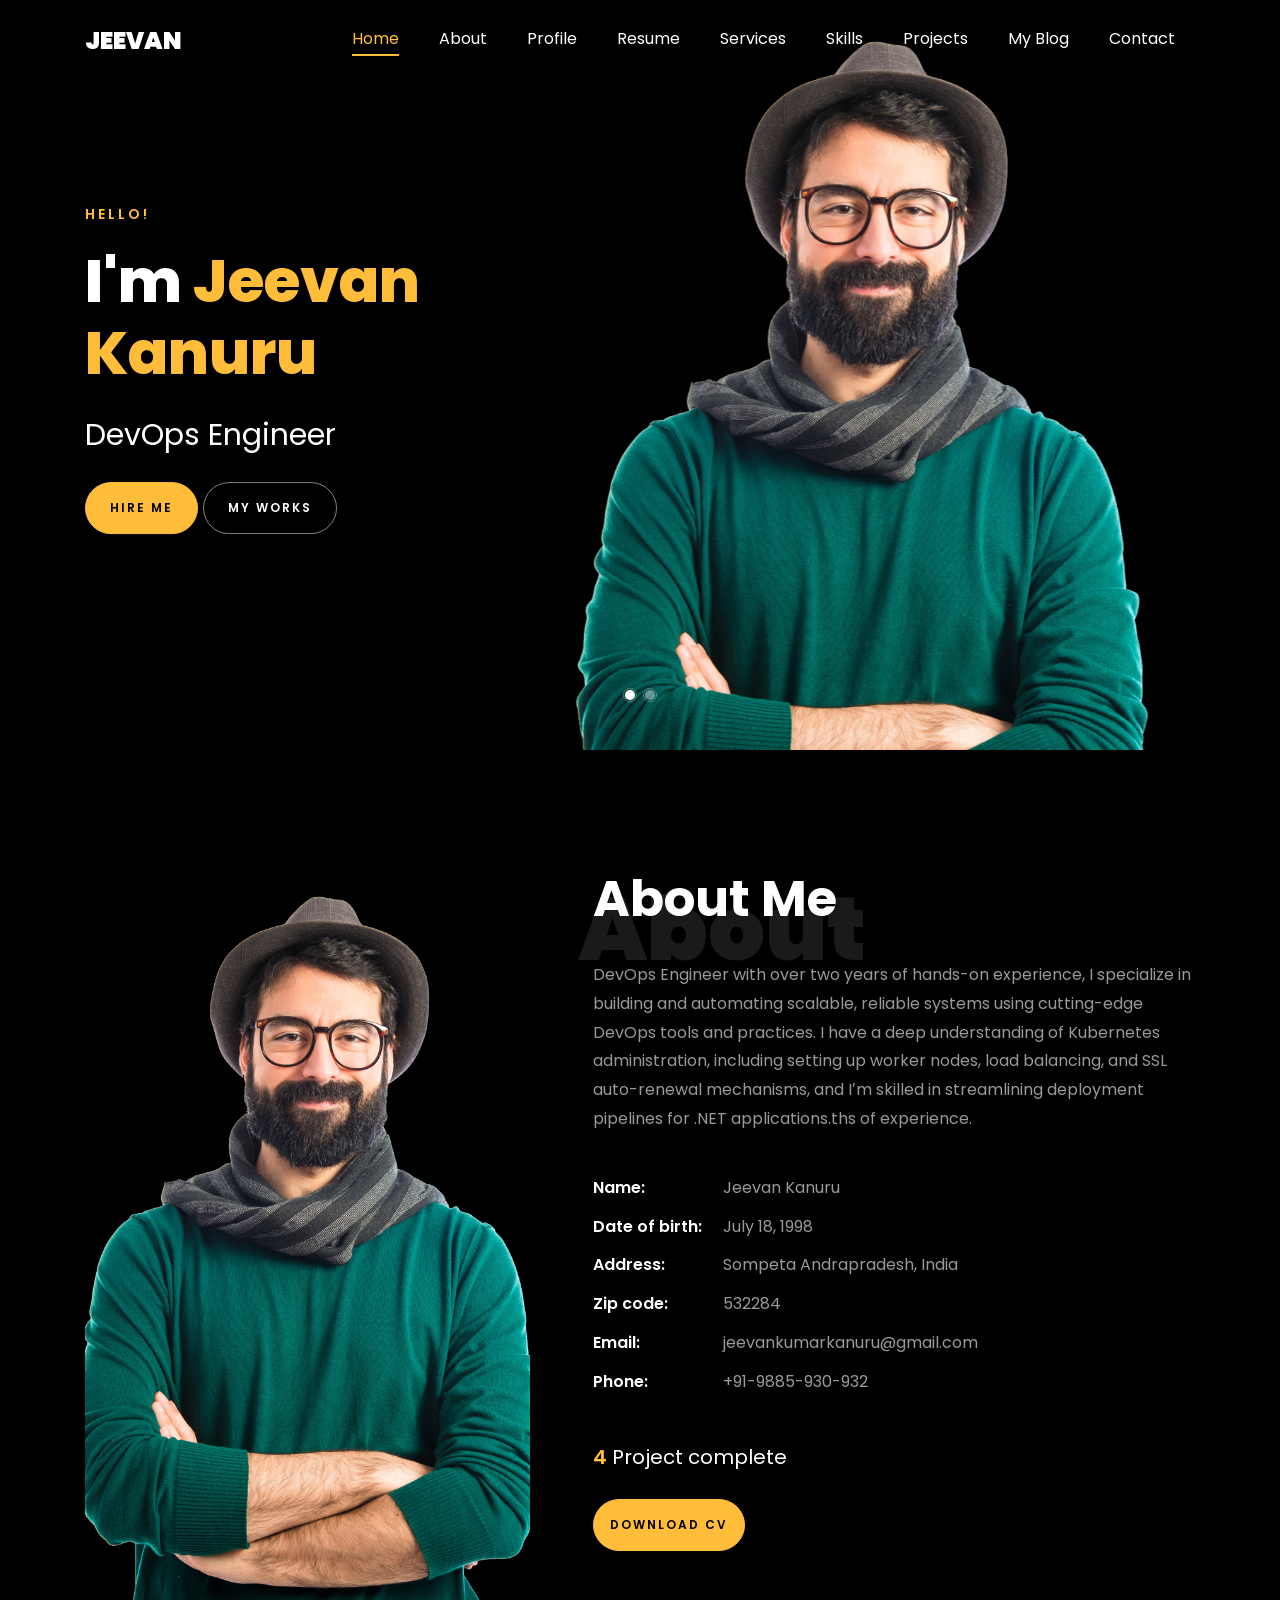
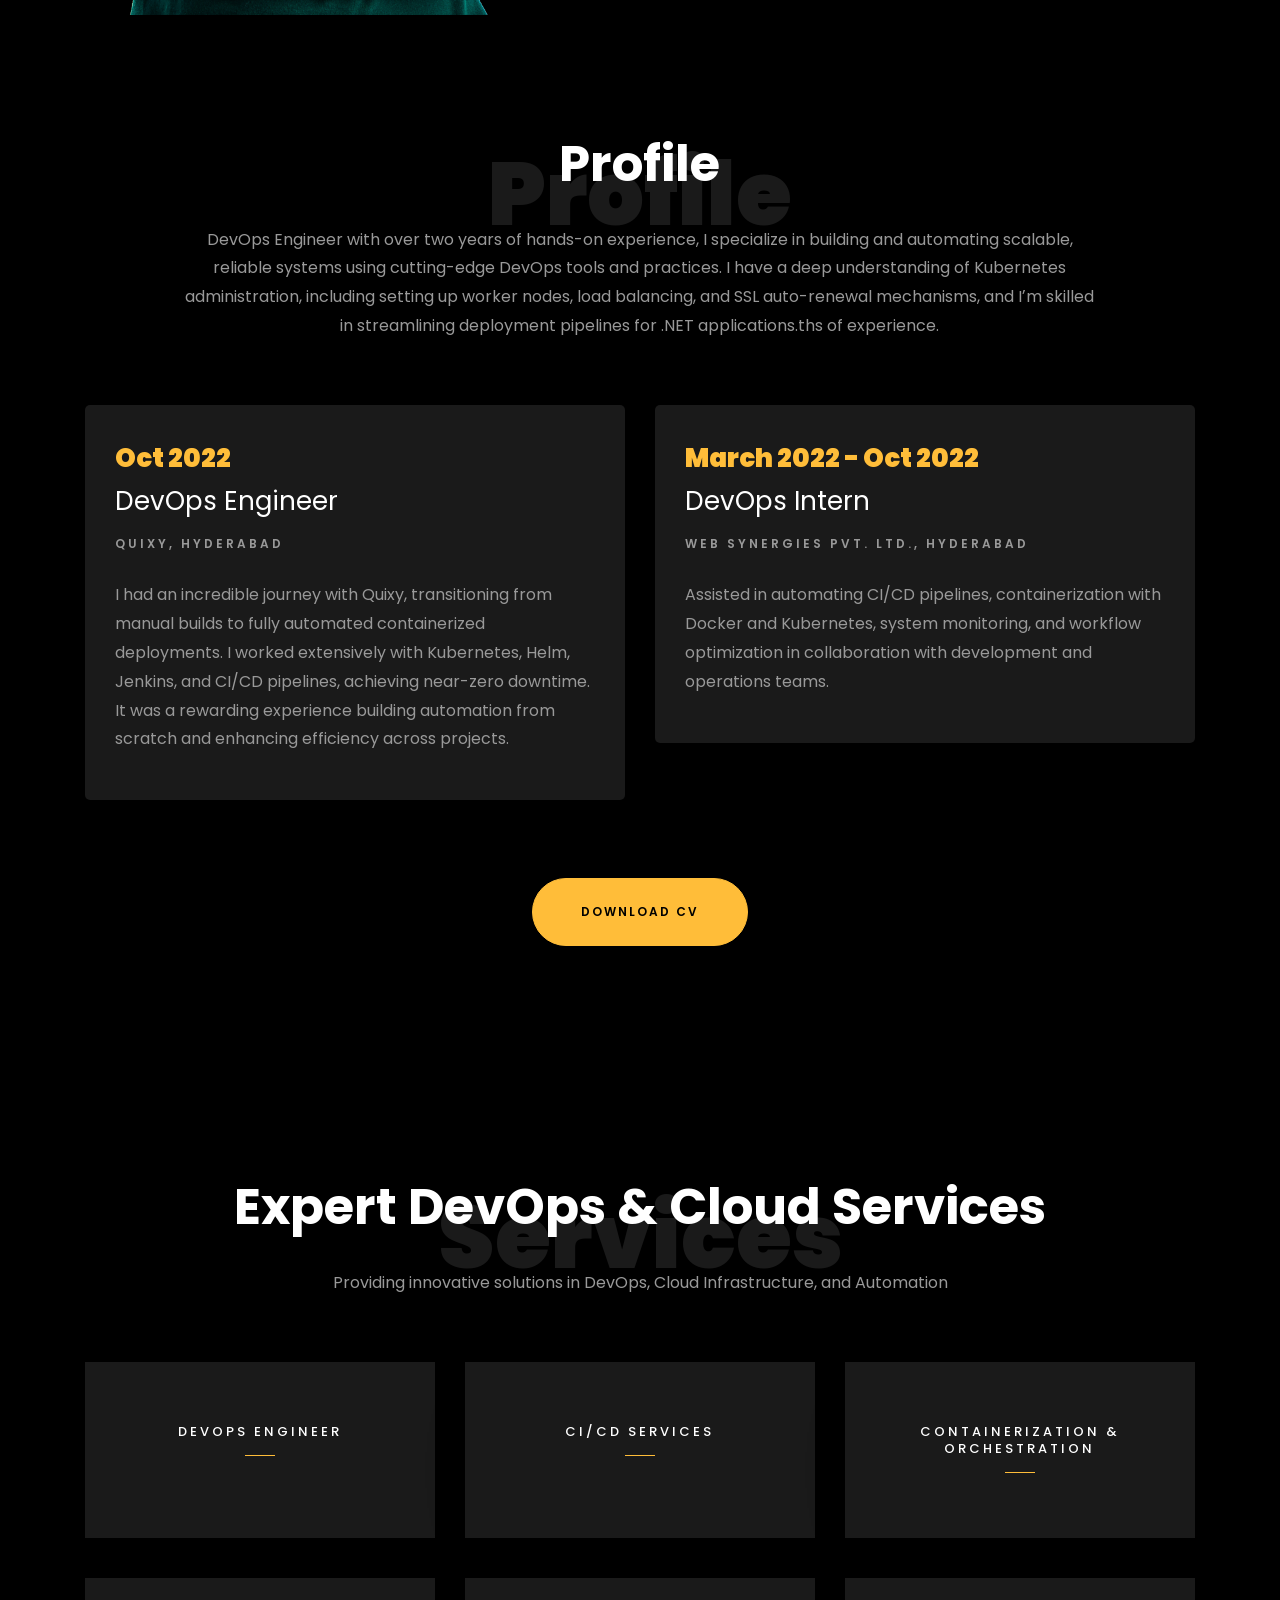
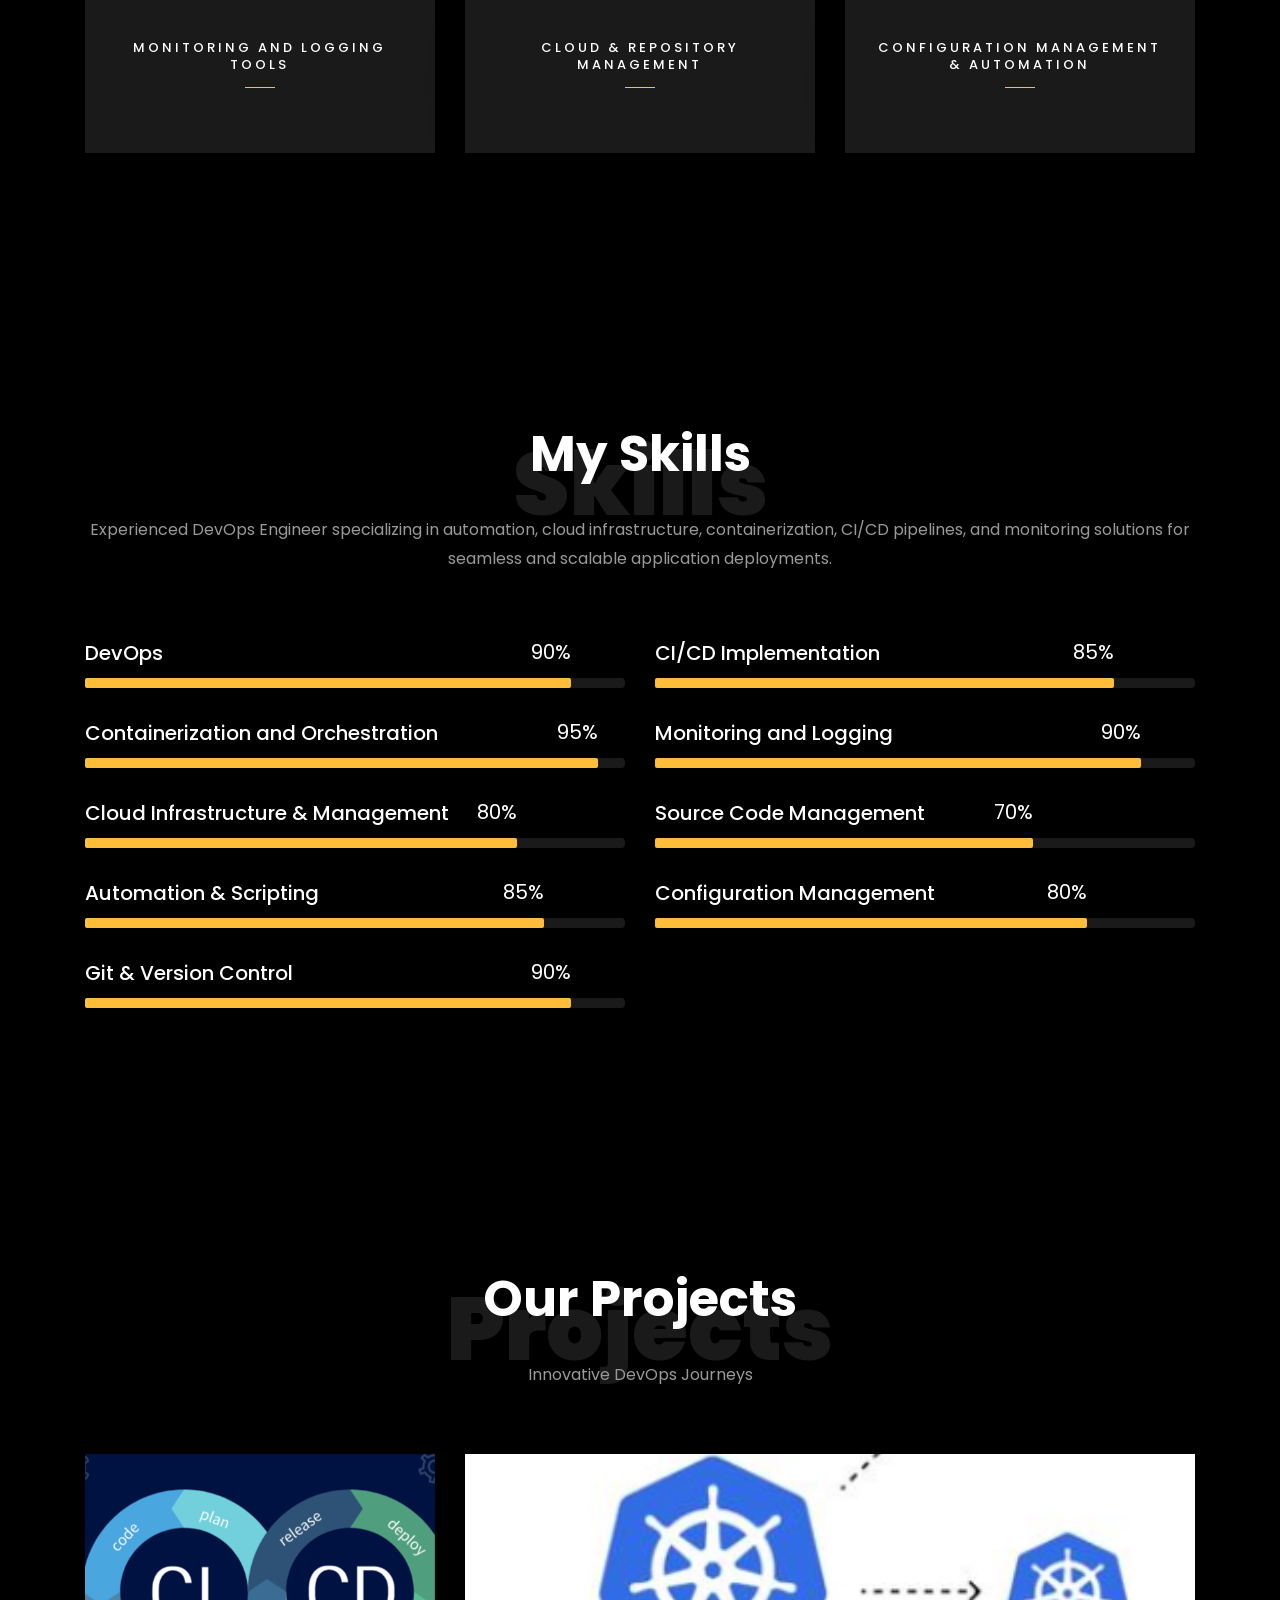
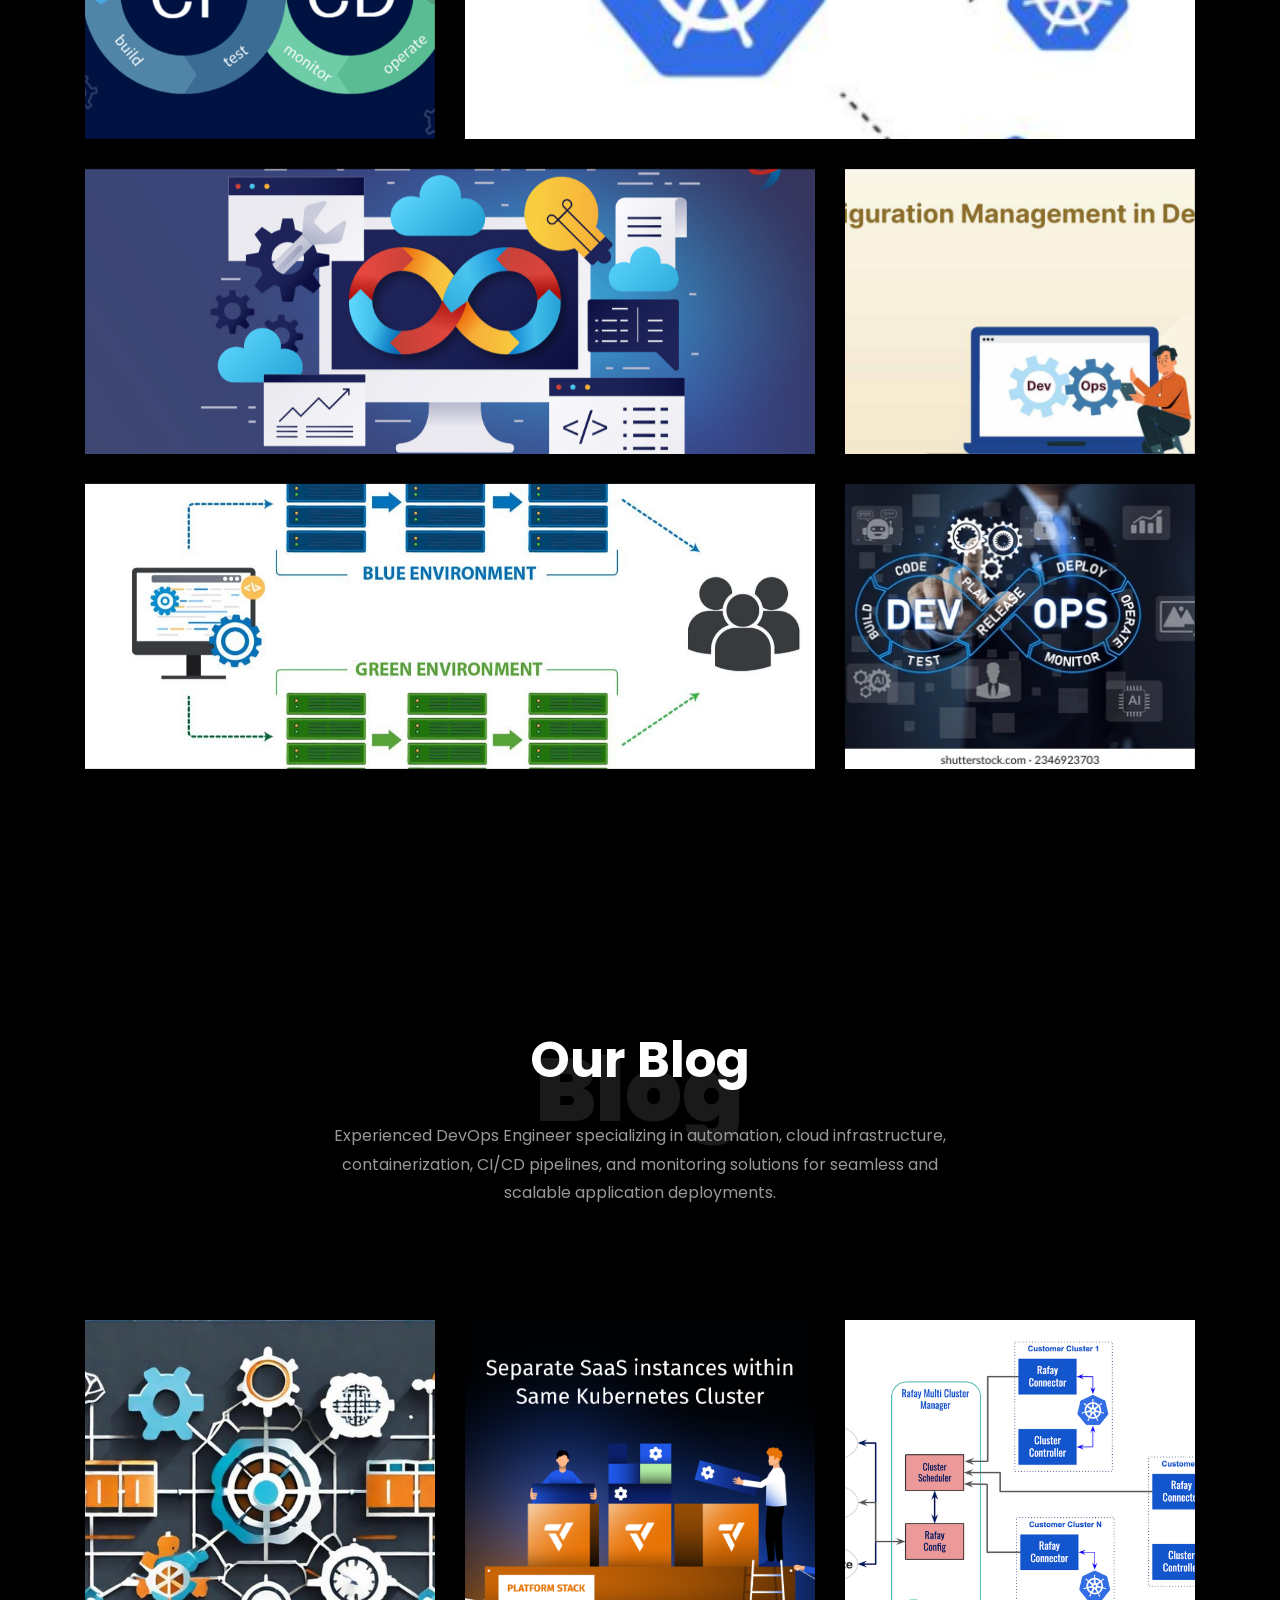
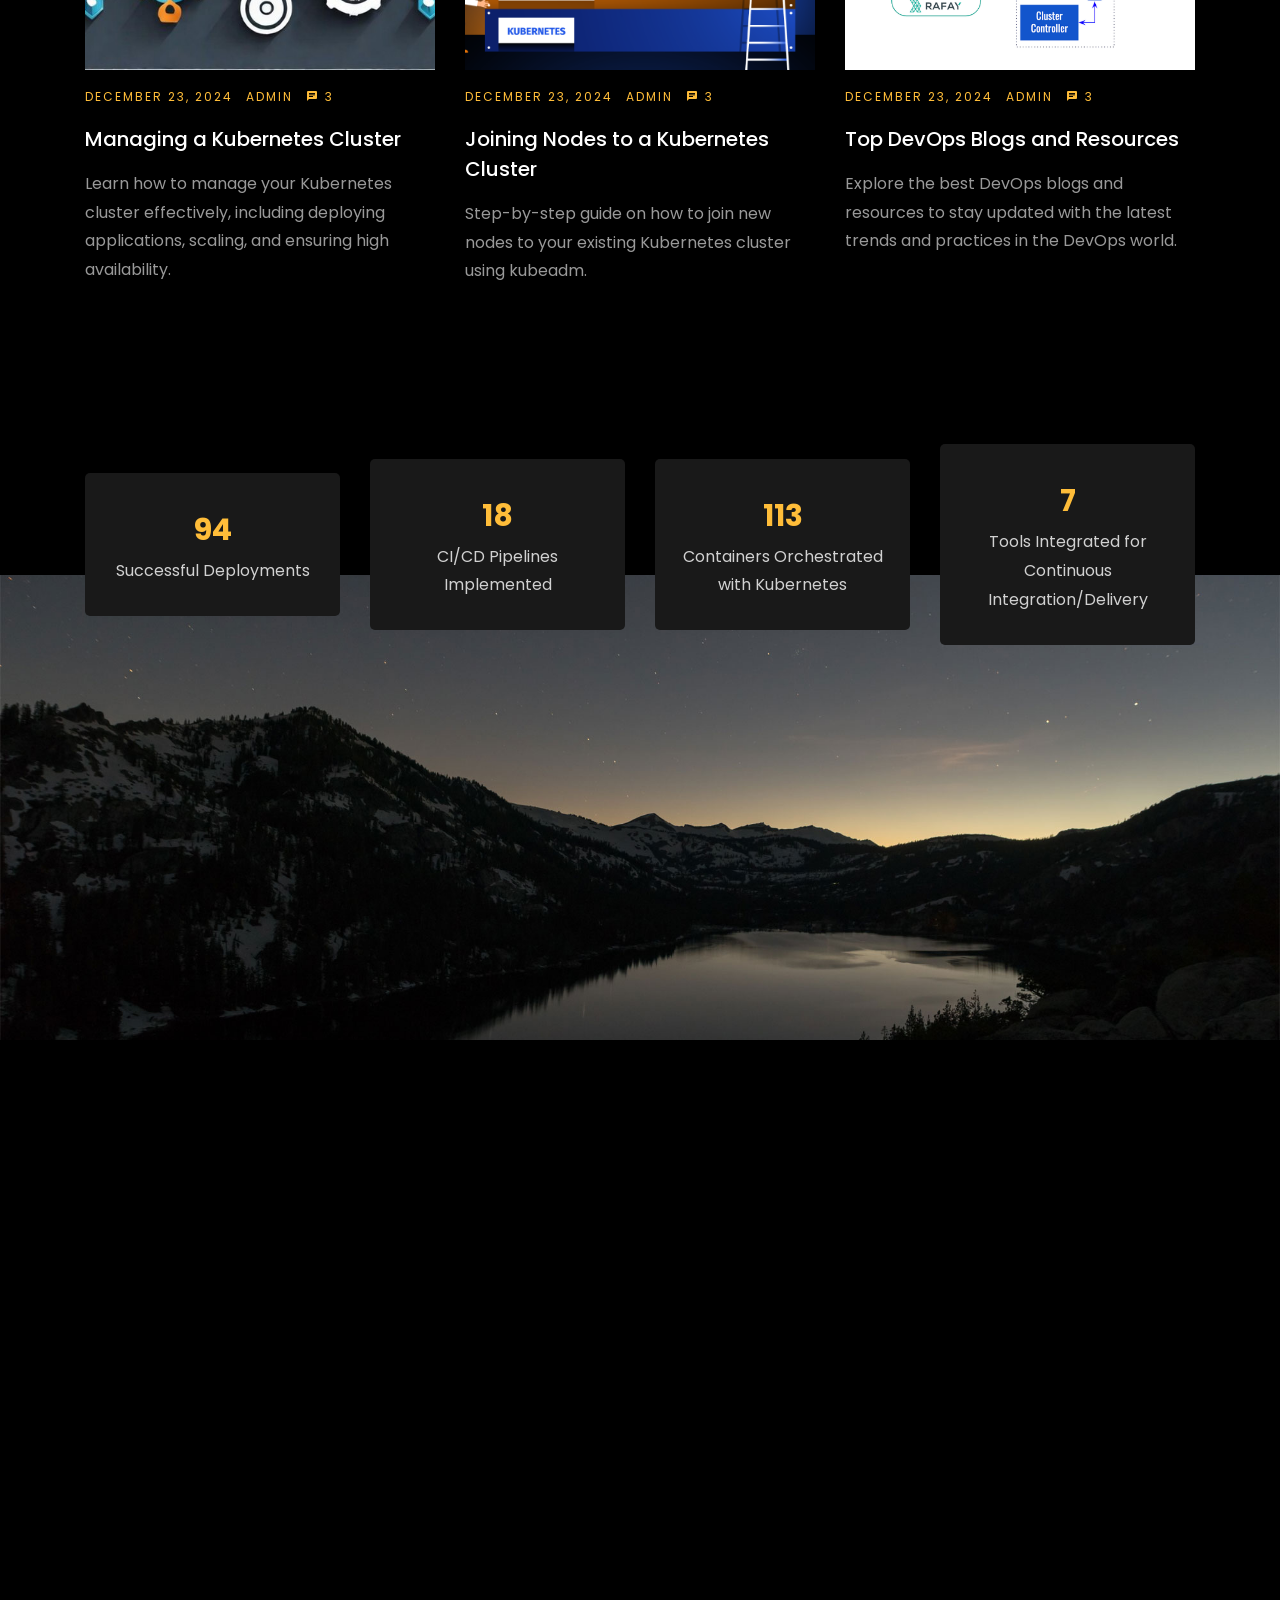
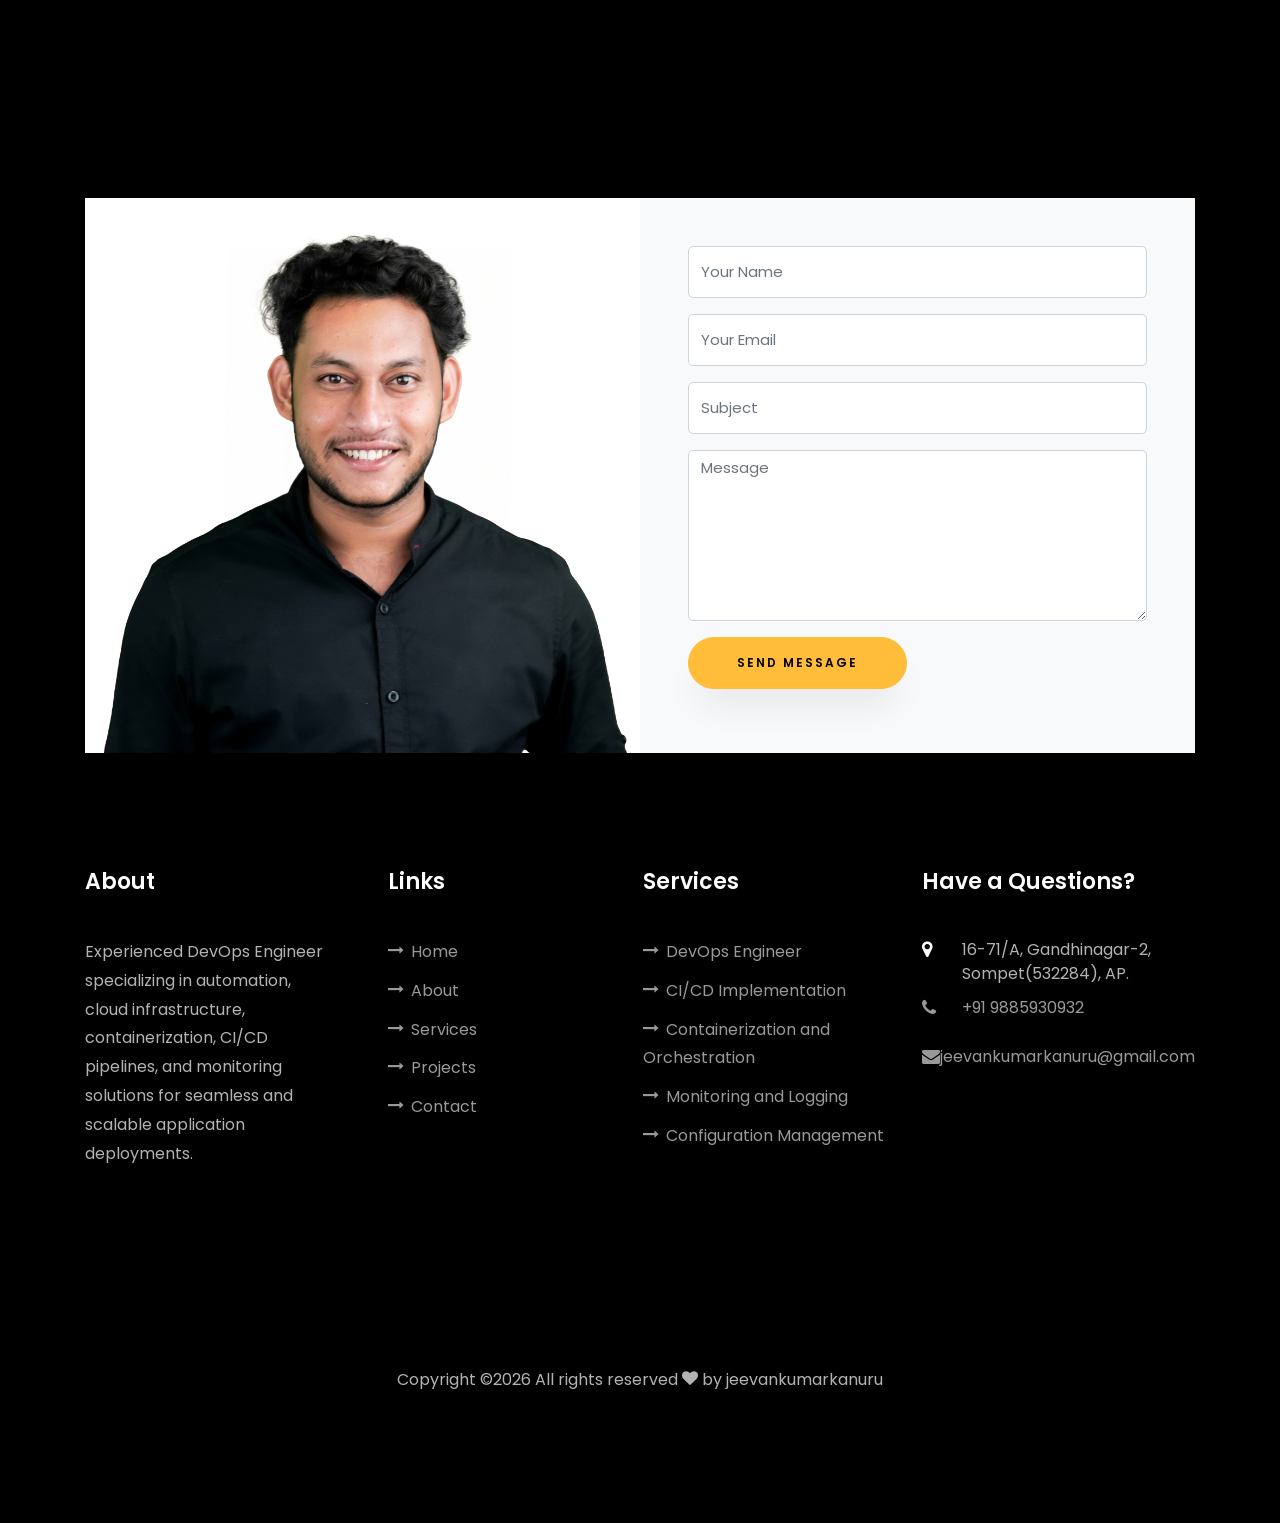
==== index.html @ ea95316e "updated the files" ====
<!DOCTYPE html>
<html lang="en">
  <head>
    <title>Jeevan - Free Bootstrap 4 Template by Colorlib</title>
    <meta charset="utf-8">
    <meta name="viewport" content="width=device-width, initial-scale=1, shrink-to-fit=no">
    
    <link href="https://fonts.googleapis.com/css?family=Poppins:100,200,300,400,500,600,700,800,900" rel="stylesheet">

    <link rel="stylesheet" href="css/open-iconic-bootstrap.min.css">
    <link rel="stylesheet" href="css/animate.css">
    
    <link rel="stylesheet" href="css/owl.carousel.min.css">
    <link rel="stylesheet" href="css/owl.theme.default.min.css">
    <link rel="stylesheet" href="css/magnific-popup.css">

    <link rel="stylesheet" href="css/aos.css">

    <link rel="stylesheet" href="css/ionicons.min.css">
    
    <link rel="stylesheet" href="css/flaticon.css">
    <link rel="stylesheet" href="css/icomoon.css">
    <link rel="stylesheet" href="css/style.css">
  </head>
  <body data-spy="scroll" data-target=".site-navbar-target" data-offset="300">
	  
	  
    <nav class="navbar navbar-expand-lg navbar-dark ftco_navbar ftco-navbar-light site-navbar-target" id="ftco-navbar">
	    <div class="container">
	      <a class="navbar-brand" href="index.html">Jeevan</a>
	      <button class="navbar-toggler js-fh5co-nav-toggle fh5co-nav-toggle" type="button" data-toggle="collapse" data-target="#ftco-nav" aria-controls="ftco-nav" aria-expanded="false" aria-label="Toggle navigation">
	        <span class="oi oi-menu"></span> Menu
	      </button>

	      <div class="collapse navbar-collapse" id="ftco-nav">
	        <ul class="navbar-nav nav ml-auto">
	          <li class="nav-item"><a href="#home-section" class="nav-link"><span>Home</span></a></li>
	          <li class="nav-item"><a href="#about-section" class="nav-link"><span>About</span></a></li>
	          <li class="nav-item"><a href="#profile-section" class="nav-link"><span>Profile</span></a></li>
			  <li class="nav-item"><a href="https://kanuru-jeevankumar.github.io/resume.html" class="nav-link"><span>Resume</span></a></li>
	          <li class="nav-item"><a href="#services-section" class="nav-link"><span>Services</span></a></li>
	          <li class="nav-item"><a href="#skills-section" class="nav-link"><span>Skills</span></a></li>
	          <li class="nav-item"><a href="#projects-section" class="nav-link"><span>Projects</span></a></li>
	          <li class="nav-item"><a href="#blog-section" class="nav-link"><span>My Blog</span></a></li>
	          <li class="nav-item"><a href="#contact-section" class="nav-link"><span>Contact</span></a></li>
	        </ul>
	      </div>
	    </div>
	  </nav>
	  <section id="home-section" class="hero">
		  <div class="home-slider  owl-carousel">
	      <div class="slider-item ">
	      	<div class="overlay"></div>
	        <div class="container">
	          <div class="row d-md-flex no-gutters slider-text align-items-end justify-content-end" data-scrollax-parent="true">
	          	<div class="one-third js-fullheight order-md-last img" style="background-image:url(images/bg_1.png);">
	          		<div class="overlay"></div>
	          	</div>
		          <div class="one-forth d-flex  align-items-center ftco-animate" data-scrollax=" properties: { translateY: '70%' }">
		          	<div class="text">
		          		<span class="subheading">Hello!</span>
			            <h1 class="mb-4 mt-3">I'm <span>Jeevan Kanuru</span></h1>
			            <h2 class="mb-4">DevOps Engineer</h2>
			            <p><a href="#" class="btn btn-primary py-3 px-4">Hire me</a> <a href="#" class="btn btn-white btn-outline-white py-3 px-4">My works</a></p>
		            </div>
		          </div>
	        	</div>
	        </div>
	      </div>

	      <div class="slider-item">
	      	<div class="overlay"></div>
	        <div class="container">
	          <div class="row d-flex no-gutters slider-text align-items-end justify-content-end" data-scrollax-parent="true">
	          	<div class="one-third js-fullheight order-md-last img" style="background-image:url(images/bg_2.jpeg);">
	          		<div class="overlay"></div>
	          	</div>
		          <div class="one-forth d-flex align-items-center ftco-animate" data-scrollax=" properties: { translateY: '70%' }">
		          	<div class="text">
		          		<span class="subheading">Hello!</span>
			            <h1 class="mb-4 mt-3">I'm a <span>DevOps Engineer</span> @Quixy</h1>
			            <p><a href="#" class="btn btn-primary py-3 px-4">Hire me</a> <a href="#" class="btn btn-white btn-outline-white py-3 px-4">My works</a></p>
		            </div>
		          </div>
	        	</div>
	        </div>
	      </div>
	    </div>
    </section>

    <section class="ftco-about img ftco-section ftco-no-pb" id="about-section">
    	<div class="container">
    		<div class="row d-flex">
    			<div class="col-md-6 col-lg-5 d-flex">
    				<div class="img-about img d-flex align-items-stretch">
    					<div class="overlay"></div>
	    				<div class="img d-flex align-self-stretch align-items-center" style="background-image:url(images/bg_1.png);">
	    				</div>
    				</div>
    			</div>
    			<div class="col-md-6 col-lg-7 pl-lg-5 pb-5">
    				<div class="row justify-content-start pb-3">
		          <div class="col-md-12 heading-section ftco-animate">
		          	<h1 class="big">About</h1>
		            <h2 class="mb-4">About Me</h2>
		            <p>DevOps Engineer with over two years of hands-on experience, I
						specialize in building and automating scalable, reliable systems
						using cutting-edge DevOps tools and practices. I have a deep
						understanding of Kubernetes administration, including setting up
						worker nodes, load balancing, and SSL auto-renewal mechanisms,
						and Iʼm skilled in streamlining deployment pipelines for .NET
						applications.ths of experience.</p>
		            <ul class="about-info mt-4 px-md-0 px-2">
		            	<li class="d-flex"><span>Name:</span> <span>Jeevan Kanuru</span></li>
		            	<li class="d-flex"><span>Date of birth:</span> <span>July 18, 1998</span></li>
		            	<li class="d-flex"><span>Address:</span> <span>Sompeta Andrapradesh, India</span></li>
		            	<li class="d-flex"><span>Zip code:</span> <span>532284</span></li>
		            	<li class="d-flex"><span>Email:</span> <span>jeevankumarkanuru@gmail.com</span></li>
		            	<li class="d-flex"><span>Phone: </span> <span>+91-9885-930-932</span></li>
		            </ul>
		          </div>
		        </div>
	          <div class="counter-wrap ftco-animate d-flex mt-md-3">
              <div class="text">
              	<p class="mb-4">
	                <span class="number" data-number="11">0</span>
	                <span>Project complete</span>
                </p>
                <p><a href="https://kanuru-jeevankumar.github.io/resume.html" class="btn btn-primary py-3 px-3">Download CV</a></p>
              </div>
	          </div>
	        </div>
        </div>
    	</div>
    </section>

    <section class="ftco-section ftco-no-pb" id="profile-section">
    	<div class="container">
    		<div class="row justify-content-center pb-5">
          <div class="col-md-10 heading-section text-center ftco-animate">
          	<h1 class="big big-2">Profile</h1>
            <h2 class="mb-4">Profile</h2>
            <p>DevOps Engineer with over two years of hands-on experience, I
				specialize in building and automating scalable, reliable systems
				using cutting-edge DevOps tools and practices. I have a deep
				understanding of Kubernetes administration, including setting up
				worker nodes, load balancing, and SSL auto-renewal mechanisms,
				and Iʼm skilled in streamlining deployment pipelines for .NET
				applications.ths of experience.</p>
          </div>
        </div>
		<div class="row">
			<!-- DevOps Engineer Section -->
			<div class="col-md-6">
				<div class="resume-wrap ftco-animate">
					<span class="date">Oct 2022</span>
					<h2>DevOps Engineer</h2>
					<span class="position">Quixy, Hyderabad</span>
					<p class="mt-4">I had an incredible journey with Quixy, transitioning from manual builds to fully automated containerized deployments. I worked extensively with Kubernetes, Helm, Jenkins, and CI/CD pipelines, achieving near-zero downtime. It was a rewarding experience building automation from scratch and enhancing efficiency across projects.</p>
				</div>
			</div>
			<!-- DevOps Intern Section -->
			<div class="col-md-6">
				<div class="resume-wrap ftco-animate">
					<span class="date">March 2022 - Oct 2022</span>
					<h2>DevOps Intern</h2>
					<span class="position">Web Synergies Pvt. Ltd., Hyderabad</span>
					<p class="mt-4">Assisted in automating CI/CD pipelines, containerization with Docker and Kubernetes, system monitoring, and workflow optimization in collaboration with development and operations teams.</p>
				</div>
			</div>
		</div>
    		<div class="row justify-content-center mt-5">
    			<div class="col-md-6 text-center ftco-animate">
    				<p><a href="https://kanuru-jeevankumar.github.io/resume.html" class="btn btn-primary py-4 px-5">Download CV</a></p>
    			</div>
    		</div>
    	</div>
    </section>

    <section class="ftco-section" id="services-section">
		<div class="container">
			<div class="row justify-content-center py-5 mt-5">
				<div class="col-md-12 heading-section text-center ftco-animate">
					<h1 class="big big-2">Services</h1>
					<h2 class="mb-4">Expert DevOps & Cloud Services</h2>
					<p>Providing innovative solutions in DevOps, Cloud Infrastructure, and Automation</p>
				</div>
			</div>
			<div class="row">
				<!-- DevOps Engineer -->
				<div class="col-md-4 text-center d-flex ftco-animate">
					<a href="#" class="services-1">
						<span class="icon">
							<i class="fas fa-cogs"></i>
						</span>
						<div class="desc">
							<h3 class="mb-5">DevOps Engineer</h3>
						</div>
					</a>
				</div>
				<!-- CI/CD Services -->
				<div class="col-md-4 text-center d-flex ftco-animate">
					<a href="#" class="services-1">
						<span class="icon">
							<i class="fas fa-code-branch"></i>
						</span>
						<div class="desc">
							<h3 class="mb-5">CI/CD Services</h3>
						</div>
					</a>
				</div>
				<!-- Containerization & Orchestration -->
				<div class="col-md-4 text-center d-flex ftco-animate">
					<a href="#" class="services-1">
						<span class="icon">
							<i class="fab fa-docker"></i>
						</span>
						<div class="desc">
							<h3 class="mb-5">Containerization & Orchestration</h3>
						</div>
					</a>
				</div>
	
				<!-- Monitoring and Logging Tools -->
				<div class="col-md-4 text-center d-flex ftco-animate">
					<a href="#" class="services-1">
						<span class="icon">
							<i class="fas fa-chart-line"></i>
						</span>
						<div class="desc">
							<h3 class="mb-5">Monitoring and Logging Tools</h3>
						</div>
					</a>
				</div>
				<!-- Cloud & Repository Management -->
				<div class="col-md-4 text-center d-flex ftco-animate">
					<a href="#" class="services-1">
						<span class="icon">
							<i class="fas fa-cloud"></i>
						</span>
						<div class="desc">
							<h3 class="mb-5">Cloud & Repository Management</h3>
						</div>
					</a>
				</div>
				<!-- Configuration Management & Automation -->
				<div class="col-md-4 text-center d-flex ftco-animate">
					<a href="#" class="services-1">
						<span class="icon">
							<i class="fas fa-tools"></i>
						</span>
						<div class="desc">
							<h3 class="mb-5">Configuration Management & Automation</h3>
						</div>
					</a>
				</div>
			</div>
		</div>
	</section>
	
	<section class="ftco-section" id="skills-section">
		<div class="container">
			<div class="row justify-content-center pb-5">
				<div class="col-md-12 heading-section text-center ftco-animate">
					<h1 class="big big-2">Skills</h1>
					<h2 class="mb-4">My Skills</h2>
					<p>Experienced DevOps Engineer specializing in automation, cloud infrastructure, containerization, CI/CD pipelines, and monitoring solutions for seamless and scalable application deployments.</p>
				</div>
			</div>
			<div class="row">
				<!-- DevOps Skill -->
				<div class="col-md-6 animate-box">
					<div class="progress-wrap ftco-animate">
						<h3>DevOps</h3>
						<div class="progress">
							<div class="progress-bar color-1" role="progressbar" aria-valuenow="90" aria-valuemin="0" aria-valuemax="100" style="width:90%">
								<span>90%</span>
							</div>
						</div>
					</div>
				</div>
				<!-- CI/CD Implementation Skill -->
				<div class="col-md-6 animate-box">
					<div class="progress-wrap ftco-animate">
						<h3>CI/CD Implementation</h3>
						<div class="progress">
							<div class="progress-bar color-2" role="progressbar" aria-valuenow="85" aria-valuemin="0" aria-valuemax="100" style="width:85%">
								<span>85%</span>
							</div>
						</div>
					</div>
				</div>
				<!-- Containerization and Orchestration Skill -->
				<div class="col-md-6 animate-box">
					<div class="progress-wrap ftco-animate">
						<h3>Containerization and Orchestration</h3>
						<div class="progress">
							<div class="progress-bar color-3" role="progressbar" aria-valuenow="95" aria-valuemin="0" aria-valuemax="100" style="width:95%">
								<span>95%</span>
							</div>
						</div>
					</div>
				</div>
				<!-- Monitoring and Logging Skill -->
				<div class="col-md-6 animate-box">
					<div class="progress-wrap ftco-animate">
						<h3>Monitoring and Logging</h3>
						<div class="progress">
							<div class="progress-bar color-4" role="progressbar" aria-valuenow="90" aria-valuemin="0" aria-valuemax="100" style="width:90%">
								<span>90%</span>
							</div>
						</div>
					</div>
				</div>
				<!-- Cloud Infrastructure & Management Skill -->
				<div class="col-md-6 animate-box">
					<div class="progress-wrap ftco-animate">
						<h3>Cloud Infrastructure & Management</h3>
						<div class="progress">
							<div class="progress-bar color-5" role="progressbar" aria-valuenow="80" aria-valuemin="0" aria-valuemax="100" style="width:80%">
								<span>80%</span>
							</div>
						</div>
					</div>
				</div>
				<!-- Source Code Management Skill -->
				<div class="col-md-6 animate-box">
					<div class="progress-wrap ftco-animate">
						<h3>Source Code Management</h3>
						<div class="progress">
							<div class="progress-bar color-6" role="progressbar" aria-valuenow="70" aria-valuemin="0" aria-valuemax="100" style="width:70%">
								<span>70%</span>
							</div>
						</div>
					</div>
				</div>
				<!-- Automation & Scripting Skill -->
				<div class="col-md-6 animate-box">
					<div class="progress-wrap ftco-animate">
						<h3>Automation & Scripting</h3>
						<div class="progress">
							<div class="progress-bar color-7" role="progressbar" aria-valuenow="85" aria-valuemin="0" aria-valuemax="100" style="width:85%">
								<span>85%</span>
							</div>
						</div>
					</div>
				</div>
				<!-- Configuration Management Skill -->
				<div class="col-md-6 animate-box">
					<div class="progress-wrap ftco-animate">
						<h3>Configuration Management</h3>
						<div class="progress">
							<div class="progress-bar color-8" role="progressbar" aria-valuenow="80" aria-valuemin="0" aria-valuemax="100" style="width:80%">
								<span>80%</span>
							</div>
						</div>
					</div>
				</div>
				<!-- Git Version Control Skill -->
				<div class="col-md-6 animate-box">
					<div class="progress-wrap ftco-animate">
						<h3>Git & Version Control</h3>
						<div class="progress">
							<div class="progress-bar color-9" role="progressbar" aria-valuenow="90" aria-valuemin="0" aria-valuemax="100" style="width:90%">
								<span>90%</span>
							</div>
						</div>
					</div>
				</div>
			</div>
		</div>
	</section>	
	
 

		<section class="ftco-section ftco-project" id="projects-section">
			<div class="container">
				<div class="row justify-content-center pb-5">
					<div class="col-md-12 heading-section text-center ftco-animate">
						<h1 class="big big-2">Projects</h1>
						<h2 class="mb-4">Our Projects</h2>
						<p>Innovative DevOps Journeys</p>
					</div>
				</div>
				<div class="row">
					<div class="col-md-4">
						<div class="project img ftco-animate d-flex justify-content-center align-items-center" style="background-image: url(images/project-1.png);">
							<div class="overlay"></div>
							<div class="text text-center p-4">
								<h3><a href="#">CI/CD Pipeline Implementation</a></h3>
								<span>Automated Build and Deployment for .NET Applications</span>
							</div>
						</div>
					</div>
					<div class="col-md-8">
						<div class="project img ftco-animate d-flex justify-content-center align-items-center" style="background-image: url(images/project-2.png);">
							<div class="overlay"></div>
							<div class="text text-center p-4">
								<h3><a href="#">Kubernetes Cluster Management</a></h3>
								<span>Container Orchestration and Helm Deployments</span>
							</div>
						</div>
					</div>
		
					<div class="col-md-8">
						<div class="project img ftco-animate d-flex justify-content-center align-items-center" style="background-image: url(images/project-3.jpg);">
							<div class="overlay"></div>
							<div class="text text-center p-4">
								<h3><a href="#">Monitoring & Alerting System</a></h3>
								<span>Grafana & Prometheus Integration</span>
							</div>
						</div>
		
						<div class="project img ftco-animate d-flex justify-content-center align-items-center" style="background-image: url(images/project-4.jpg);">
							<div class="overlay"></div>
							<div class="text text-center p-4">
								<h3><a href="#">Harbor Repository Setup</a></h3>
								<span>Secure Image Management and Vulnerability Scanning</span>
							</div>
						</div>
					</div>
					<div class="col-md-4">
						<div class="row">
							<div class="col-md-12">
								<div class="project img ftco-animate d-flex justify-content-center align-items-center" style="background-image: url(images/project-5.jpg);">
									<div class="overlay"></div>
									<div class="text text-center p-4">
										<h3><a href="#">Blue-Green Deployments</a></h3>
										<span>Zero-Downtime Deployment Strategies</span>
									</div>
								</div>
							</div>
							<div class="col-md-12">
								<div class="project img ftco-animate d-flex justify-content-center align-items-center" style="background-image: url(images/project-6.jpg);">
									<div class="overlay"></div>
									<div class="text text-center p-4">
										<h3><a href="#">Configuration Management</a></h3>
										<span>Dynamic Configurations Using Kubernetes ConfigMaps</span>
									</div>
								</div>
							</div>
						</div>
					</div>
				</div>
			</div>
		</section>		


		<section class="ftco-section" id="blog-section">
		  <div class="container">
			<div class="row justify-content-center mb-5 pb-5">
			  <div class="col-md-7 heading-section text-center ftco-animate">
				<h1 class="big big-2">Blog</h1>
				<h2 class="mb-4">Our Blog</h2>
				<p>Experienced DevOps Engineer specializing in automation, cloud infrastructure, containerization, CI/CD pipelines, and monitoring solutions for seamless and scalable application deployments.</p>
			  </div>
			</div>
			<div class="row d-flex">
			  <div class="col-md-4 d-flex ftco-animate">
				<div class="blog-entry justify-content-end">
				  <a href="https://kubernetes.io/docs/tutorials/cluster-management/" class="block-20" style="background-image: url('images/image_1.jpg');">
				  </a>
				  <div class="text mt-3 float-right d-block">
					<div class="d-flex align-items-center mb-3 meta">
					  <p class="mb-0">
						<span class="mr-2">December 23, 2024</span>
						<a href="#" class="mr-2">Admin</a>
						<a href="#" class="meta-chat"><span class="icon-chat"></span> 3</a>
					  </p>
					</div>
					<h3 class="heading"><a href="https://kubernetes.io/docs/tutorials/cluster-management/">Managing a Kubernetes Cluster</a></h3>
					<p>Learn how to manage your Kubernetes cluster effectively, including deploying applications, scaling, and ensuring high availability.</p>
				  </div>
				</div>
			  </div>
			  <div class="col-md-4 d-flex ftco-animate">
				<div class="blog-entry justify-content-end">
				  <a href="https://kubernetes.io/docs/reference/setup-tools/kubeadm/kubeadm-join/" class="block-20" style="background-image: url('images/image_2.png');">
				  </a>
				  <div class="text mt-3 float-right d-block">
					<div class="d-flex align-items-center mb-3 meta">
					  <p class="mb-0">
						<span class="mr-2">December 23, 2024</span>
						<a href="#" class="mr-2">Admin</a>
						<a href="#" class="meta-chat"><span class="icon-chat"></span> 3</a>
					  </p>
					</div>
					<h3 class="heading"><a href="https://kubernetes.io/docs/reference/setup-tools/kubeadm/kubeadm-join/">Joining Nodes to a Kubernetes Cluster</a></h3>
					<p>Step-by-step guide on how to join new nodes to your existing Kubernetes cluster using kubeadm.</p>
				  </div>
				</div>
			  </div>
			  <div class="col-md-4 d-flex ftco-animate">
				<div class="blog-entry">
				  <a href="https://devopscube.com/list-of-devops-blogs-and-resources/" class="block-20" style="background-image: url('images/image_3.png');">
				  </a>
				  <div class="text mt-3 float-right d-block">
					<div class="d-flex align-items-center mb-3 meta">
					  <p class="mb-0">
						<span class="mr-2">December 23, 2024</span>
						<a href="#" class="mr-2">Admin</a>
						<a href="#" class="meta-chat"><span class="icon-chat"></span> 3</a>
					  </p>
					</div>
					<h3 class="heading"><a href="https://devopscube.com/list-of-devops-blogs-and-resources/">Top DevOps Blogs and Resources</a></h3>
					<p>Explore the best DevOps blogs and resources to stay updated with the latest trends and practices in the DevOps world.</p>
				  </div>
				</div>
			  </div>
			</div>
		  </div>
		</section>

    <section class="ftco-section ftco-no-pt ftco-no-pb ftco-counter img" id="section-counter">
    	<div class="container">
				<div class="row d-md-flex align-items-center">
          <div class="col-md d-flex justify-content-center counter-wrap ftco-animate">
            <div class="block-18">
              <div class="text">
                <strong class="number" data-number="250">0</strong>
                <span>Successful Deployments</span>
              </div>
            </div>
          </div>
          <div class="col-md d-flex justify-content-center counter-wrap ftco-animate">
            <div class="block-18">
              <div class="text">
                <strong class="number" data-number="50">0</strong>
                <span>CI/CD Pipelines Implemented</span>
              </div>
            </div>
          </div>
          <div class="col-md d-flex justify-content-center counter-wrap ftco-animate">
            <div class="block-18">
              <div class="text">
                <strong class="number" data-number="300">0</strong>
                <span> Containers Orchestrated with Kubernetes</span>
              </div>
            </div>
          </div>
          <div class="col-md d-flex justify-content-center counter-wrap ftco-animate">
            <div class="block-18">
              <div class="text">
                <strong class="number" data-number="20">0</strong>
                <span>Tools Integrated for Continuous Integration/Delivery</span>
              </div>
            </div>
          </div>
        </div>
      </div>
    </section>

    <section class="ftco-section ftco-hireme img margin-top" style="background-image: url(images/bg_1.jpg)">
			<div class="container">
				<div class="row justify-content-center">
					<div class="col-md-7 ftco-animate text-center">
						<h2>I'm <span>Available</span> for freelancing</h2>
						<p>I am available for freelancing opportunities focused on learning and personal growth, willing to accept any amount for future engagements.</p>
						<p class="mb-0"><a href="#" class="btn btn-primary py-3 px-5">Hire me</a></p>
					</div>
				</div>
			</div>
		</section>

    <section class="ftco-section contact-section ftco-no-pb" id="contact-section">
      <div class="container">
      	<div class="row justify-content-center mb-5 pb-3">
          <div class="col-md-7 heading-section text-center ftco-animate">
            <h1 class="big big-2">Contact</h1>
            <h2 class="mb-4">Contact Me</h2>
            <p>Experienced DevOps Engineer specializing in automation, cloud infrastructure, containerization, CI/CD pipelines, and monitoring solutions for seamless and scalable application deployments.</p>
          </div>
        </div>

        <div class="row d-flex contact-info mb-5">
          <div class="col-md-6 col-lg-3 d-flex ftco-animate">
          	<div class="align-self-stretch box p-4 text-center">
          		<div class="icon d-flex align-items-center justify-content-center">
          			<span class="icon-map-signs"></span>
          		</div>
          		<h3 class="mb-4">Address</h3>
	            <p>16-71/A, Gandhinagar-2 Sompeta, Srikakulam(532284) AP.</p>
	          </div>
          </div>
          <div class="col-md-6 col-lg-3 d-flex ftco-animate">
          	<div class="align-self-stretch box p-4 text-center">
          		<div class="icon d-flex align-items-center justify-content-center">
          			<span class="icon-phone2"></span>
          		</div>
          		<h3 class="mb-4">Contact Number</h3>
	            <p><a href="tel://9885930932">+91 9885 9309 32</a></p>
	          </div>
          </div>
          <div class="col-md-6 col-lg-3 d-flex ftco-animate">
          	<div class="align-self-stretch box p-4 text-center">
          		<div class="icon d-flex align-items-center justify-content-center">
          			<span class="icon-paper-plane"></span>
          		</div>
          		<h3 class="mb-4">Email Address</h3>
	            <p><a href="mailto:jeevankumarkanuru@gmail.com">jeevankumarkanuru@gmail.com</a></p>
	          </div>
          </div>
          <div class="col-md-6 col-lg-3 d-flex ftco-animate">
          	<div class="align-self-stretch box p-4 text-center">
          		<div class="icon d-flex align-items-center justify-content-center">
          			<span class="icon-globe"></span>
          		</div>
          		<h3 class="mb-4">Website</h3>
	            <p><a href="#">www.linkedin.com/in/
					jeevan-kumar-kanuru-904480252
					</a></p>
	          </div>
          </div>
        </div>

        <div class="row no-gutters block-9">
          <div class="col-md-6 order-md-last d-flex">
            <form action="#" class="bg-light p-4 p-md-5 contact-form">
              <div class="form-group">
                <input type="text" class="form-control" placeholder="Your Name">
              </div>
              <div class="form-group">
                <input type="text" class="form-control" placeholder="Your Email">
              </div>
              <div class="form-group">
                <input type="text" class="form-control" placeholder="Subject">
              </div>
              <div class="form-group">
                <textarea name="" id="" cols="30" rows="7" class="form-control" placeholder="Message"></textarea>
              </div>
              <div class="form-group">
                <input type="submit" value="Send Message" class="btn btn-primary py-3 px-5">
              </div>
            </form>
          
          </div>

          <div class="col-md-6 d-flex">
          	<div class="img" style="background-image: url(images/about.jpeg);"></div>
          </div>
        </div>
      </div>
    </section>
		

    <footer class="ftco-footer ftco-section">
      <div class="container">
        <div class="row mb-5">
          <div class="col-md">
            <div class="ftco-footer-widget mb-4">
              <h2 class="ftco-heading-2">About</h2>
              <p>Experienced DevOps Engineer specializing in automation, cloud infrastructure, containerization, CI/CD pipelines, and monitoring solutions for seamless and scalable application deployments.</p>
              <ul class="ftco-footer-social list-unstyled float-md-left float-lft mt-5">
                <li class="ftco-animate"><a href="#"><span class="icon-twitter"></span></a></li>
                <li class="ftco-animate"><a href="#"><span class="icon-facebook"></span></a></li>
                <li class="ftco-animate"><a href="#"><span class="icon-instagram"></span></a></li>
              </ul>
            </div>
          </div>
          <div class="col-md">
            <div class="ftco-footer-widget mb-4 ml-md-4">
              <h2 class="ftco-heading-2">Links</h2>
              <ul class="list-unstyled">
                <li><a href="#"><span class="icon-long-arrow-right mr-2"></span>Home</a></li>
                <li><a href="#"><span class="icon-long-arrow-right mr-2"></span>About</a></li>
                <li><a href="#"><span class="icon-long-arrow-right mr-2"></span>Services</a></li>
                <li><a href="#"><span class="icon-long-arrow-right mr-2"></span>Projects</a></li>
                <li><a href="#"><span class="icon-long-arrow-right mr-2"></span>Contact</a></li>
              </ul>
            </div>
          </div>
          <div class="col-md">
             <div class="ftco-footer-widget mb-4">
              <h2 class="ftco-heading-2">Services</h2>
              <ul class="list-unstyled">
                <li><a href="#"><span class="icon-long-arrow-right mr-2"></span>DevOps Engineer</a></li>
                <li><a href="#"><span class="icon-long-arrow-right mr-2"></span>CI/CD Implementation</a></li>
                <li><a href="#"><span class="icon-long-arrow-right mr-2"></span>Containerization and Orchestration</a></li>
                <li><a href="#"><span class="icon-long-arrow-right mr-2"></span>Monitoring and Logging</a></li>
                <li><a href="#"><span class="icon-long-arrow-right mr-2"></span>Configuration Management</a></li>
              </ul>
            </div>
          </div>
          <div class="col-md">
            <div class="ftco-footer-widget mb-4">
            	<h2 class="ftco-heading-2">Have a Questions?</h2>
            	<div class="block-23 mb-3">
	              <ul>
	                <li><span class="icon icon-map-marker"></span><span class="text">16-71/A, Gandhinagar-2, Sompet(532284), AP.</span></li>
	                <li><a href="#"><span class="icon icon-phone"></span><span class="text">+91 9885930932</span></a></li>
	                <li><a href="#"><span class="icon icon-envelope"></span><span class="text">jeevankumarkanuru@gmail.com</span></a></li>
	              </ul>
	            </div>
            </div>
          </div>
        </div>
        <div class="row">
          <div class="col-md-12 text-center">

            <p><!-- Link back to Colorlib can't be removed. Template is licensed under CC BY 3.0. -->
  Copyright &copy;<script>document.write(new Date().getFullYear());</script> All rights reserved <i class="icon-heart color-danger" aria-hidden="true"></i> by <a href="https://colorlib.com" target="_blank">jeevankumarkanuru</a>
  <!-- Link back to Colorlib can't be removed. Template is licensed under CC BY 3.0. --></p>
          </div>
        </div>
      </div>
    </footer>
    
  

  <!-- loader -->
  <div id="ftco-loader" class="show fullscreen"><svg class="circular" width="48px" height="48px"><circle class="path-bg" cx="24" cy="24" r="22" fill="none" stroke-width="4" stroke="#eeeeee"/><circle class="path" cx="24" cy="24" r="22" fill="none" stroke-width="4" stroke-miterlimit="10" stroke="#F96D00"/></svg></div>


  <script src="js/jquery.min.js"></script>
  <script src="js/jquery-migrate-3.0.1.min.js"></script>
  <script src="js/popper.min.js"></script>
  <script src="js/bootstrap.min.js"></script>
  <script src="js/jquery.easing.1.3.js"></script>
  <script src="js/jquery.waypoints.min.js"></script>
  <script src="js/jquery.stellar.min.js"></script>
  <script src="js/owl.carousel.min.js"></script>
  <script src="js/jquery.magnific-popup.min.js"></script>
  <script src="js/aos.js"></script>
  <script src="js/jquery.animateNumber.min.js"></script>
  <script src="js/scrollax.min.js"></script>
  
  <script src="js/main.js"></script>
    
  </body>
</html>
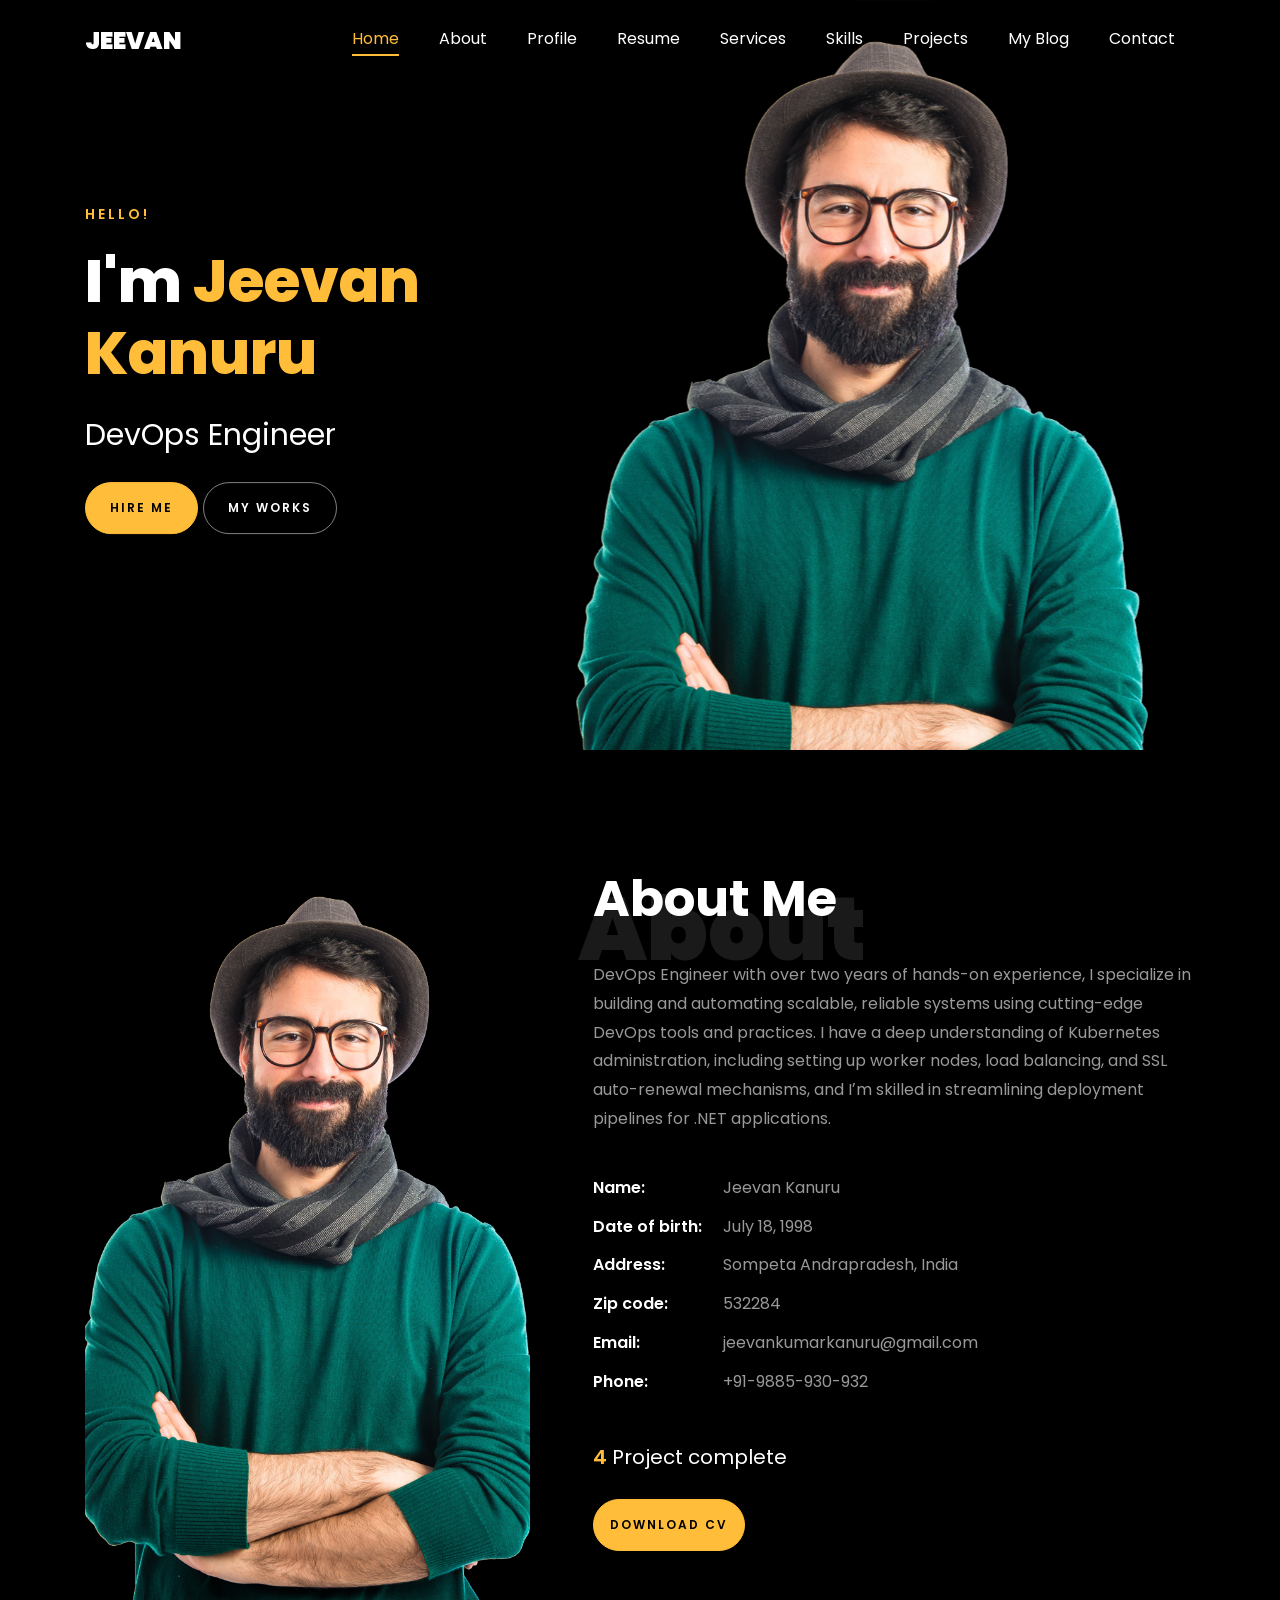
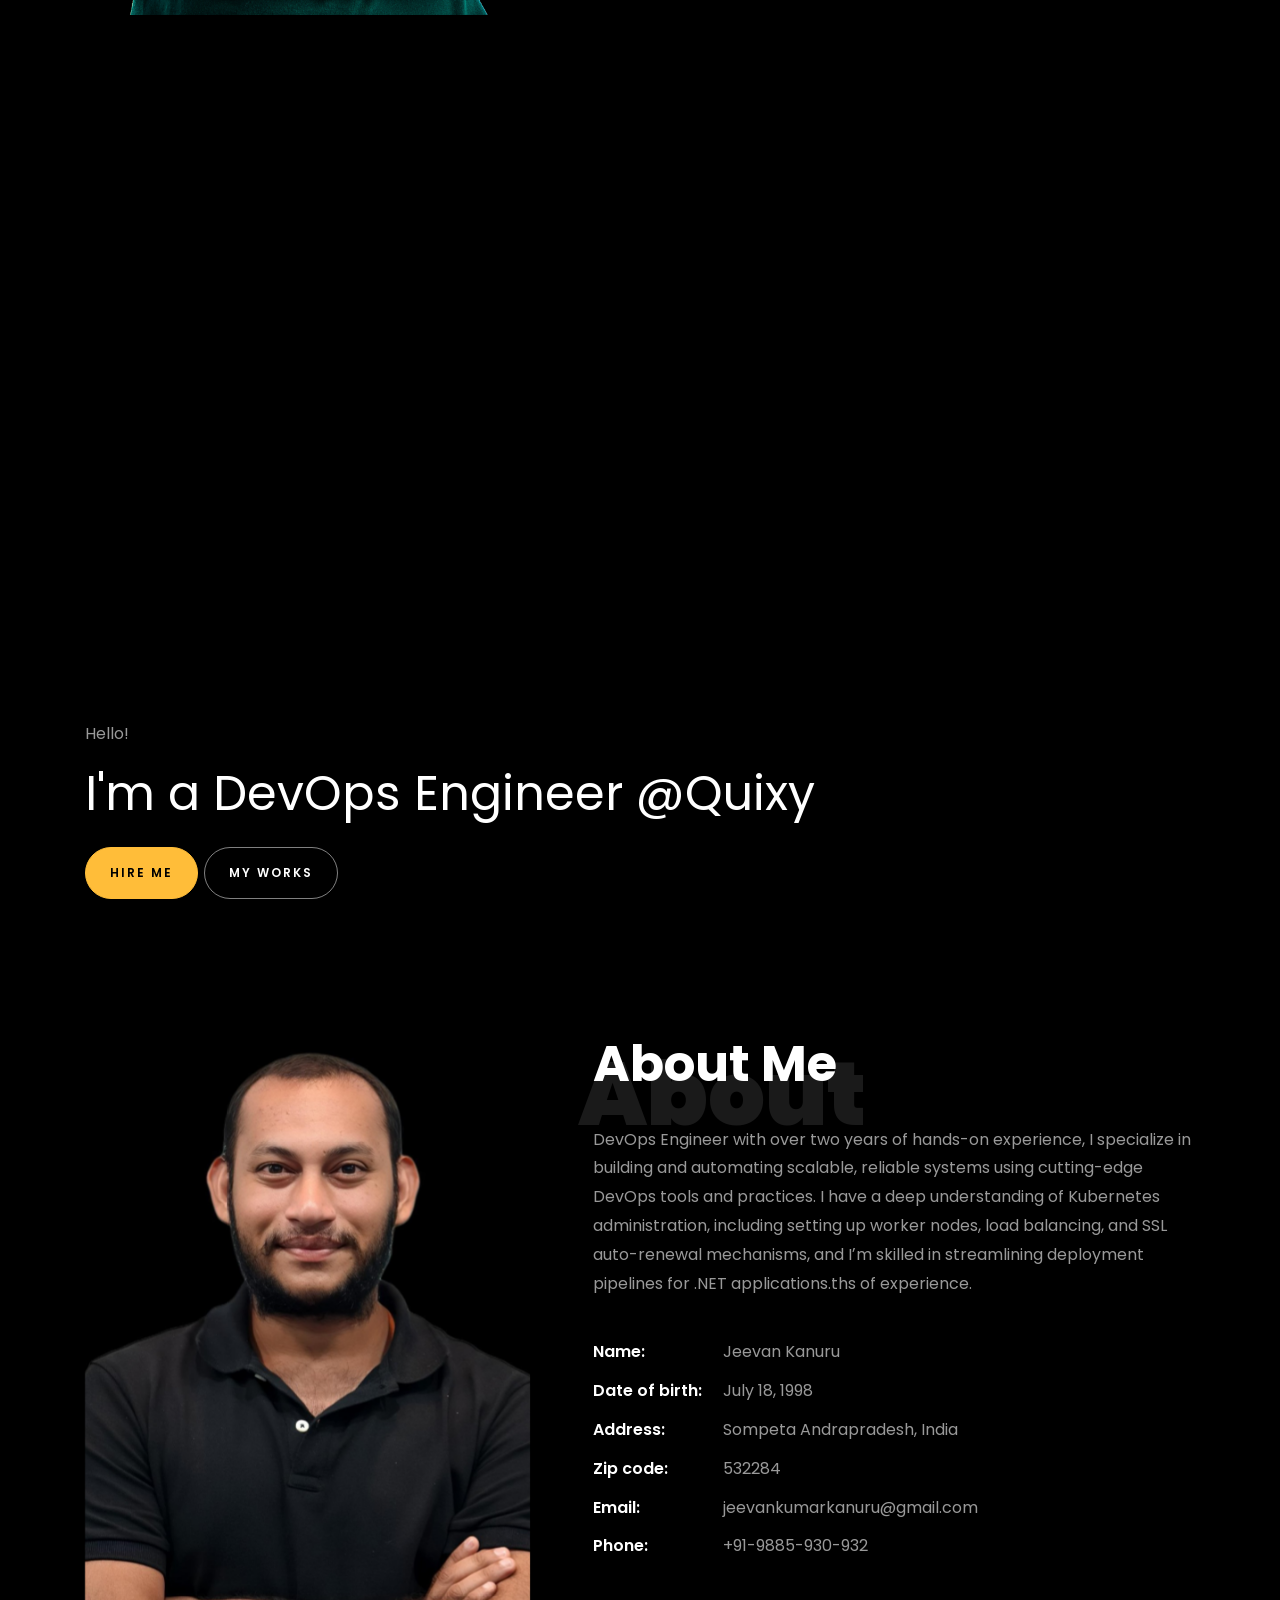
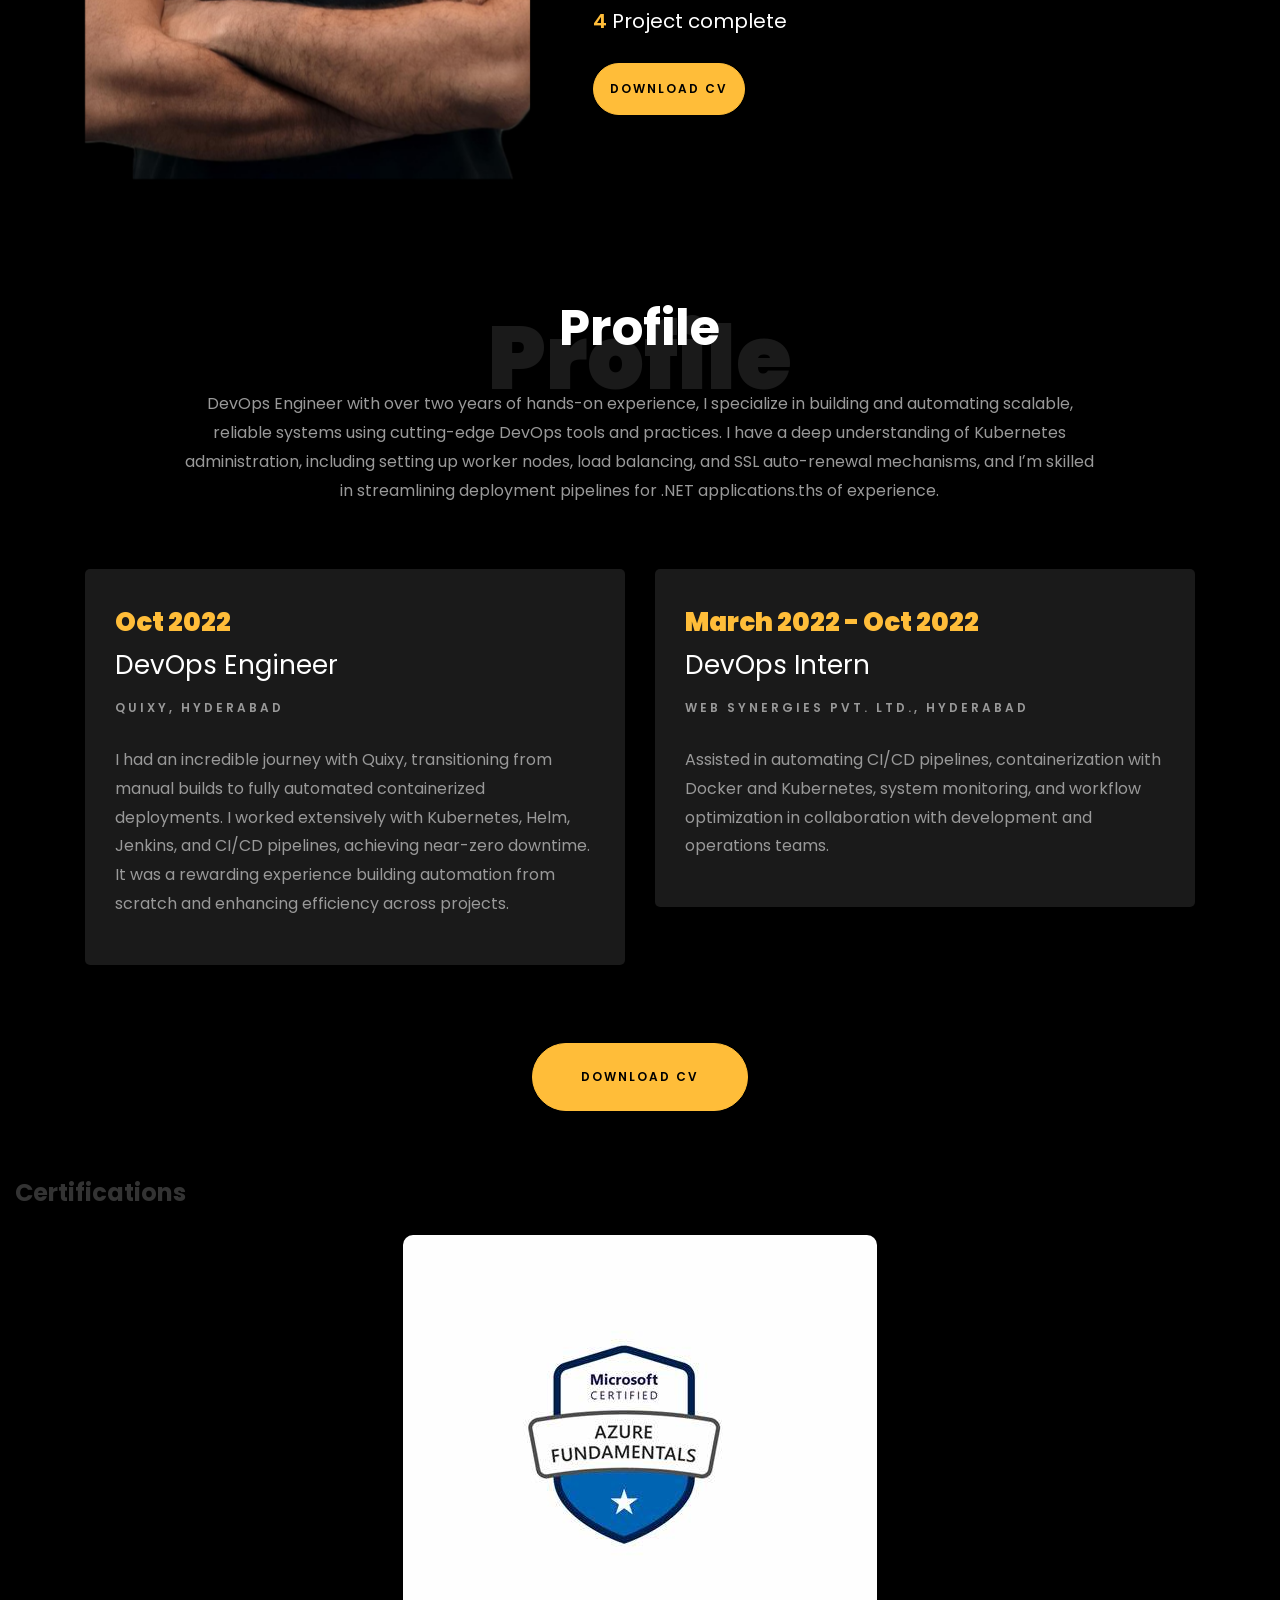
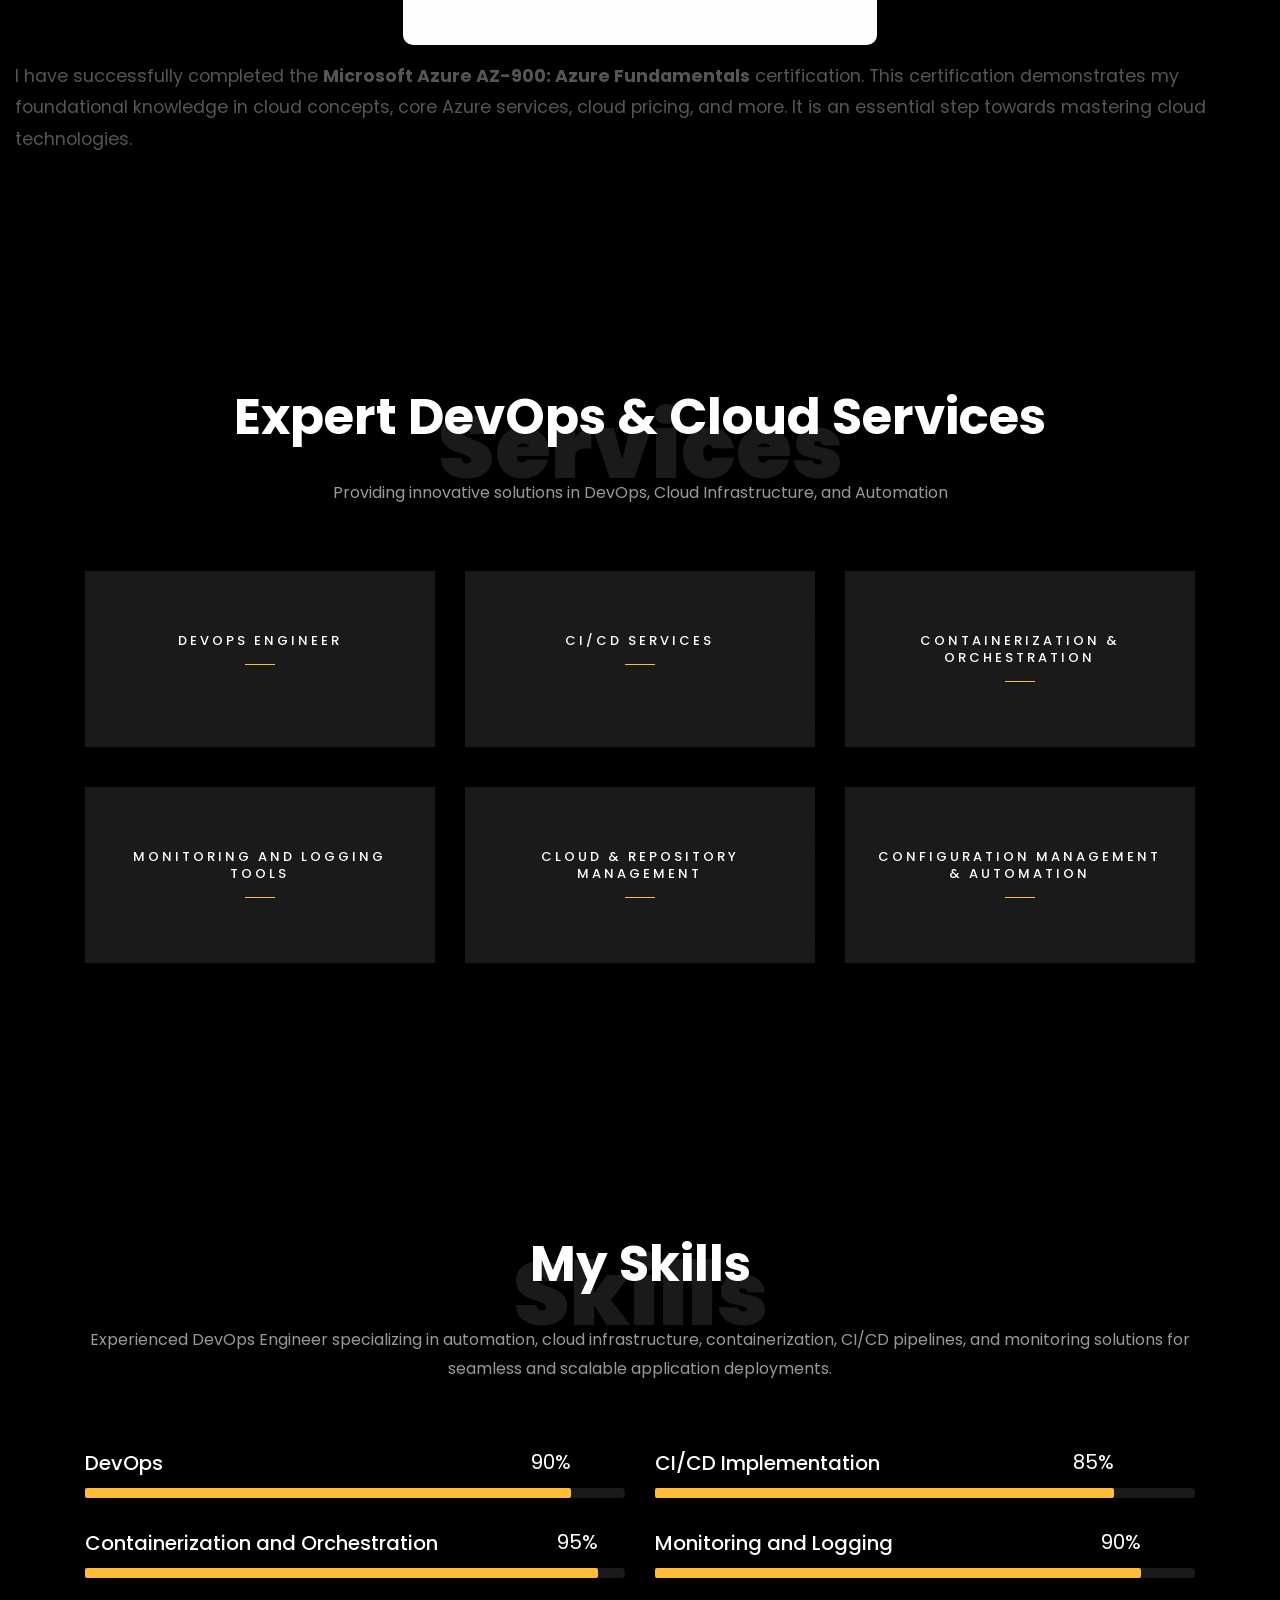
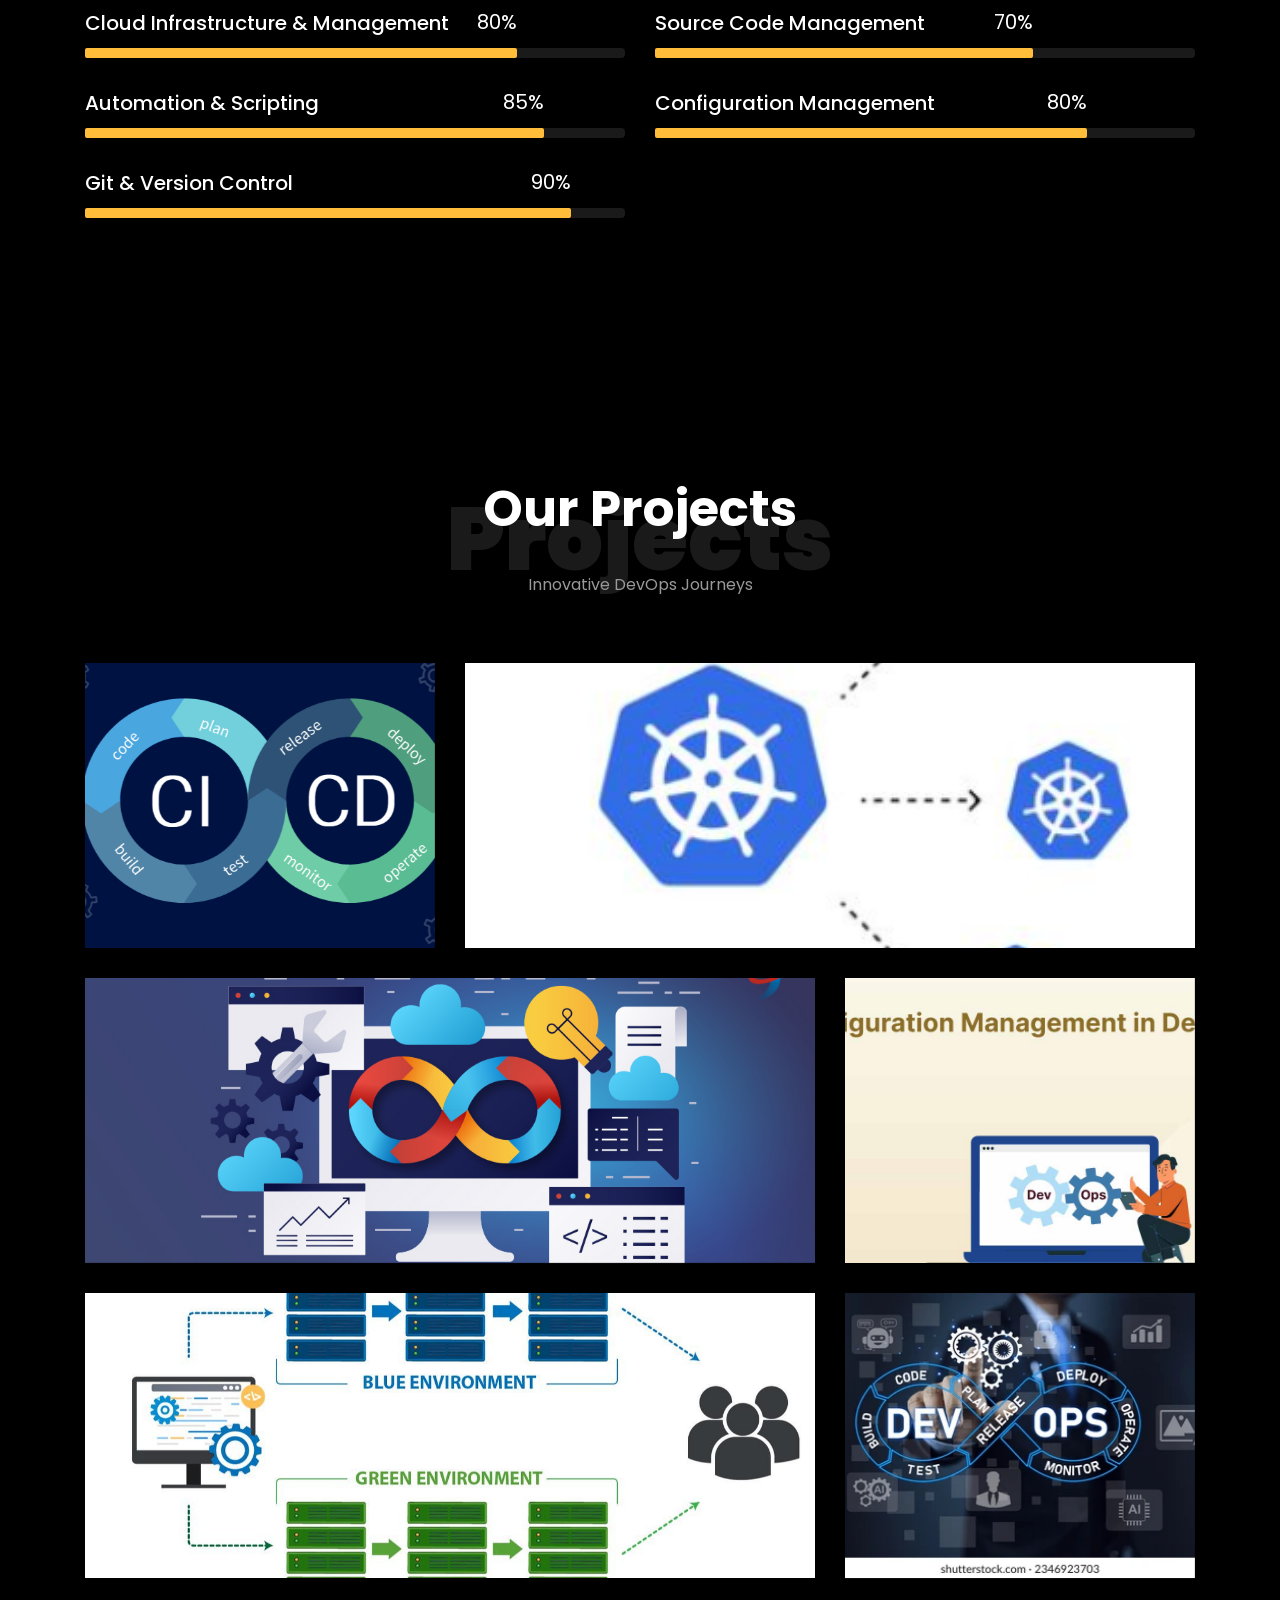
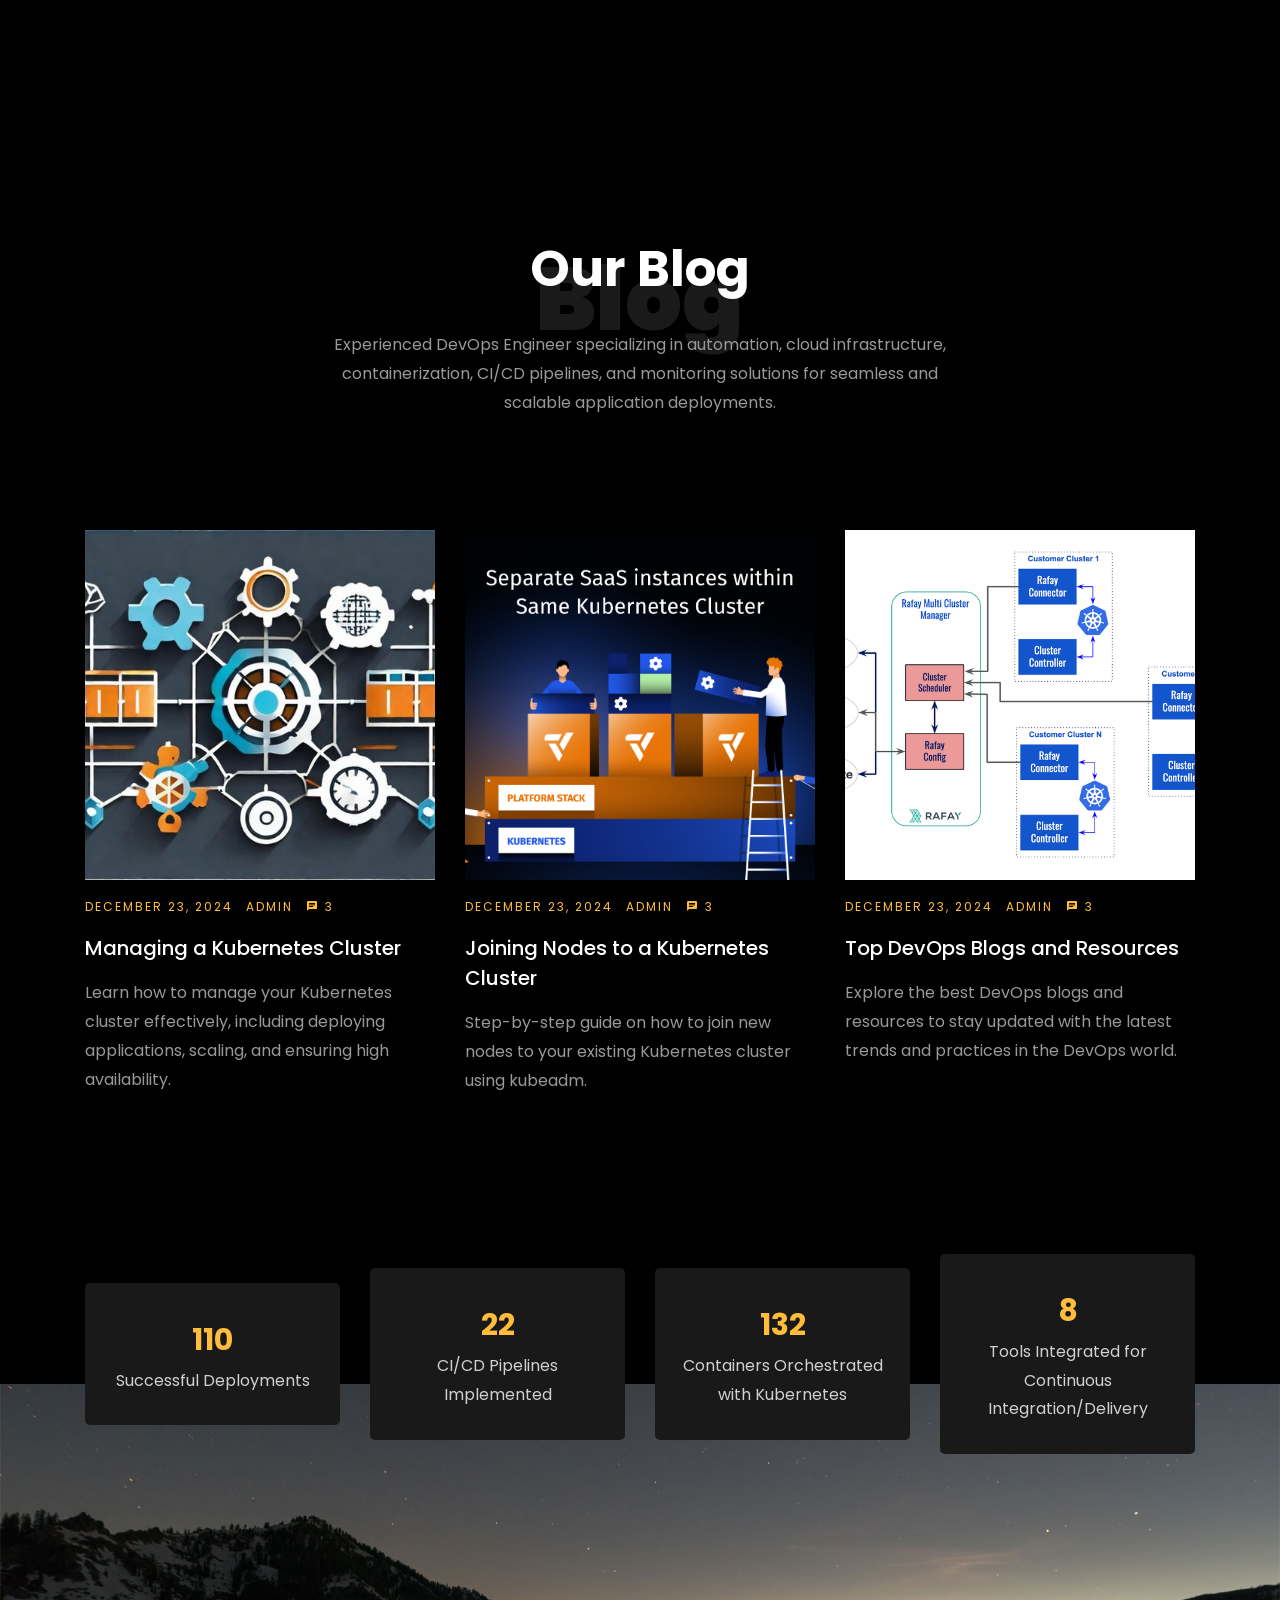
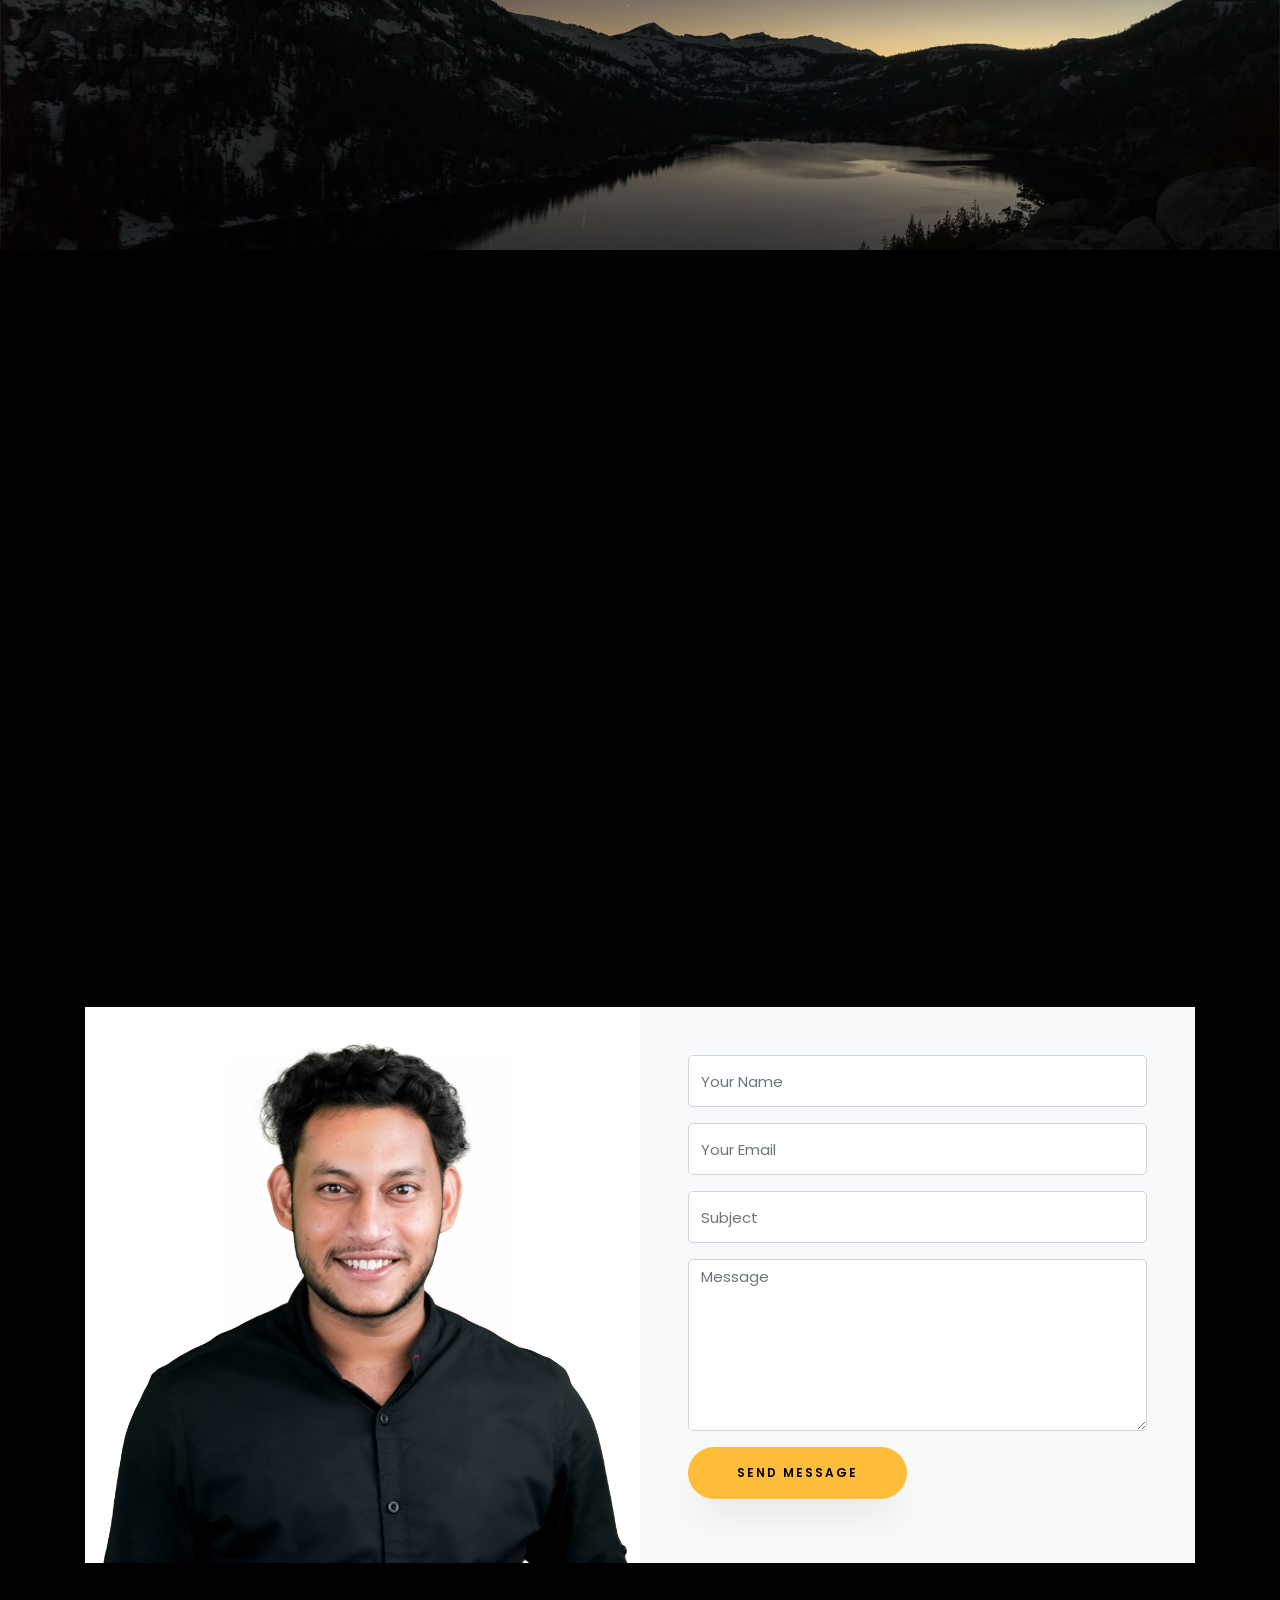
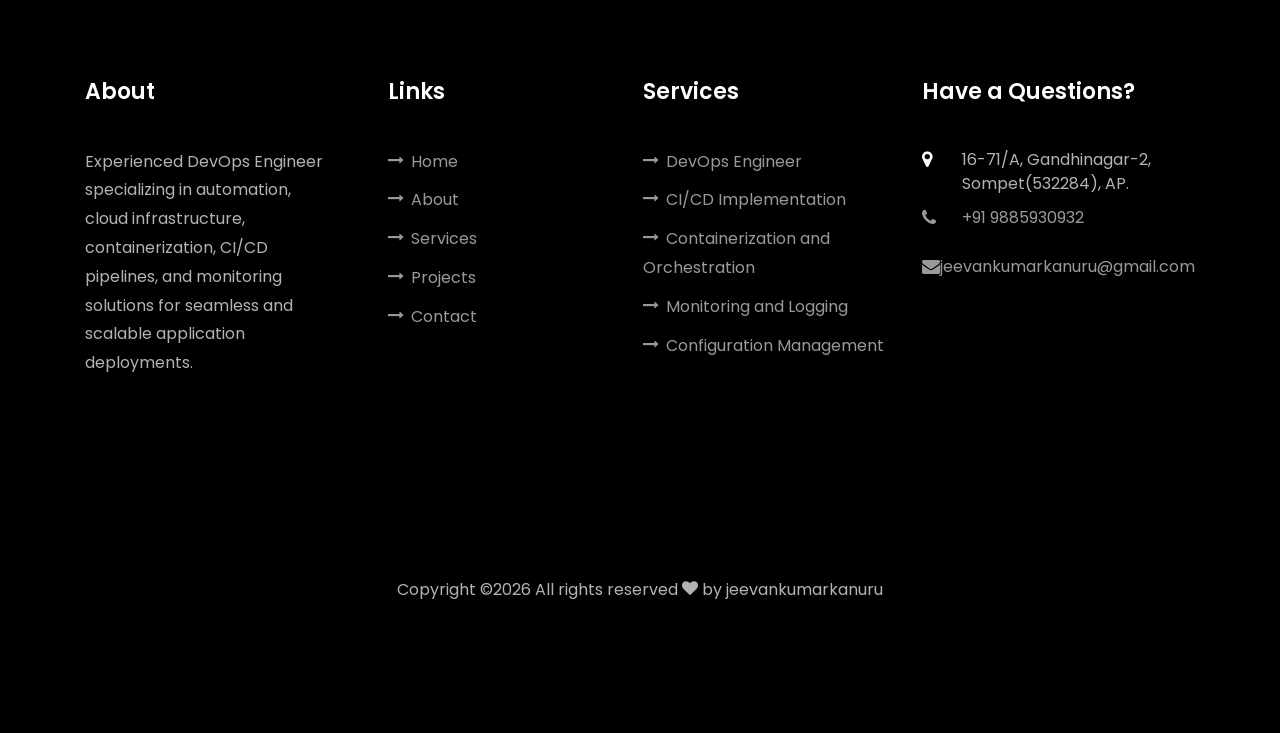
==== commit d74216d6: "updated the peofile" ====
--- a/index.html
+++ b/index.html
@@ -1,7 +1,7 @@
 <!DOCTYPE html>
 <html lang="en">
   <head>
-    <title>Jeevan - Free Bootstrap 4 Template by Colorlib</title>
+    <title>Jeevan - DevOps Engineer @Quixy</title>
     <meta charset="utf-8">
     <meta name="viewport" content="width=device-width, initial-scale=1, shrink-to-fit=no">
     
@@ -24,55 +24,95 @@
   </head>
   <body data-spy="scroll" data-target=".site-navbar-target" data-offset="300">
 	  
-	  
     <nav class="navbar navbar-expand-lg navbar-dark ftco_navbar ftco-navbar-light site-navbar-target" id="ftco-navbar">
-	    <div class="container">
-	      <a class="navbar-brand" href="index.html">Jeevan</a>
-	      <button class="navbar-toggler js-fh5co-nav-toggle fh5co-nav-toggle" type="button" data-toggle="collapse" data-target="#ftco-nav" aria-controls="ftco-nav" aria-expanded="false" aria-label="Toggle navigation">
-	        <span class="oi oi-menu"></span> Menu
-	      </button>
-
-	      <div class="collapse navbar-collapse" id="ftco-nav">
-	        <ul class="navbar-nav nav ml-auto">
-	          <li class="nav-item"><a href="#home-section" class="nav-link"><span>Home</span></a></li>
-	          <li class="nav-item"><a href="#about-section" class="nav-link"><span>About</span></a></li>
-	          <li class="nav-item"><a href="#profile-section" class="nav-link"><span>Profile</span></a></li>
-			  <li class="nav-item"><a href="https://kanuru-jeevankumar.github.io/resume.html" class="nav-link"><span>Resume</span></a></li>
-	          <li class="nav-item"><a href="#services-section" class="nav-link"><span>Services</span></a></li>
-	          <li class="nav-item"><a href="#skills-section" class="nav-link"><span>Skills</span></a></li>
-	          <li class="nav-item"><a href="#projects-section" class="nav-link"><span>Projects</span></a></li>
-	          <li class="nav-item"><a href="#blog-section" class="nav-link"><span>My Blog</span></a></li>
-	          <li class="nav-item"><a href="#contact-section" class="nav-link"><span>Contact</span></a></li>
-	        </ul>
-	      </div>
-	    </div>
-	  </nav>
-	  <section id="home-section" class="hero">
-		  <div class="home-slider  owl-carousel">
-	      <div class="slider-item ">
-	      	<div class="overlay"></div>
-	        <div class="container">
-	          <div class="row d-md-flex no-gutters slider-text align-items-end justify-content-end" data-scrollax-parent="true">
-	          	<div class="one-third js-fullheight order-md-last img" style="background-image:url(images/bg_1.png);">
-	          		<div class="overlay"></div>
-	          	</div>
-		          <div class="one-forth d-flex  align-items-center ftco-animate" data-scrollax=" properties: { translateY: '70%' }">
-		          	<div class="text">
-		          		<span class="subheading">Hello!</span>
-			            <h1 class="mb-4 mt-3">I'm <span>Jeevan Kanuru</span></h1>
-			            <h2 class="mb-4">DevOps Engineer</h2>
-			            <p><a href="#" class="btn btn-primary py-3 px-4">Hire me</a> <a href="#" class="btn btn-white btn-outline-white py-3 px-4">My works</a></p>
-		            </div>
+      <div class="container">
+        <a class="navbar-brand" href="index.html">Jeevan</a>
+        <button class="navbar-toggler js-fh5co-nav-toggle fh5co-nav-toggle" type="button" data-toggle="collapse" data-target="#ftco-nav" aria-controls="ftco-nav" aria-expanded="false" aria-label="Toggle navigation">
+          <span class="oi oi-menu"></span> Menu
+        </button>
+
+        <div class="collapse navbar-collapse" id="ftco-nav">
+          <ul class="navbar-nav nav ml-auto">
+            <li class="nav-item"><a href="#home-section" class="nav-link"><span>Home</span></a></li>
+            <li class="nav-item"><a href="#about-section" class="nav-link"><span>About</span></a></li>
+            <li class="nav-item"><a href="#profile-section" class="nav-link"><span>Profile</span></a></li>
+            <li class="nav-item"><a href="https://kanuru-jeevankumar.github.io/resume.html" class="nav-link"><span>Resume</span></a></li>
+            <li class="nav-item"><a href="#services-section" class="nav-link"><span>Services</span></a></li>
+            <li class="nav-item"><a href="#skills-section" class="nav-link"><span>Skills</span></a></li>
+            <li class="nav-item"><a href="#projects-section" class="nav-link"><span>Projects</span></a></li>
+            <li class="nav-item"><a href="#blog-section" class="nav-link"><span>My Blog</span></a></li>
+            <li class="nav-item"><a href="#contact-section" class="nav-link"><span>Contact</span></a></li>
+          </ul>
+        </div>
+      </div>
+    </nav>
+	
+    <!-- Home Section -->
+    <section id="home-section" class="hero">
+      <div class="home-slider  owl-carousel">
+        <div class="slider-item ">
+          <div class="overlay"></div>
+          <div class="container">
+            <div class="row d-md-flex no-gutters slider-text align-items-end justify-content-end" data-scrollax-parent="true">
+              <div class="one-third js-fullheight order-md-last img" style="background-image:url(images/bg_1.png);">
+                <div class="overlay"></div>
+              </div>
+              <div class="one-forth d-flex  align-items-center ftco-animate" data-scrollax=" properties: { translateY: '70%' }">
+                <div class="text">
+                  <span class="subheading">Hello!</span>
+                  <h1 class="mb-4 mt-3">I'm <span>Jeevan Kanuru</span></h1>
+                  <h2 class="mb-4">DevOps Engineer</h2>
+                  <p><a href="#" class="btn btn-primary py-3 px-4">Hire me</a> <a href="#" class="btn btn-white btn-outline-white py-3 px-4">My works</a></p>
+                </div>
+              </div>
+            </div>
+          </div>
+        </div>
+      </div>
+    </section>
+	
+    <!-- About Section -->
+    <section class="ftco-about img ftco-section ftco-no-pb" id="about-section">
+    	<div class="container">
+    		<div class="row d-flex">
+    			<div class="col-md-6 col-lg-5 d-flex">
+    				<div class="img-about img d-flex align-items-stretch">
+    					<div class="overlay"></div>
+	    				<div class="img d-flex align-self-stretch align-items-center" style="background-image:url(images/bg_1.png);">
+	    				</div>
+    				</div>
+    			</div>
+    			<div class="col-md-6 col-lg-7 pl-lg-5 pb-5">
+    				<div class="row justify-content-start pb-3">
+		          <div class="col-md-12 heading-section ftco-animate">
+		          	<h1 class="big">About</h1>
+		            <h2 class="mb-4">About Me</h2>
+		            <p>DevOps Engineer with over two years of hands-on experience, I specialize in building and automating scalable, reliable systems using cutting-edge DevOps tools and practices. I have a deep understanding of Kubernetes administration, including setting up worker nodes, load balancing, and SSL auto-renewal mechanisms, and Iʼm skilled in streamlining deployment pipelines for .NET applications.</p>
+		            <ul class="about-info mt-4 px-md-0 px-2">
+		            	<li class="d-flex"><span>Name:</span> <span>Jeevan Kanuru</span></li>
+		            	<li class="d-flex"><span>Date of birth:</span> <span>July 18, 1998</span></li>
+		            	<li class="d-flex"><span>Address:</span> <span>Sompeta Andrapradesh, India</span></li>
+		            	<li class="d-flex"><span>Zip code:</span> <span>532284</span></li>
+		            	<li class="d-flex"><span>Email:</span> <span>jeevankumarkanuru@gmail.com</span></li>
+		            	<li class="d-flex"><span>Phone: </span> <span>+91-9885-930-932</span></li>
+		            </ul>
 		          </div>
-	        	</div>
-	        </div>
-	      </div>
-
+		        </div>
+	          <div class="counter-wrap ftco-animate d-flex mt-md-3">
+              <div class="text">
+              	<p class="mb-4">
+	                <span class="number" data-number="11">0</span>
+	                <span>Project complete</span>
+                </p>
+                <p><a href="https://kanuru-jeevankumar.github.io/resume.html" class="btn btn-primary py-3 px-3">Download CV</a></p>
+              </div>
+	          </div>
+            </div>
 	      <div class="slider-item">
 	      	<div class="overlay"></div>
 	        <div class="container">
 	          <div class="row d-flex no-gutters slider-text align-items-end justify-content-end" data-scrollax-parent="true">
-	          	<div class="one-third js-fullheight order-md-last img" style="background-image:url(images/bg_2.jpeg);">
+	          	<div class="one-third js-fullheight order-md-last img" style="background-image:url(images/jeevan_about.jpeg);">
 	          		<div class="overlay"></div>
 	          	</div>
 		          <div class="one-forth d-flex align-items-center ftco-animate" data-scrollax=" properties: { translateY: '70%' }">
@@ -87,14 +127,13 @@
 	      </div>
 	    </div>
     </section>
-
     <section class="ftco-about img ftco-section ftco-no-pb" id="about-section">
     	<div class="container">
     		<div class="row d-flex">
     			<div class="col-md-6 col-lg-5 d-flex">
     				<div class="img-about img d-flex align-items-stretch">
     					<div class="overlay"></div>
-	    				<div class="img d-flex align-self-stretch align-items-center" style="background-image:url(images/bg_1.png);">
+	    				<div class="img d-flex align-self-stretch align-items-center" style="background-image:url(images/jeevan_about.jpeg);">
 	    				</div>
     				</div>
     			</div>
@@ -176,7 +215,21 @@
     		</div>
     	</div>
     </section>
-
+     <!-- Azure Certification Section (inside Profile) -->
+<div class="col-md-12 pt-5">
+  <div class="certification">
+    <!-- Headline: Certifications -->
+    <h3 class="mb-4" style="font-size: 1.5em; font-weight: bold; color: #333;">Certifications</h3>
+    
+    <!-- Certification Image -->
+    <div class="certification-img" style="text-align: center;">
+      <img src="images/az-900.jpeg" alt="AZ-900 Certification" style="max-width: 70%; border-radius: 10px; box-shadow: 0 4px 6px rgba(0, 0, 0, 0.1);">
+    </div>
+    
+    <!-- Description below the Image -->
+    <p class="mt-3" style="font-size: 1.1em; color: #555;">I have successfully completed the <strong>Microsoft Azure AZ-900: Azure Fundamentals</strong> certification. This certification demonstrates my foundational knowledge in cloud concepts, core Azure services, cloud pricing, and more. It is an essential step towards mastering cloud technologies.</p>
+  </div>
+</div>
     <section class="ftco-section" id="services-section">
 		<div class="container">
 			<div class="row justify-content-center py-5 mt-5">
@@ -257,7 +310,6 @@
 			</div>
 		</div>
 	</section>
-	
 	<section class="ftco-section" id="skills-section">
 		<div class="container">
 			<div class="row justify-content-center pb-5">
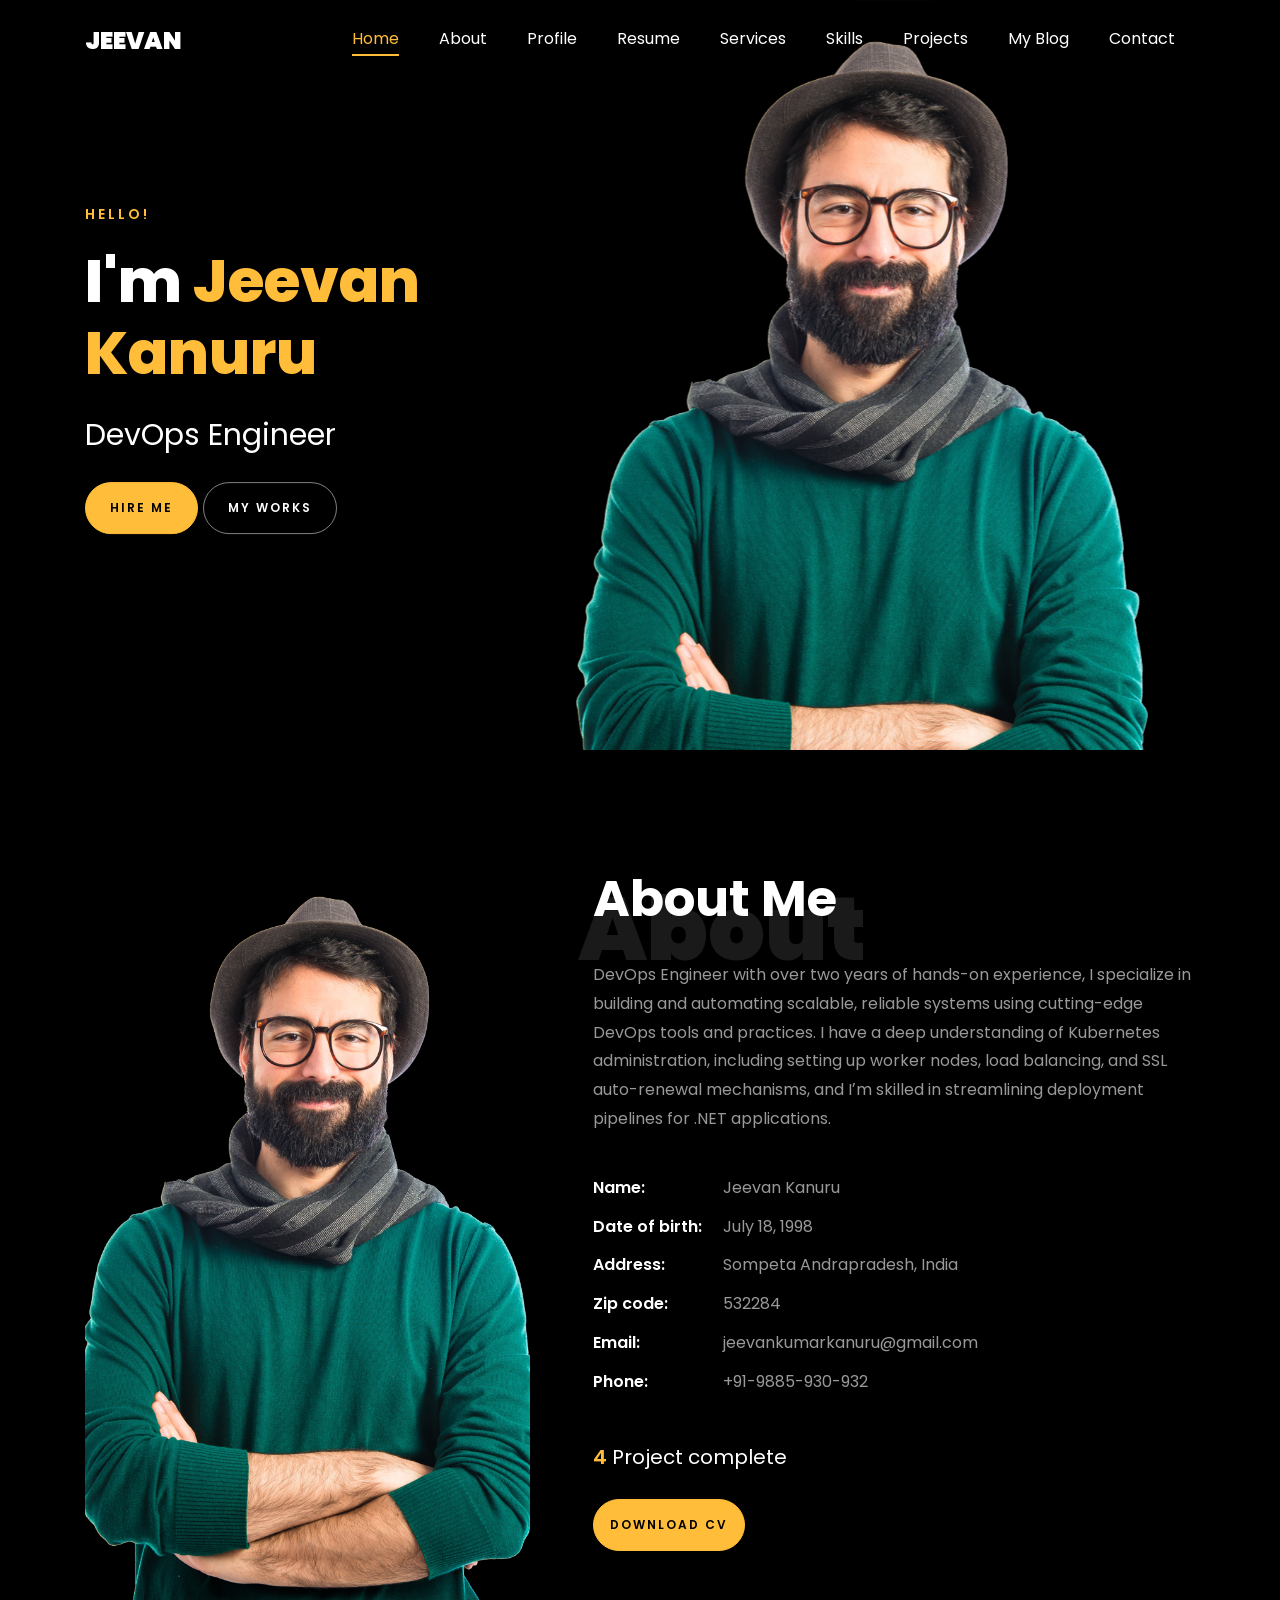
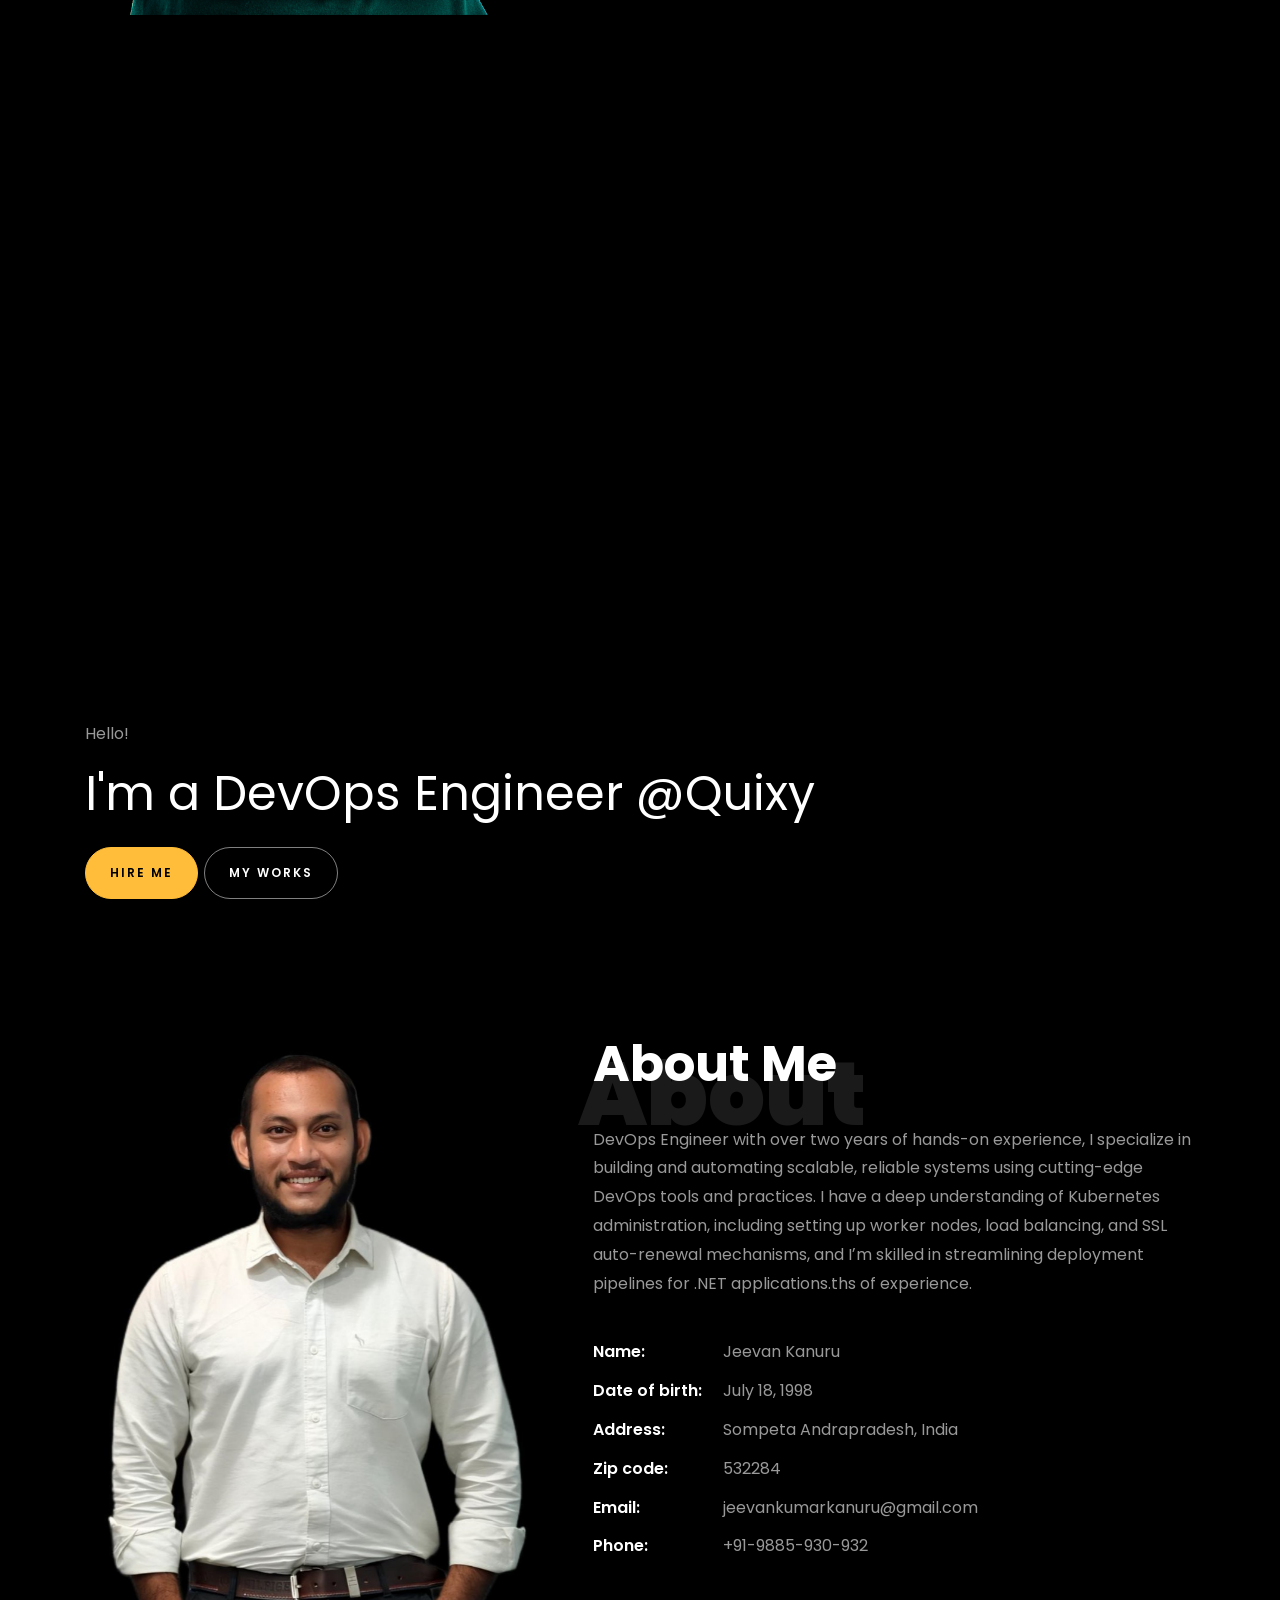
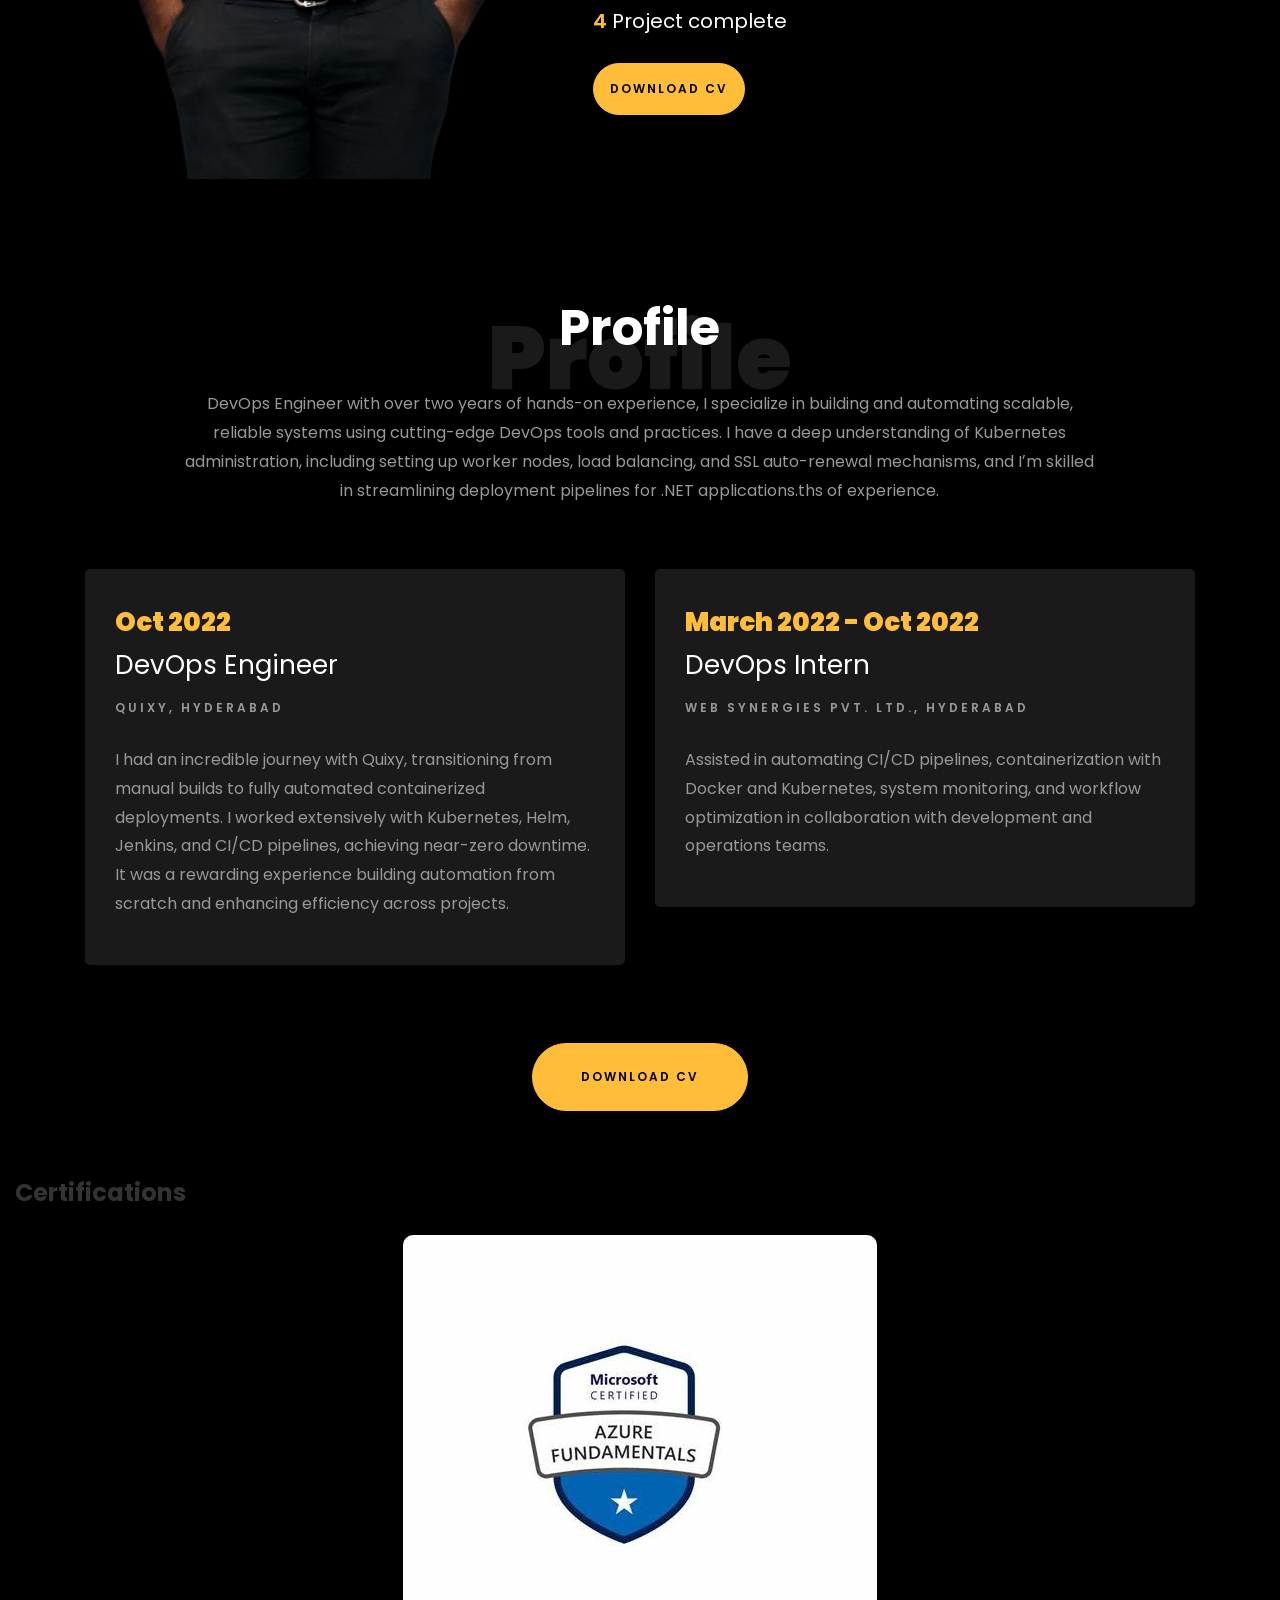
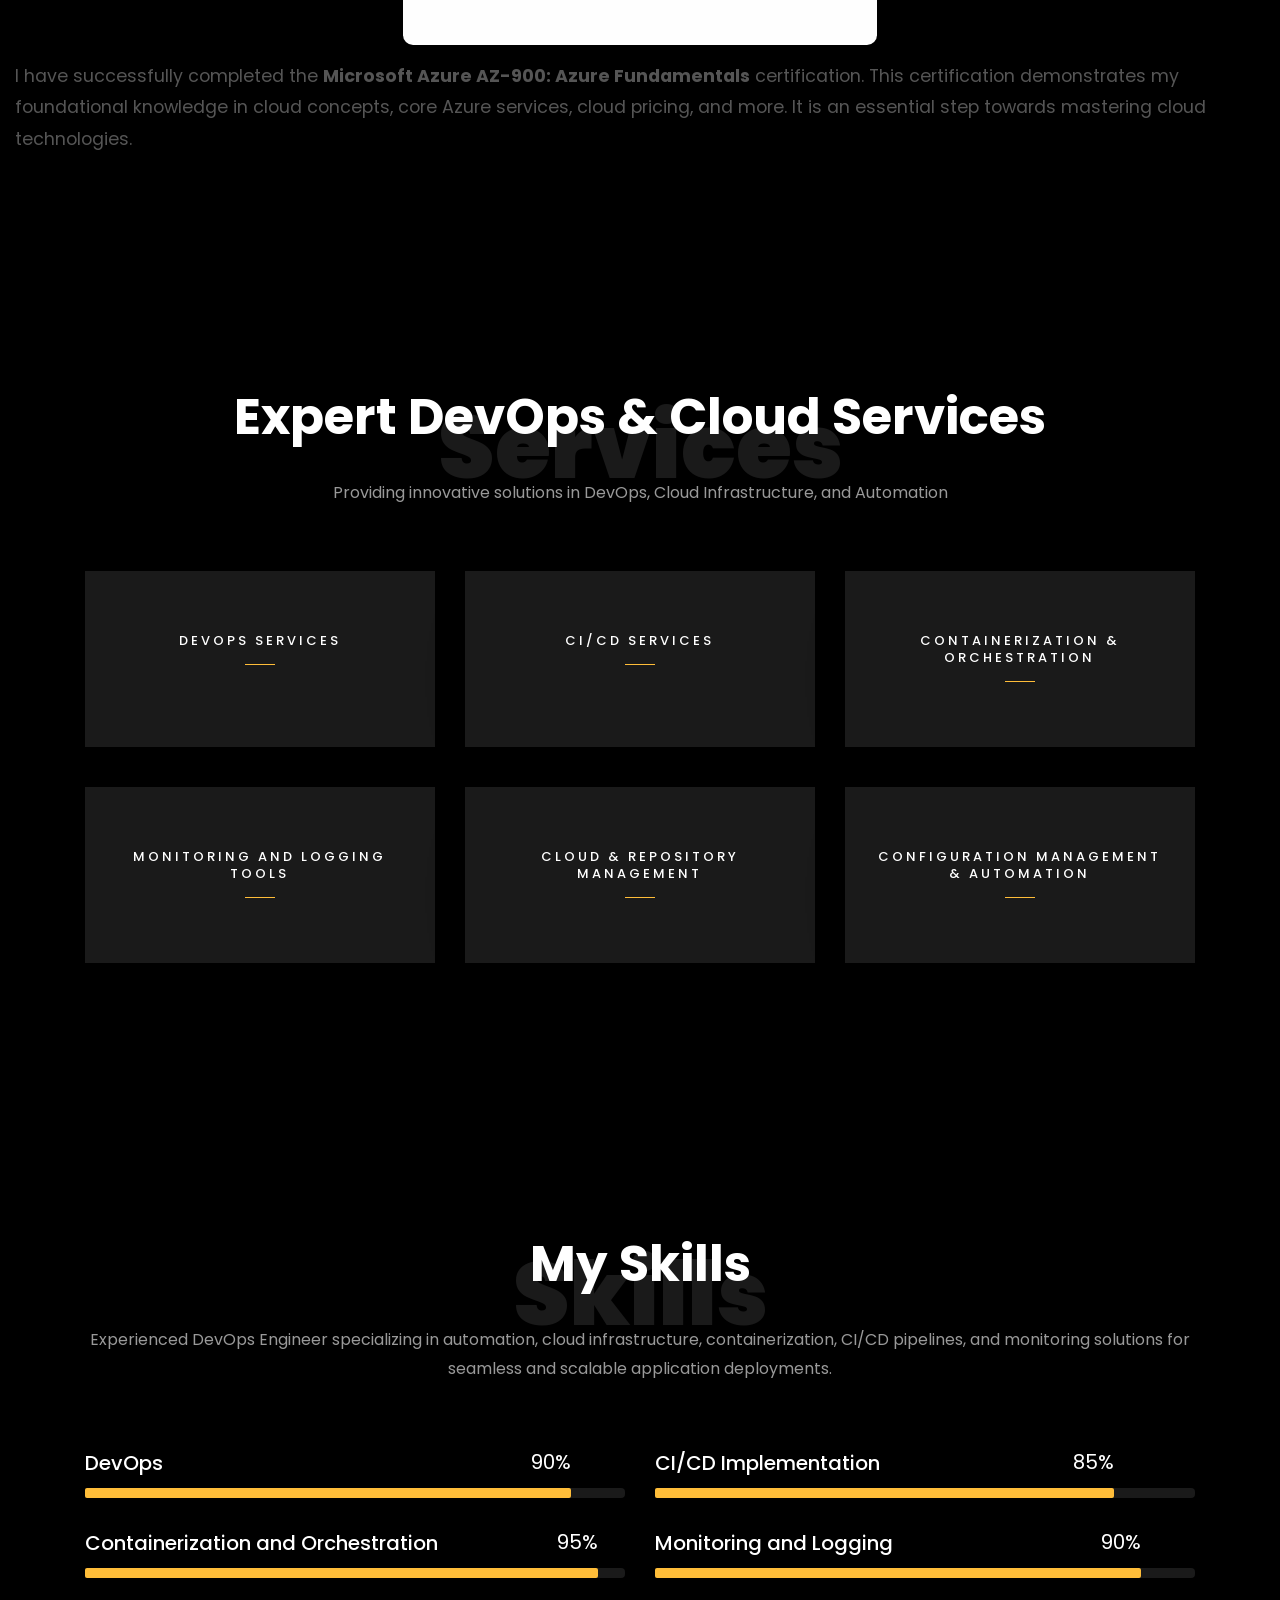
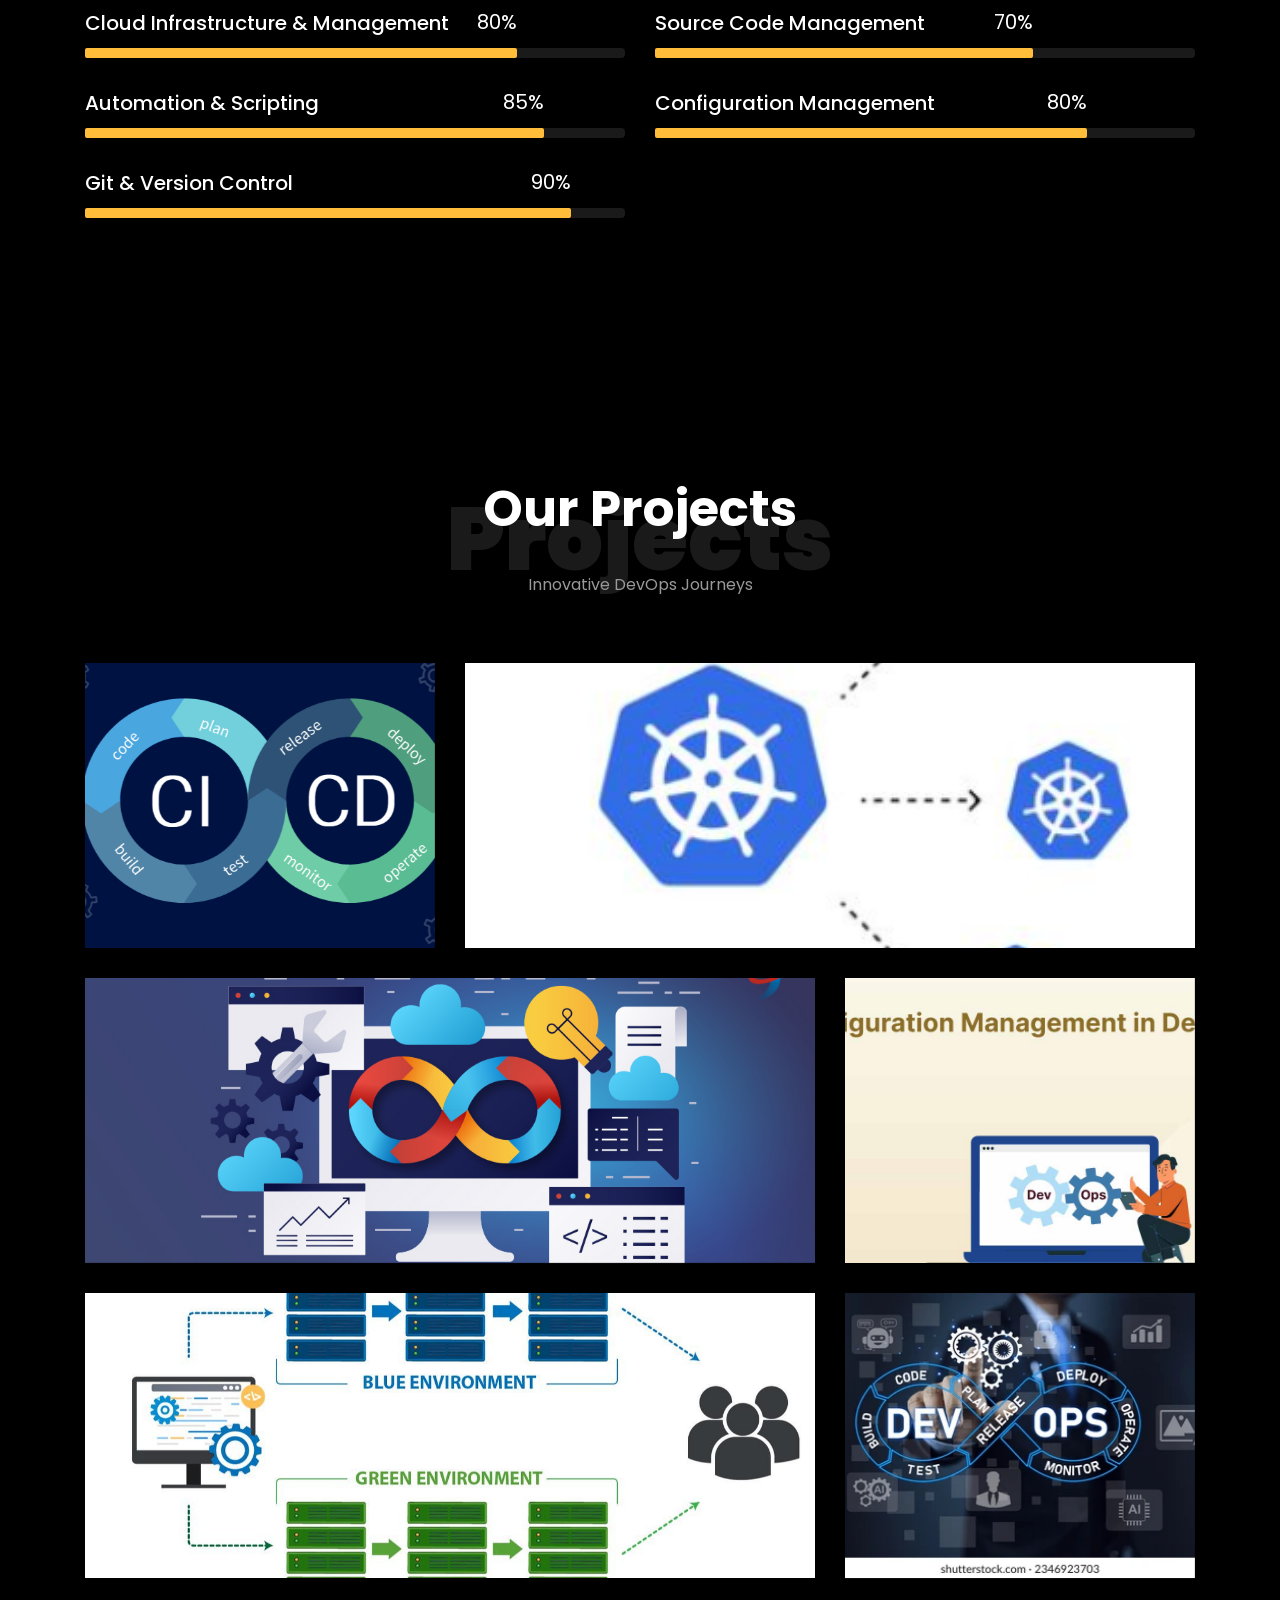
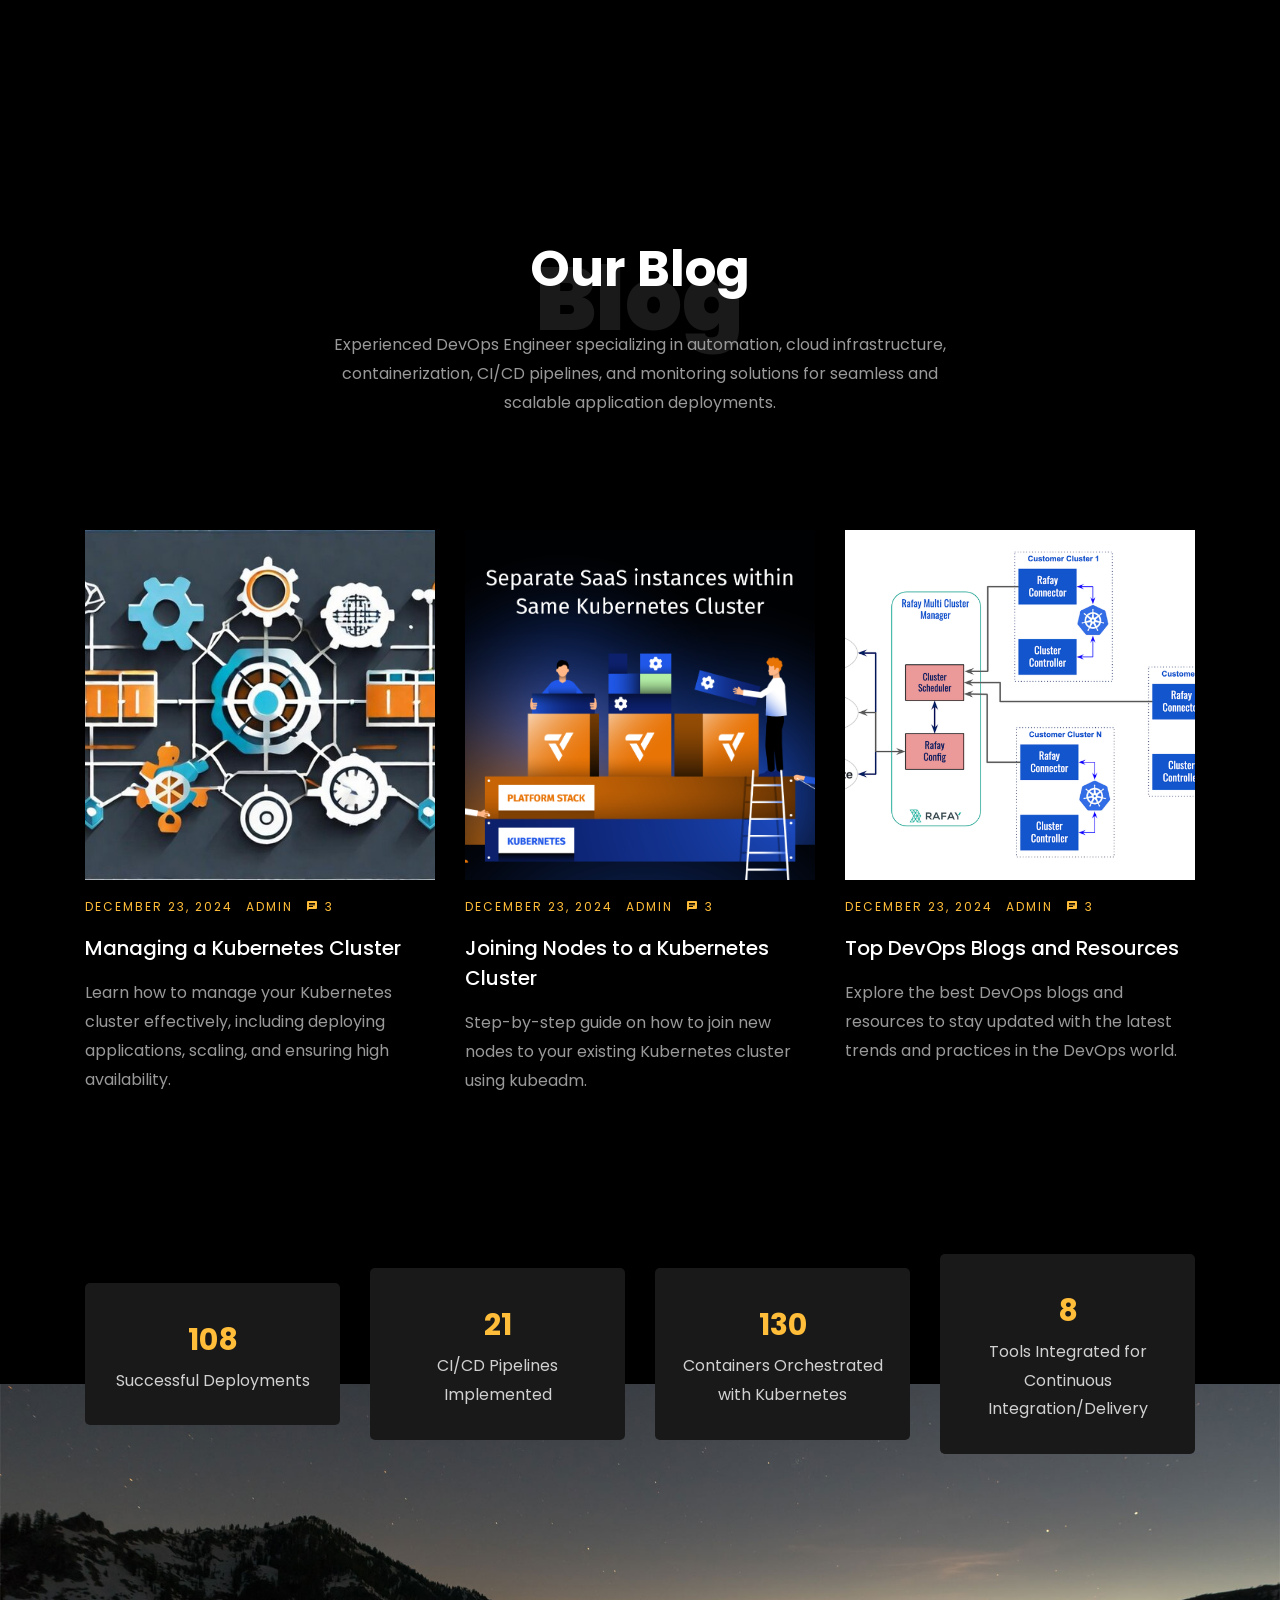
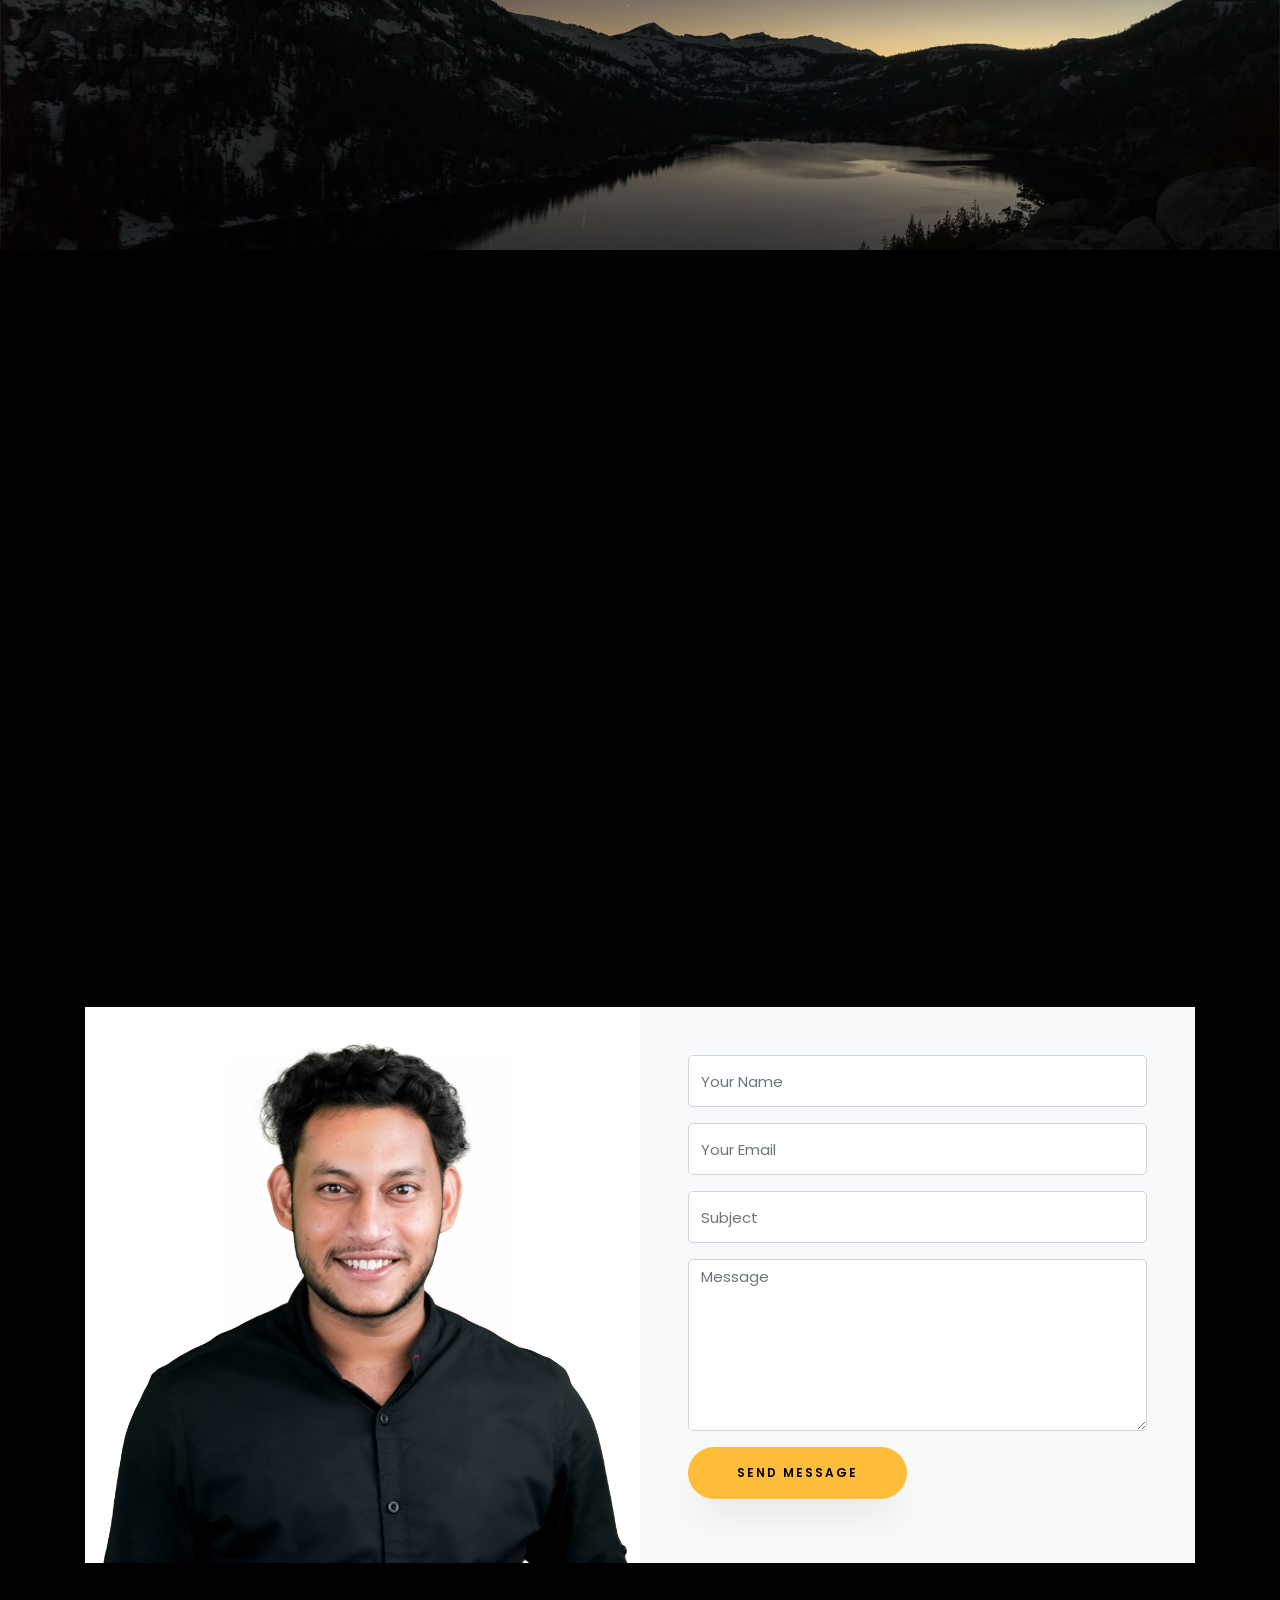
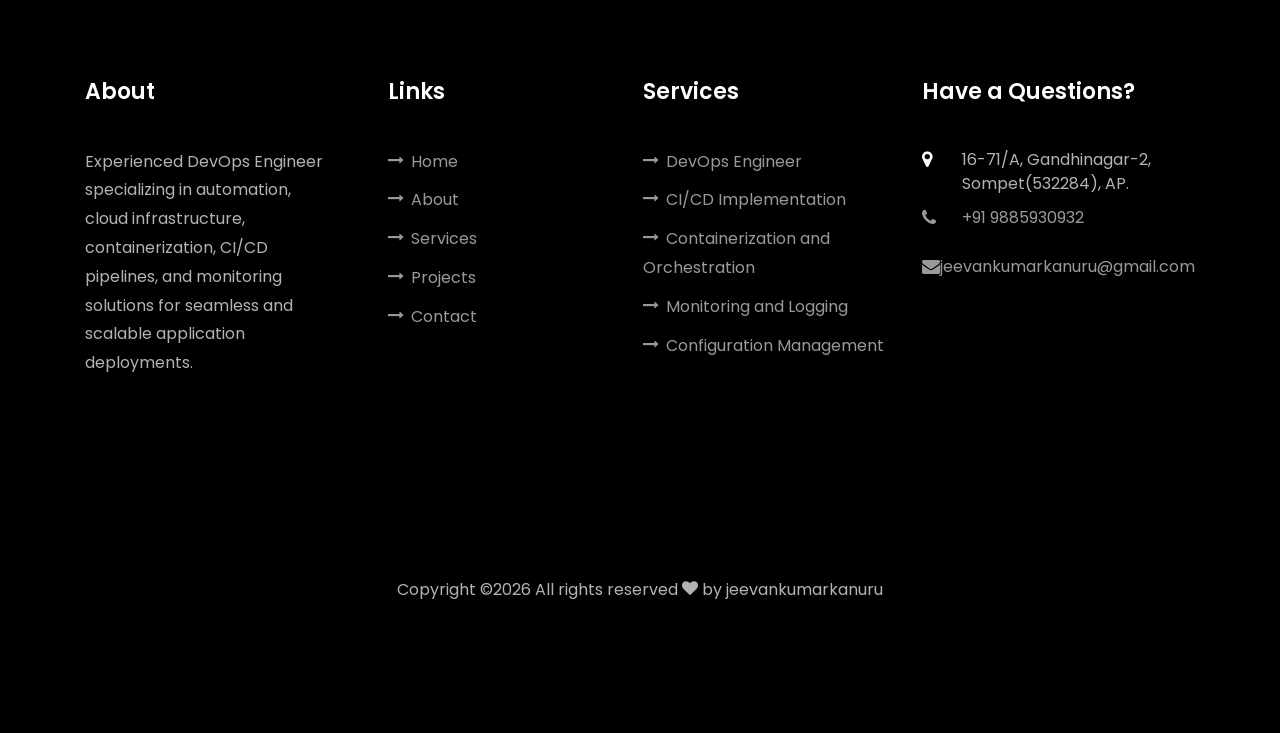
==== commit 3b594e56: "updated the DevOps" ====
--- a/index.html
+++ b/index.html
@@ -247,7 +247,7 @@
 							<i class="fas fa-cogs"></i>
 						</span>
 						<div class="desc">
-							<h3 class="mb-5">DevOps Engineer</h3>
+							<h3 class="mb-5">DevOps Services</h3>
 						</div>
 					</a>
 				</div>
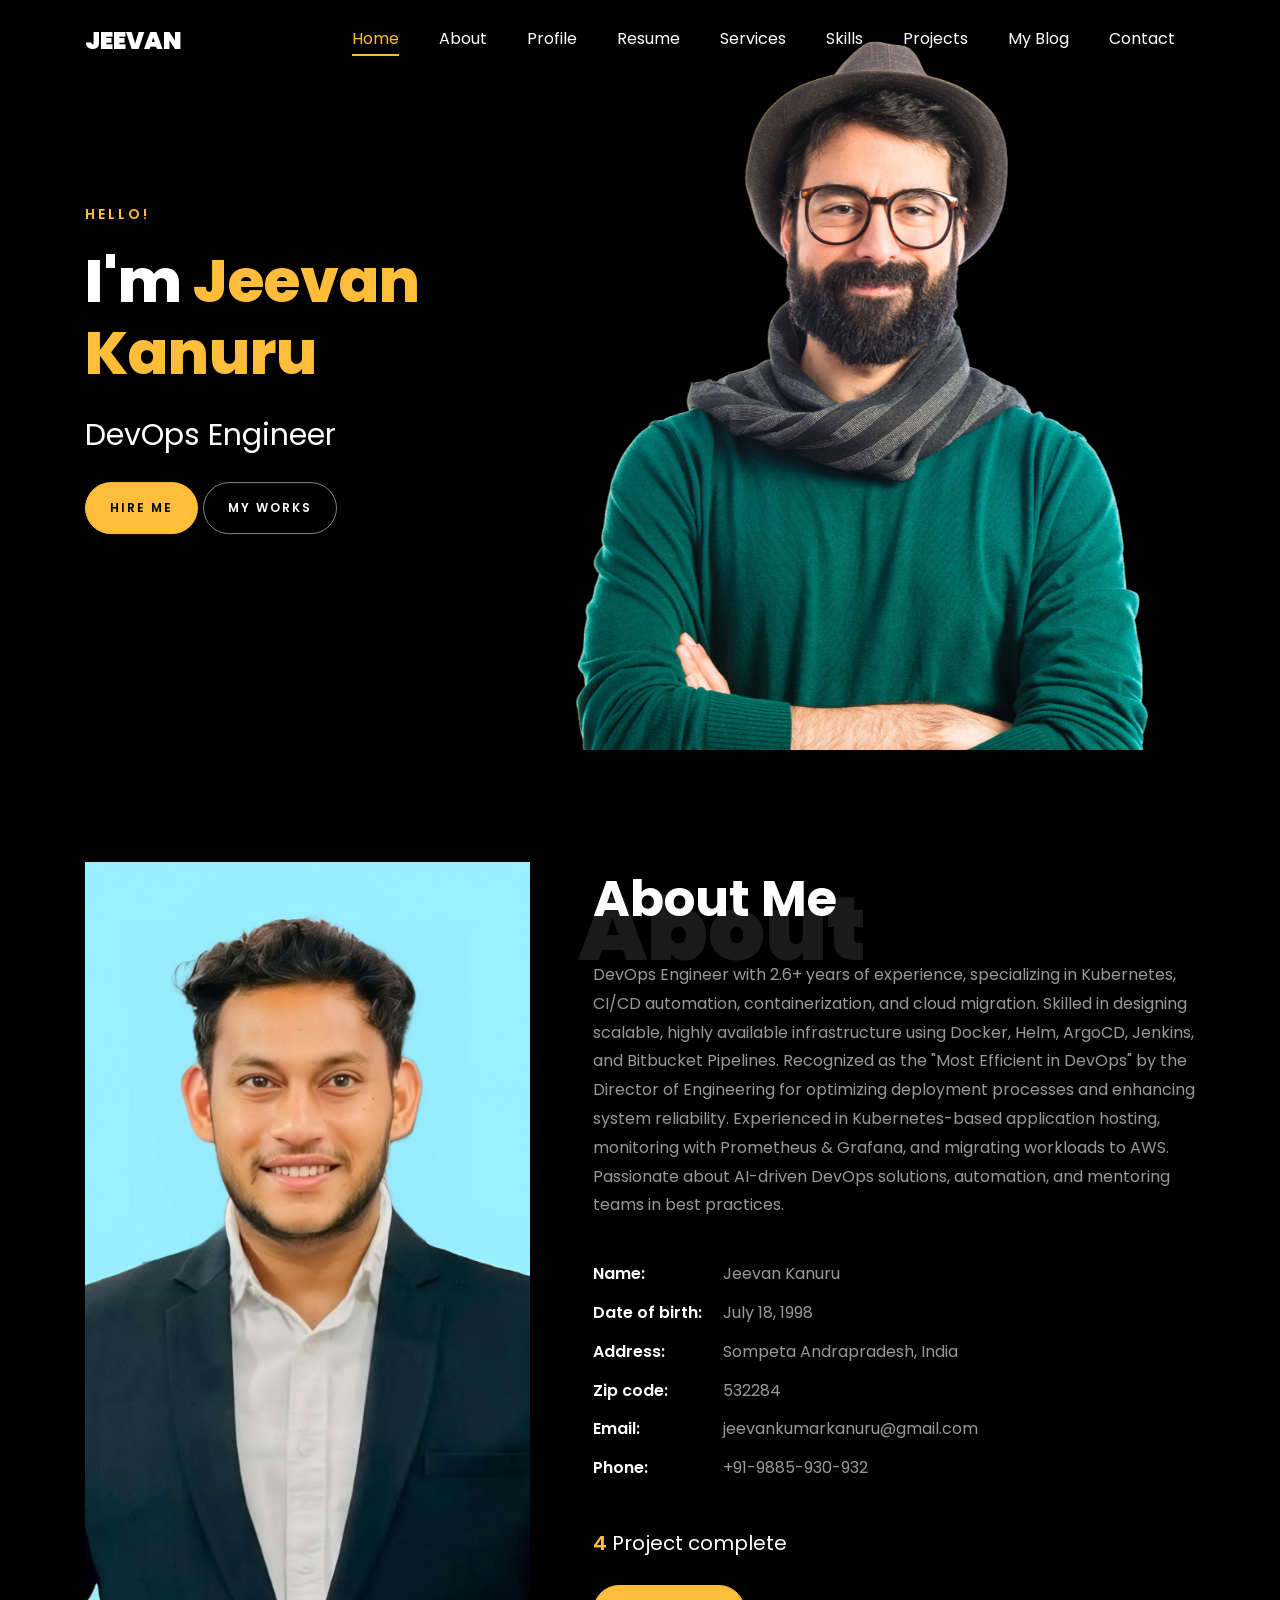
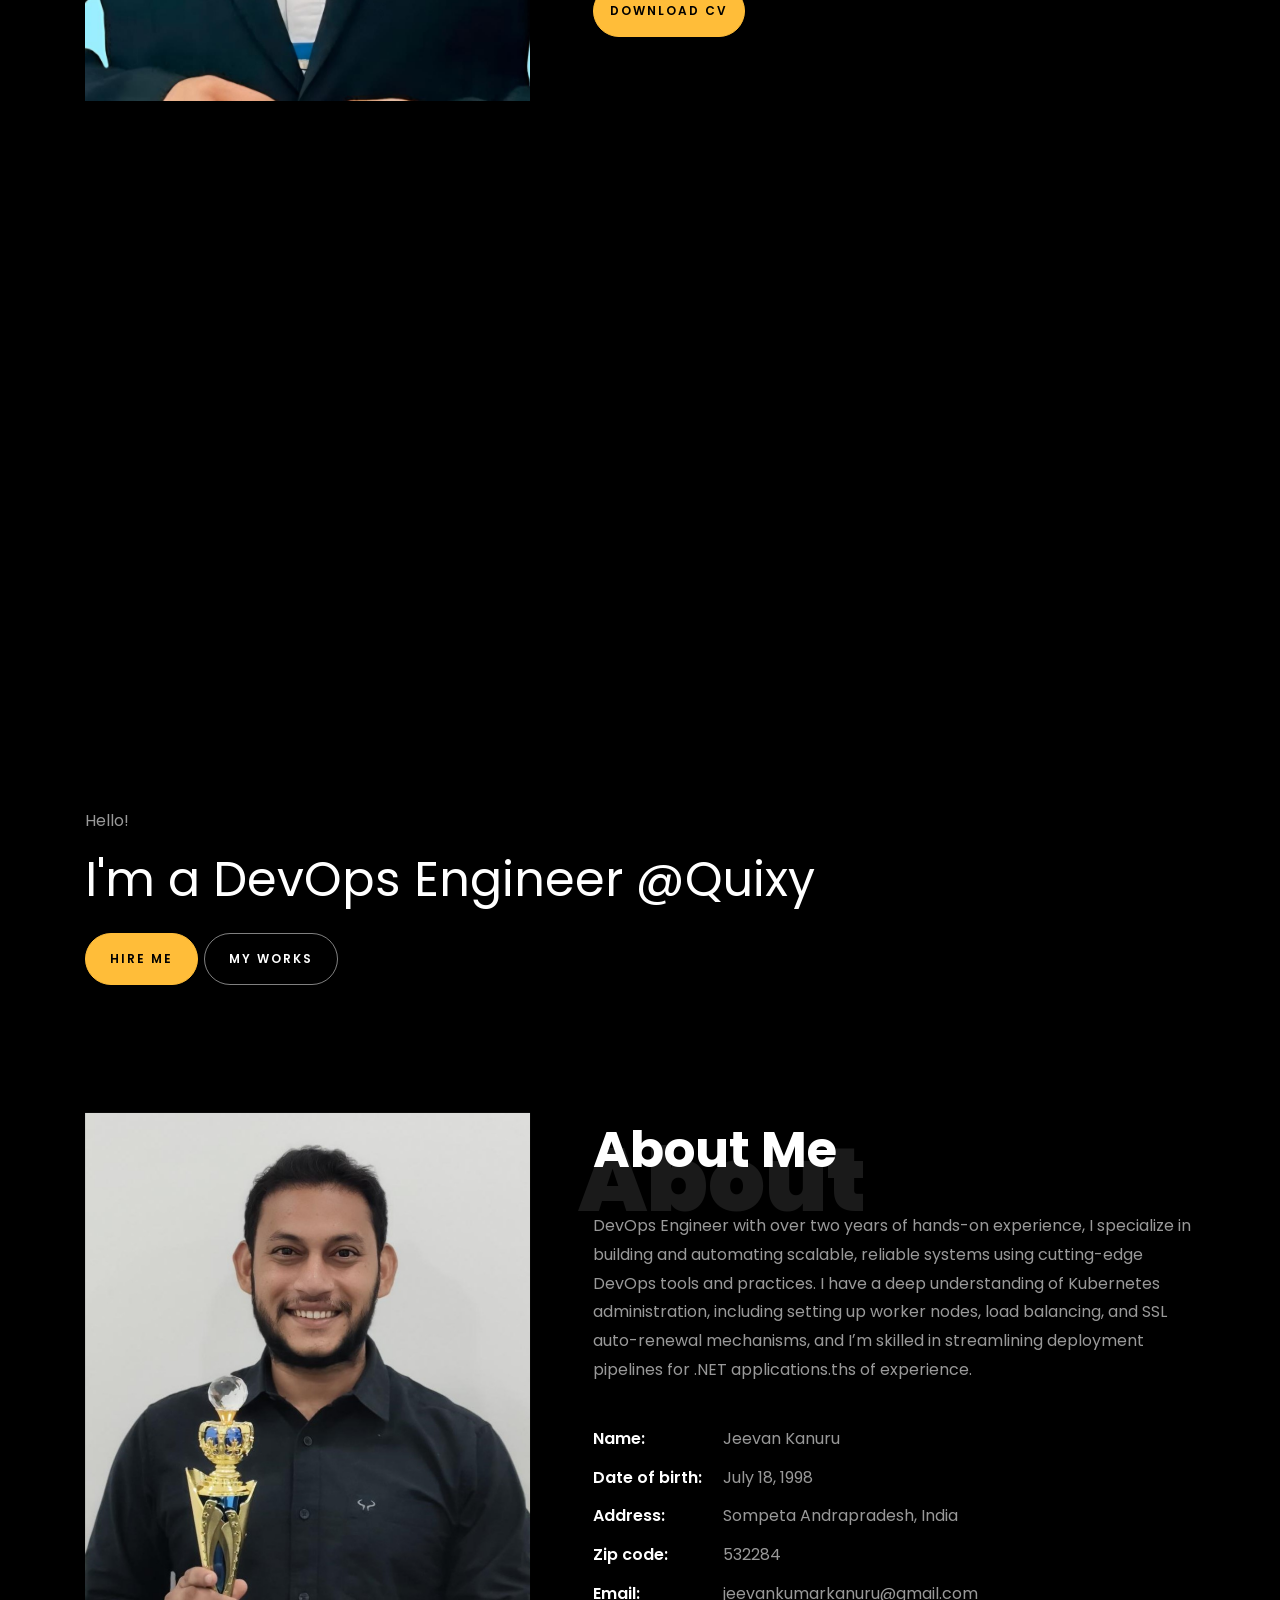
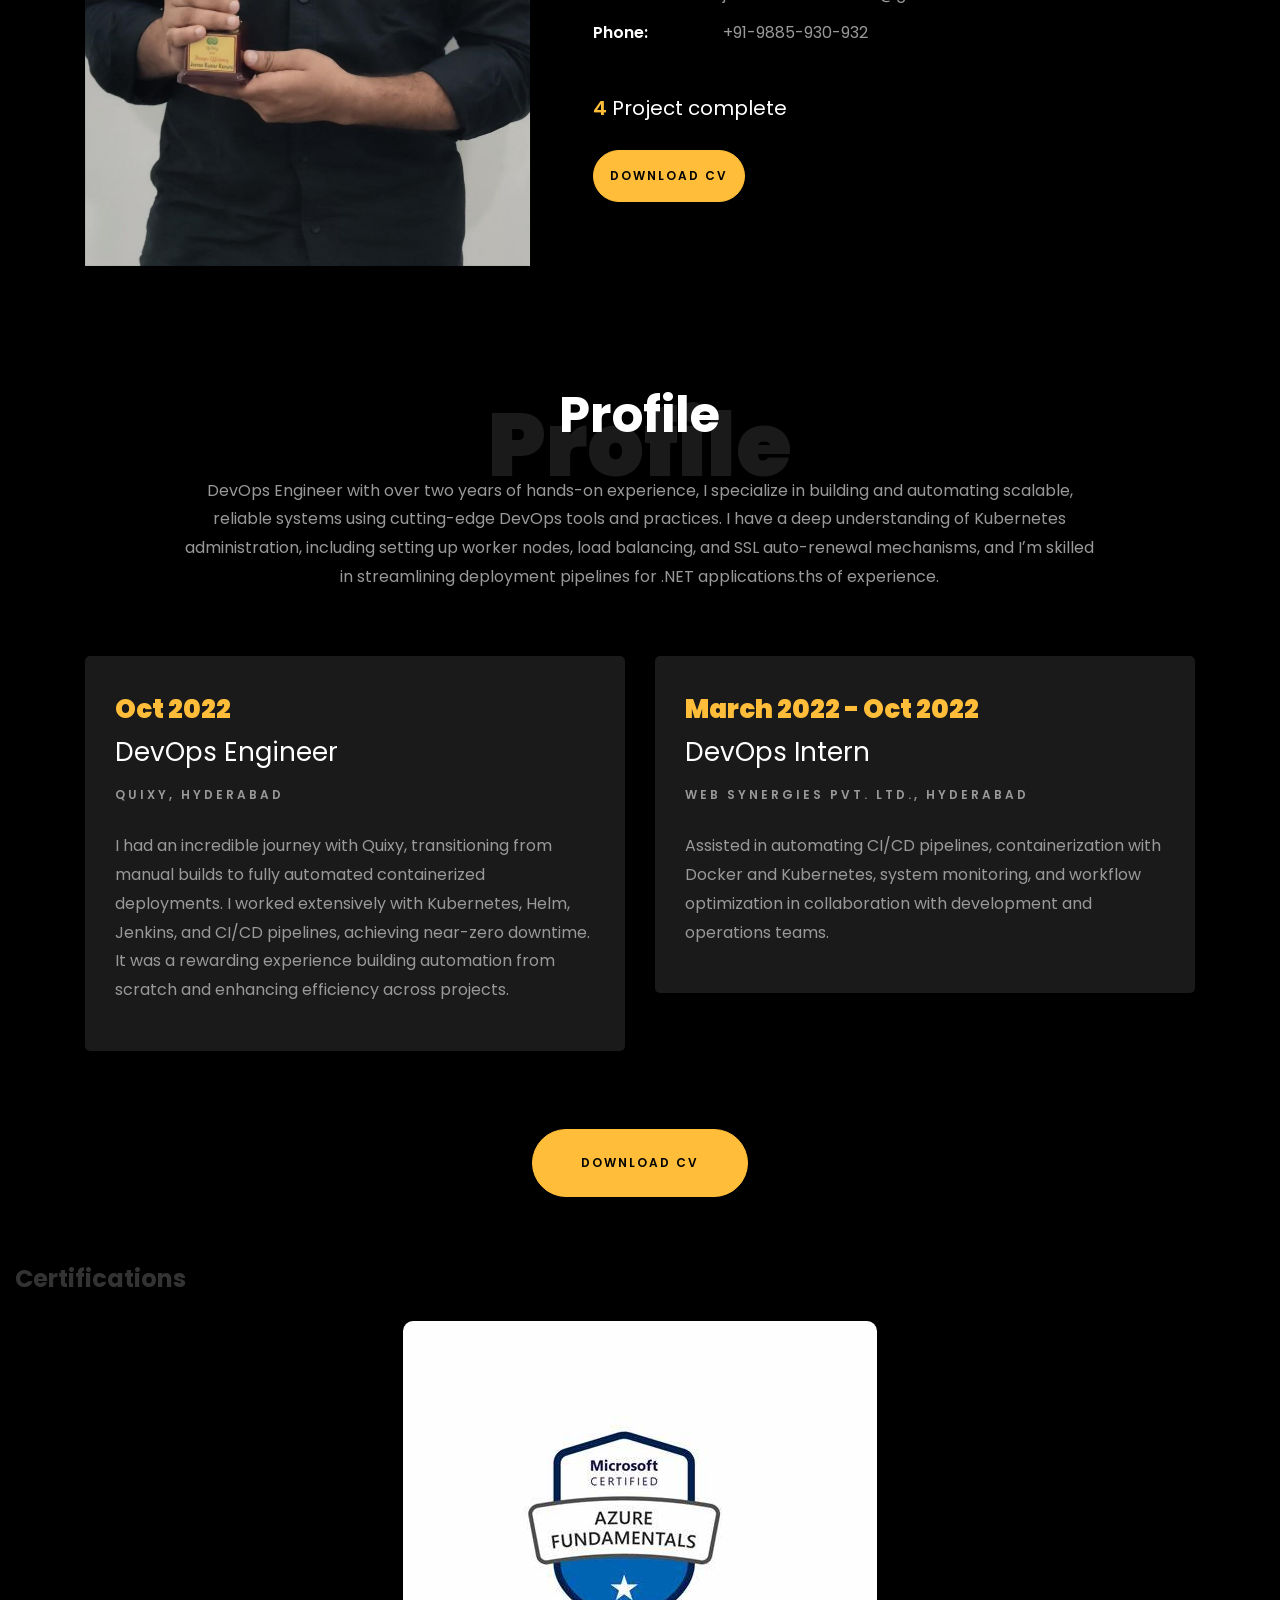
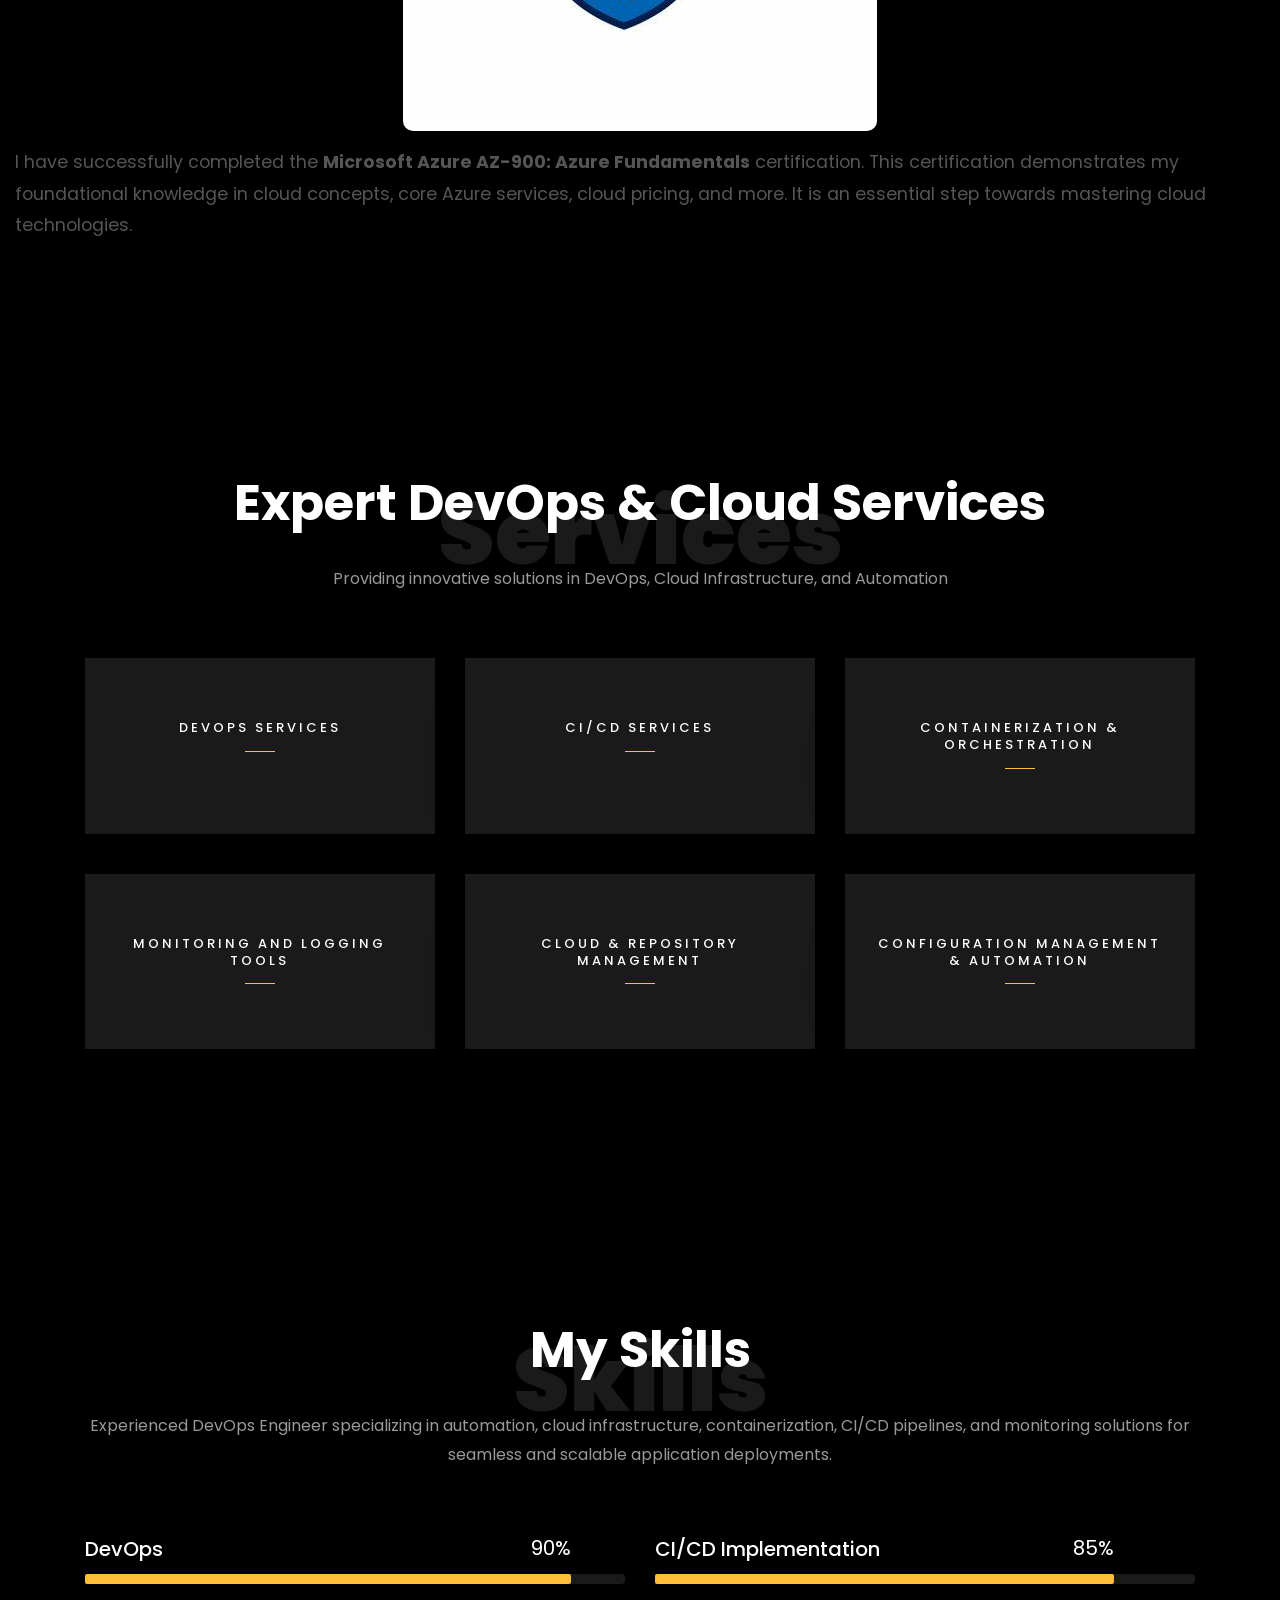
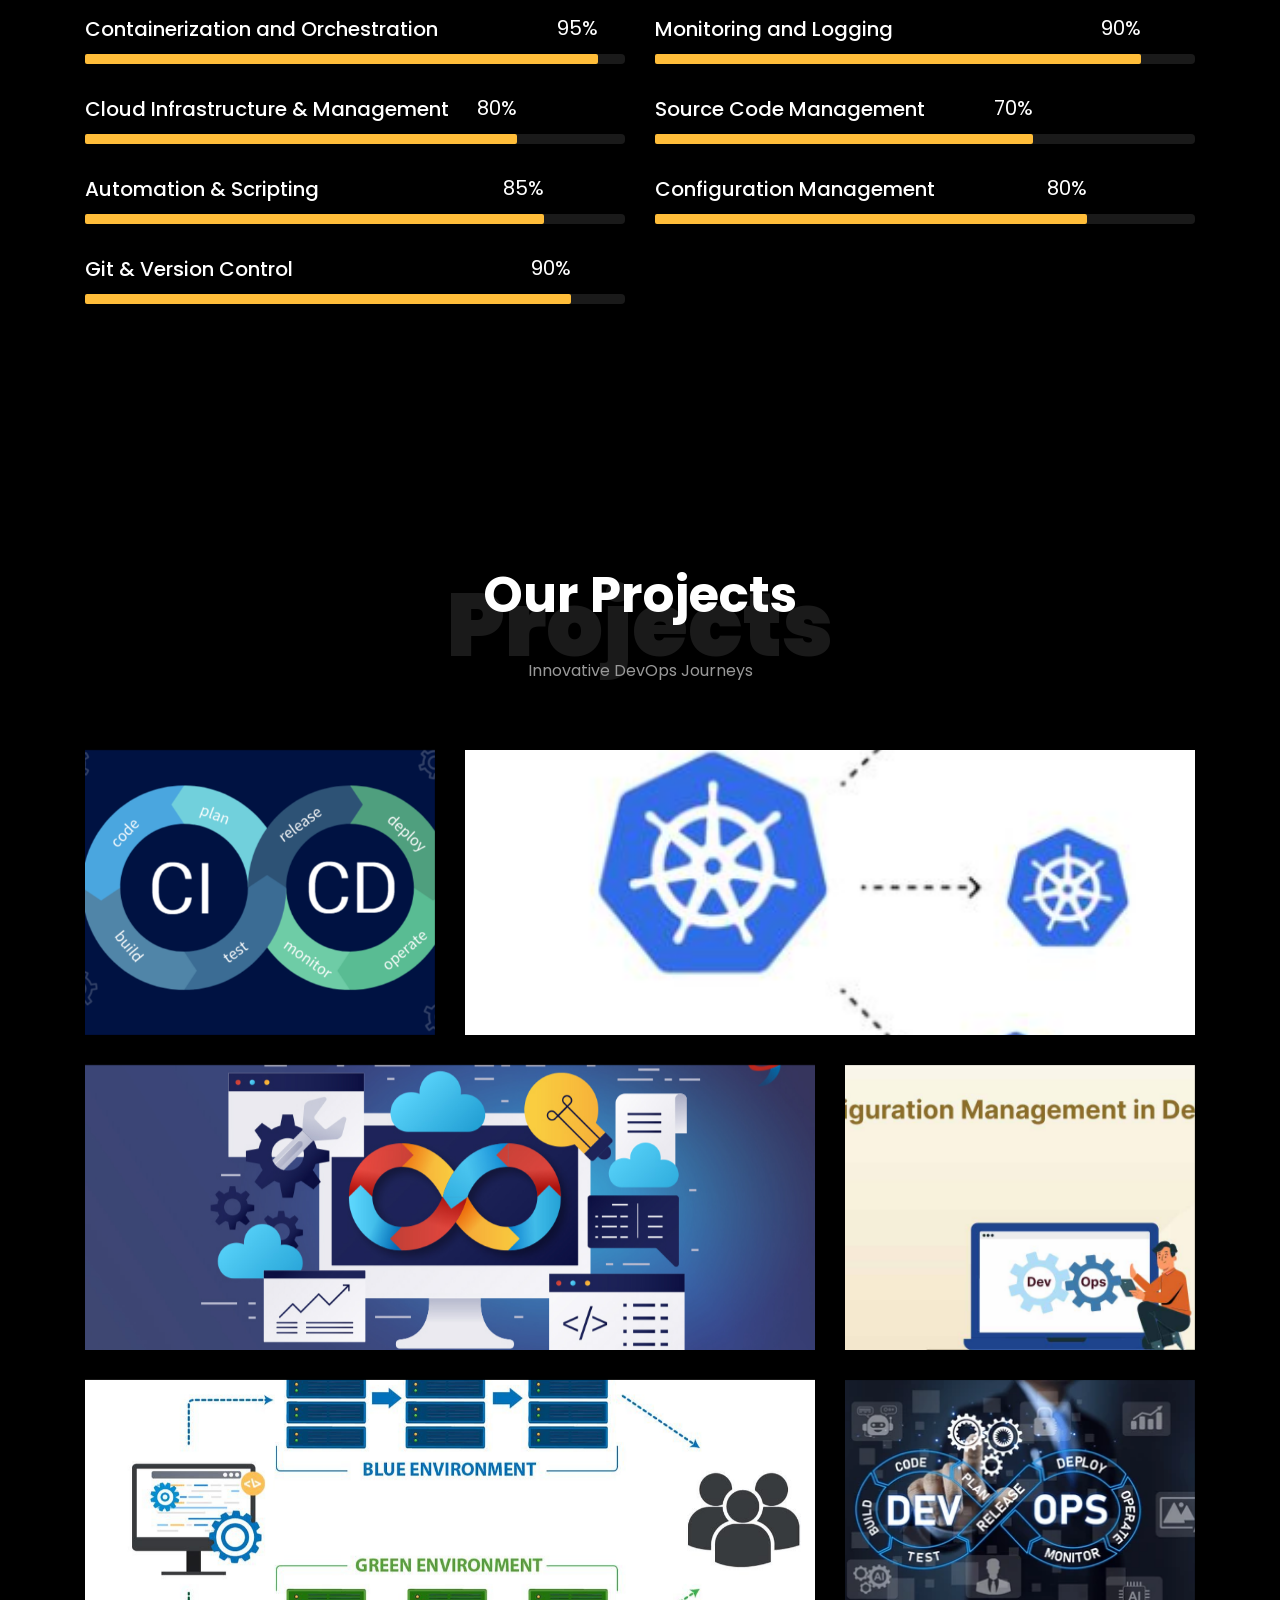
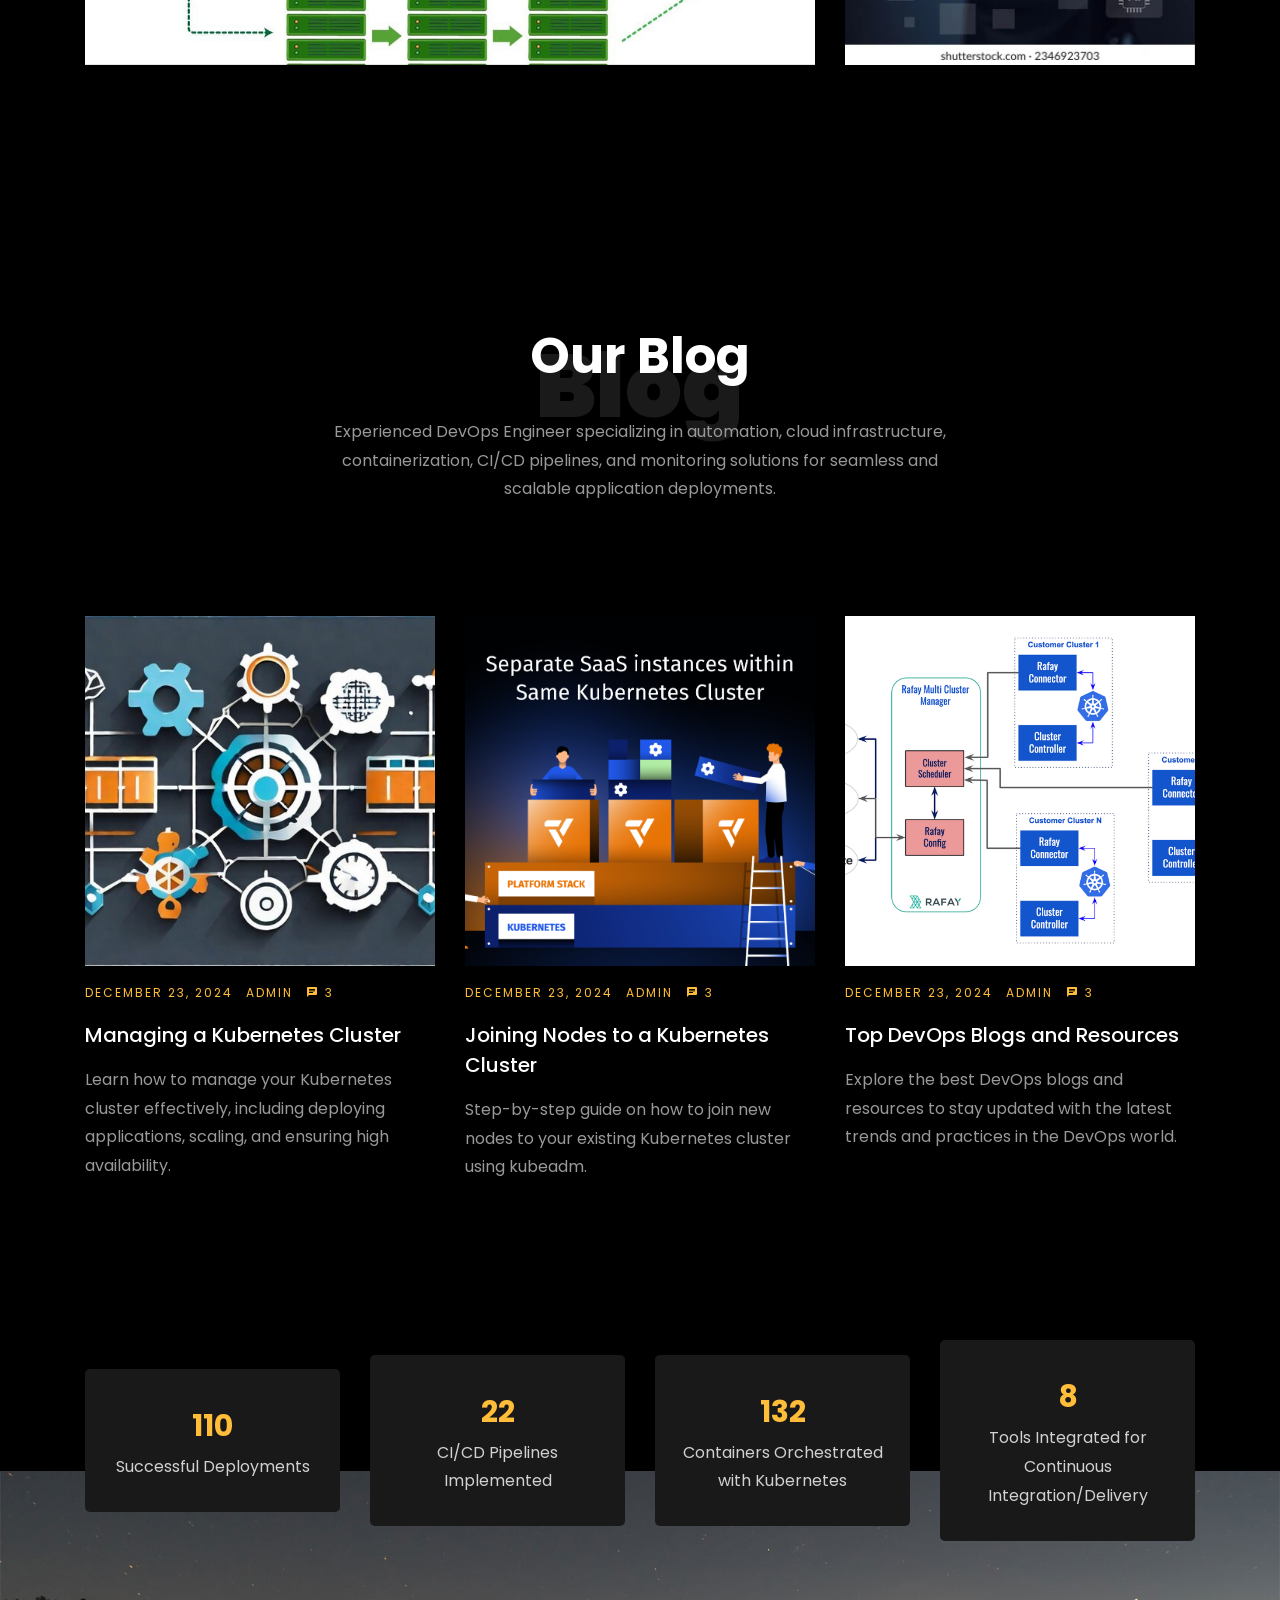
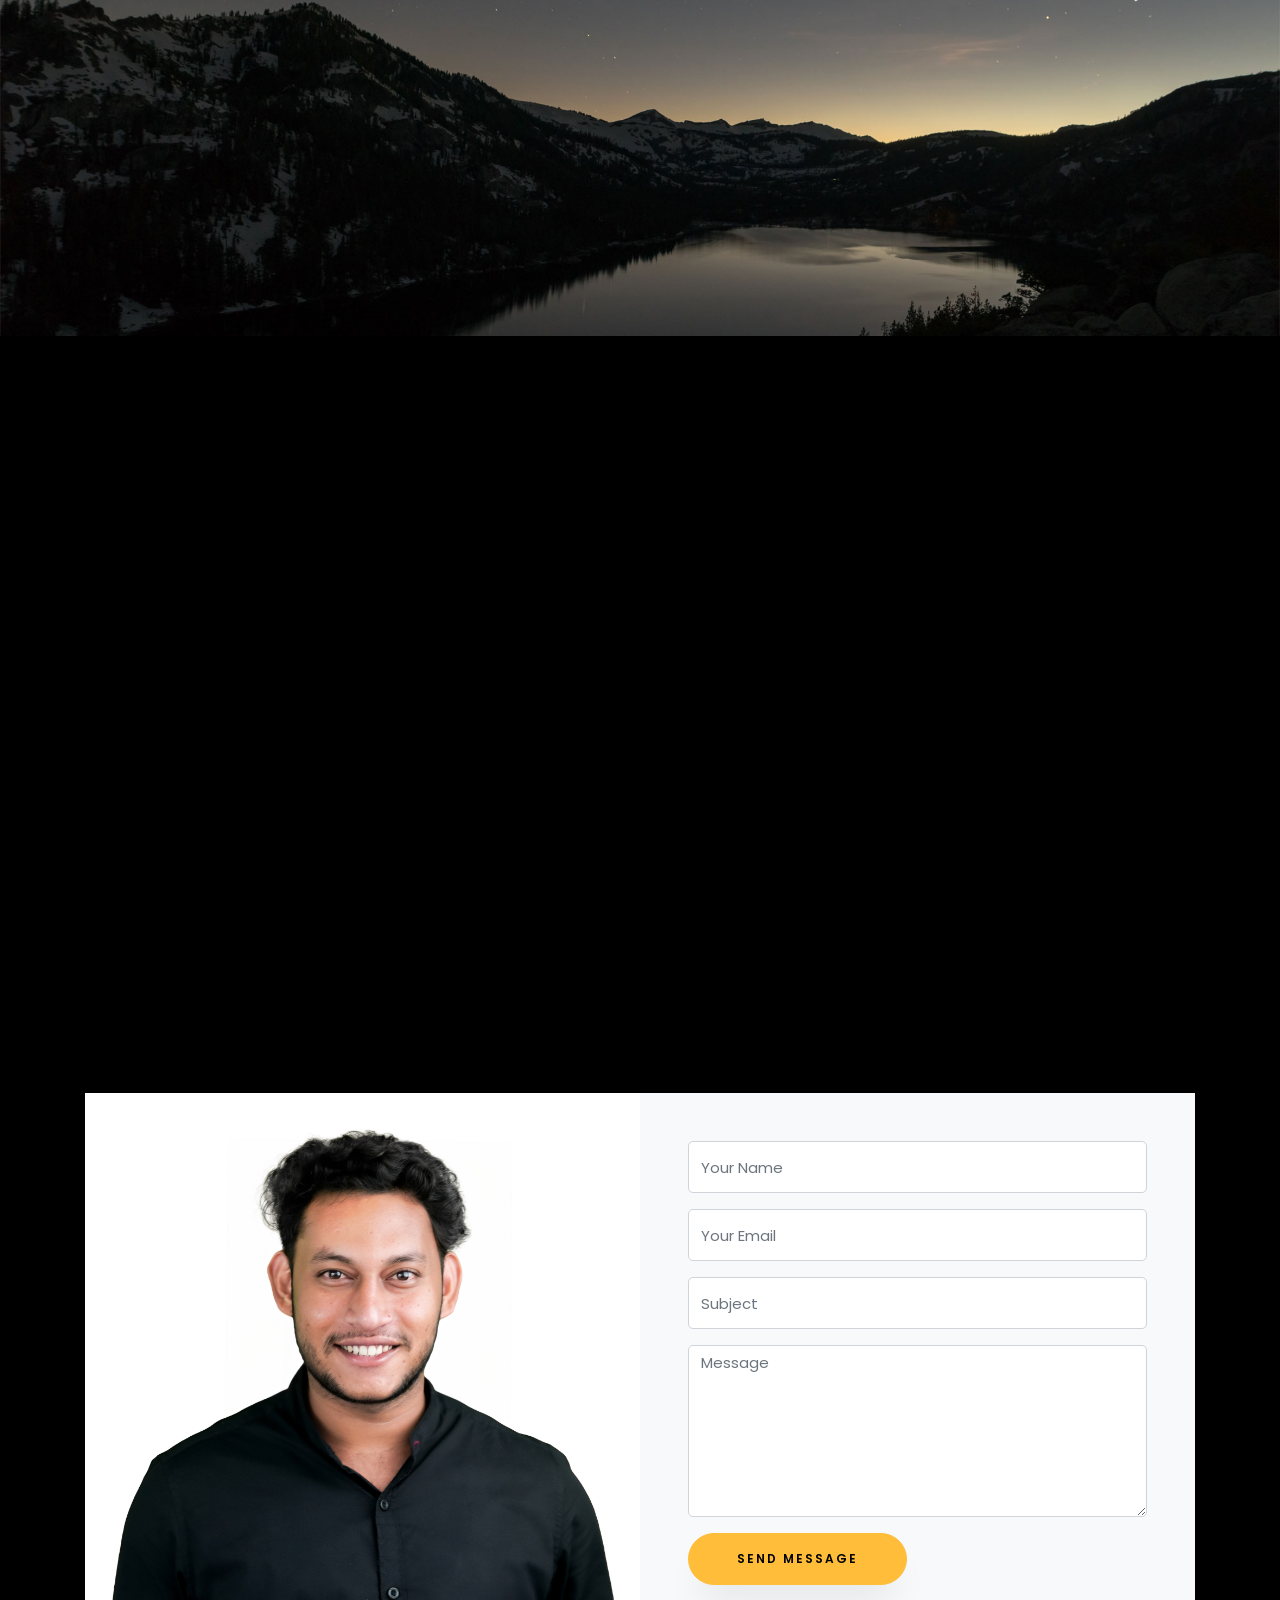
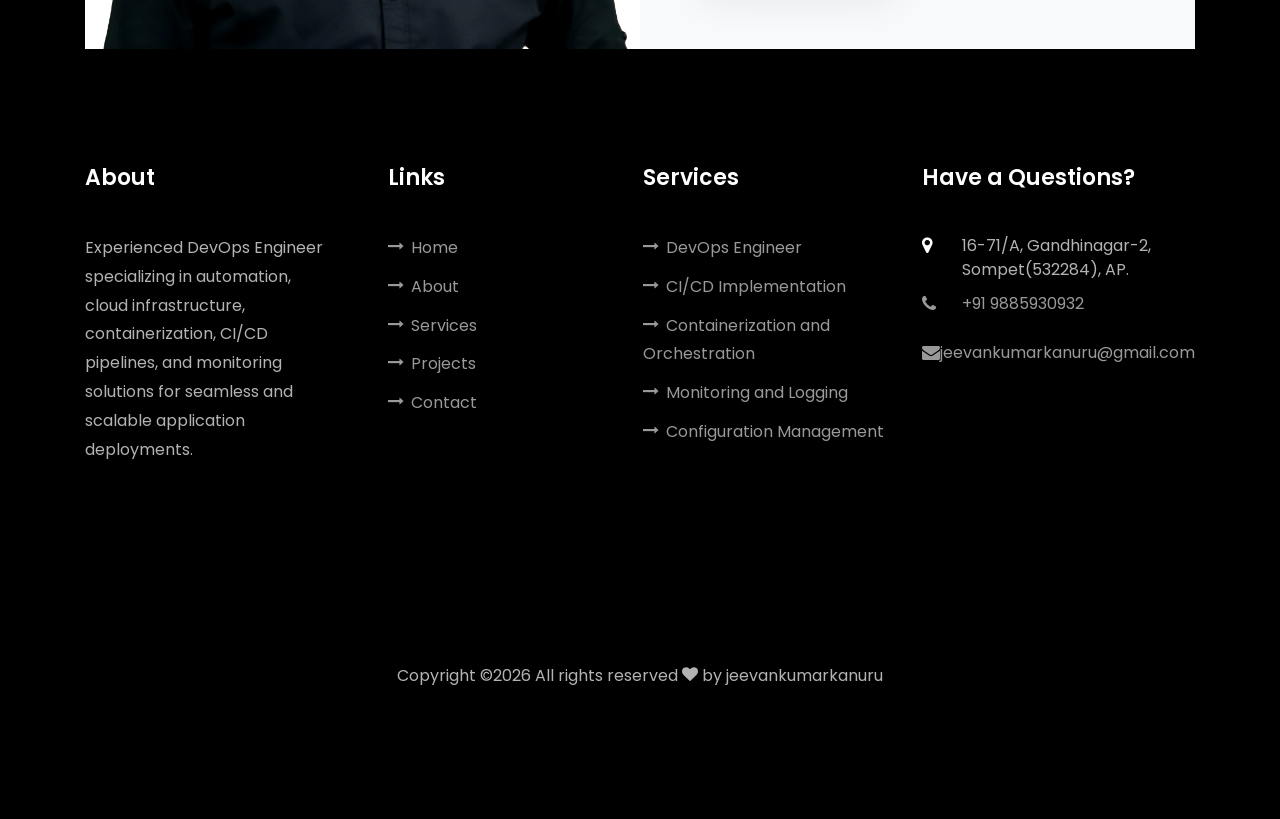
==== commit 910dbe4d: "updated the background image added" ====
--- a/index.html
+++ b/index.html
@@ -46,7 +46,6 @@
         </div>
       </div>
     </nav>
-	
     <!-- Home Section -->
     <section id="home-section" class="hero">
       <div class="home-slider  owl-carousel">
@@ -78,7 +77,7 @@
     			<div class="col-md-6 col-lg-5 d-flex">
     				<div class="img-about img d-flex align-items-stretch">
     					<div class="overlay"></div>
-	    				<div class="img d-flex align-self-stretch align-items-center" style="background-image:url(images/bg_1.png);">
+	    				<div class="img d-flex align-self-stretch align-items-center" style="background-image:url(images/bg_1.jpeg);">
 	    				</div>
     				</div>
     			</div>
@@ -87,7 +86,7 @@
 		          <div class="col-md-12 heading-section ftco-animate">
 		          	<h1 class="big">About</h1>
 		            <h2 class="mb-4">About Me</h2>
-		            <p>DevOps Engineer with over two years of hands-on experience, I specialize in building and automating scalable, reliable systems using cutting-edge DevOps tools and practices. I have a deep understanding of Kubernetes administration, including setting up worker nodes, load balancing, and SSL auto-renewal mechanisms, and Iʼm skilled in streamlining deployment pipelines for .NET applications.</p>
+		            <p>DevOps Engineer with 2.6+ years of experience, specializing in Kubernetes, CI/CD automation, containerization, and cloud migration. Skilled in designing scalable, highly available infrastructure using Docker, Helm, ArgoCD, Jenkins, and Bitbucket Pipelines. Recognized as the "Most Efficient in DevOps" by the Director of Engineering for optimizing deployment processes and enhancing system reliability. Experienced in Kubernetes-based application hosting, monitoring with Prometheus & Grafana, and migrating workloads to AWS. Passionate about AI-driven DevOps solutions, automation, and mentoring teams in best practices.</p>
 		            <ul class="about-info mt-4 px-md-0 px-2">
 		            	<li class="d-flex"><span>Name:</span> <span>Jeevan Kanuru</span></li>
 		            	<li class="d-flex"><span>Date of birth:</span> <span>July 18, 1998</span></li>
@@ -172,7 +171,6 @@
         </div>
     	</div>
     </section>
-
     <section class="ftco-section ftco-no-pb" id="profile-section">
     	<div class="container">
     		<div class="row justify-content-center pb-5">
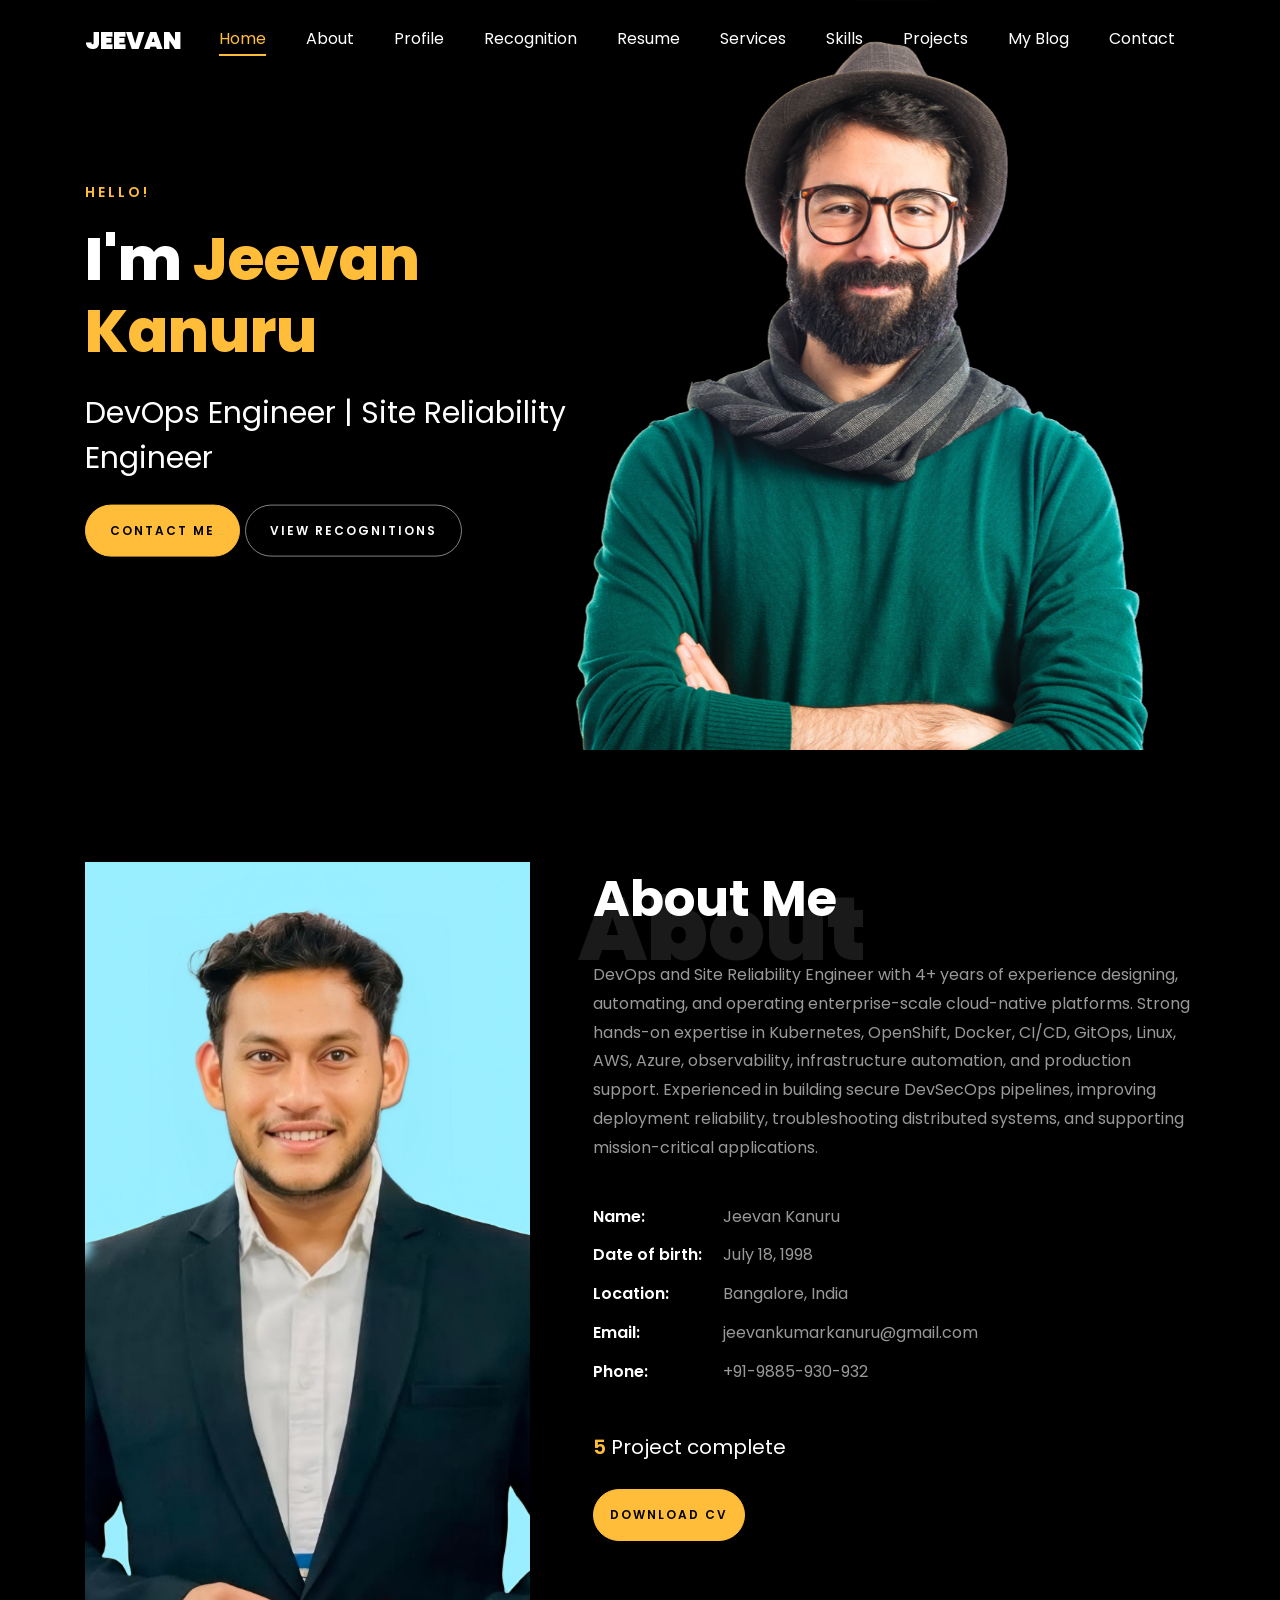
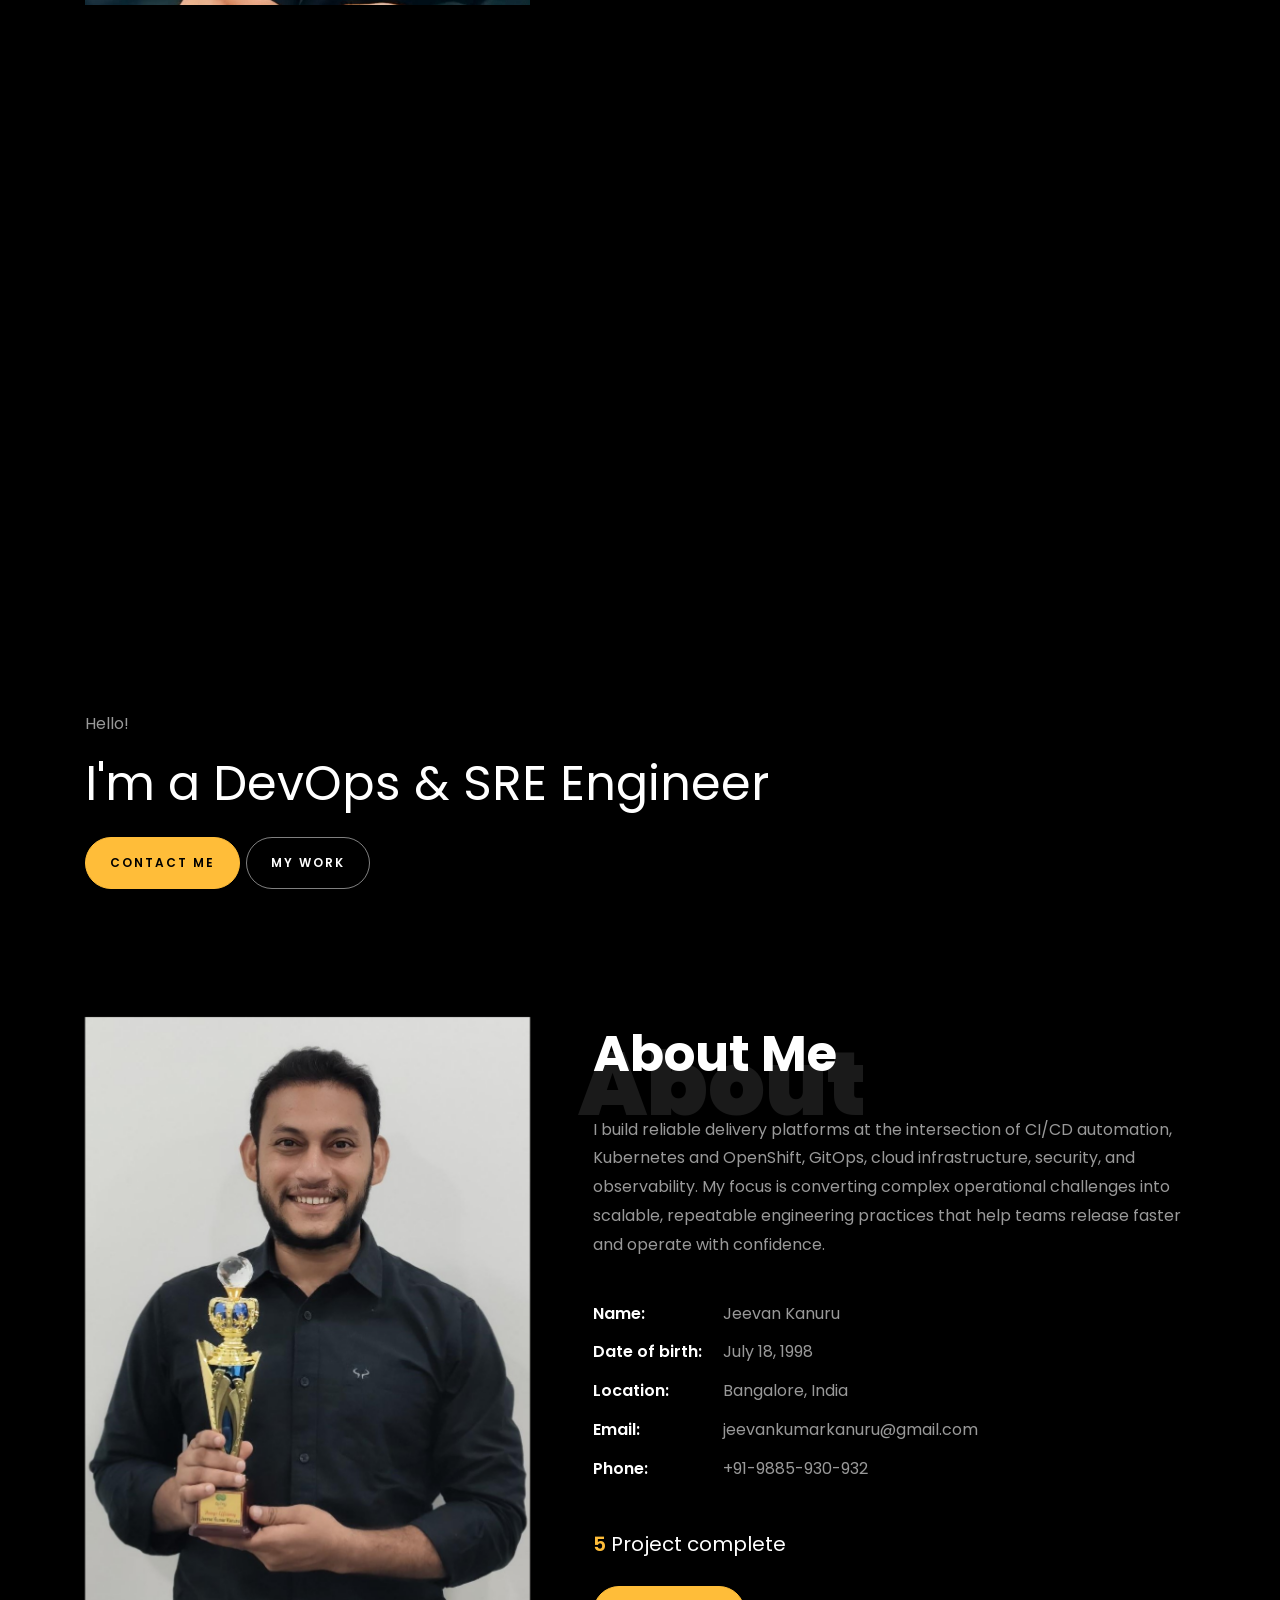
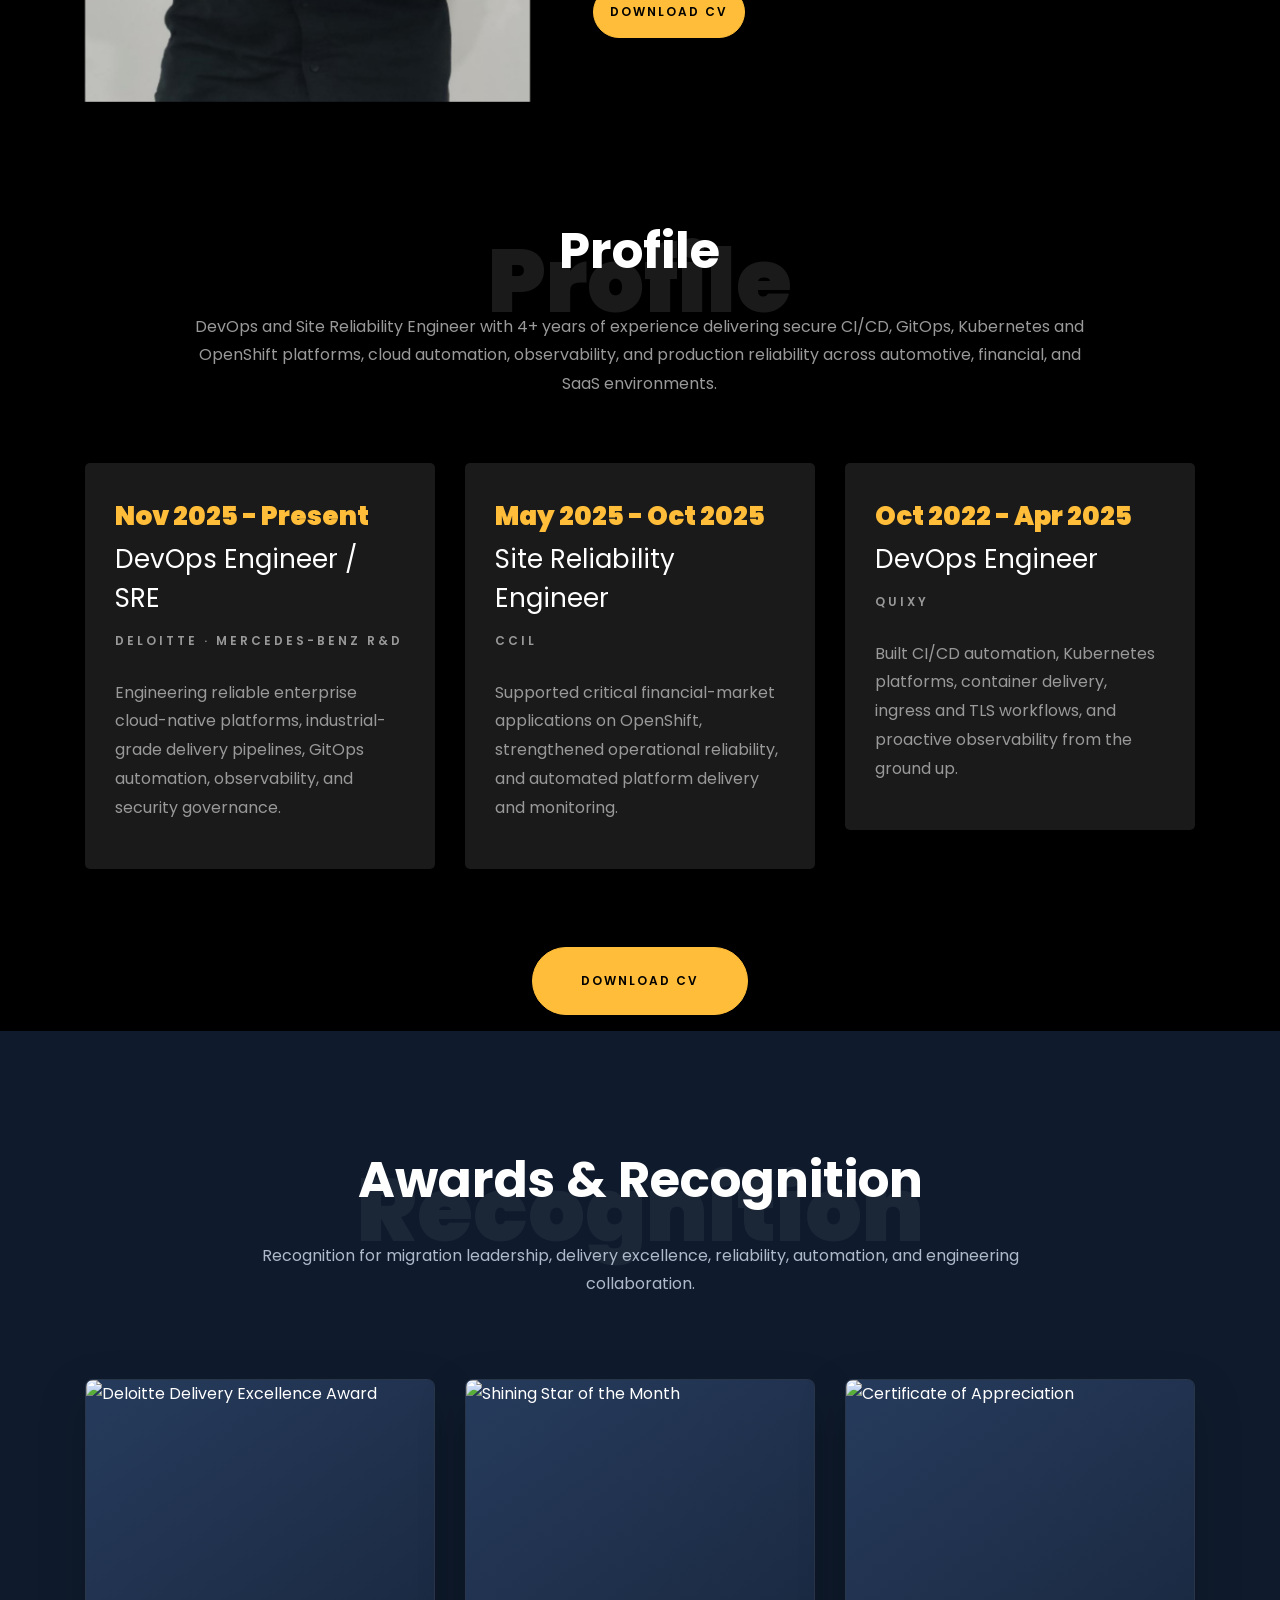
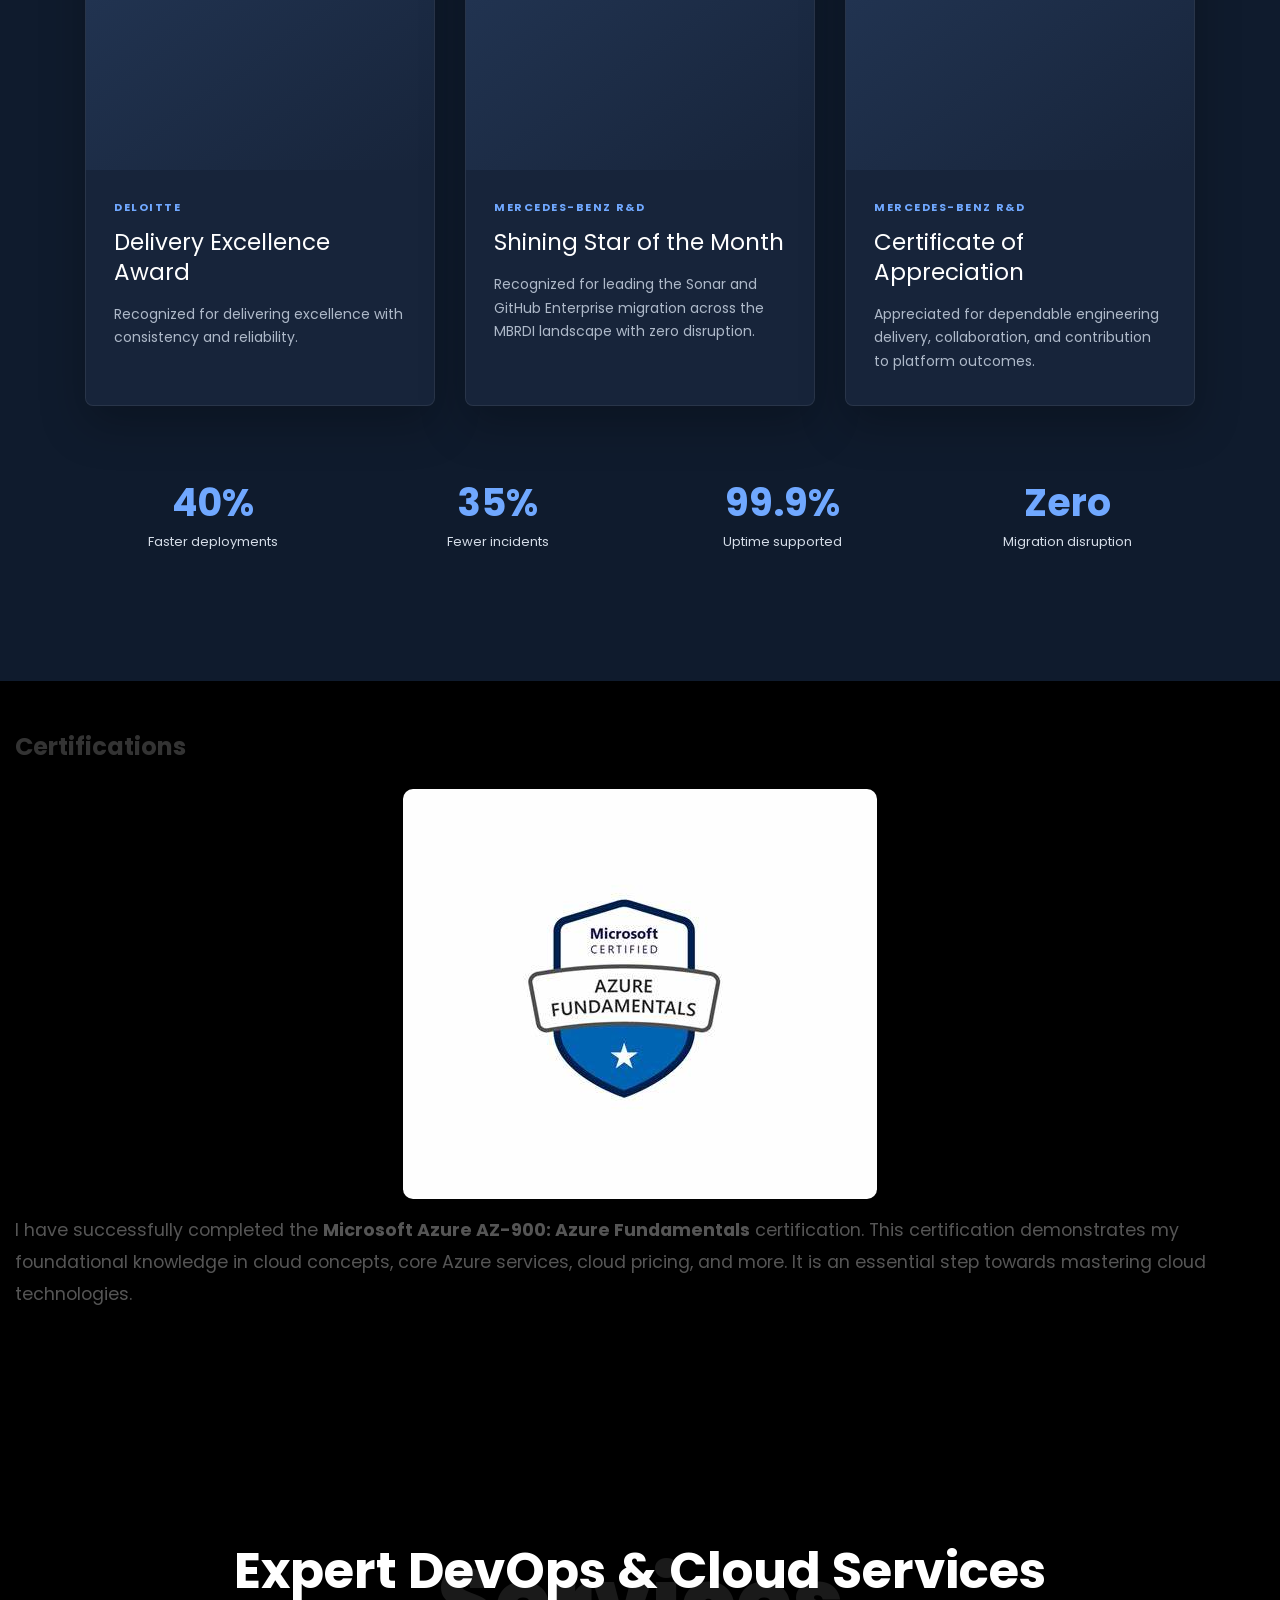
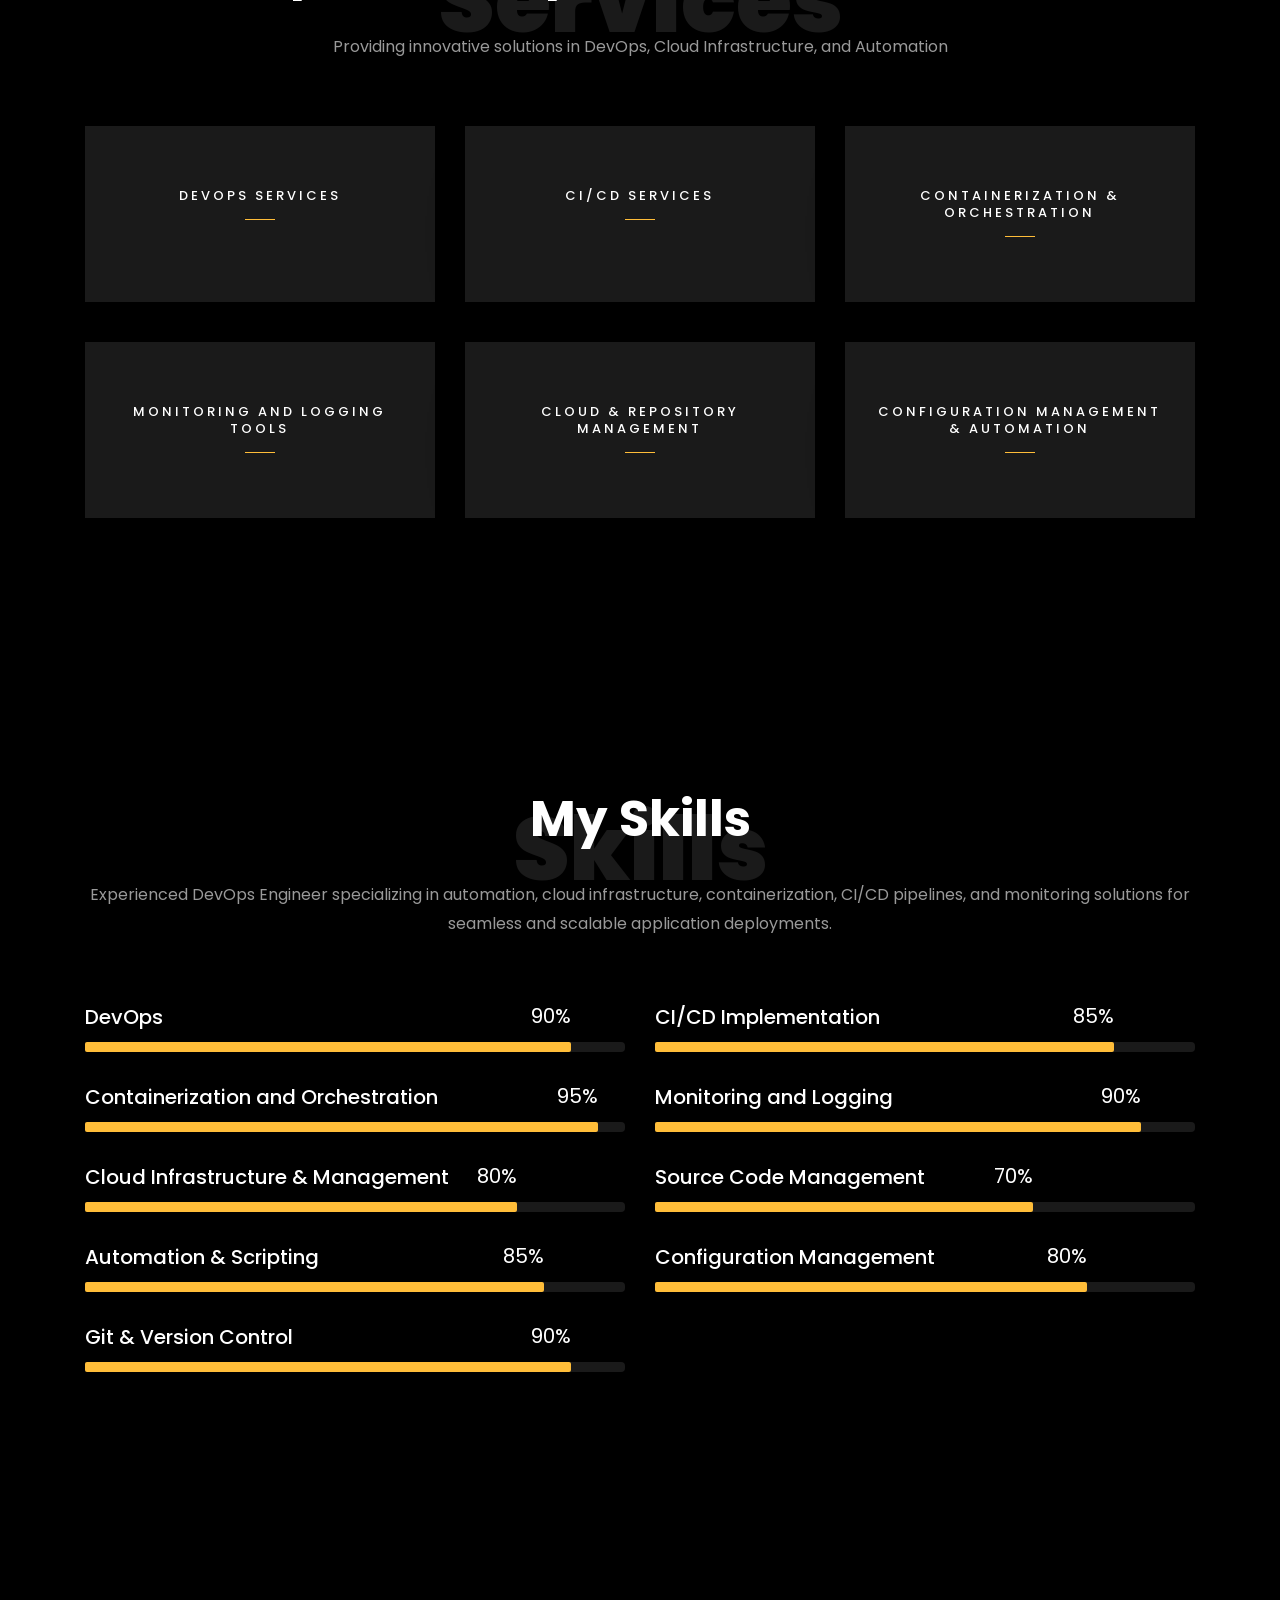
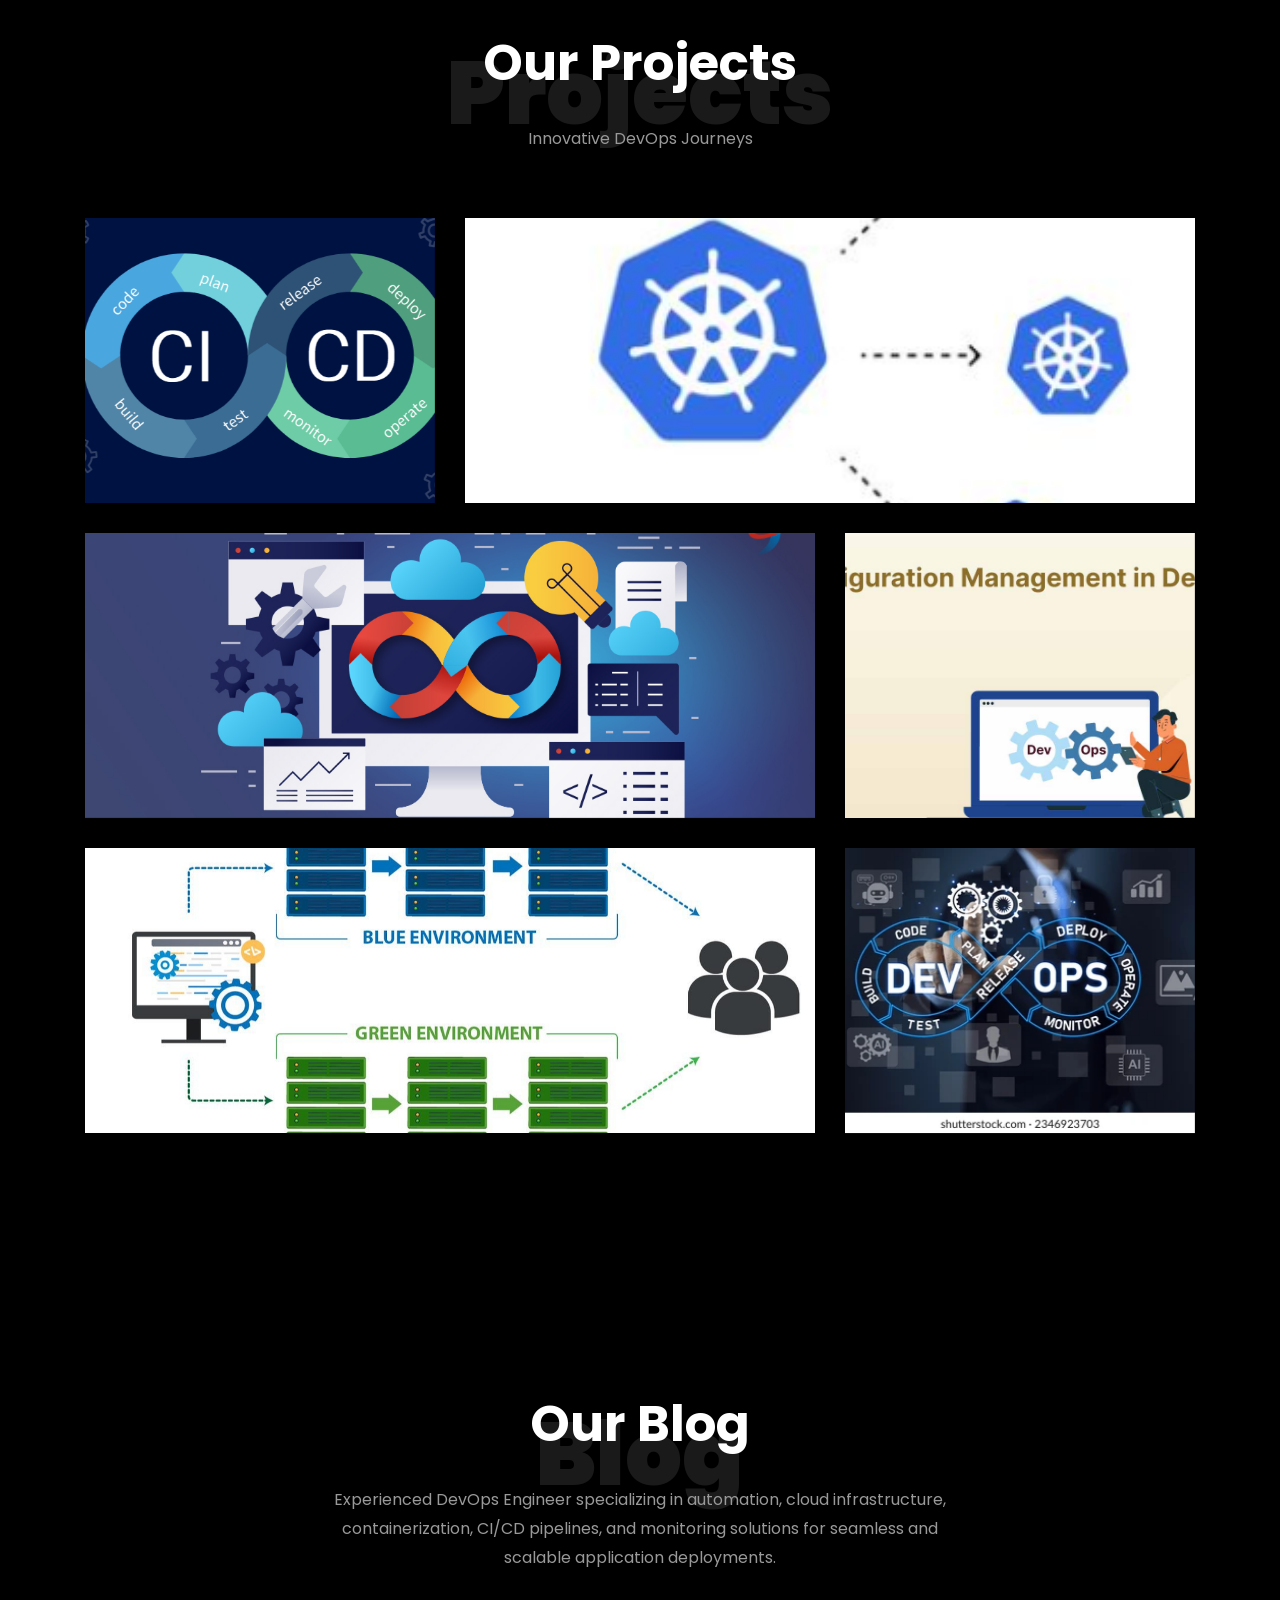
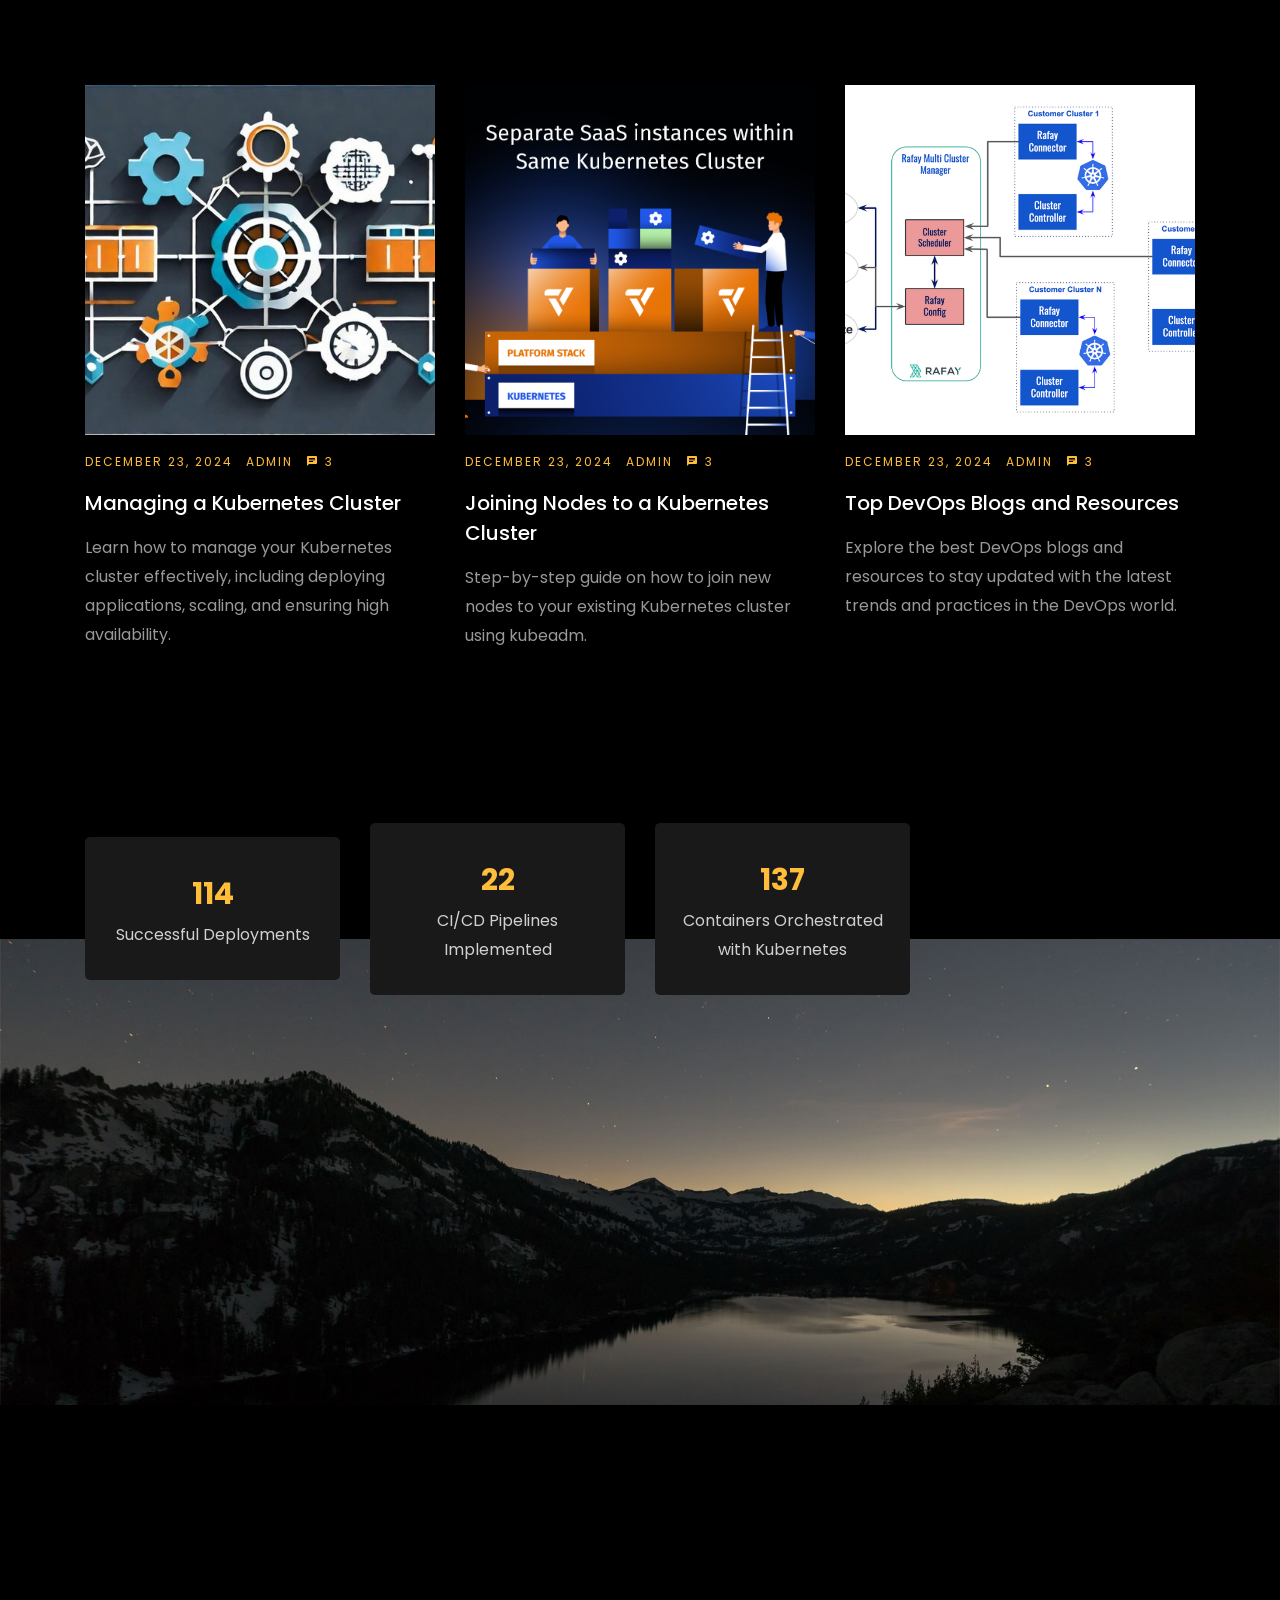
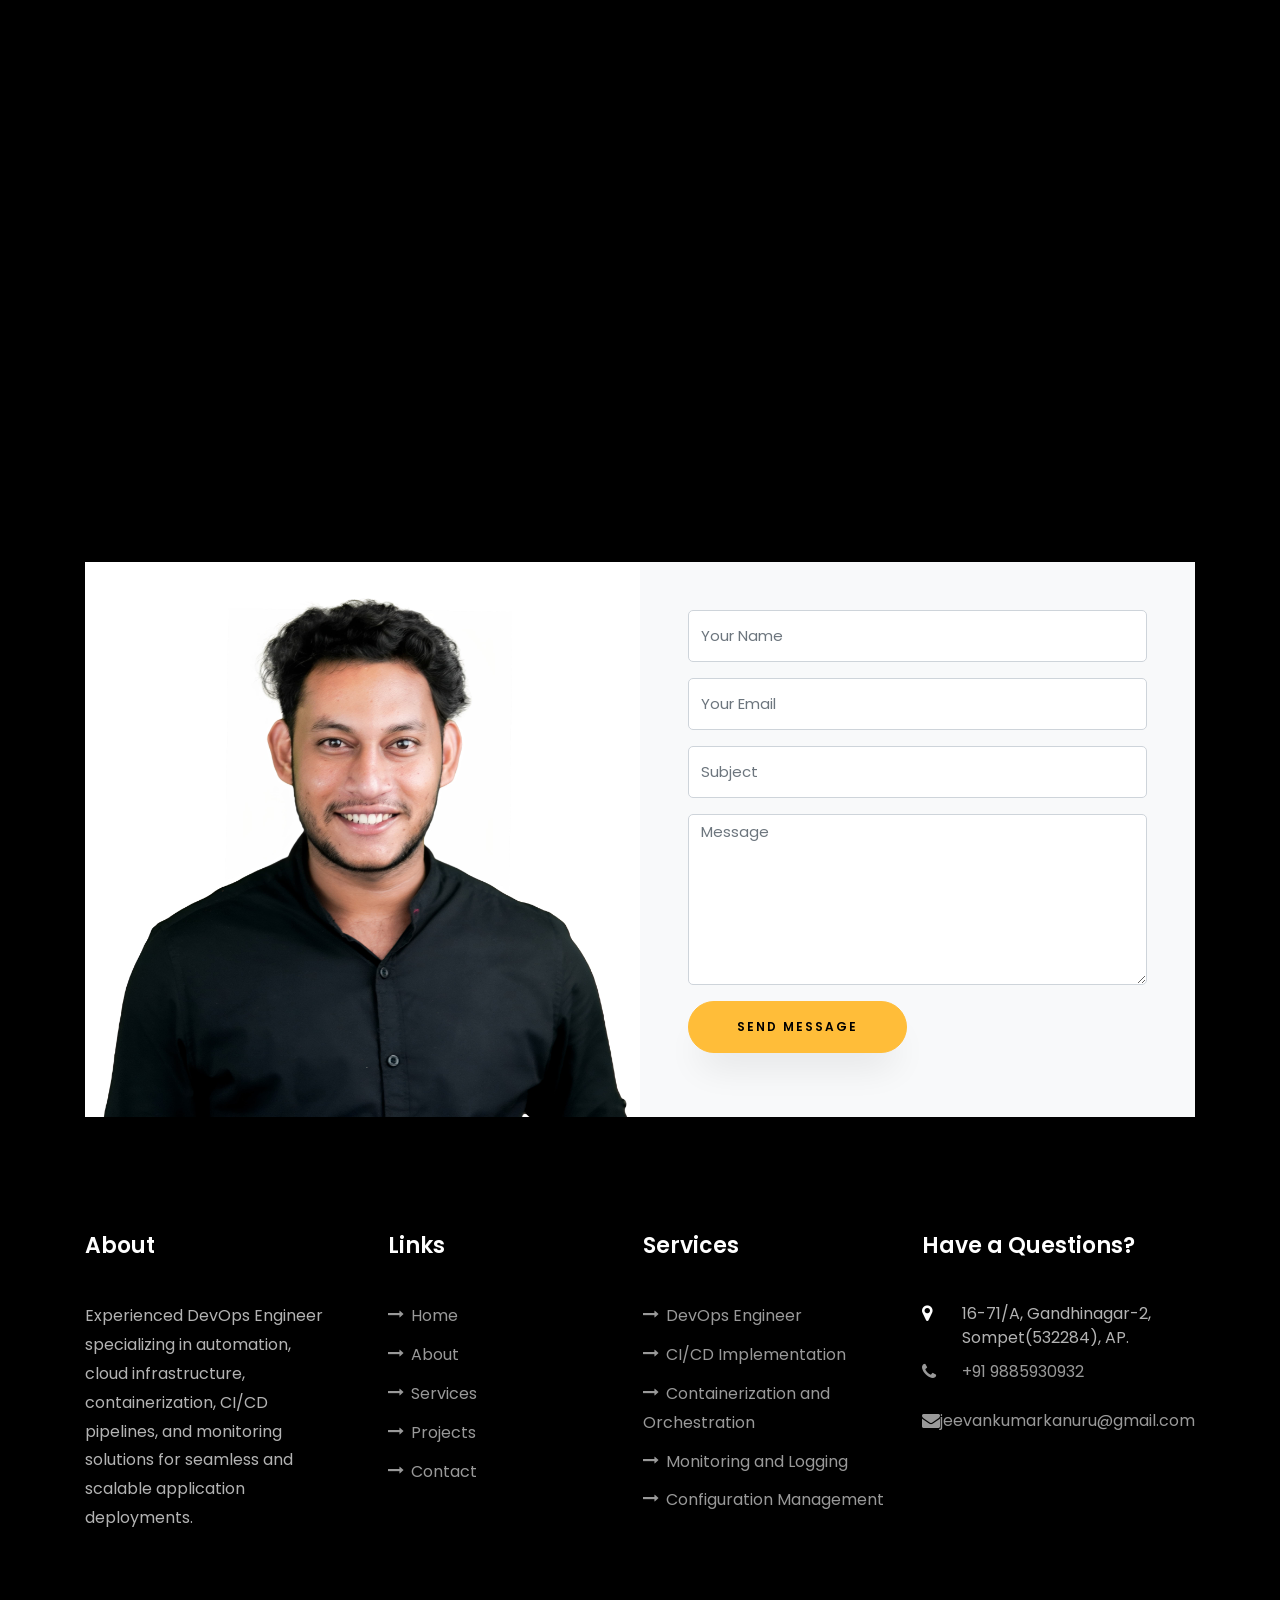
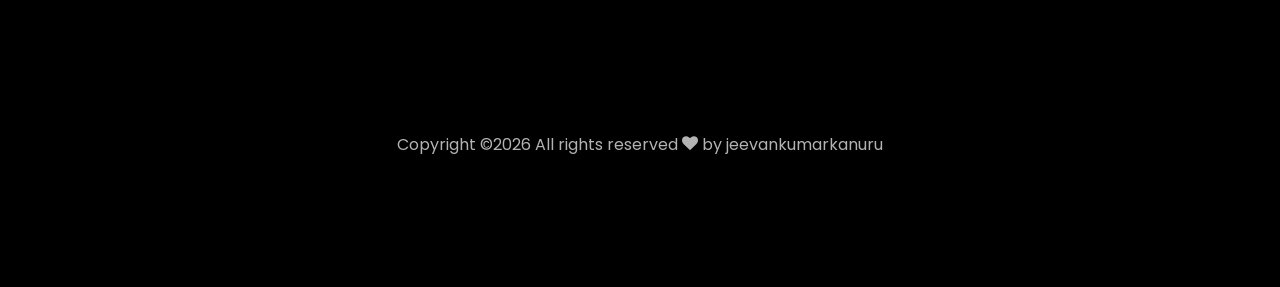
==== commit 0147153d: "Update index.html" ====
--- a/index.html
+++ b/index.html
@@ -1,7 +1,7 @@
 <!DOCTYPE html>
 <html lang="en">
   <head>
-    <title>Jeevan - DevOps Engineer @Quixy</title>
+    <title>Jeevan Kanuru | DevOps &amp; Site Reliability Engineer</title>
     <meta charset="utf-8">
     <meta name="viewport" content="width=device-width, initial-scale=1, shrink-to-fit=no">
     
@@ -36,6 +36,7 @@
             <li class="nav-item"><a href="#home-section" class="nav-link"><span>Home</span></a></li>
             <li class="nav-item"><a href="#about-section" class="nav-link"><span>About</span></a></li>
             <li class="nav-item"><a href="#profile-section" class="nav-link"><span>Profile</span></a></li>
+            <li class="nav-item"><a href="#recognition-section" class="nav-link"><span>Recognition</span></a></li>
             <li class="nav-item"><a href="https://kanuru-jeevankumar.github.io/resume.html" class="nav-link"><span>Resume</span></a></li>
             <li class="nav-item"><a href="#services-section" class="nav-link"><span>Services</span></a></li>
             <li class="nav-item"><a href="#skills-section" class="nav-link"><span>Skills</span></a></li>
@@ -60,8 +61,8 @@
                 <div class="text">
                   <span class="subheading">Hello!</span>
                   <h1 class="mb-4 mt-3">I'm <span>Jeevan Kanuru</span></h1>
-                  <h2 class="mb-4">DevOps Engineer</h2>
-                  <p><a href="#" class="btn btn-primary py-3 px-4">Hire me</a> <a href="#" class="btn btn-white btn-outline-white py-3 px-4">My works</a></p>
+                  <h2 class="mb-4">DevOps Engineer | Site Reliability Engineer</h2>
+                  <p><a href="#contact-section" class="btn btn-primary py-3 px-4">Contact me</a> <a href="#recognition-section" class="btn btn-white btn-outline-white py-3 px-4">View recognitions</a></p>
                 </div>
               </div>
             </div>
@@ -86,12 +87,11 @@
 		          <div class="col-md-12 heading-section ftco-animate">
 		          	<h1 class="big">About</h1>
 		            <h2 class="mb-4">About Me</h2>
-		            <p>DevOps Engineer with 2.6+ years of experience, specializing in Kubernetes, CI/CD automation, containerization, and cloud migration. Skilled in designing scalable, highly available infrastructure using Docker, Helm, ArgoCD, Jenkins, and Bitbucket Pipelines. Recognized as the "Most Efficient in DevOps" by the Director of Engineering for optimizing deployment processes and enhancing system reliability. Experienced in Kubernetes-based application hosting, monitoring with Prometheus & Grafana, and migrating workloads to AWS. Passionate about AI-driven DevOps solutions, automation, and mentoring teams in best practices.</p>
+		            <p>DevOps and Site Reliability Engineer with 4+ years of experience designing, automating, and operating enterprise-scale cloud-native platforms. Strong hands-on expertise in Kubernetes, OpenShift, Docker, CI/CD, GitOps, Linux, AWS, Azure, observability, infrastructure automation, and production support. Experienced in building secure DevSecOps pipelines, improving deployment reliability, troubleshooting distributed systems, and supporting mission-critical applications.</p>
 		            <ul class="about-info mt-4 px-md-0 px-2">
 		            	<li class="d-flex"><span>Name:</span> <span>Jeevan Kanuru</span></li>
 		            	<li class="d-flex"><span>Date of birth:</span> <span>July 18, 1998</span></li>
-		            	<li class="d-flex"><span>Address:</span> <span>Sompeta Andrapradesh, India</span></li>
-		            	<li class="d-flex"><span>Zip code:</span> <span>532284</span></li>
+		            	<li class="d-flex"><span>Location:</span> <span>Bangalore, India</span></li>
 		            	<li class="d-flex"><span>Email:</span> <span>jeevankumarkanuru@gmail.com</span></li>
 		            	<li class="d-flex"><span>Phone: </span> <span>+91-9885-930-932</span></li>
 		            </ul>
@@ -117,8 +117,8 @@
 		          <div class="one-forth d-flex align-items-center ftco-animate" data-scrollax=" properties: { translateY: '70%' }">
 		          	<div class="text">
 		          		<span class="subheading">Hello!</span>
-			            <h1 class="mb-4 mt-3">I'm a <span>DevOps Engineer</span> @Quixy</h1>
-			            <p><a href="#" class="btn btn-primary py-3 px-4">Hire me</a> <a href="#" class="btn btn-white btn-outline-white py-3 px-4">My works</a></p>
+			            <h1 class="mb-4 mt-3">I'm a <span>DevOps &amp; SRE Engineer</span></h1>
+			            <p><a href="#contact-section" class="btn btn-primary py-3 px-4">Contact me</a> <a href="#projects-section" class="btn btn-white btn-outline-white py-3 px-4">My work</a></p>
 		            </div>
 		          </div>
 	        	</div>
@@ -141,18 +141,11 @@
 		          <div class="col-md-12 heading-section ftco-animate">
 		          	<h1 class="big">About</h1>
 		            <h2 class="mb-4">About Me</h2>
-		            <p>DevOps Engineer with over two years of hands-on experience, I
-						specialize in building and automating scalable, reliable systems
-						using cutting-edge DevOps tools and practices. I have a deep
-						understanding of Kubernetes administration, including setting up
-						worker nodes, load balancing, and SSL auto-renewal mechanisms,
-						and Iʼm skilled in streamlining deployment pipelines for .NET
-						applications.ths of experience.</p>
+		            <p>I build reliable delivery platforms at the intersection of CI/CD automation, Kubernetes and OpenShift, GitOps, cloud infrastructure, security, and observability. My focus is converting complex operational challenges into scalable, repeatable engineering practices that help teams release faster and operate with confidence.</p>
 		            <ul class="about-info mt-4 px-md-0 px-2">
 		            	<li class="d-flex"><span>Name:</span> <span>Jeevan Kanuru</span></li>
 		            	<li class="d-flex"><span>Date of birth:</span> <span>July 18, 1998</span></li>
-		            	<li class="d-flex"><span>Address:</span> <span>Sompeta Andrapradesh, India</span></li>
-		            	<li class="d-flex"><span>Zip code:</span> <span>532284</span></li>
+		            	<li class="d-flex"><span>Location:</span> <span>Bangalore, India</span></li>
 		            	<li class="d-flex"><span>Email:</span> <span>jeevankumarkanuru@gmail.com</span></li>
 		            	<li class="d-flex"><span>Phone: </span> <span>+91-9885-930-932</span></li>
 		            </ul>
@@ -177,32 +170,32 @@
           <div class="col-md-10 heading-section text-center ftco-animate">
           	<h1 class="big big-2">Profile</h1>
             <h2 class="mb-4">Profile</h2>
-            <p>DevOps Engineer with over two years of hands-on experience, I
-				specialize in building and automating scalable, reliable systems
-				using cutting-edge DevOps tools and practices. I have a deep
-				understanding of Kubernetes administration, including setting up
-				worker nodes, load balancing, and SSL auto-renewal mechanisms,
-				and Iʼm skilled in streamlining deployment pipelines for .NET
-				applications.ths of experience.</p>
+            <p>DevOps and Site Reliability Engineer with 4+ years of experience delivering secure CI/CD, GitOps, Kubernetes and OpenShift platforms, cloud automation, observability, and production reliability across automotive, financial, and SaaS environments.</p>
           </div>
         </div>
 		<div class="row">
-			<!-- DevOps Engineer Section -->
-			<div class="col-md-6">
+			<div class="col-md-4">
 				<div class="resume-wrap ftco-animate">
-					<span class="date">Oct 2022</span>
+					<span class="date">Nov 2025 - Present</span>
+					<h2>DevOps Engineer / SRE</h2>
+					<span class="position">Deloitte · Mercedes-Benz R&amp;D</span>
+					<p class="mt-4">Engineering reliable enterprise cloud-native platforms, industrial-grade delivery pipelines, GitOps automation, observability, and security governance.</p>
+				</div>
+			</div>
+			<div class="col-md-4">
+				<div class="resume-wrap ftco-animate">
+					<span class="date">May 2025 - Oct 2025</span>
+					<h2>Site Reliability Engineer</h2>
+					<span class="position">CCIL</span>
+					<p class="mt-4">Supported critical financial-market applications on OpenShift, strengthened operational reliability, and automated platform delivery and monitoring.</p>
+				</div>
+			</div>
+			<div class="col-md-4">
+				<div class="resume-wrap ftco-animate">
+					<span class="date">Oct 2022 - Apr 2025</span>
 					<h2>DevOps Engineer</h2>
-					<span class="position">Quixy, Hyderabad</span>
-					<p class="mt-4">I had an incredible journey with Quixy, transitioning from manual builds to fully automated containerized deployments. I worked extensively with Kubernetes, Helm, Jenkins, and CI/CD pipelines, achieving near-zero downtime. It was a rewarding experience building automation from scratch and enhancing efficiency across projects.</p>
-				</div>
-			</div>
-			<!-- DevOps Intern Section -->
-			<div class="col-md-6">
-				<div class="resume-wrap ftco-animate">
-					<span class="date">March 2022 - Oct 2022</span>
-					<h2>DevOps Intern</h2>
-					<span class="position">Web Synergies Pvt. Ltd., Hyderabad</span>
-					<p class="mt-4">Assisted in automating CI/CD pipelines, containerization with Docker and Kubernetes, system monitoring, and workflow optimization in collaboration with development and operations teams.</p>
+					<span class="position">Quixy</span>
+					<p class="mt-4">Built CI/CD automation, Kubernetes platforms, container delivery, ingress and TLS workflows, and proactive observability from the ground up.</p>
 				</div>
 			</div>
 		</div>
@@ -212,6 +205,78 @@
     			</div>
     		</div>
     	</div>
+    </section>
+    <!-- Awards and Recognition Section -->
+    <section class="ftco-section recognition-section" id="recognition-section">
+      <div class="container">
+        <div class="row justify-content-center mb-5 pb-3">
+          <div class="col-md-9 heading-section text-center ftco-animate">
+            <h1 class="big big-2">Recognition</h1>
+            <h2 class="mb-4">Awards &amp; Recognition</h2>
+            <p>Recognition for migration leadership, delivery excellence, reliability, automation, and engineering collaboration.</p>
+          </div>
+        </div>
+
+        <div class="row">
+          <div class="col-md-4 d-flex ftco-animate">
+            <div class="recognition-card">
+              <div class="recognition-image">
+                <img src="images/delivery-excellence-award.jpeg" alt="Deloitte Delivery Excellence Award">
+              </div>
+              <div class="recognition-content">
+                <span class="recognition-company">Deloitte</span>
+                <h3>Delivery Excellence Award</h3>
+                <p>Recognized for delivering excellence with consistency and reliability.</p>
+              </div>
+            </div>
+          </div>
+
+          <div class="col-md-4 d-flex ftco-animate">
+            <div class="recognition-card">
+              <div class="recognition-image recognition-image-wide">
+                <img src="images/shining-star.jpeg" alt="Shining Star of the Month">
+              </div>
+              <div class="recognition-content">
+                <span class="recognition-company">Mercedes-Benz R&amp;D</span>
+                <h3>Shining Star of the Month</h3>
+                <p>Recognized for leading the Sonar and GitHub Enterprise migration across the MBRDI landscape with zero disruption.</p>
+              </div>
+            </div>
+          </div>
+
+          <div class="col-md-4 d-flex ftco-animate">
+            <div class="recognition-card">
+              <div class="recognition-image">
+                <img src="images/certificate-appreciation.jpeg" alt="Certificate of Appreciation">
+              </div>
+              <div class="recognition-content">
+                <span class="recognition-company">Mercedes-Benz R&amp;D</span>
+                <h3>Certificate of Appreciation</h3>
+                <p>Appreciated for dependable engineering delivery, collaboration, and contribution to platform outcomes.</p>
+              </div>
+            </div>
+          </div>
+        </div>
+
+        <div class="row mt-5">
+          <div class="col-md-3 col-6 text-center ftco-animate">
+            <div class="impact-number">40%</div>
+            <p>Faster deployments</p>
+          </div>
+          <div class="col-md-3 col-6 text-center ftco-animate">
+            <div class="impact-number">35%</div>
+            <p>Fewer incidents</p>
+          </div>
+          <div class="col-md-3 col-6 text-center ftco-animate">
+            <div class="impact-number">99.9%</div>
+            <p>Uptime supported</p>
+          </div>
+          <div class="col-md-3 col-6 text-center ftco-animate">
+            <div class="impact-number">Zero</div>
+            <p>Migration disruption</p>
+          </div>
+        </div>
+      </div>
     </section>
      <!-- Azure Certification Section (inside Profile) -->
 <div class="col-md-12 pt-5">
@@ -777,4 +842,4 @@
   <script src="js/main.js"></script>
     
   </body>
-</html>+</html>
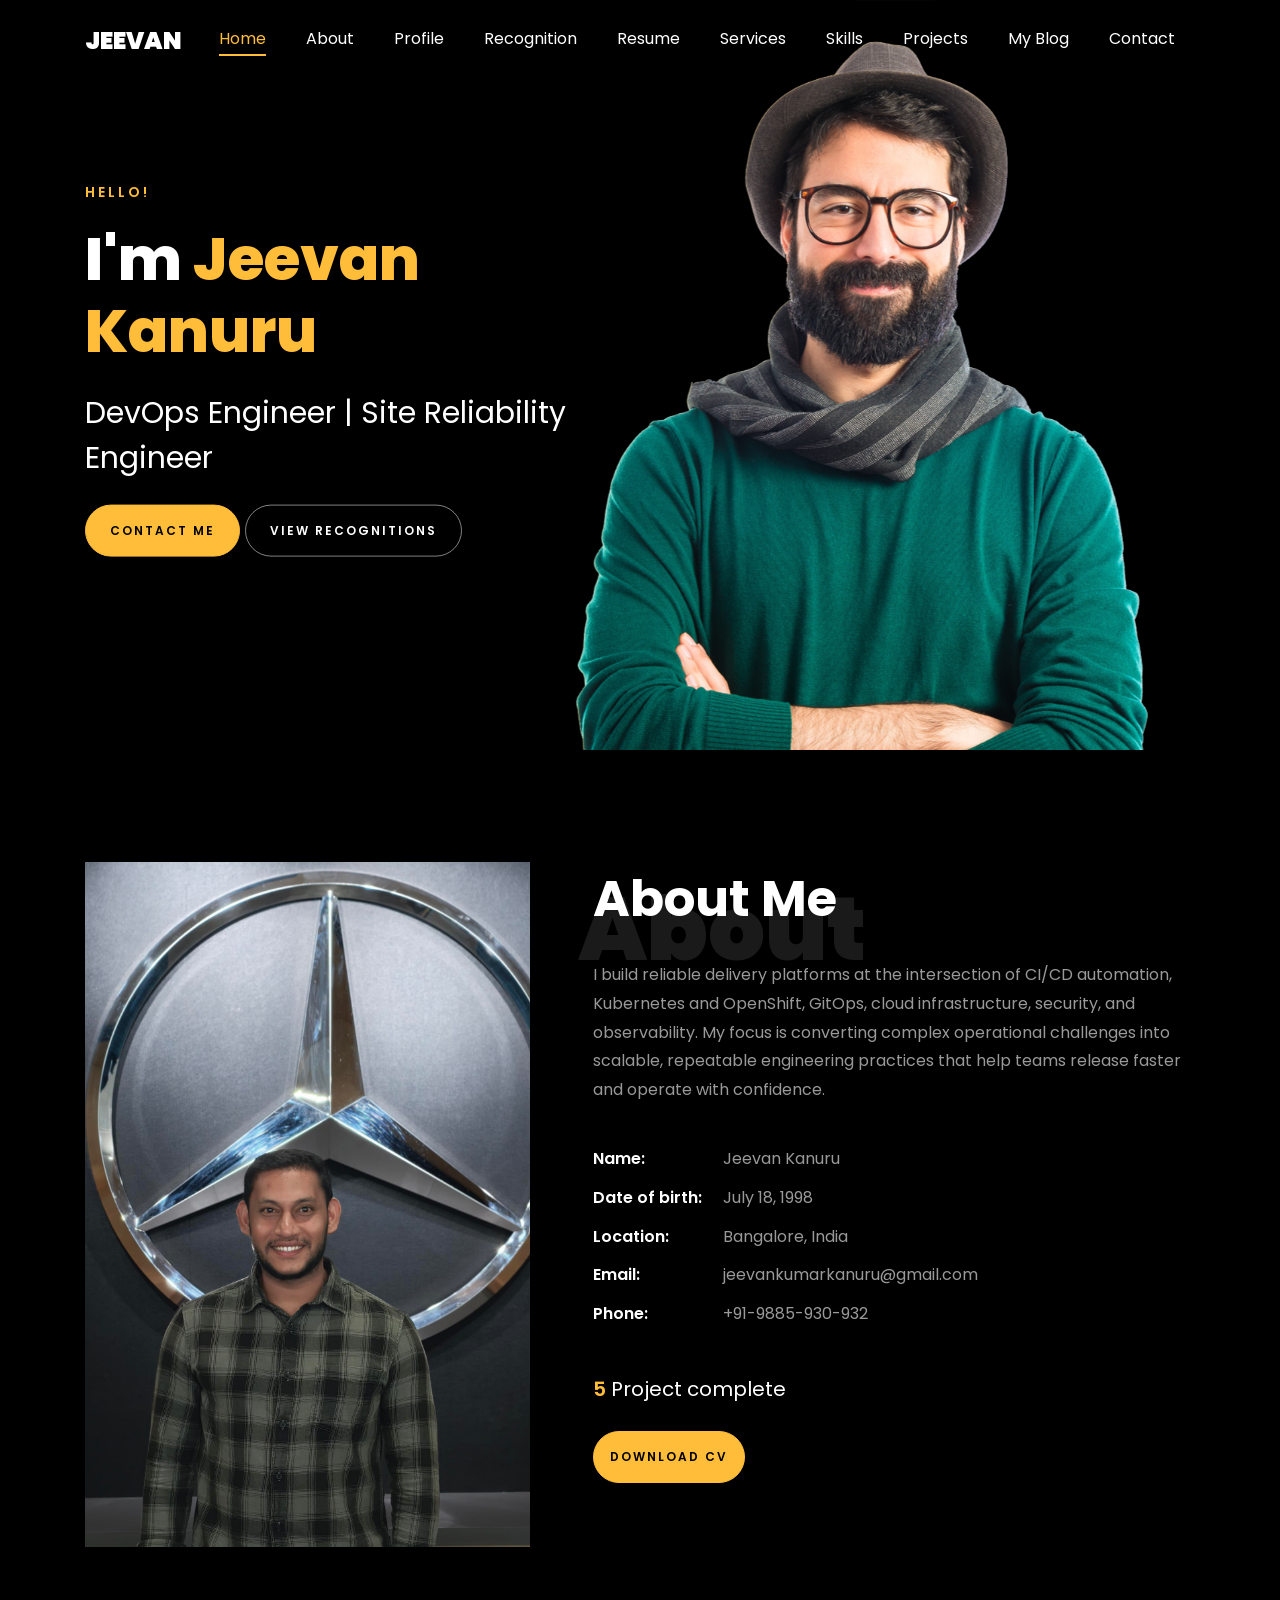
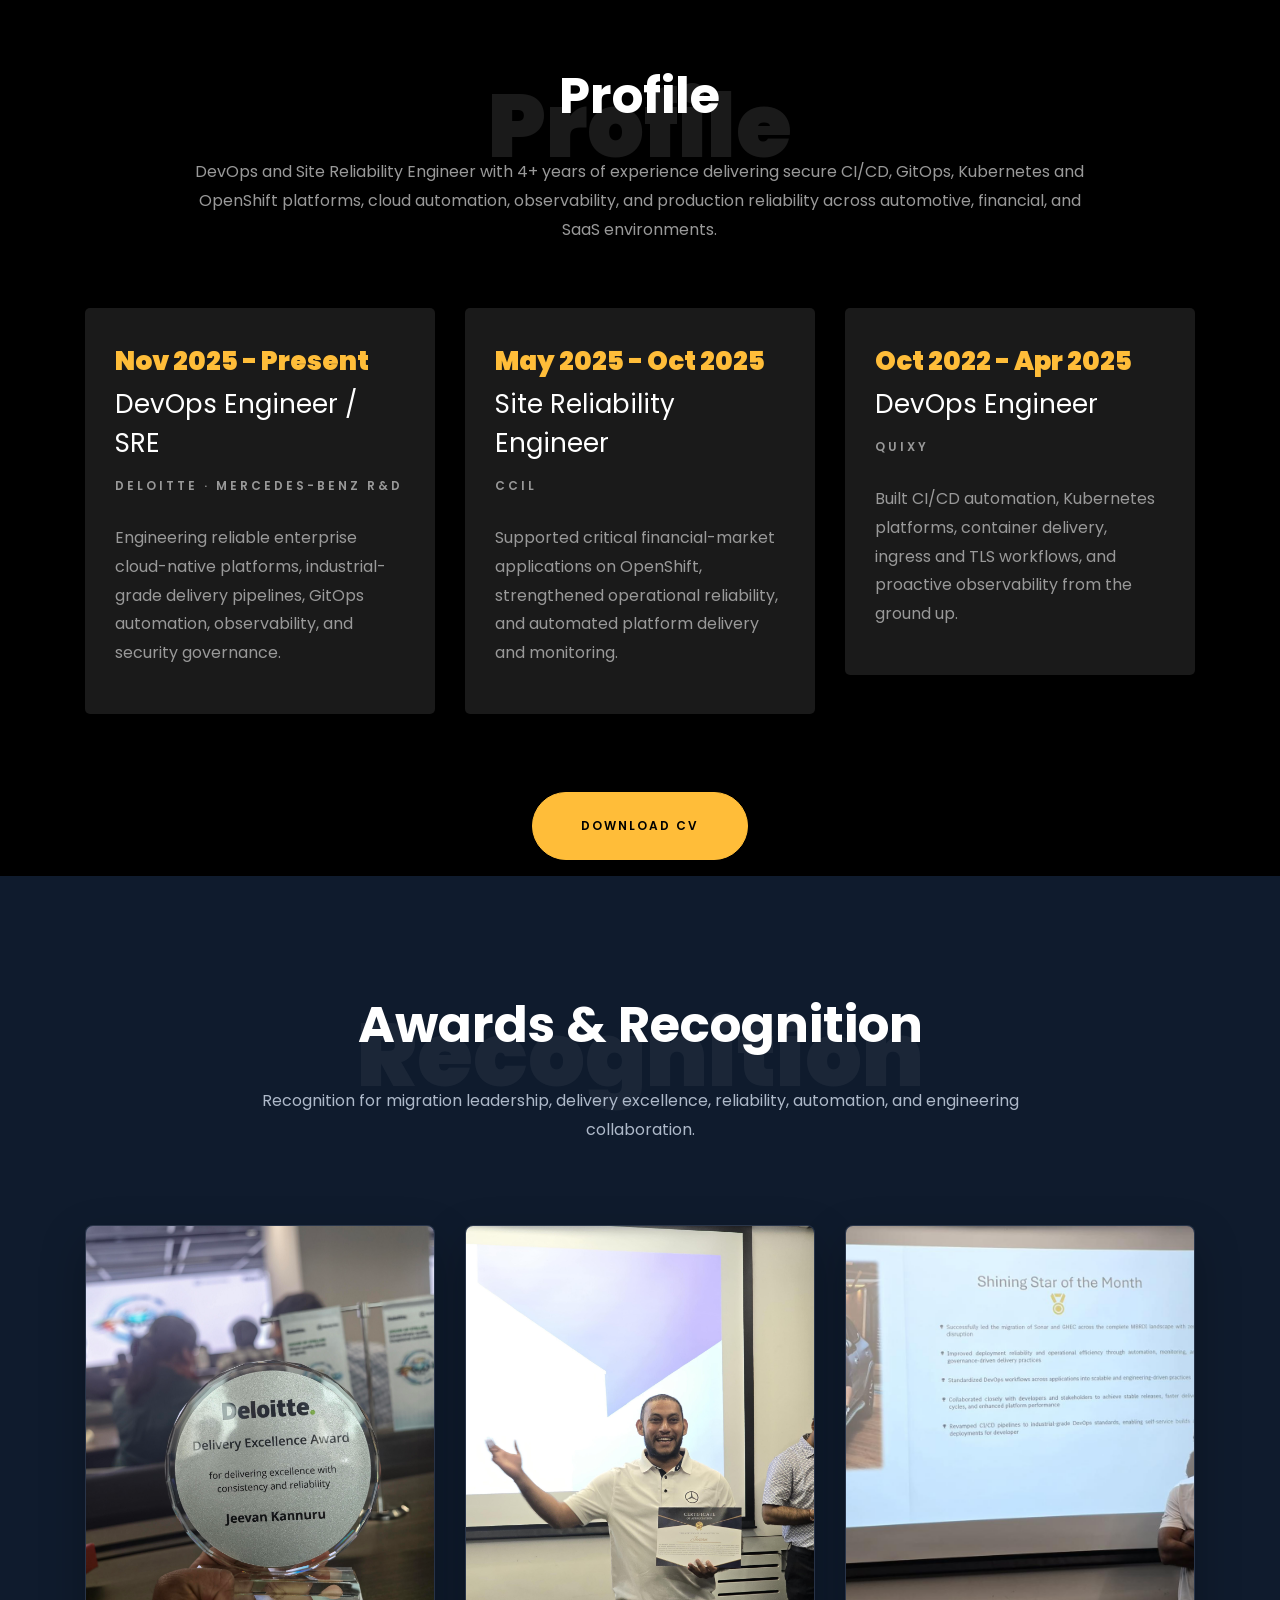
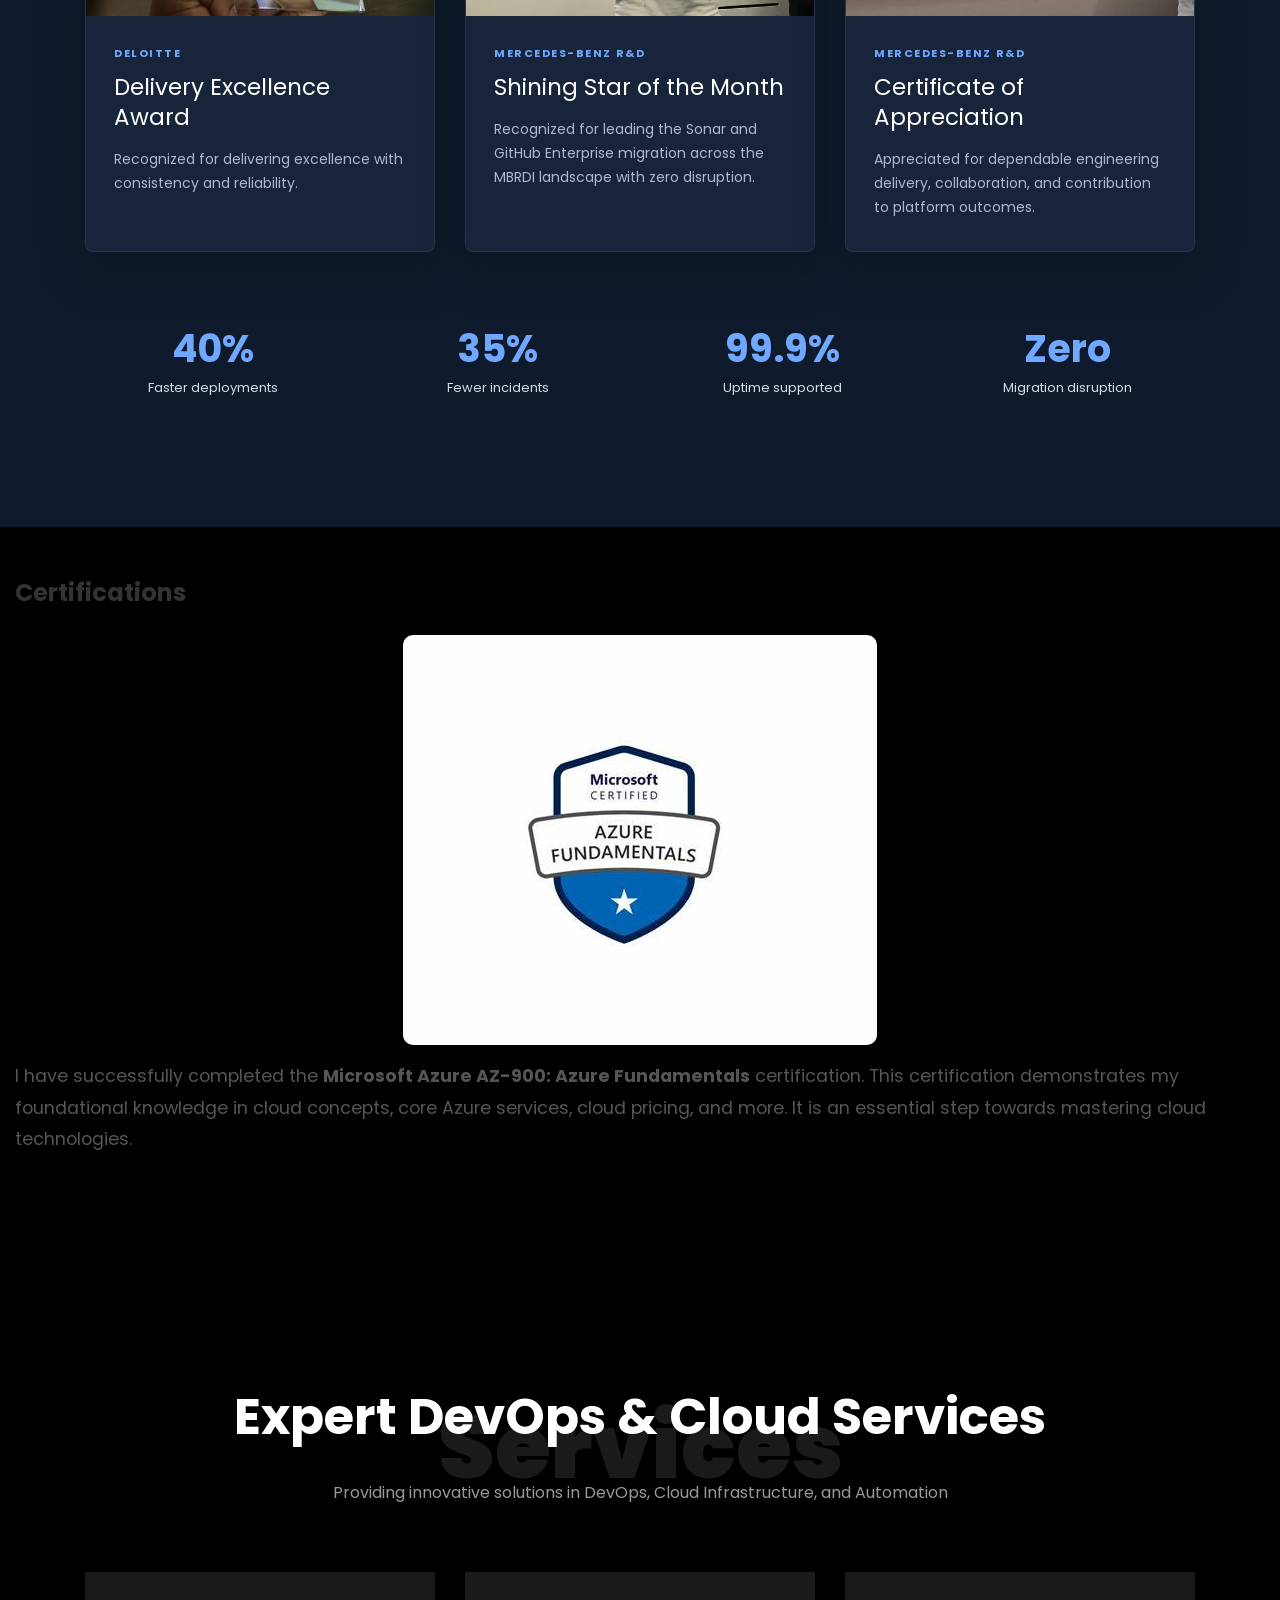
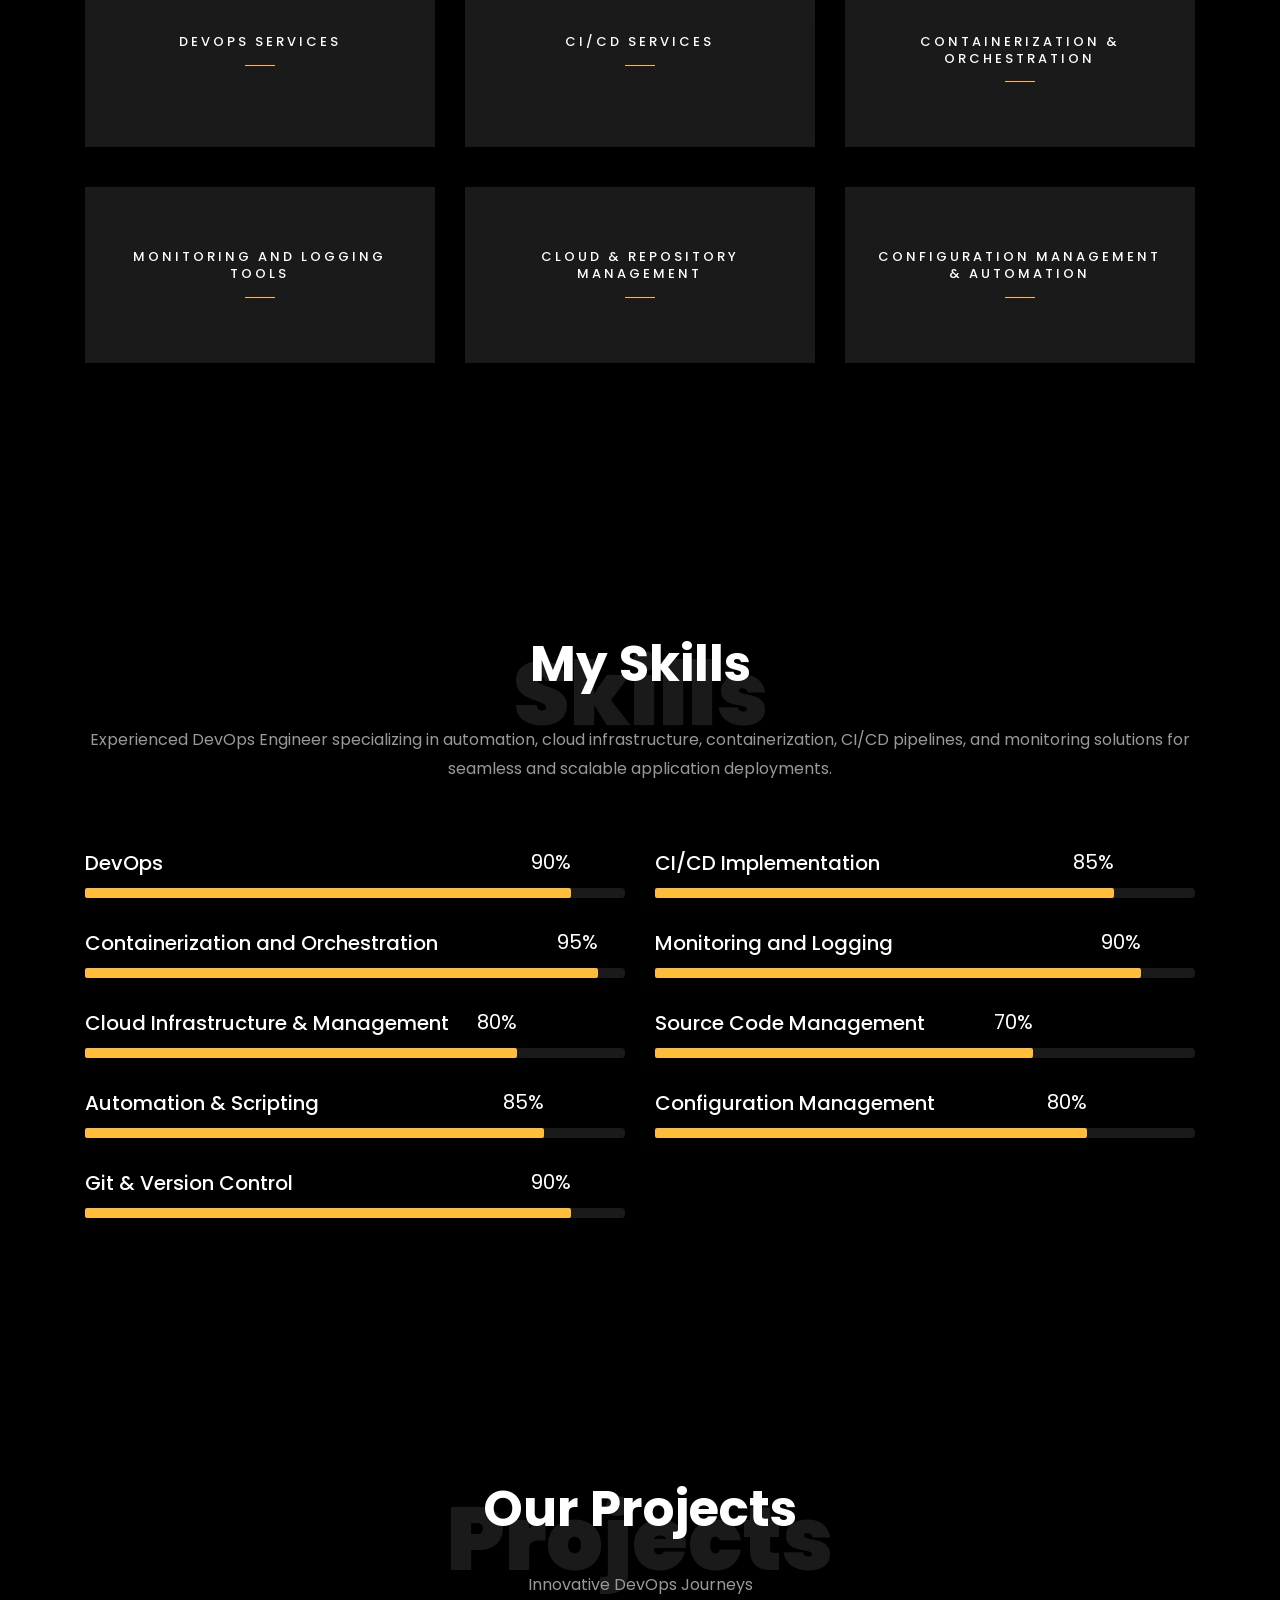
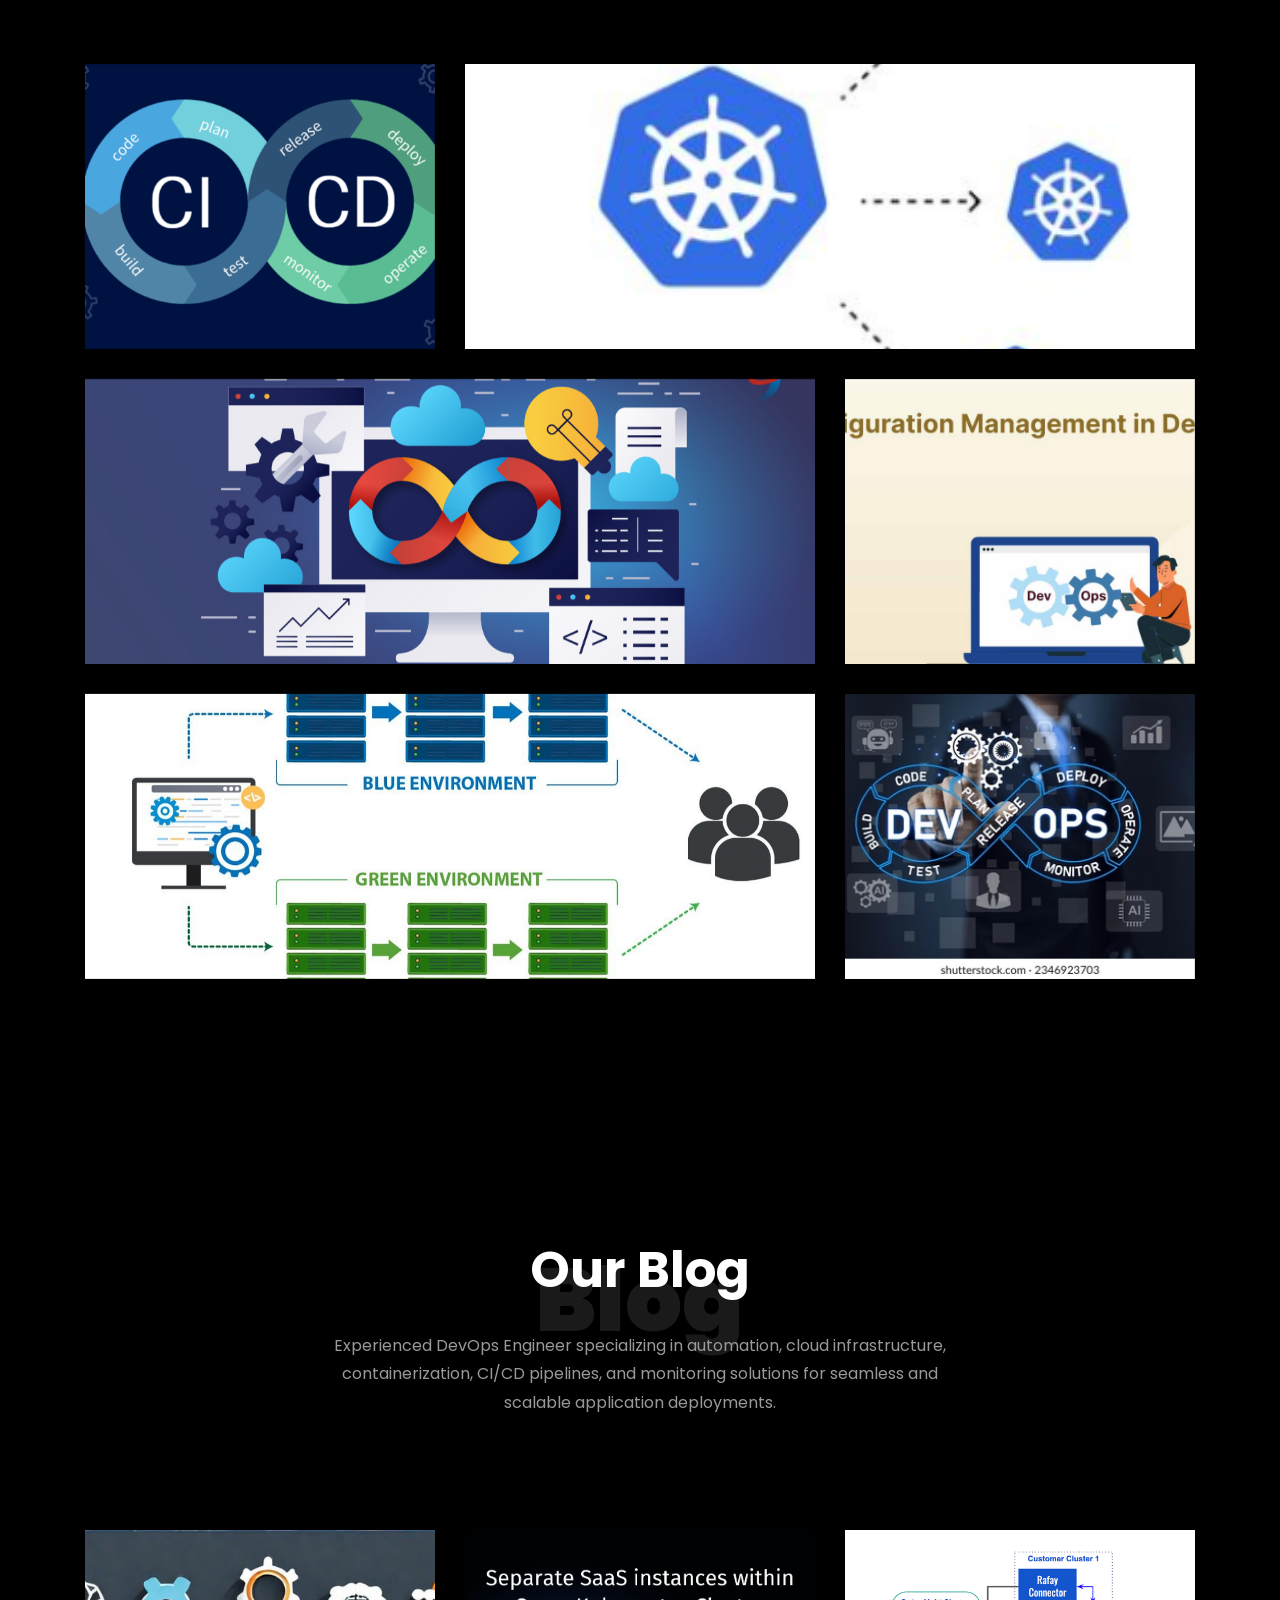
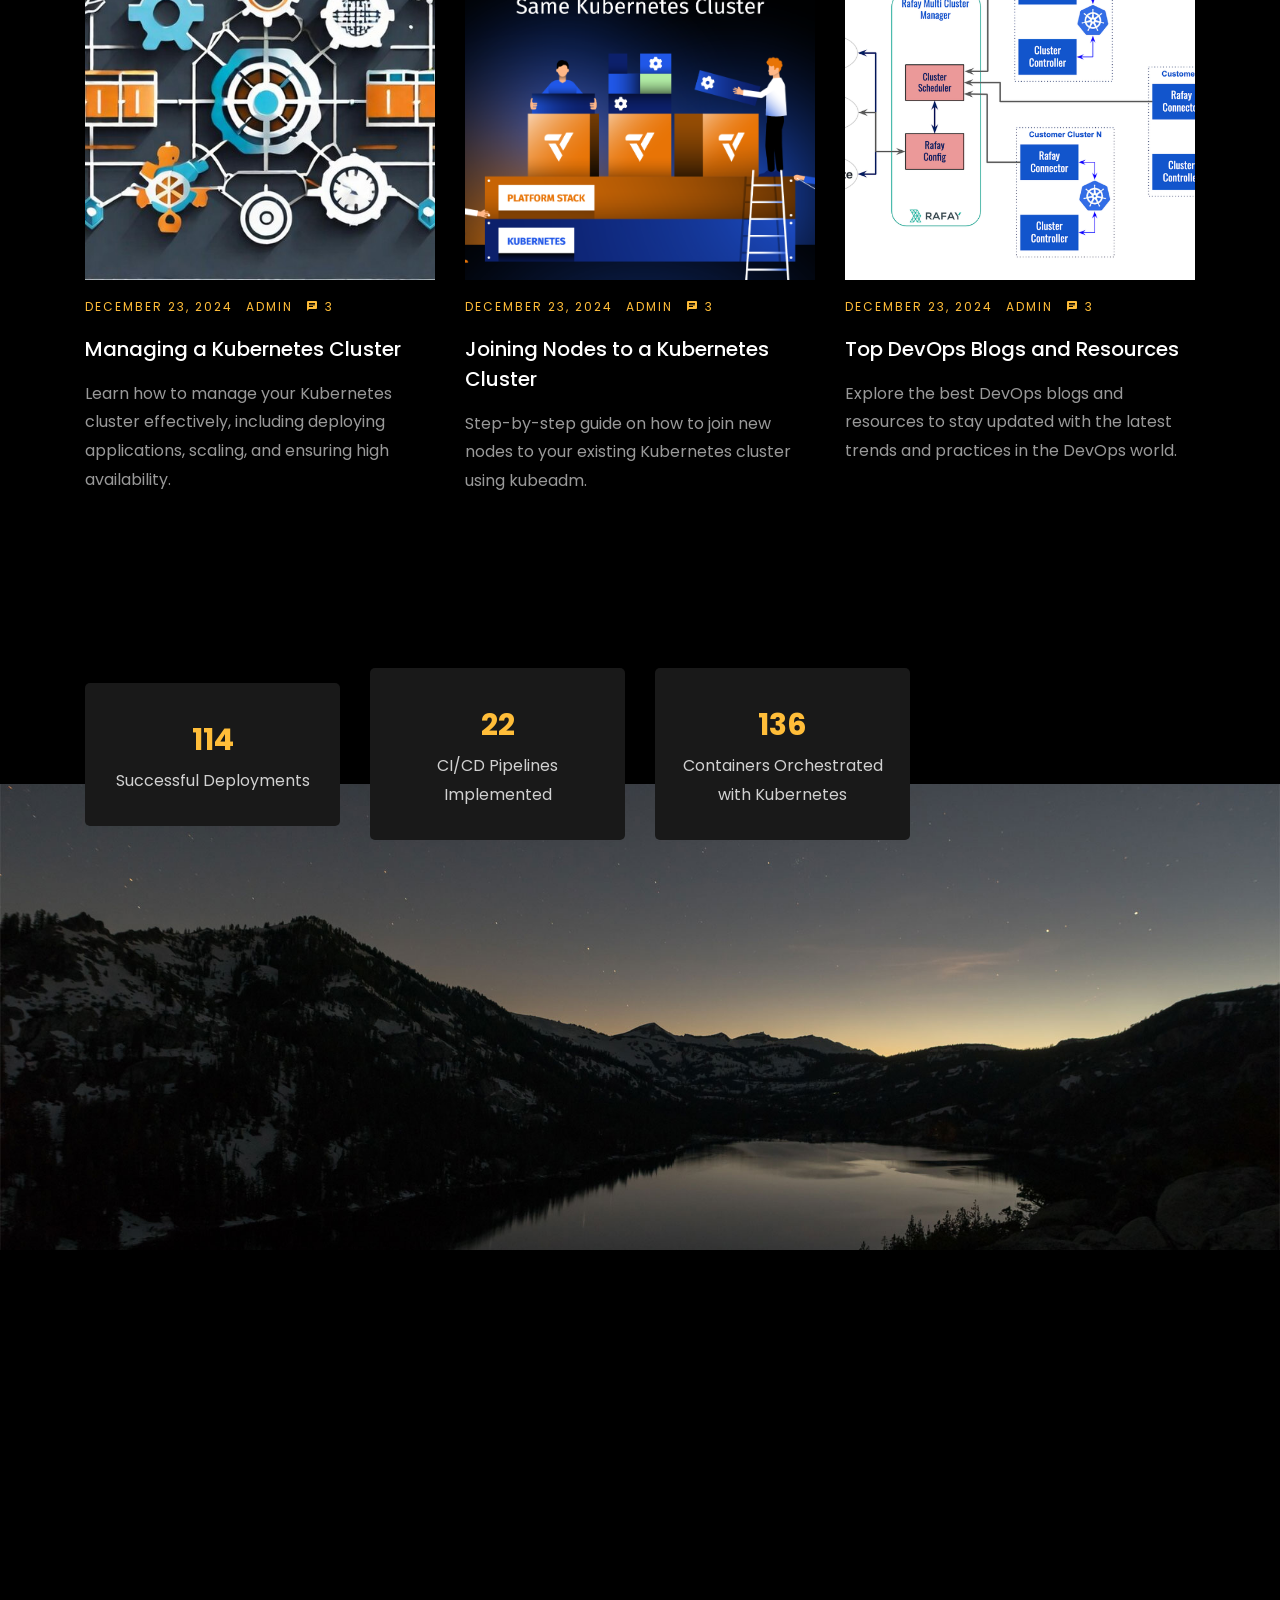
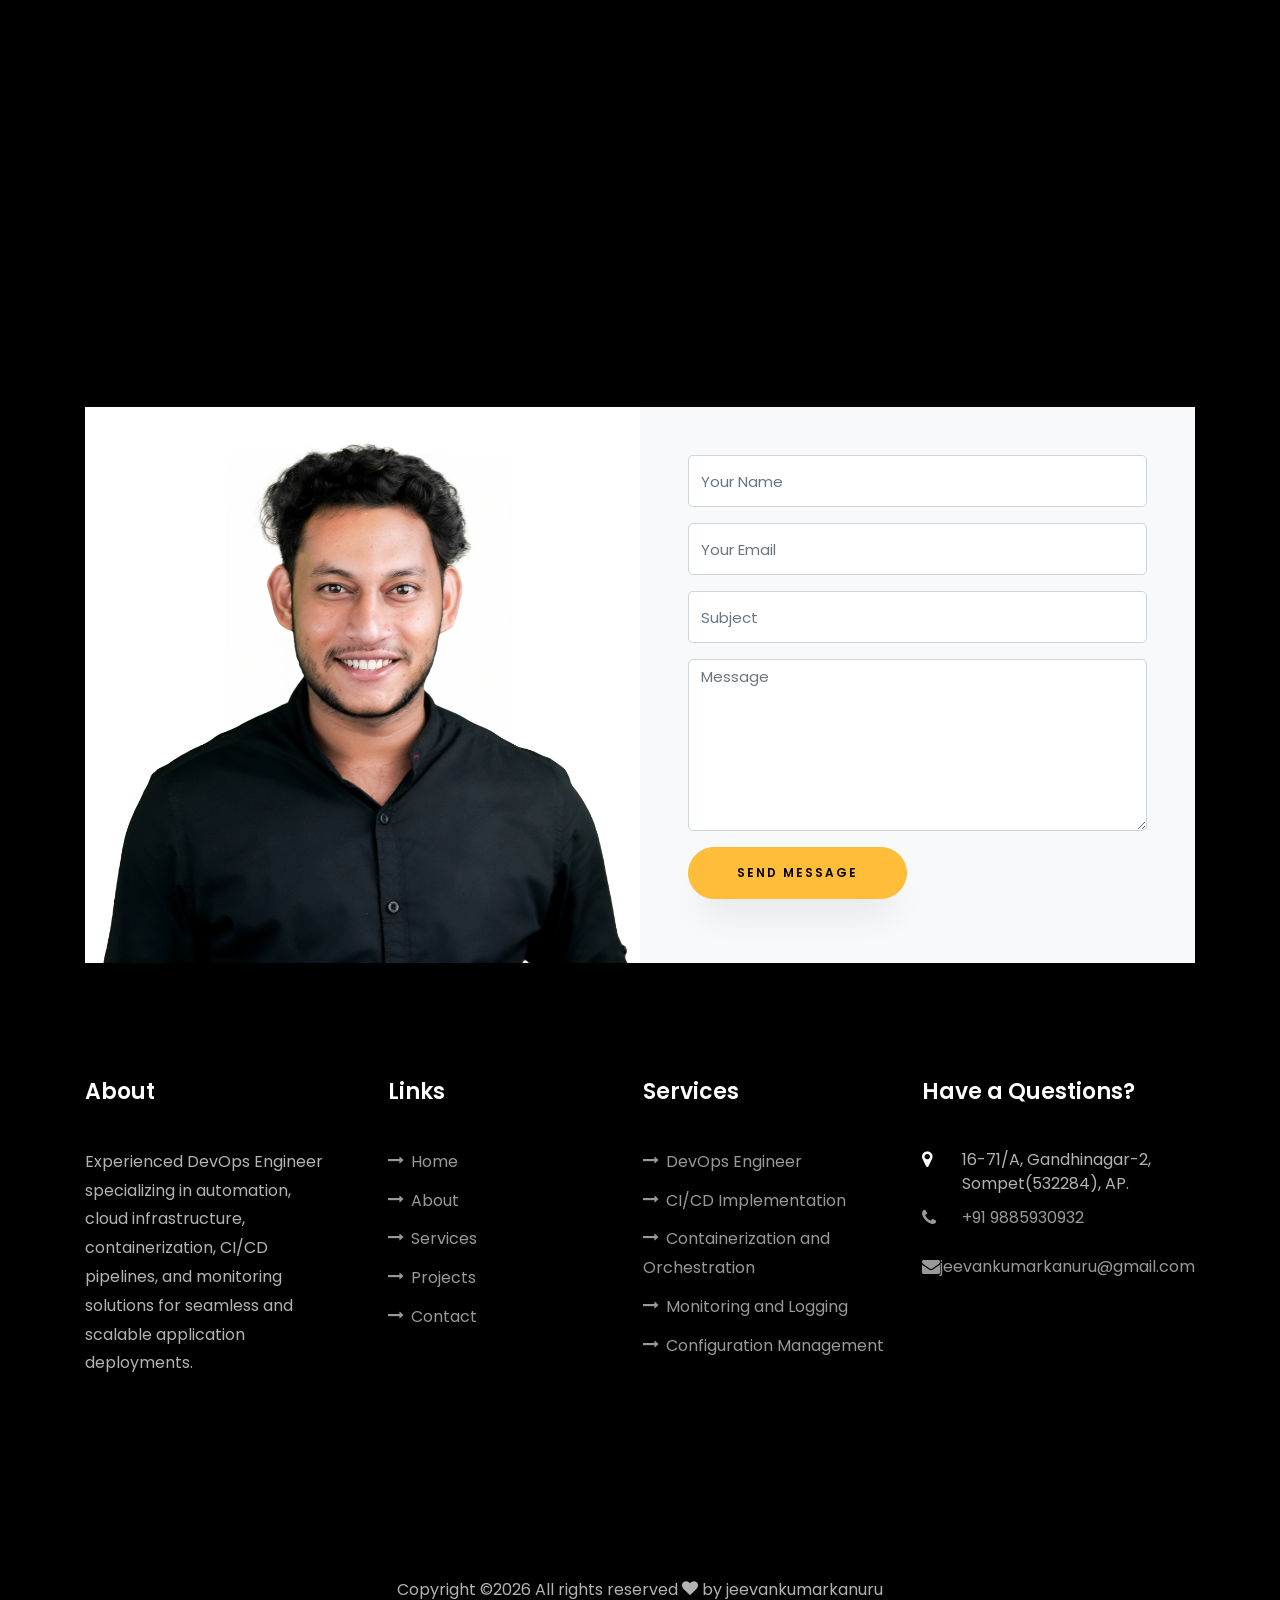
==== commit 33e4c5c9: "Update index.html" ====
--- a/index.html
+++ b/index.html
@@ -69,62 +69,6 @@
           </div>
         </div>
       </div>
-    </section>
-	
-    <!-- About Section -->
-    <section class="ftco-about img ftco-section ftco-no-pb" id="about-section">
-    	<div class="container">
-    		<div class="row d-flex">
-    			<div class="col-md-6 col-lg-5 d-flex">
-    				<div class="img-about img d-flex align-items-stretch">
-    					<div class="overlay"></div>
-	    				<div class="img d-flex align-self-stretch align-items-center" style="background-image:url(images/bg_1.jpeg);">
-	    				</div>
-    				</div>
-    			</div>
-    			<div class="col-md-6 col-lg-7 pl-lg-5 pb-5">
-    				<div class="row justify-content-start pb-3">
-		          <div class="col-md-12 heading-section ftco-animate">
-		          	<h1 class="big">About</h1>
-		            <h2 class="mb-4">About Me</h2>
-		            <p>DevOps and Site Reliability Engineer with 4+ years of experience designing, automating, and operating enterprise-scale cloud-native platforms. Strong hands-on expertise in Kubernetes, OpenShift, Docker, CI/CD, GitOps, Linux, AWS, Azure, observability, infrastructure automation, and production support. Experienced in building secure DevSecOps pipelines, improving deployment reliability, troubleshooting distributed systems, and supporting mission-critical applications.</p>
-		            <ul class="about-info mt-4 px-md-0 px-2">
-		            	<li class="d-flex"><span>Name:</span> <span>Jeevan Kanuru</span></li>
-		            	<li class="d-flex"><span>Date of birth:</span> <span>July 18, 1998</span></li>
-		            	<li class="d-flex"><span>Location:</span> <span>Bangalore, India</span></li>
-		            	<li class="d-flex"><span>Email:</span> <span>jeevankumarkanuru@gmail.com</span></li>
-		            	<li class="d-flex"><span>Phone: </span> <span>+91-9885-930-932</span></li>
-		            </ul>
-		          </div>
-		        </div>
-	          <div class="counter-wrap ftco-animate d-flex mt-md-3">
-              <div class="text">
-              	<p class="mb-4">
-	                <span class="number" data-number="11">0</span>
-	                <span>Project complete</span>
-                </p>
-                <p><a href="https://kanuru-jeevankumar.github.io/resume.html" class="btn btn-primary py-3 px-3">Download CV</a></p>
-              </div>
-	          </div>
-            </div>
-	      <div class="slider-item">
-	      	<div class="overlay"></div>
-	        <div class="container">
-	          <div class="row d-flex no-gutters slider-text align-items-end justify-content-end" data-scrollax-parent="true">
-	          	<div class="one-third js-fullheight order-md-last img" style="background-image:url(images/jeevan_about.jpeg);">
-	          		<div class="overlay"></div>
-	          	</div>
-		          <div class="one-forth d-flex align-items-center ftco-animate" data-scrollax=" properties: { translateY: '70%' }">
-		          	<div class="text">
-		          		<span class="subheading">Hello!</span>
-			            <h1 class="mb-4 mt-3">I'm a <span>DevOps &amp; SRE Engineer</span></h1>
-			            <p><a href="#contact-section" class="btn btn-primary py-3 px-4">Contact me</a> <a href="#projects-section" class="btn btn-white btn-outline-white py-3 px-4">My work</a></p>
-		            </div>
-		          </div>
-	        	</div>
-	        </div>
-	      </div>
-	    </div>
     </section>
     <section class="ftco-about img ftco-section ftco-no-pb" id="about-section">
     	<div class="container">
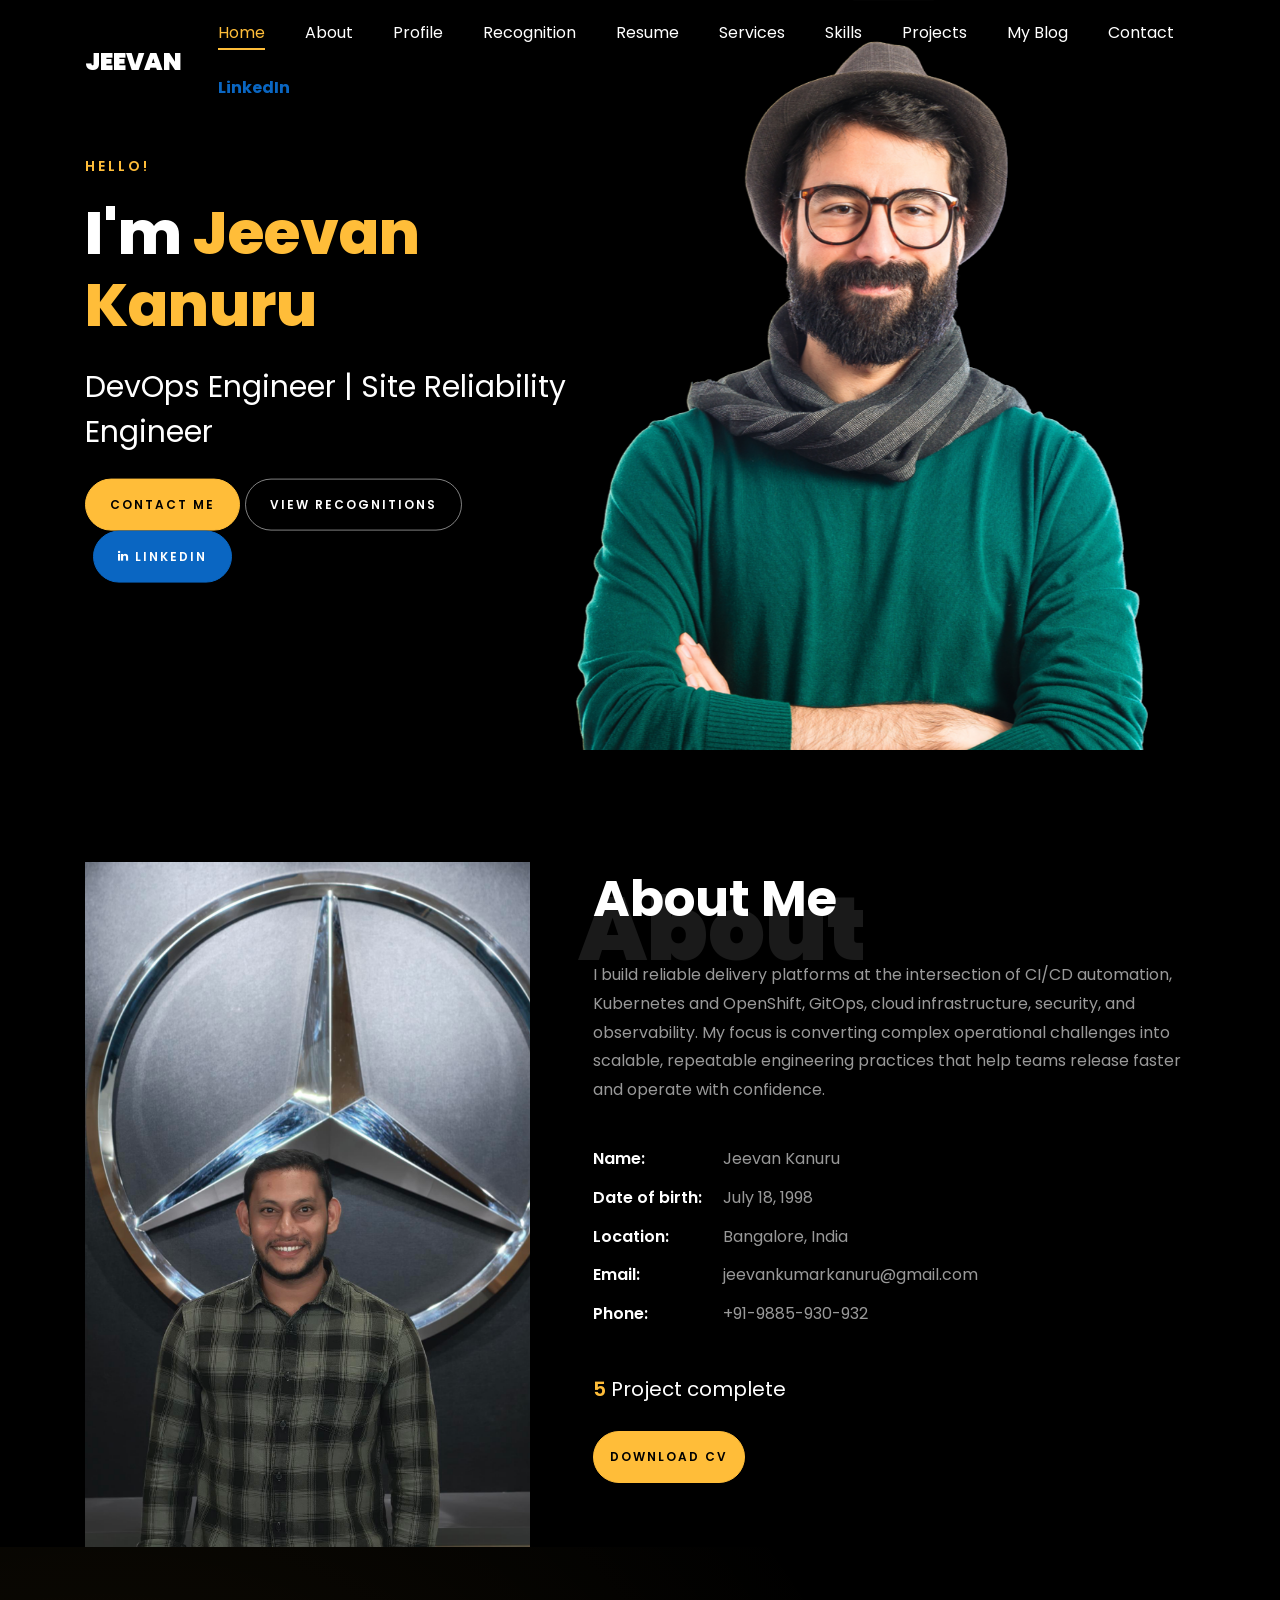
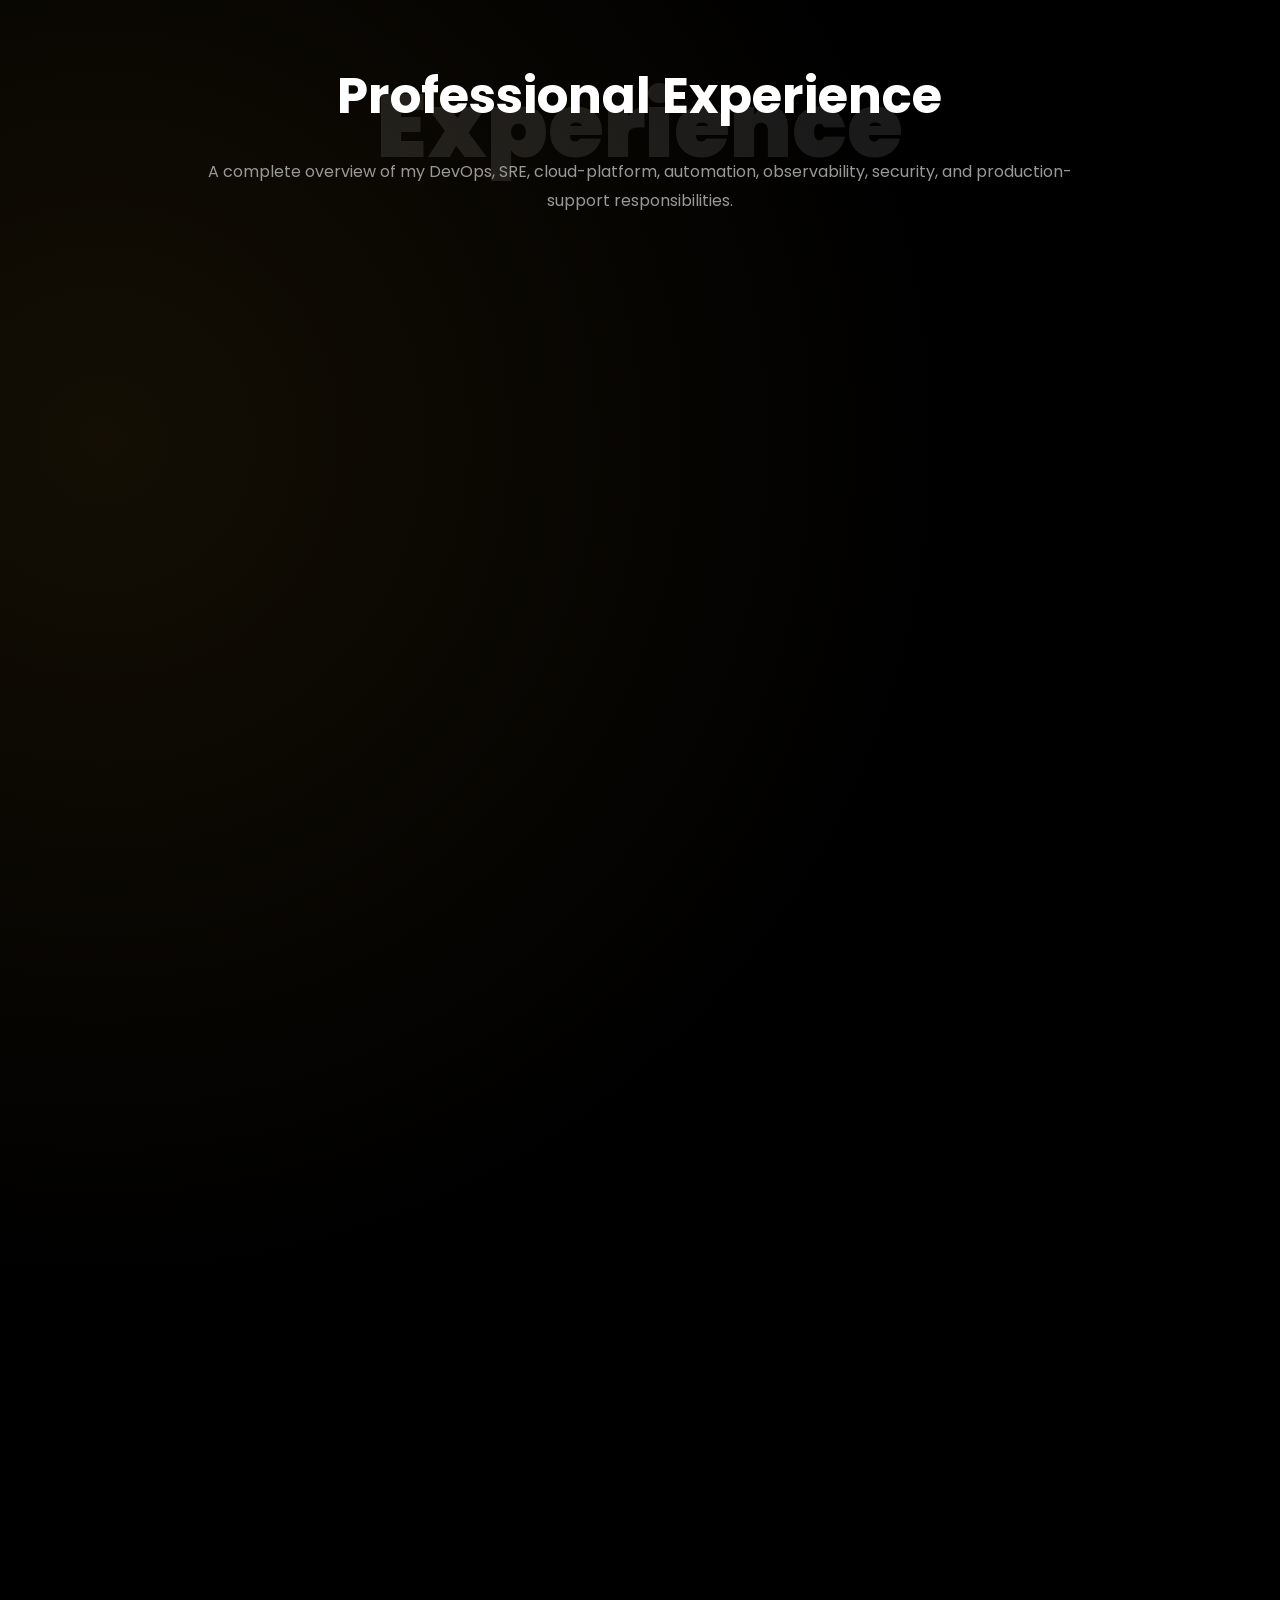
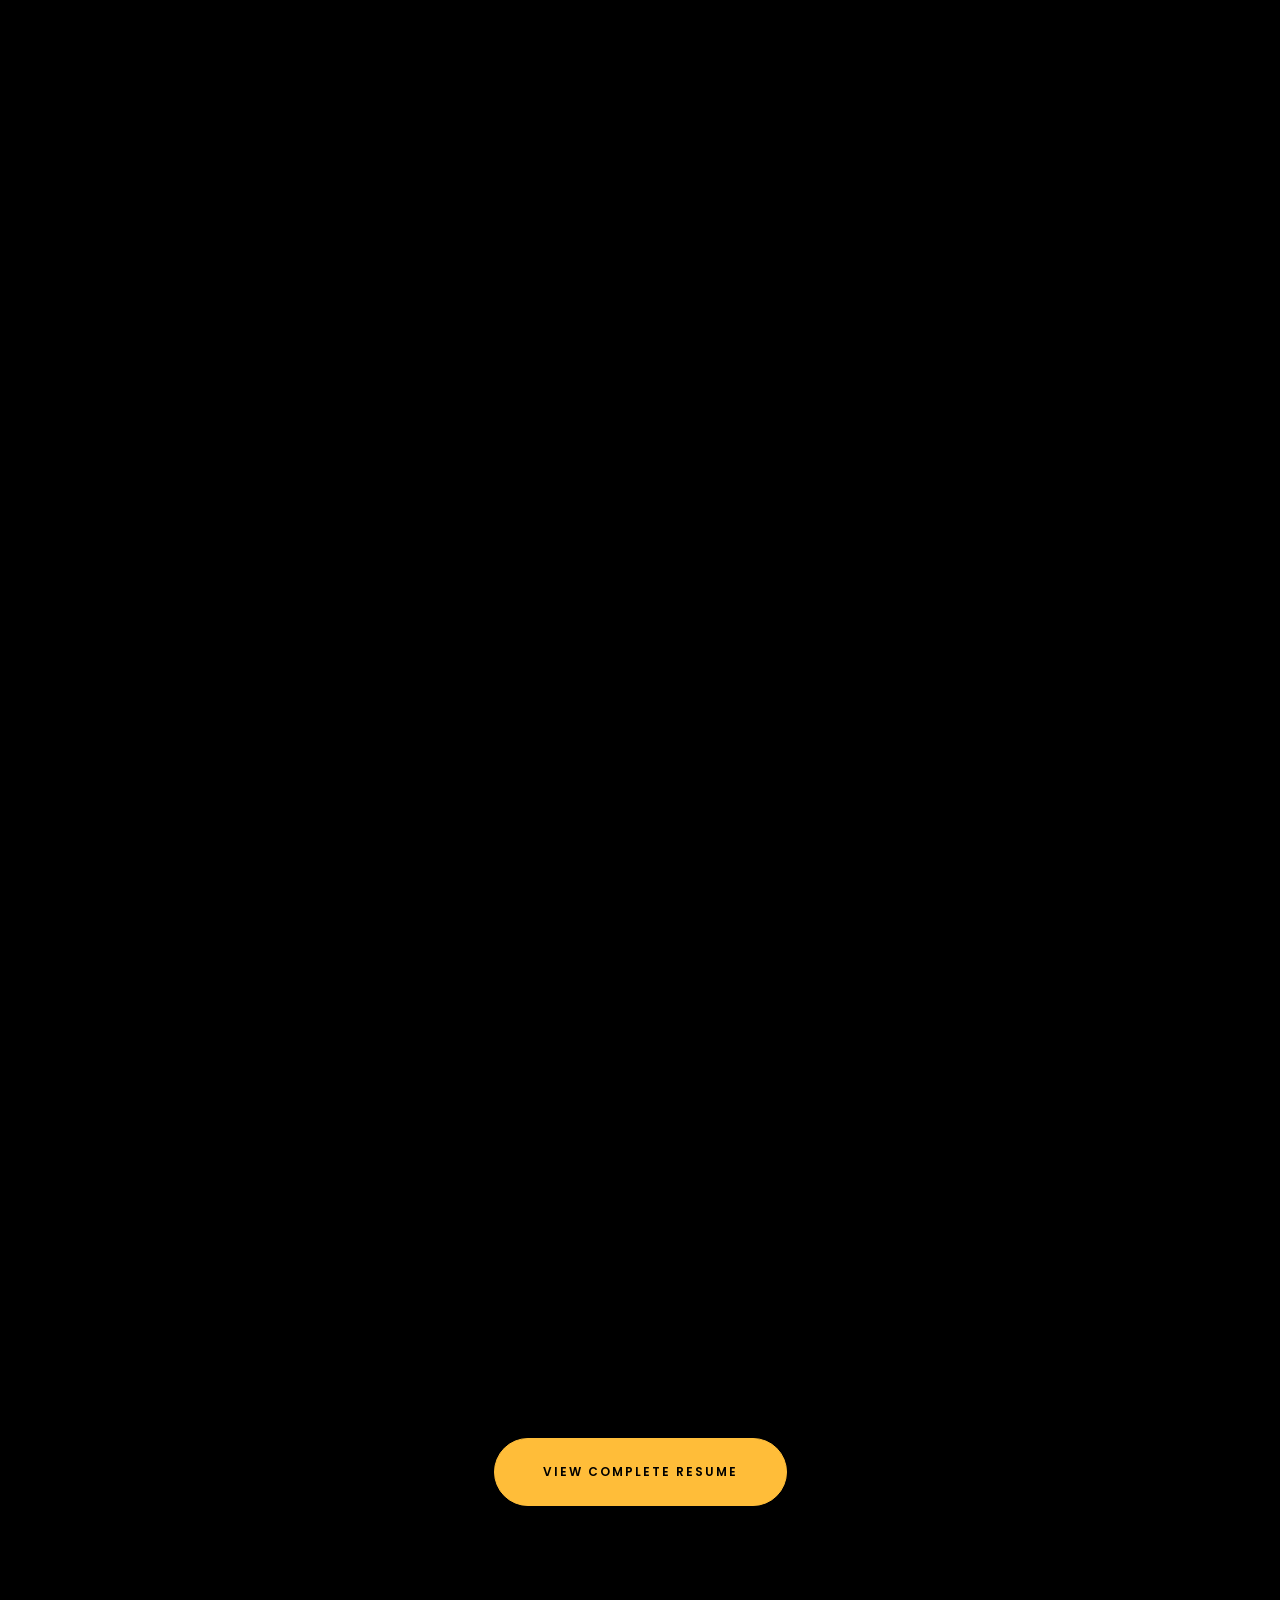
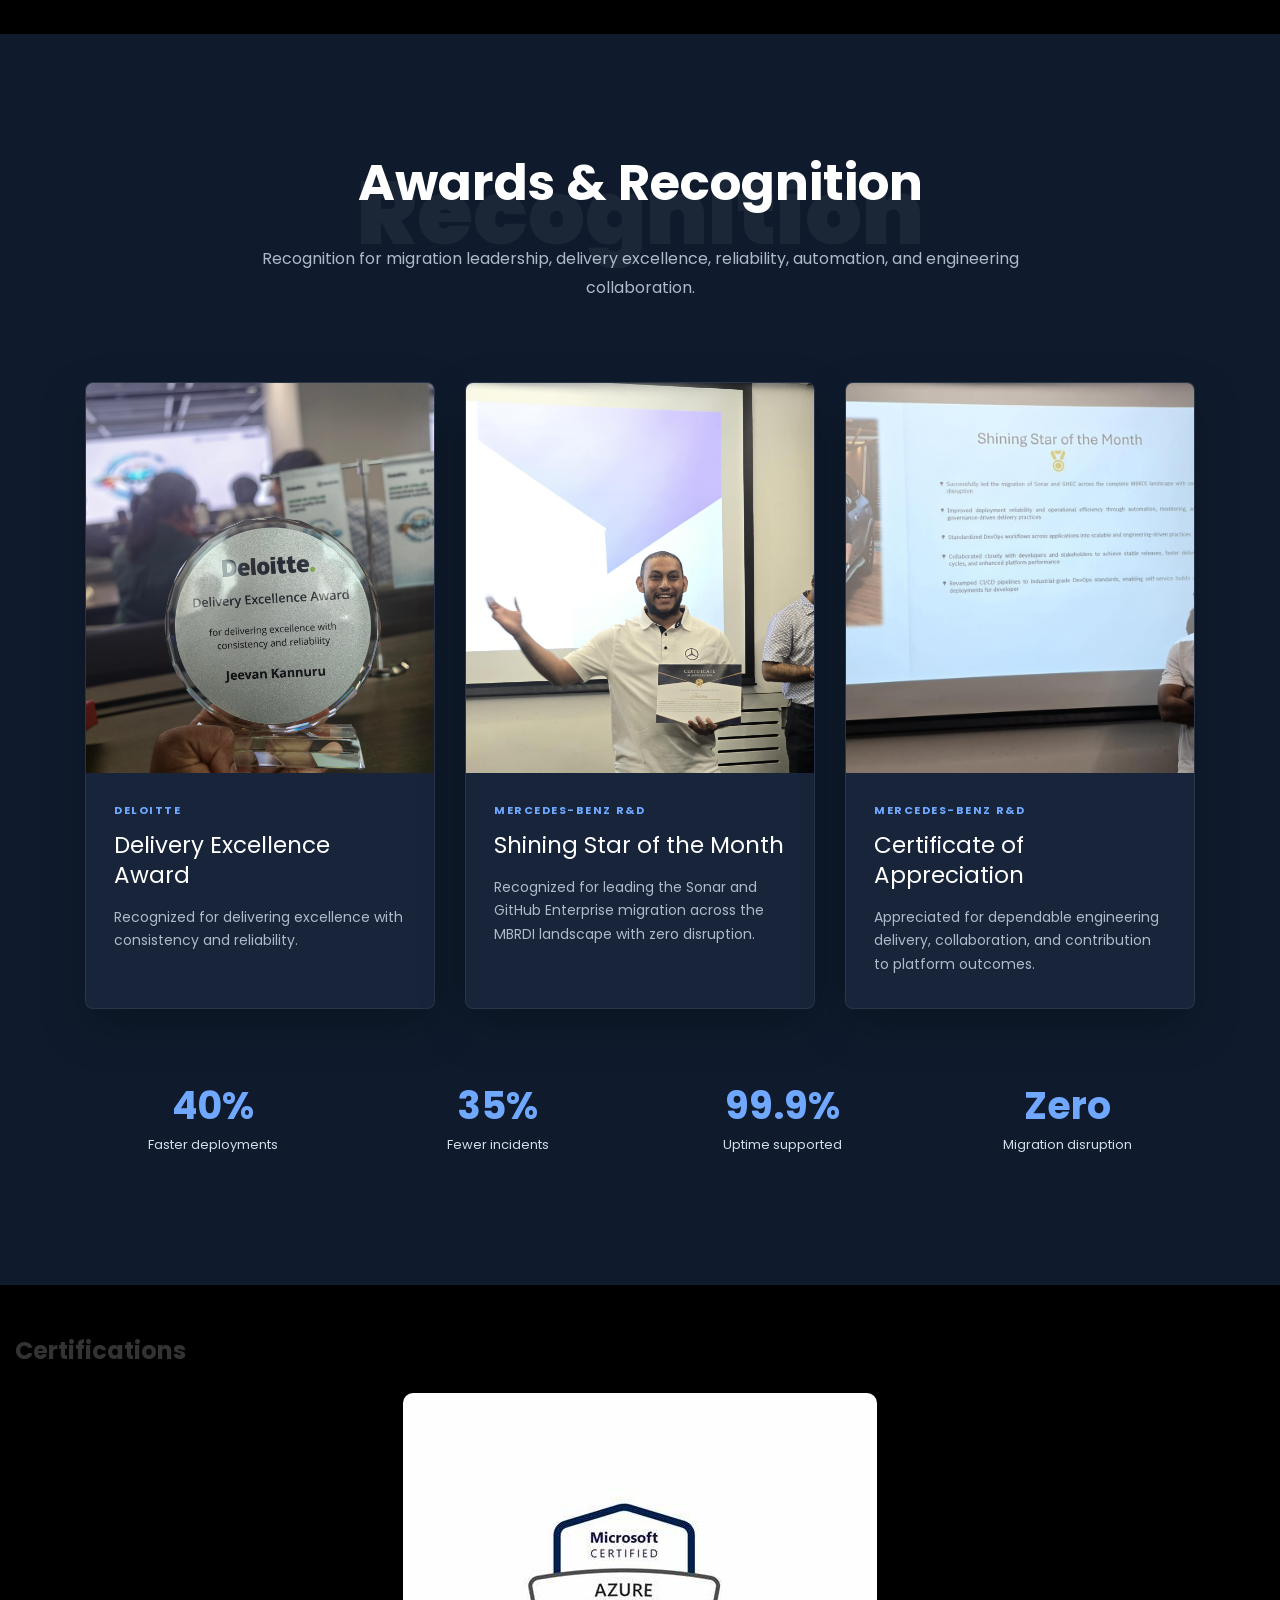
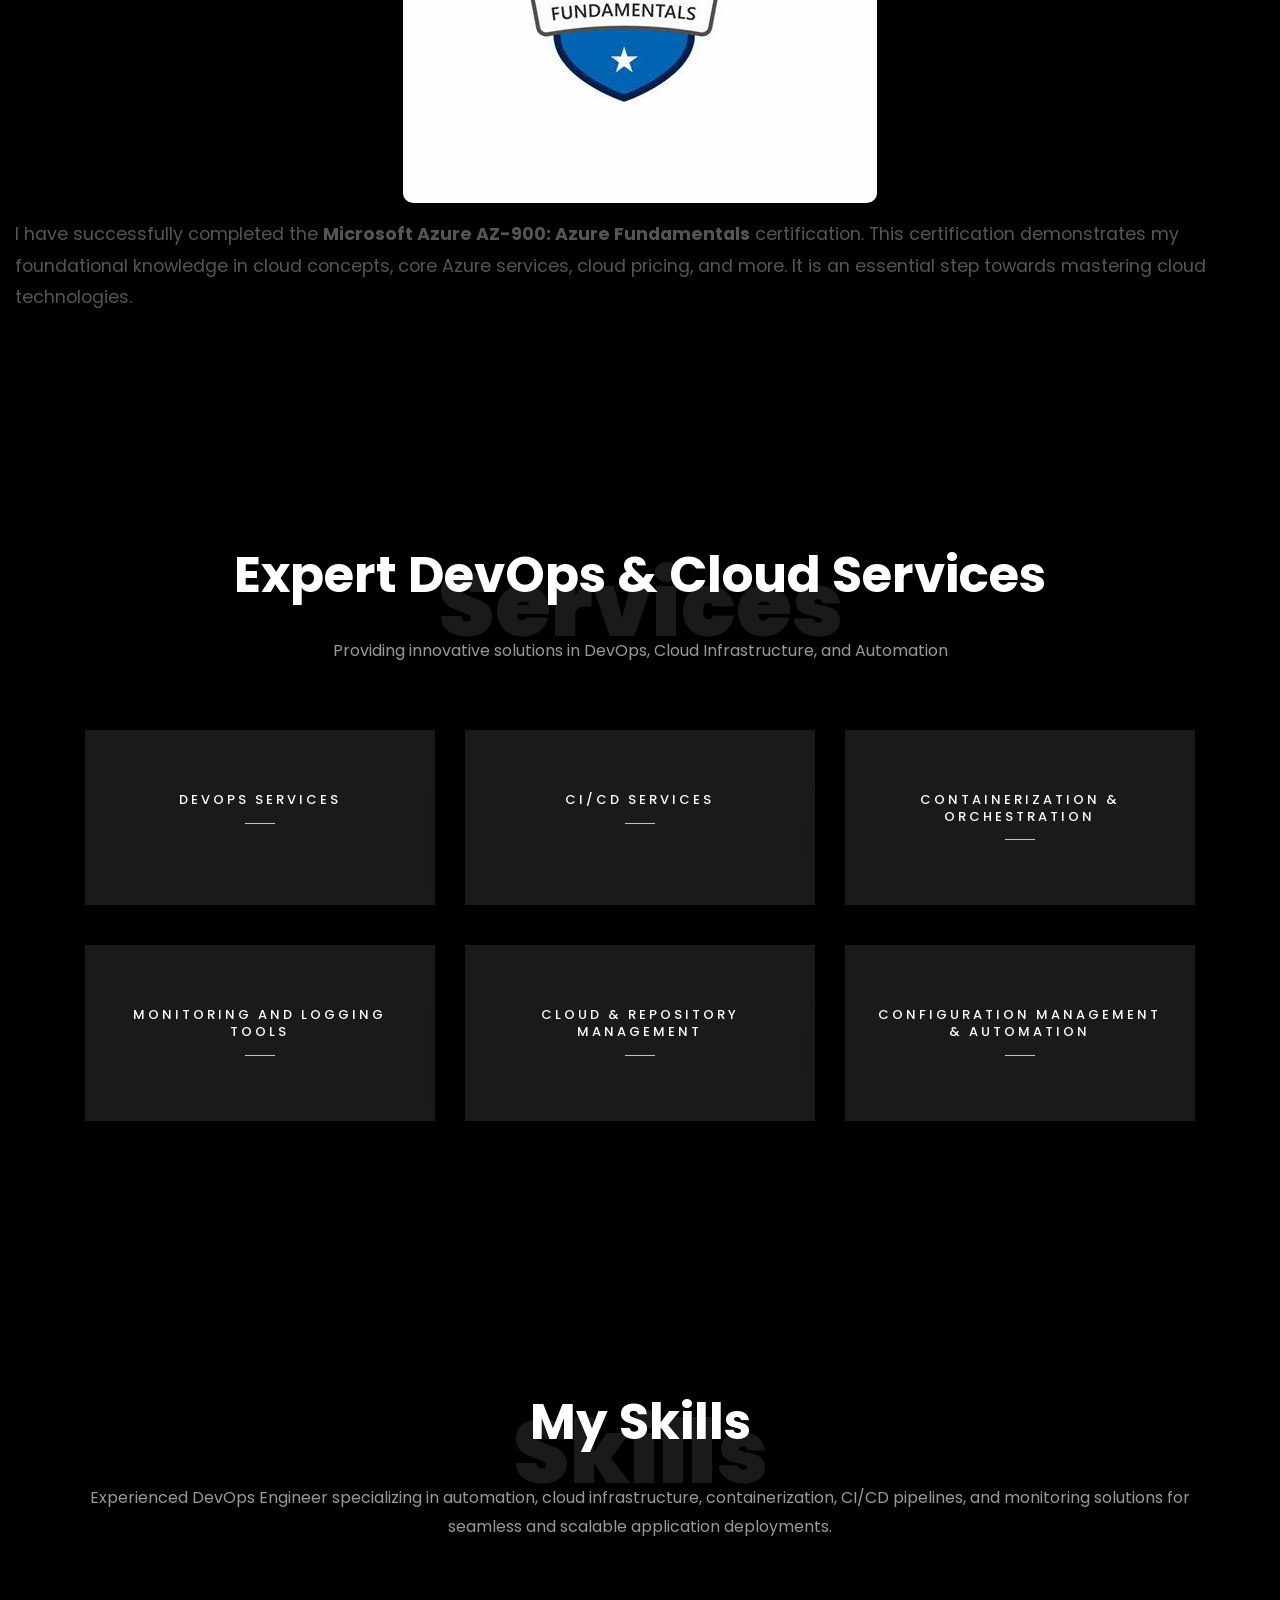
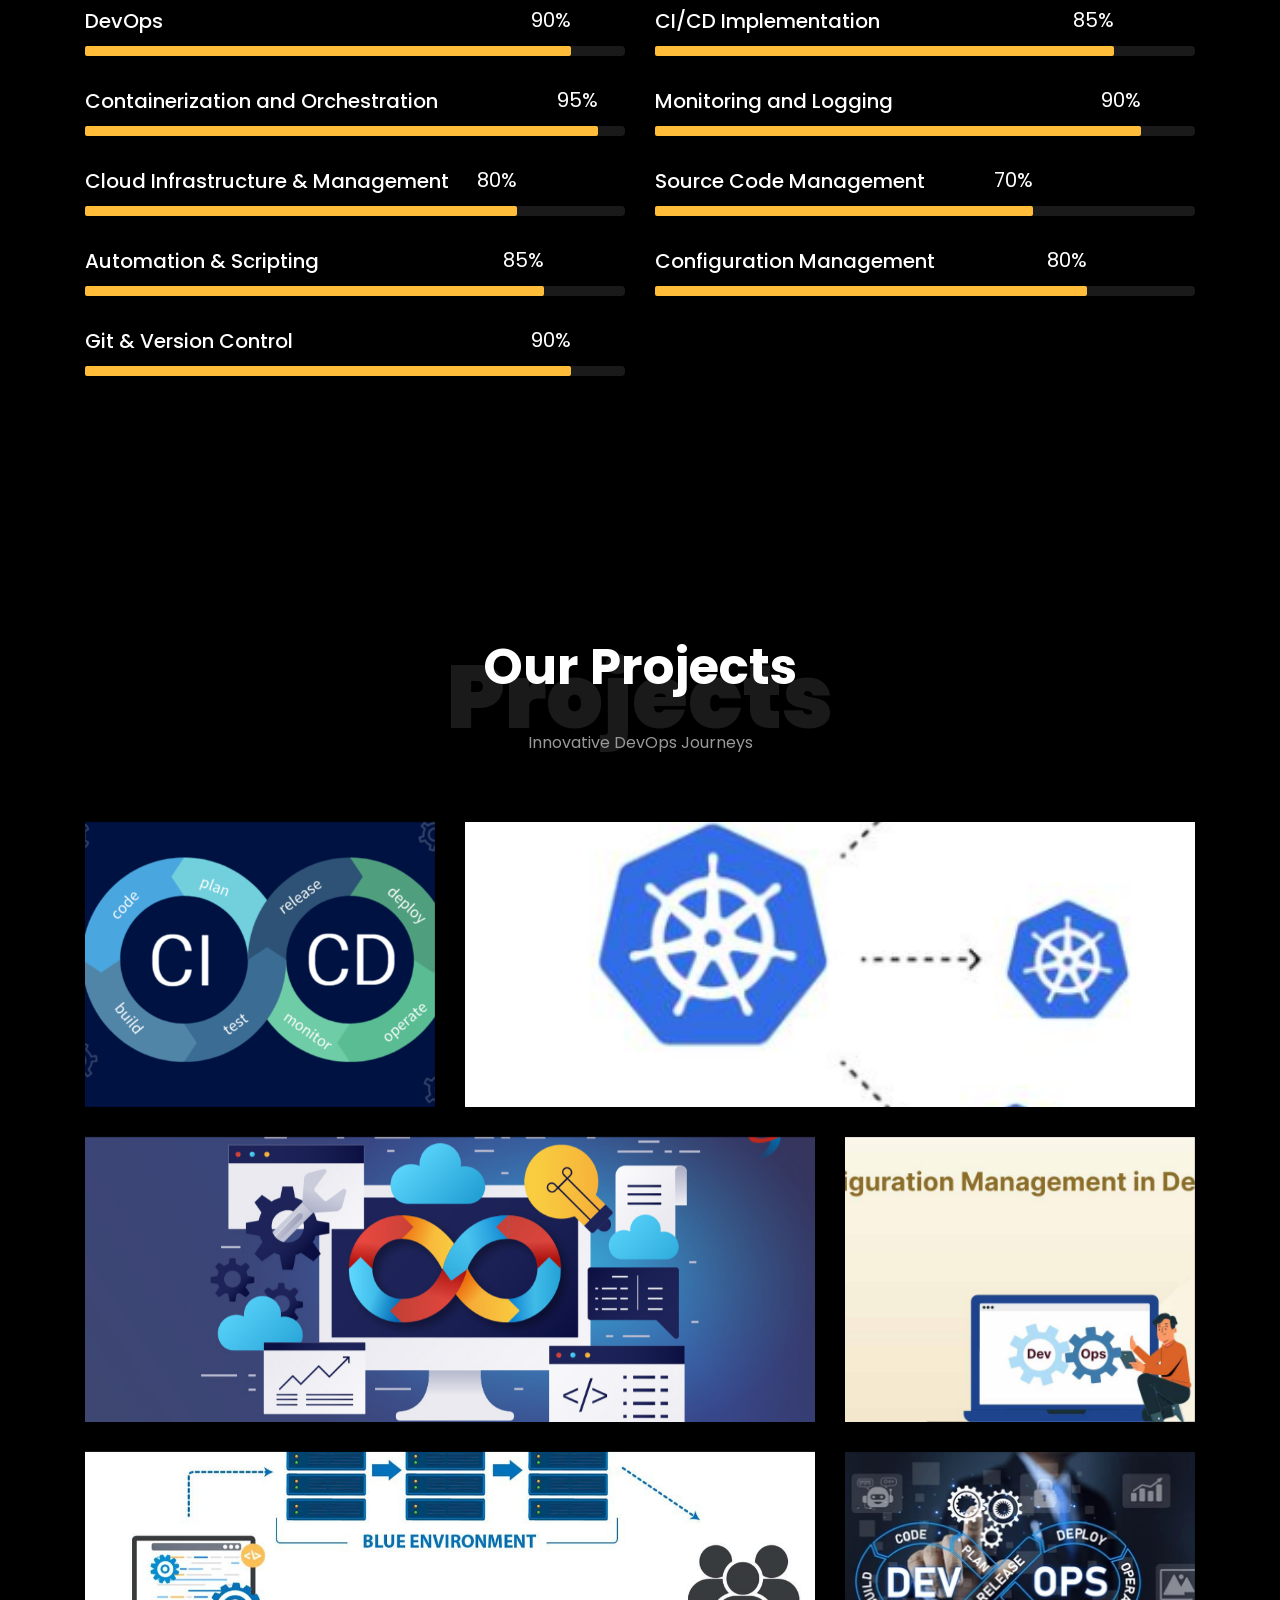
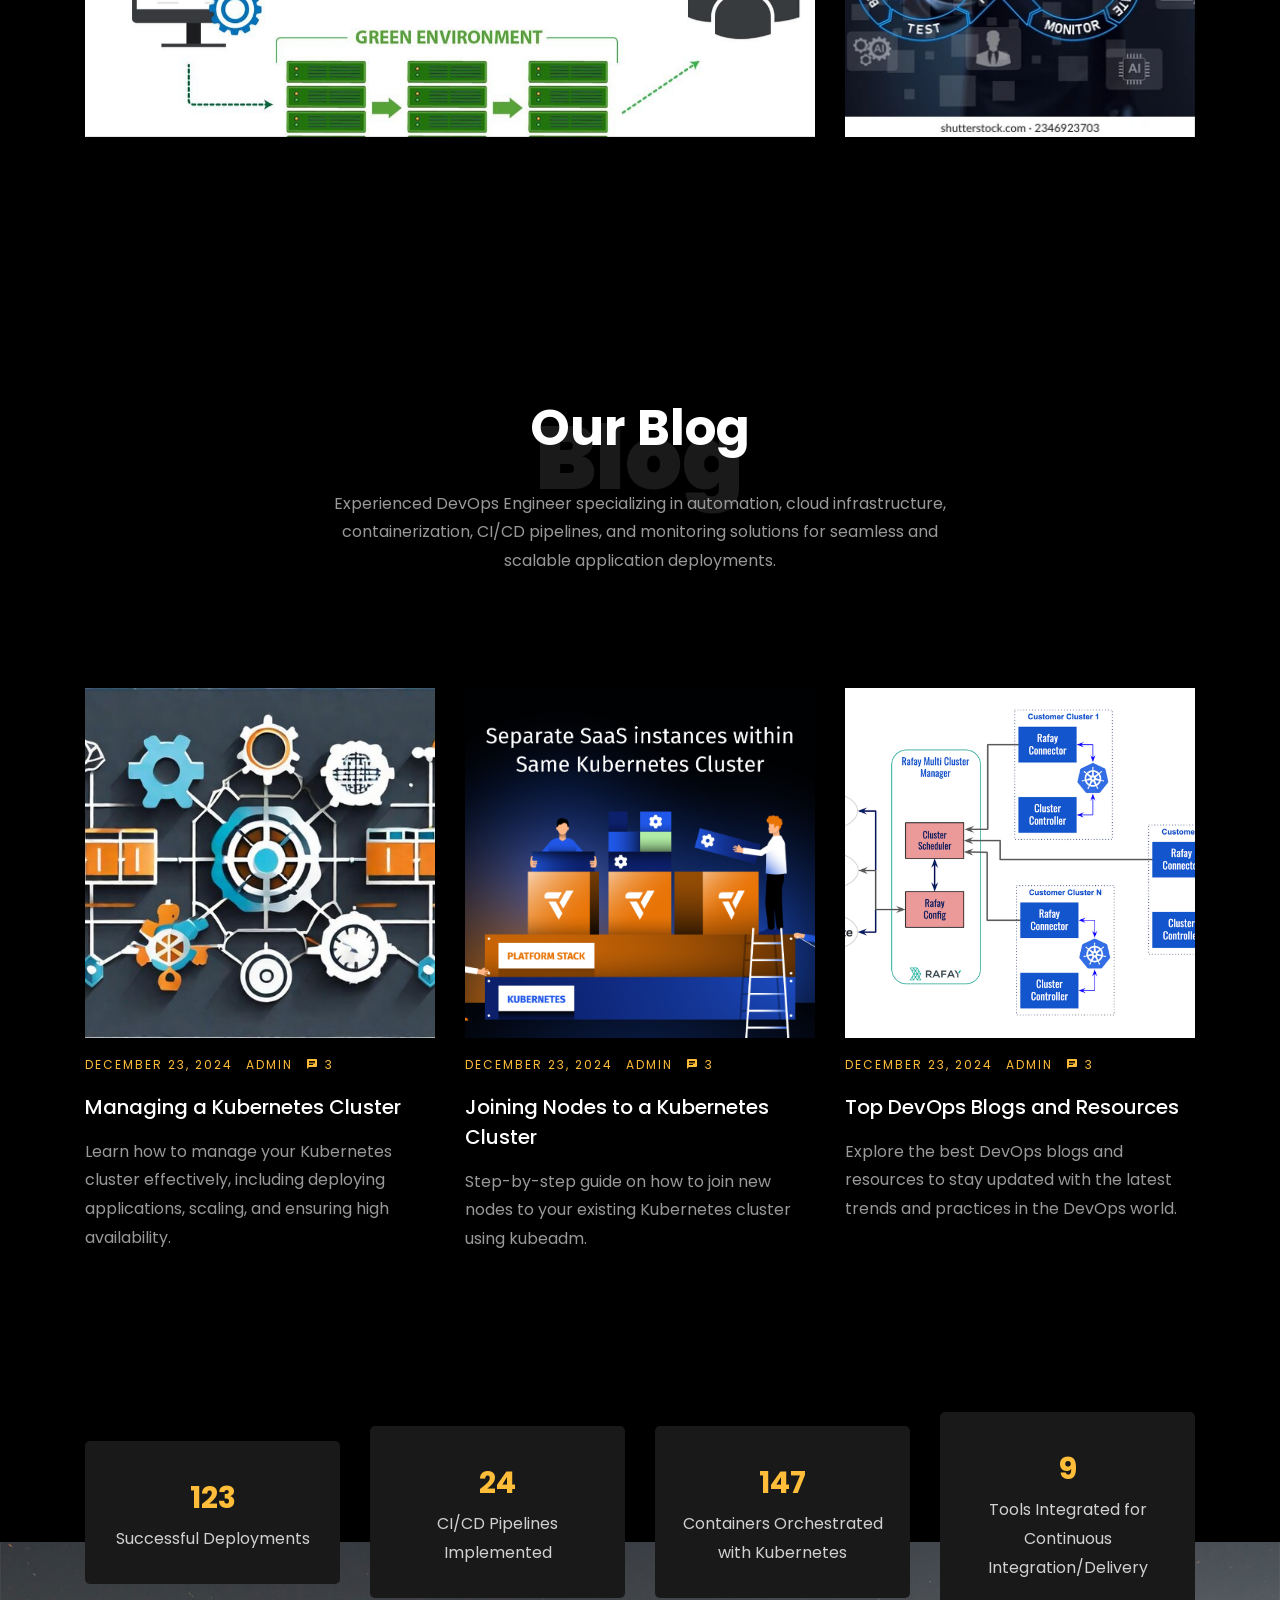
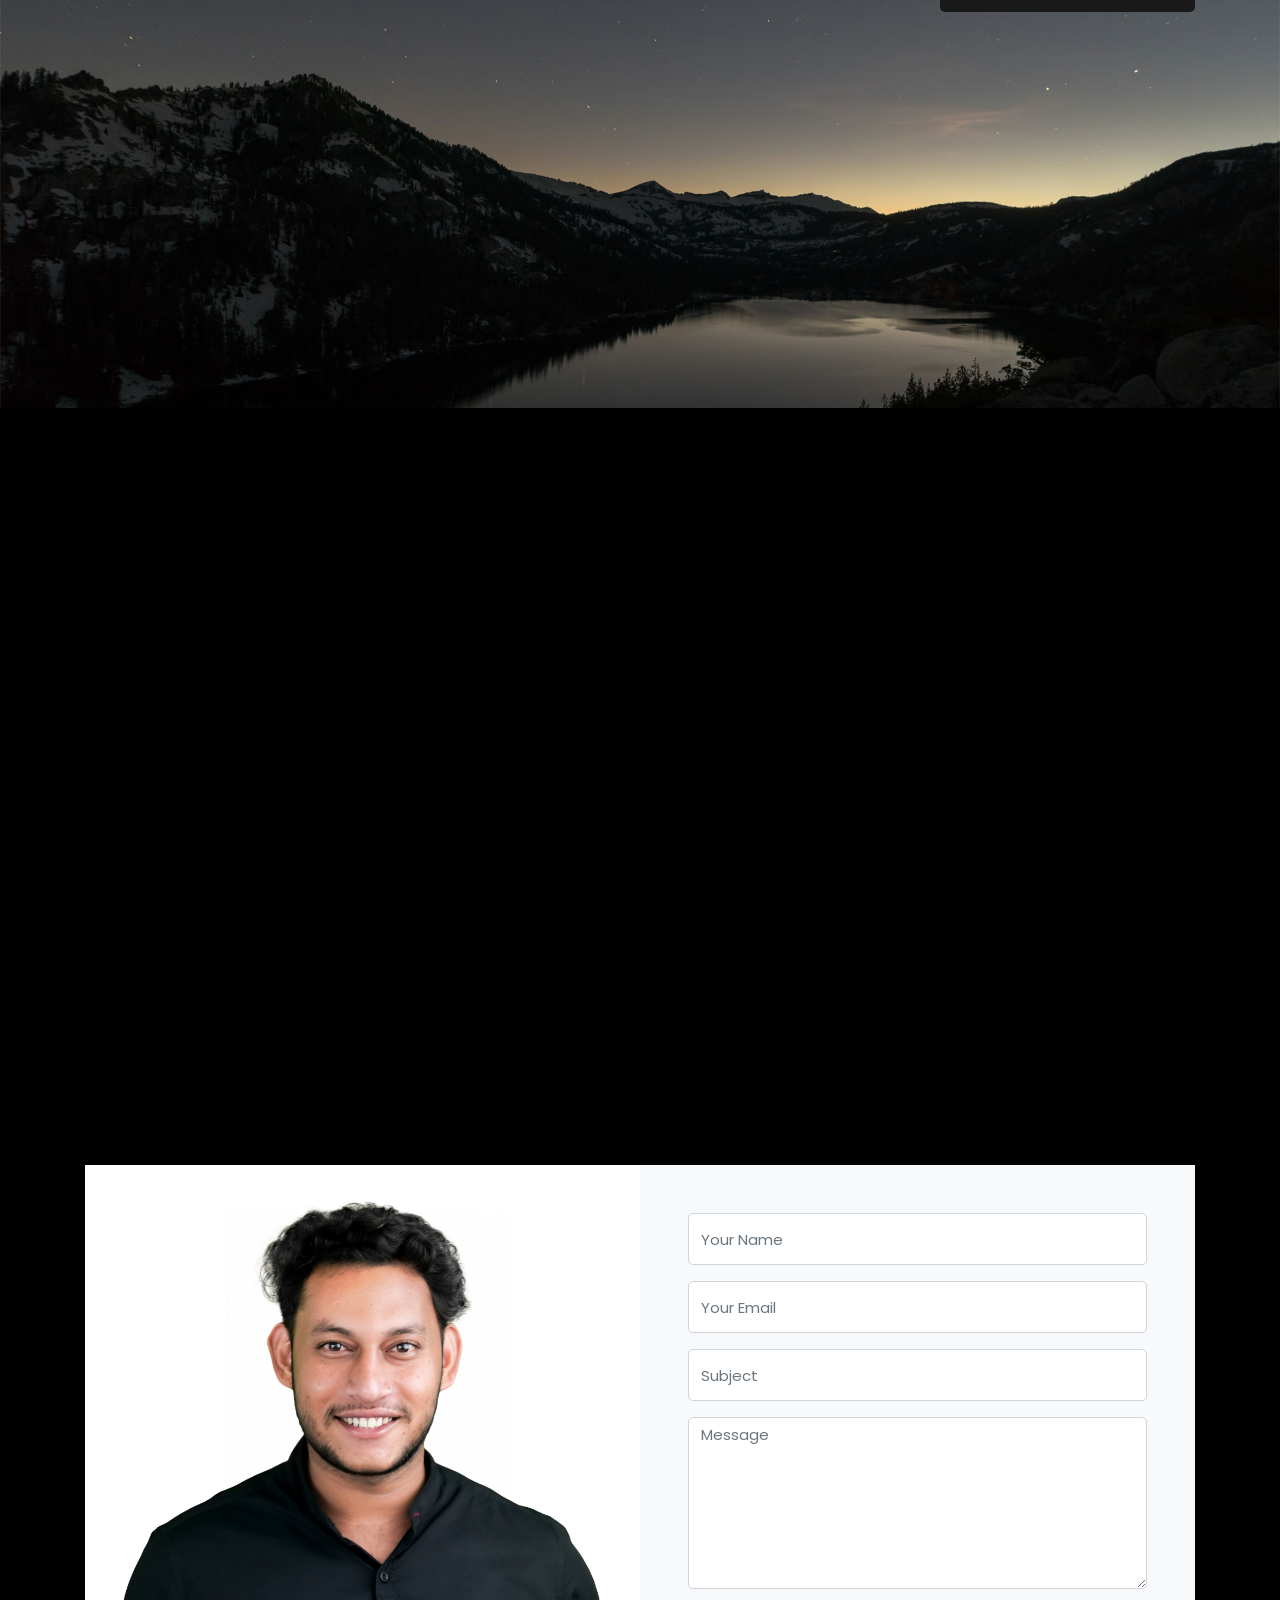
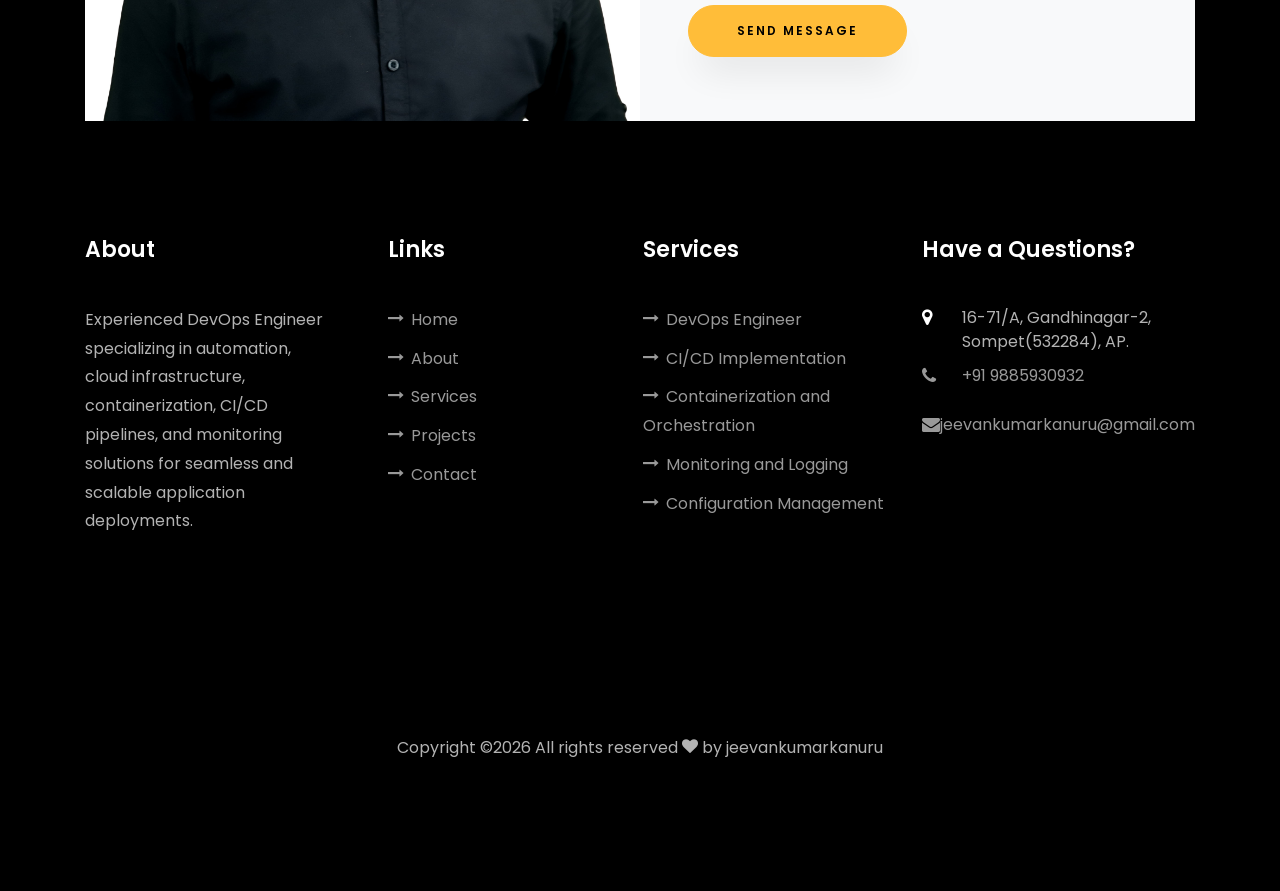
==== commit c0f32db3: "Update index.html" ====
--- a/index.html
+++ b/index.html
@@ -43,6 +43,7 @@
             <li class="nav-item"><a href="#projects-section" class="nav-link"><span>Projects</span></a></li>
             <li class="nav-item"><a href="#blog-section" class="nav-link"><span>My Blog</span></a></li>
             <li class="nav-item"><a href="#contact-section" class="nav-link"><span>Contact</span></a></li>
+            <li class="nav-item"><a href="https://www.linkedin.com/in/jeevan-kumar-kanuru-904480252/" target="_blank" rel="noopener noreferrer" class="nav-link linkedin-nav"><span class="icon-linkedin"></span> LinkedIn</a></li>
           </ul>
         </div>
       </div>
@@ -62,7 +63,11 @@
                   <span class="subheading">Hello!</span>
                   <h1 class="mb-4 mt-3">I'm <span>Jeevan Kanuru</span></h1>
                   <h2 class="mb-4">DevOps Engineer | Site Reliability Engineer</h2>
-                  <p><a href="#contact-section" class="btn btn-primary py-3 px-4">Contact me</a> <a href="#recognition-section" class="btn btn-white btn-outline-white py-3 px-4">View recognitions</a></p>
+                  <p>
+                    <a href="#contact-section" class="btn btn-primary py-3 px-4">Contact me</a>
+                    <a href="#recognition-section" class="btn btn-white btn-outline-white py-3 px-4">View recognitions</a>
+                    <a href="https://www.linkedin.com/in/jeevan-kumar-kanuru-904480252/" target="_blank" rel="noopener noreferrer" class="btn btn-linkedin py-3 px-4"><span class="icon-linkedin"></span> LinkedIn</a>
+                  </p>
                 </div>
               </div>
             </div>
@@ -70,6 +75,8 @@
         </div>
       </div>
     </section>
+	
+    <!-- About Section: the earlier duplicate About Me block was removed. -->
     <section class="ftco-about img ftco-section ftco-no-pb" id="about-section">
     	<div class="container">
     		<div class="row d-flex">
@@ -108,47 +115,112 @@
         </div>
     	</div>
     </section>
-    <section class="ftco-section ftco-no-pb" id="profile-section">
-    	<div class="container">
-    		<div class="row justify-content-center pb-5">
+    <section class="ftco-section experience-section" id="profile-section">
+      <div class="container">
+        <div class="row justify-content-center pb-5">
           <div class="col-md-10 heading-section text-center ftco-animate">
-          	<h1 class="big big-2">Profile</h1>
-            <h2 class="mb-4">Profile</h2>
-            <p>DevOps and Site Reliability Engineer with 4+ years of experience delivering secure CI/CD, GitOps, Kubernetes and OpenShift platforms, cloud automation, observability, and production reliability across automotive, financial, and SaaS environments.</p>
-          </div>
-        </div>
-		<div class="row">
-			<div class="col-md-4">
-				<div class="resume-wrap ftco-animate">
-					<span class="date">Nov 2025 - Present</span>
-					<h2>DevOps Engineer / SRE</h2>
-					<span class="position">Deloitte · Mercedes-Benz R&amp;D</span>
-					<p class="mt-4">Engineering reliable enterprise cloud-native platforms, industrial-grade delivery pipelines, GitOps automation, observability, and security governance.</p>
-				</div>
-			</div>
-			<div class="col-md-4">
-				<div class="resume-wrap ftco-animate">
-					<span class="date">May 2025 - Oct 2025</span>
-					<h2>Site Reliability Engineer</h2>
-					<span class="position">CCIL</span>
-					<p class="mt-4">Supported critical financial-market applications on OpenShift, strengthened operational reliability, and automated platform delivery and monitoring.</p>
-				</div>
-			</div>
-			<div class="col-md-4">
-				<div class="resume-wrap ftco-animate">
-					<span class="date">Oct 2022 - Apr 2025</span>
-					<h2>DevOps Engineer</h2>
-					<span class="position">Quixy</span>
-					<p class="mt-4">Built CI/CD automation, Kubernetes platforms, container delivery, ingress and TLS workflows, and proactive observability from the ground up.</p>
-				</div>
-			</div>
-		</div>
-    		<div class="row justify-content-center mt-5">
-    			<div class="col-md-6 text-center ftco-animate">
-    				<p><a href="https://kanuru-jeevankumar.github.io/resume.html" class="btn btn-primary py-4 px-5">Download CV</a></p>
-    			</div>
-    		</div>
-    	</div>
+            <h1 class="big big-2">Experience</h1>
+            <h2 class="mb-4">Professional Experience</h2>
+            <p>A complete overview of my DevOps, SRE, cloud-platform, automation, observability, security, and production-support responsibilities.</p>
+          </div>
+        </div>
+
+        <!-- Deloitte / Mercedes-Benz R&D -->
+        <article class="experience-photo-card ftco-animate">
+          <div class="experience-photo">
+            <img src="images/deloitte-experience.jpeg" alt="Jeevan at Deloitte and Mercedes-Benz R&D" onerror="this.style.display='none'; this.parentElement.classList.add('image-missing');">
+            <div class="experience-photo-overlay">
+              <span>Nov 2025 - Present</span>
+              <h3>Deloitte</h3>
+              <p>Mercedes-Benz R&amp;D</p>
+            </div>
+          </div>
+          <div class="experience-details">
+            <span class="experience-number">01</span>
+            <p class="experience-period">NOV 2025 - PRESENT</p>
+            <h3>DevOps Engineer / Site Reliability Engineer</h3>
+            <p class="experience-summary">Managing enterprise DevOps and SRE delivery for Kubernetes-based cloud-native platforms, with strong focus on secure automation, reliability, governance, and developer experience.</p>
+            <h4>Roles &amp; Responsibilities</h4>
+            <ul>
+              <li>Design and maintain GitHub Actions and GitHub Enterprise CI/CD pipelines for consistent, automated releases.</li>
+              <li>Implement GitOps deployments using ArgoCD, Helm, and Kustomize across development, integration, and production environments.</li>
+              <li>Integrate SonarQube, Black Duck, and Gitleaks quality and security gates into delivery workflows.</li>
+              <li>Build monitoring, dashboards, logging, and alerts using Prometheus, Grafana, Loki, OpenTelemetry, and CloudWatch.</li>
+              <li>Troubleshoot Kubernetes, ingress, TLS, networking, CI/CD, and application incidents and prepare clear RCA findings.</li>
+              <li>Automate deployment verification, release governance, operational reporting, and repeatable platform tasks.</li>
+            </ul>
+            <div class="experience-tags">
+              <span>Kubernetes</span><span>GitHub Actions</span><span>ArgoCD</span><span>AWS</span><span>DevSecOps</span><span>Observability</span>
+            </div>
+          </div>
+        </article>
+
+        <!-- CCIL -->
+        <article class="experience-photo-card experience-reverse ftco-animate">
+          <div class="experience-photo">
+            <img src="images/ccil-experience.jpeg" alt="Jeevan during his CCIL experience" onerror="this.style.display='none'; this.parentElement.classList.add('image-missing');">
+            <div class="experience-photo-overlay">
+              <span>May 2025 - Oct 2025</span>
+              <h3>CCIL</h3>
+              <p>Financial Market Platforms</p>
+            </div>
+          </div>
+          <div class="experience-details">
+            <span class="experience-number">02</span>
+            <p class="experience-period">MAY 2025 - OCT 2025</p>
+            <h3>Site Reliability Engineer / DevOps Engineer</h3>
+            <p class="experience-summary">Supported highly available financial-market applications and strengthened platform reliability, automation, access governance, traffic management, and incident response.</p>
+            <h4>Roles &amp; Responsibilities</h4>
+            <ul>
+              <li>Deployed and managed containerized applications on on-premises OpenShift Container Platform.</li>
+              <li>Diagnosed GitLab CI/CD failures and improved build and deployment stability.</li>
+              <li>Automated deployments, environment provisioning, and scheduled operational activities using Ansible.</li>
+              <li>Managed GitLab repositories, user onboarding, permissions, and platform access configurations.</li>
+              <li>Created Grafana dashboards and Prometheus alerts for infrastructure, application, pipeline, and business metrics.</li>
+              <li>Configured Kafka topics and optimized NGINX/NGINX Plus routing and load balancing.</li>
+            </ul>
+            <div class="experience-tags">
+              <span>OpenShift</span><span>GitLab CI/CD</span><span>Ansible</span><span>Grafana</span><span>Kafka</span><span>NGINX Plus</span>
+            </div>
+          </div>
+        </article>
+
+        <!-- Quixy -->
+        <article class="experience-photo-card ftco-animate">
+          <div class="experience-photo">
+            <img src="images/quixy-experience.jpeg" alt="Jeevan during his Quixy experience" onerror="this.style.display='none'; this.parentElement.classList.add('image-missing');">
+            <div class="experience-photo-overlay">
+              <span>Oct 2022 - Apr 2025</span>
+              <h3>Quixy</h3>
+              <p>Cloud &amp; Delivery Automation</p>
+            </div>
+          </div>
+          <div class="experience-details">
+            <span class="experience-number">03</span>
+            <p class="experience-period">OCT 2022 - APR 2025</p>
+            <h3>DevOps Engineer</h3>
+            <p class="experience-summary">Built automation and Kubernetes delivery capabilities from the ground up, helping move application delivery from manual processes to reliable container-based CI/CD.</p>
+            <h4>Roles &amp; Responsibilities</h4>
+            <ul>
+              <li>Automated build and deployment workflows for .NET applications using Jenkins and Bitbucket Pipelines.</li>
+              <li>Containerized applications with Docker and orchestrated scalable workloads on Kubernetes.</li>
+              <li>Set up Kubernetes clusters, worker nodes, workload distribution, networking, and ingress controllers.</li>
+              <li>Deployed microservices using Helm charts and ArgoCD-based GitOps workflows.</li>
+              <li>Implemented SSL/TLS certificate generation and renewal through Certbot and Kubernetes Ingress.</li>
+              <li>Managed Harbor image workflows and built Prometheus/Grafana monitoring and alerting.</li>
+            </ul>
+            <div class="experience-tags">
+              <span>Docker</span><span>Kubernetes</span><span>Jenkins</span><span>Helm</span><span>ArgoCD</span><span>Harbor</span>
+            </div>
+          </div>
+        </article>
+
+        <div class="row justify-content-center mt-5">
+          <div class="col-md-6 text-center ftco-animate">
+            <p><a href="https://kanuru-jeevankumar.github.io/resume.html" class="btn btn-primary py-4 px-5">View Complete Resume</a></p>
+          </div>
+        </div>
+      </div>
     </section>
     <!-- Awards and Recognition Section -->
     <section class="ftco-section recognition-section" id="recognition-section">
@@ -665,9 +737,7 @@
           			<span class="icon-globe"></span>
           		</div>
           		<h3 class="mb-4">Website</h3>
-	            <p><a href="#">www.linkedin.com/in/
-					jeevan-kumar-kanuru-904480252
-					</a></p>
+	            <p><a href="https://www.linkedin.com/in/jeevan-kumar-kanuru-904480252/" target="_blank" rel="noopener noreferrer">linkedin.com/in/jeevan-kumar-kanuru-904480252</a></p>
 	          </div>
           </div>
         </div>
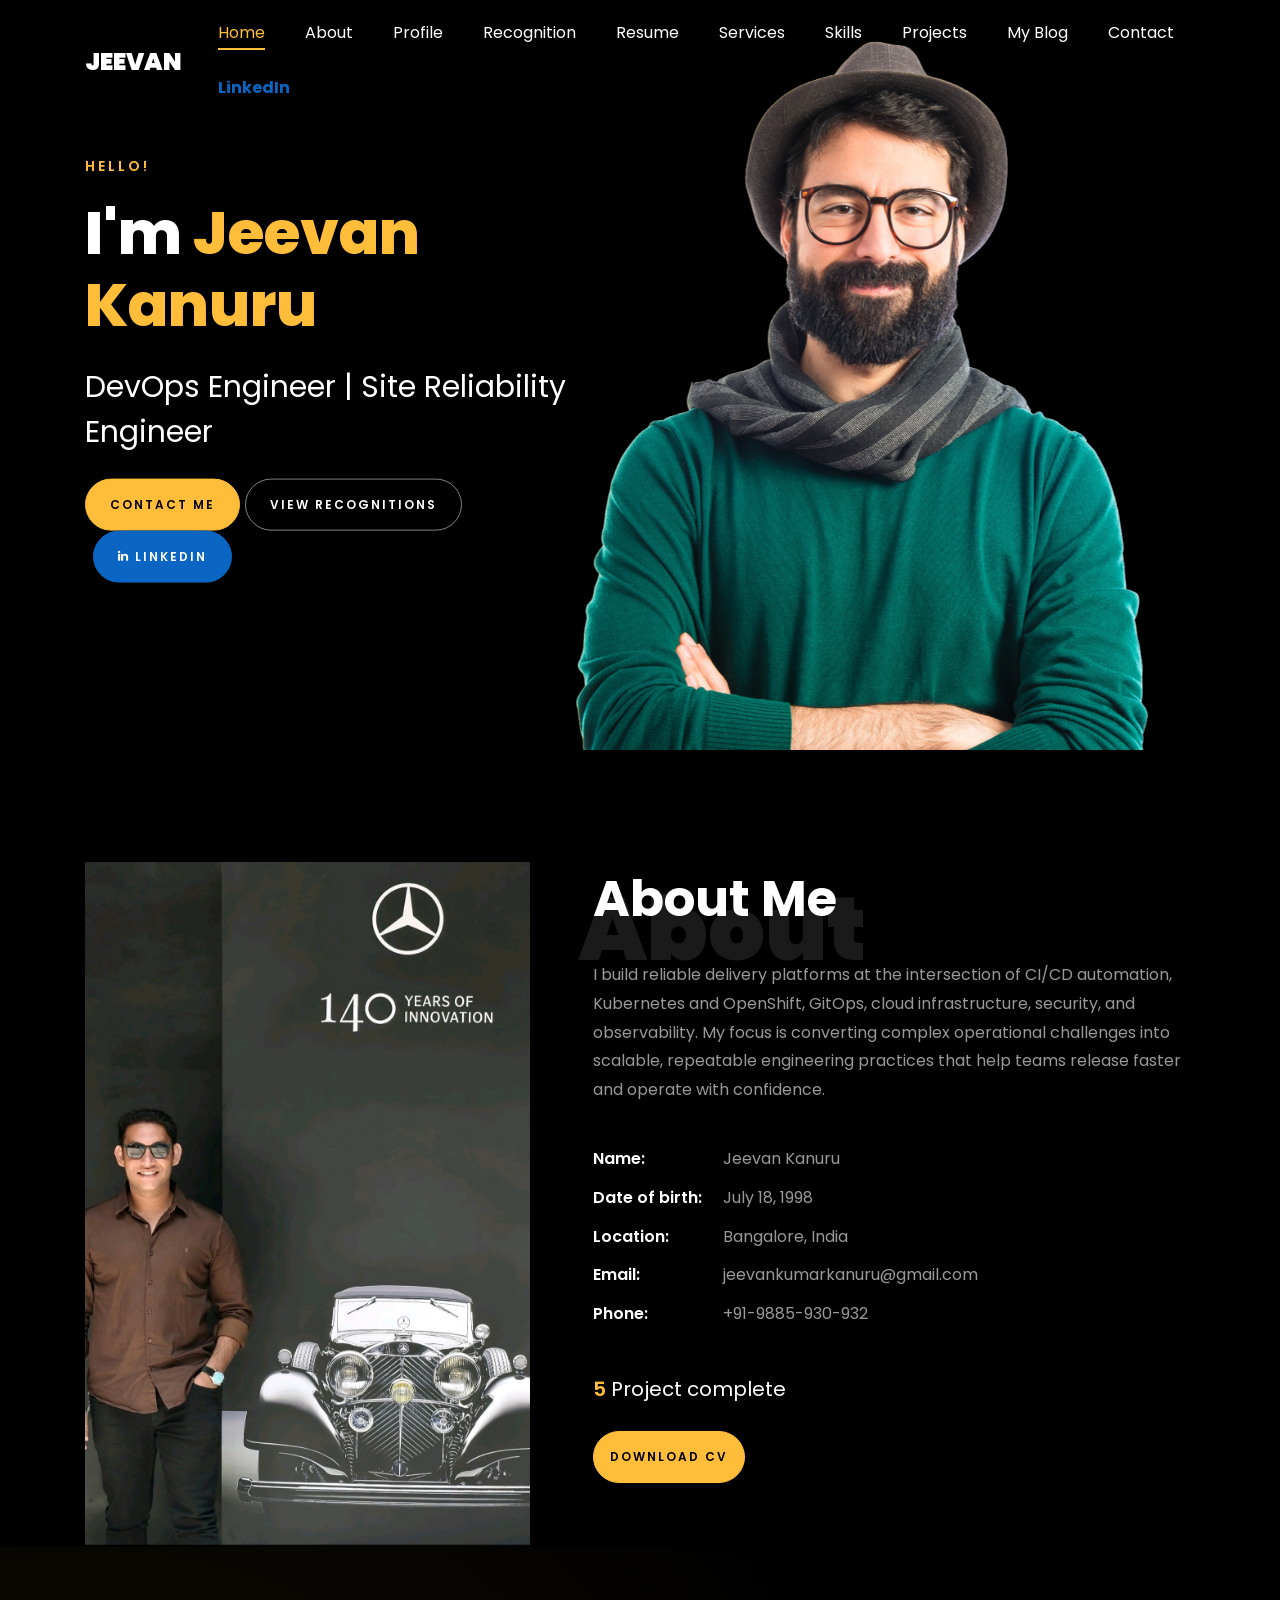
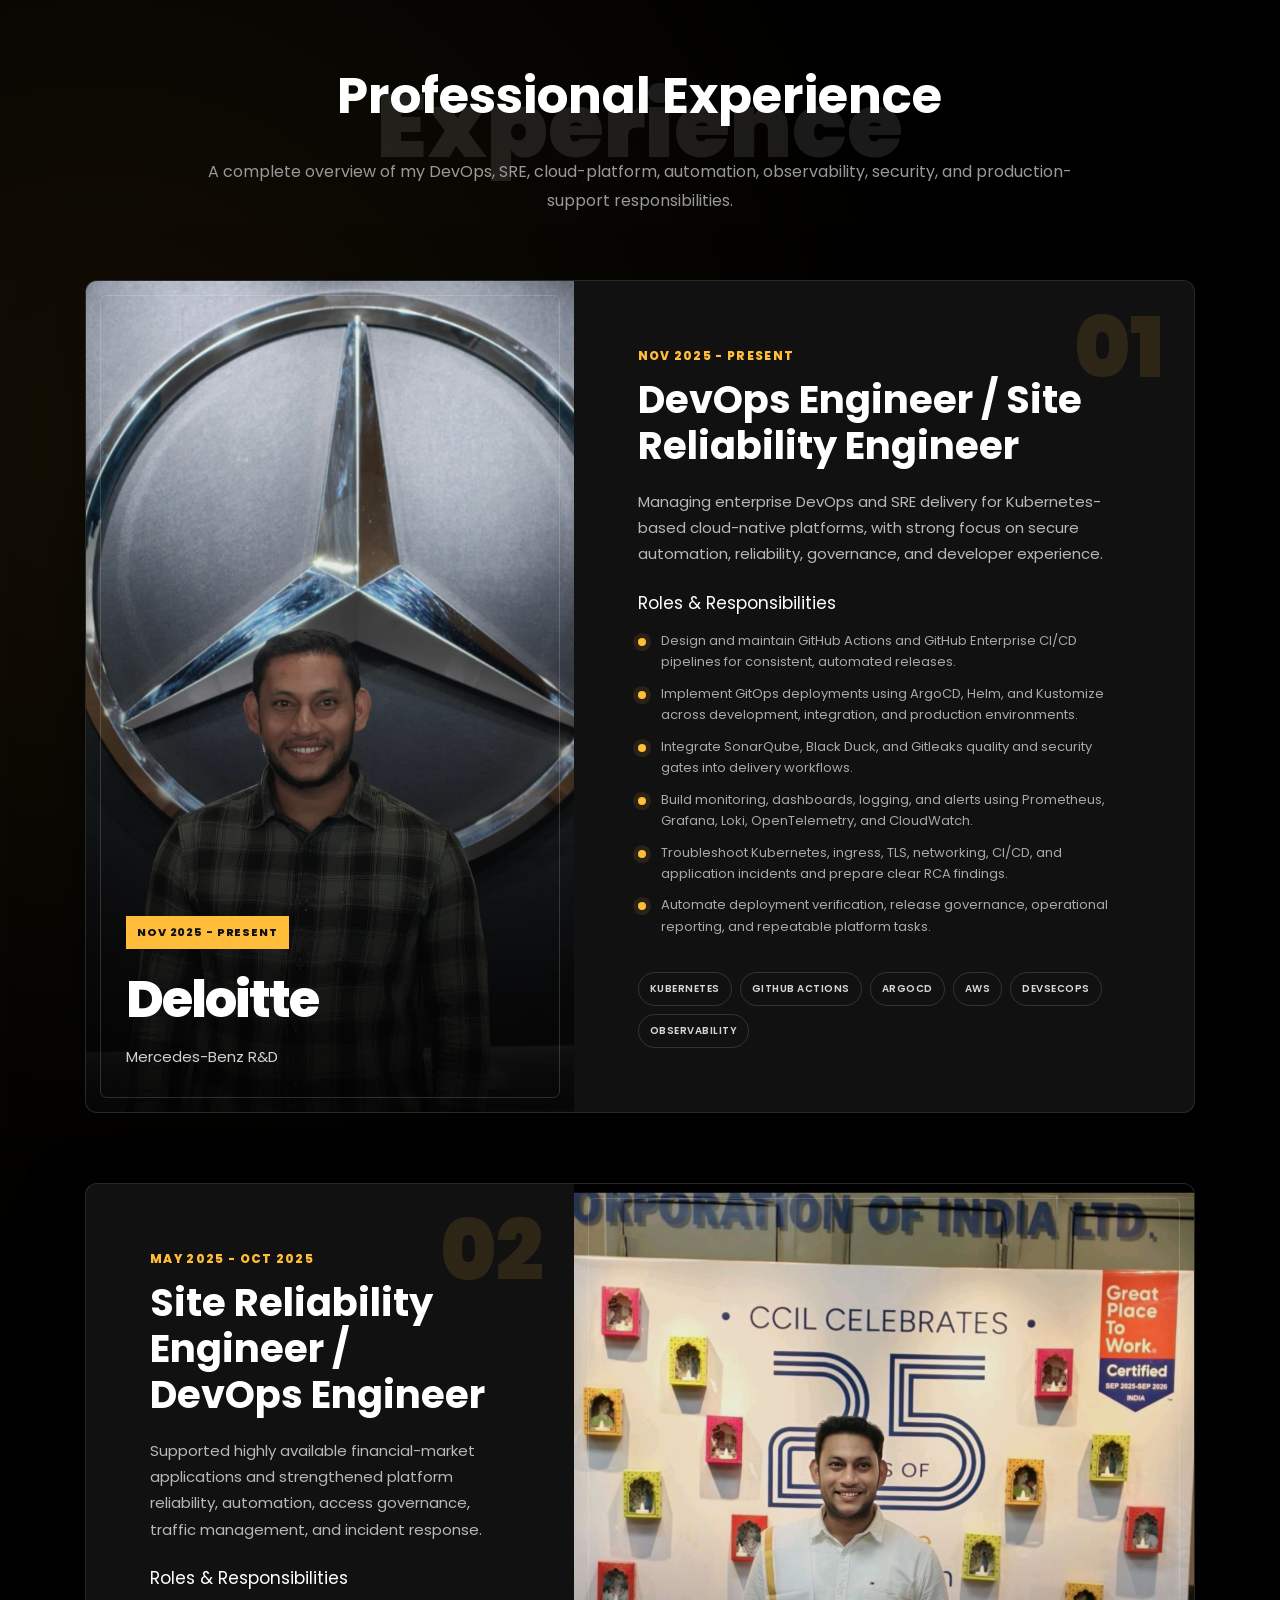
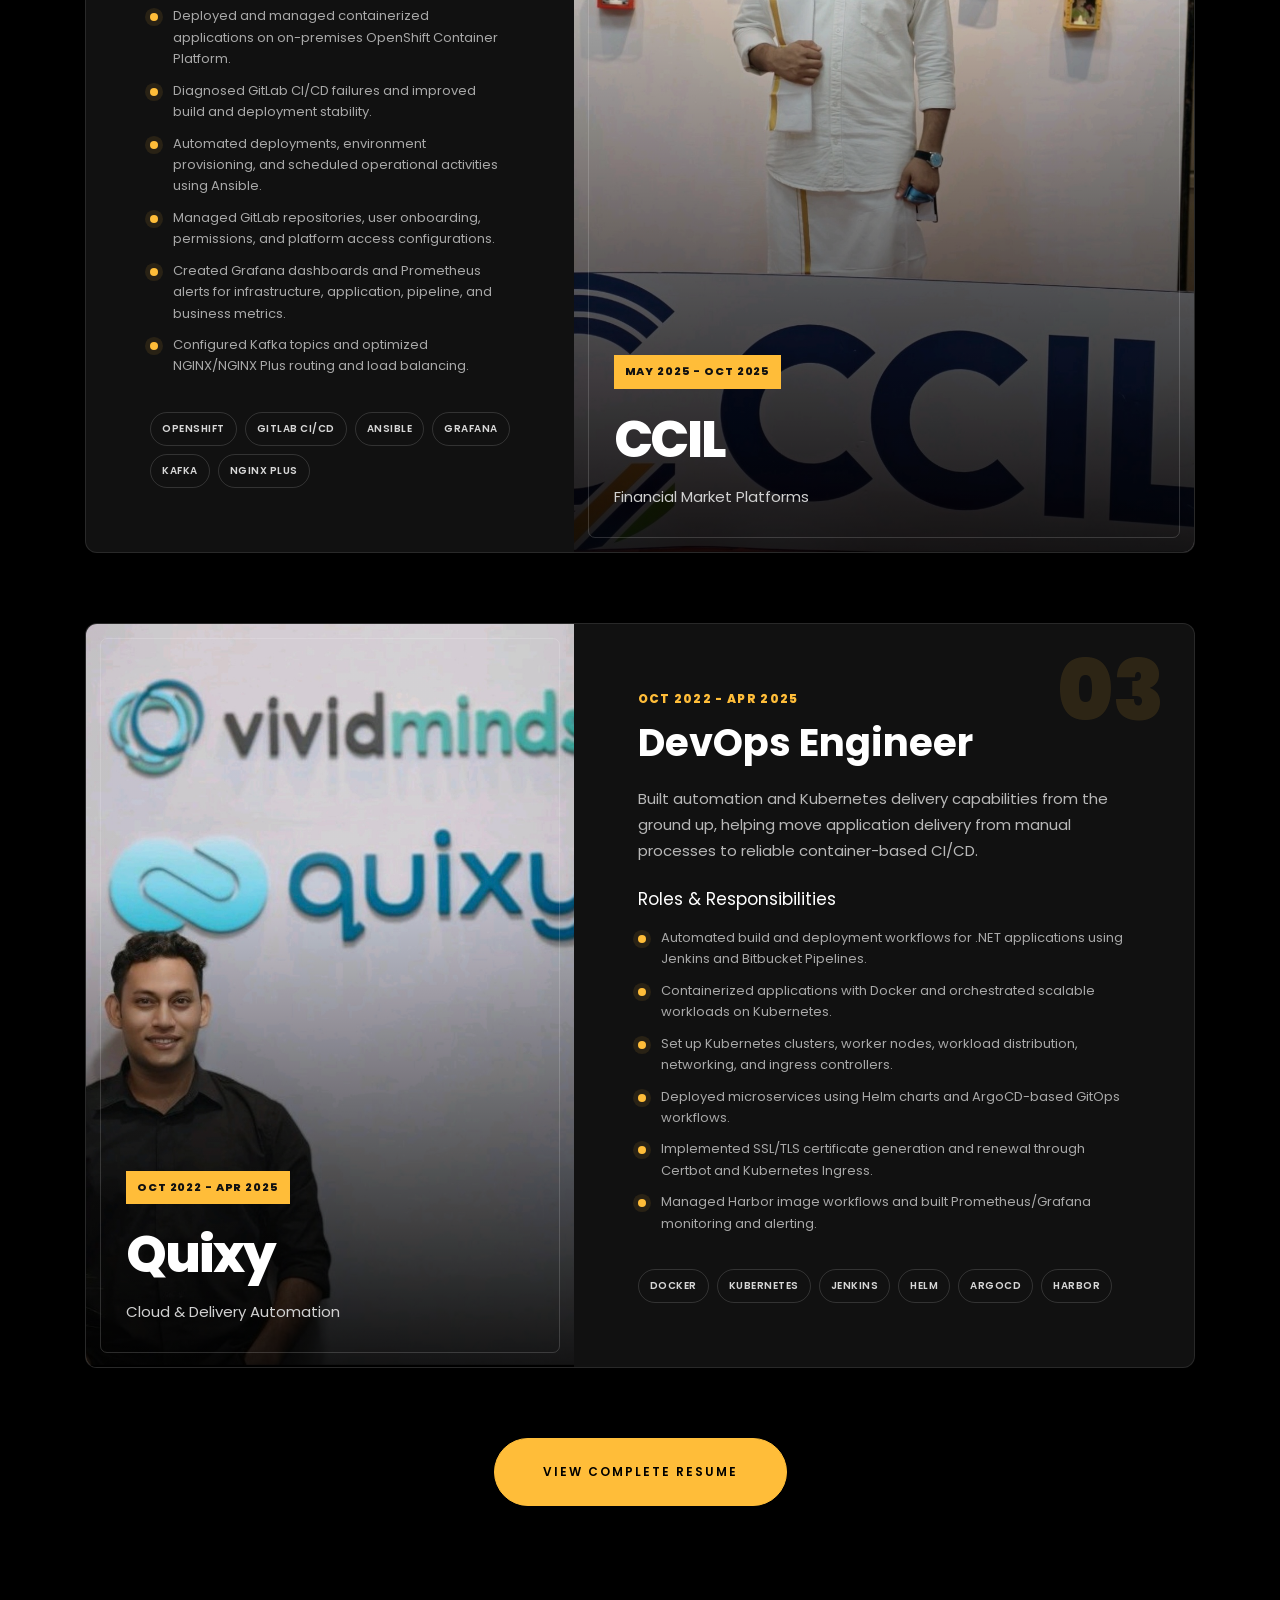
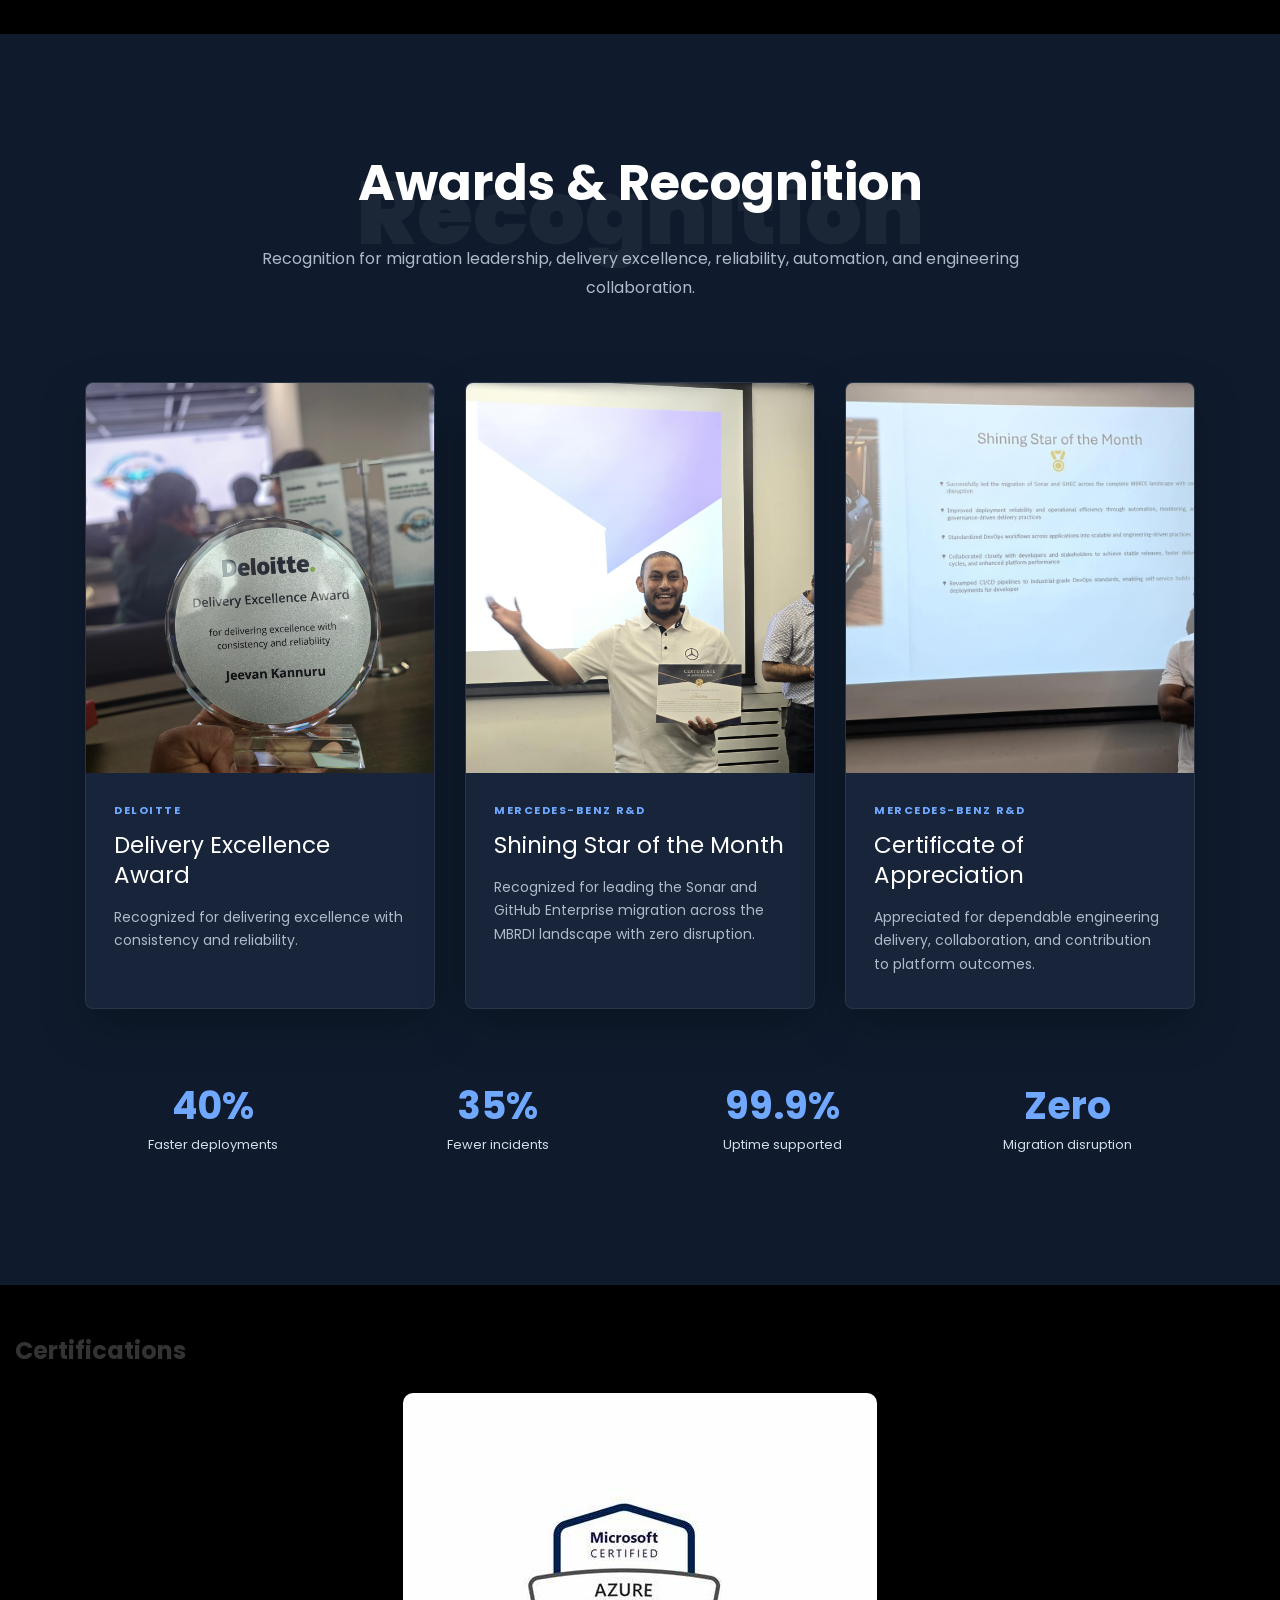
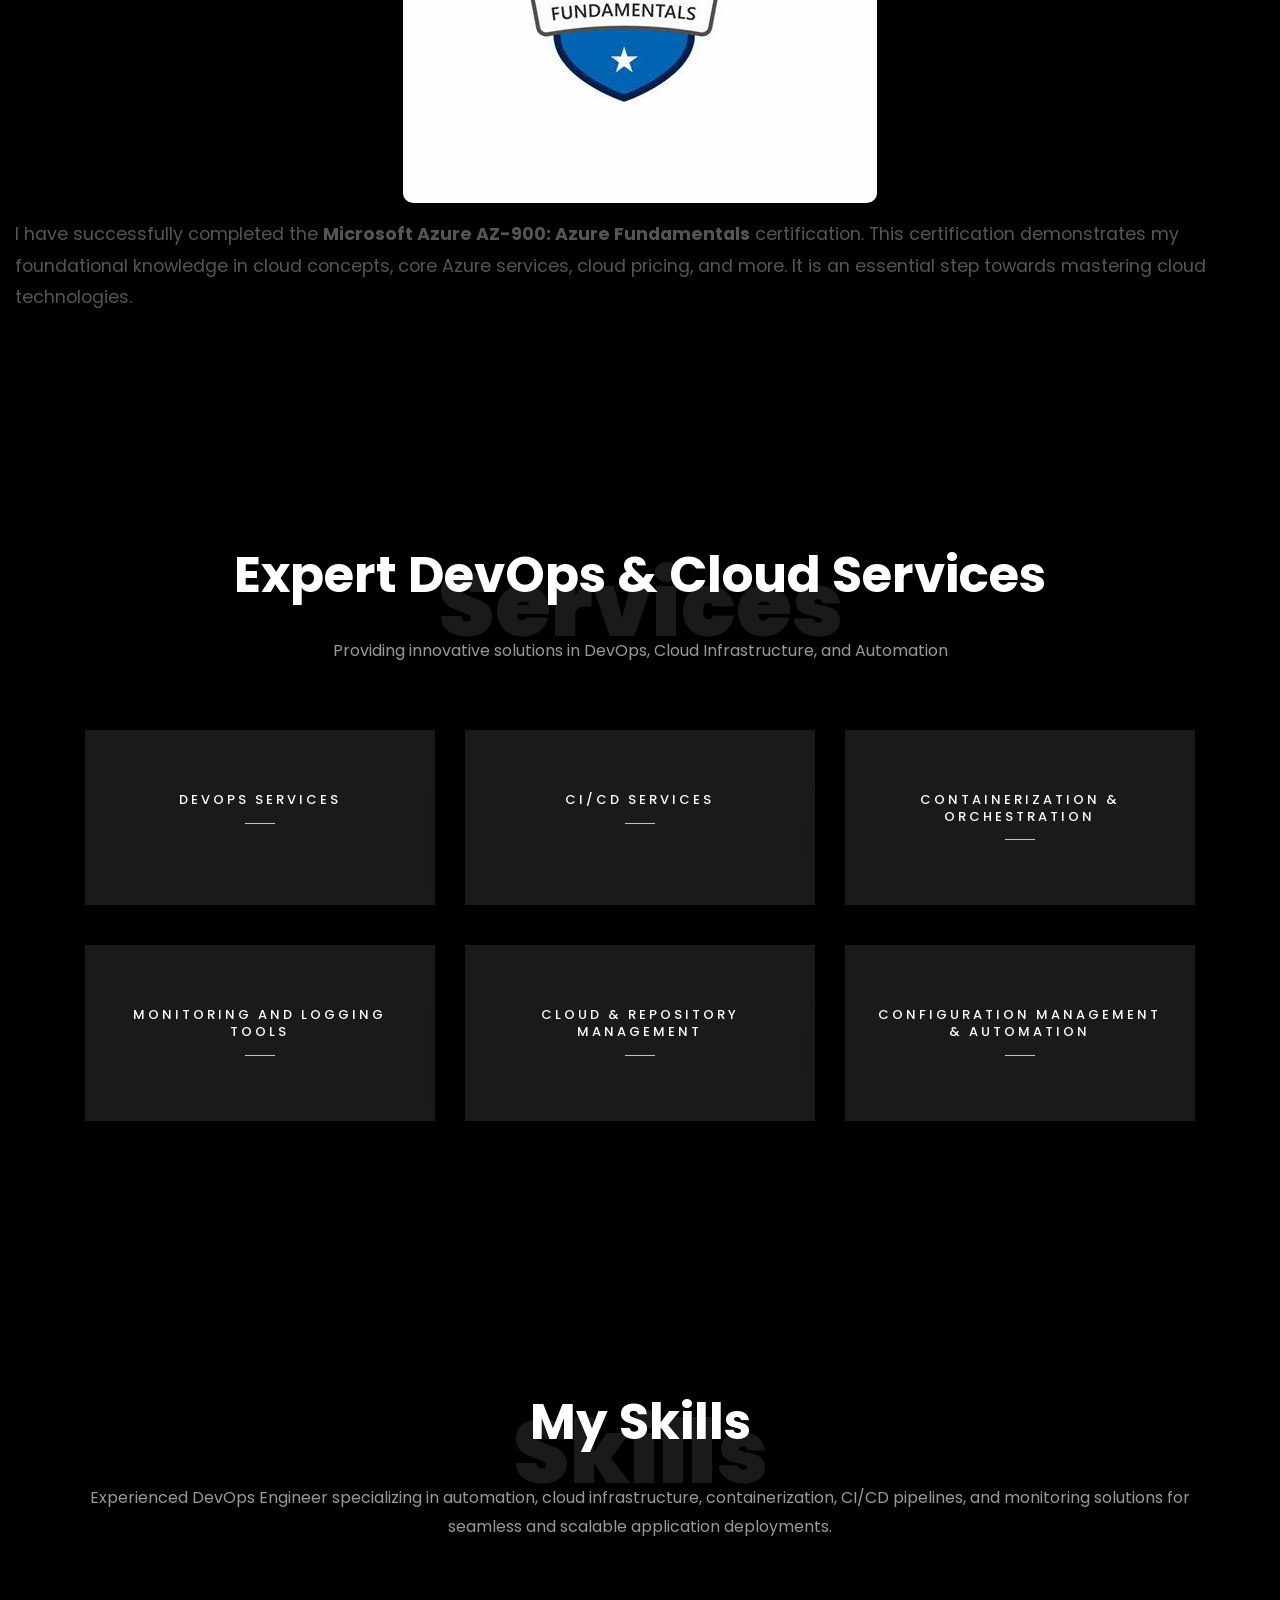
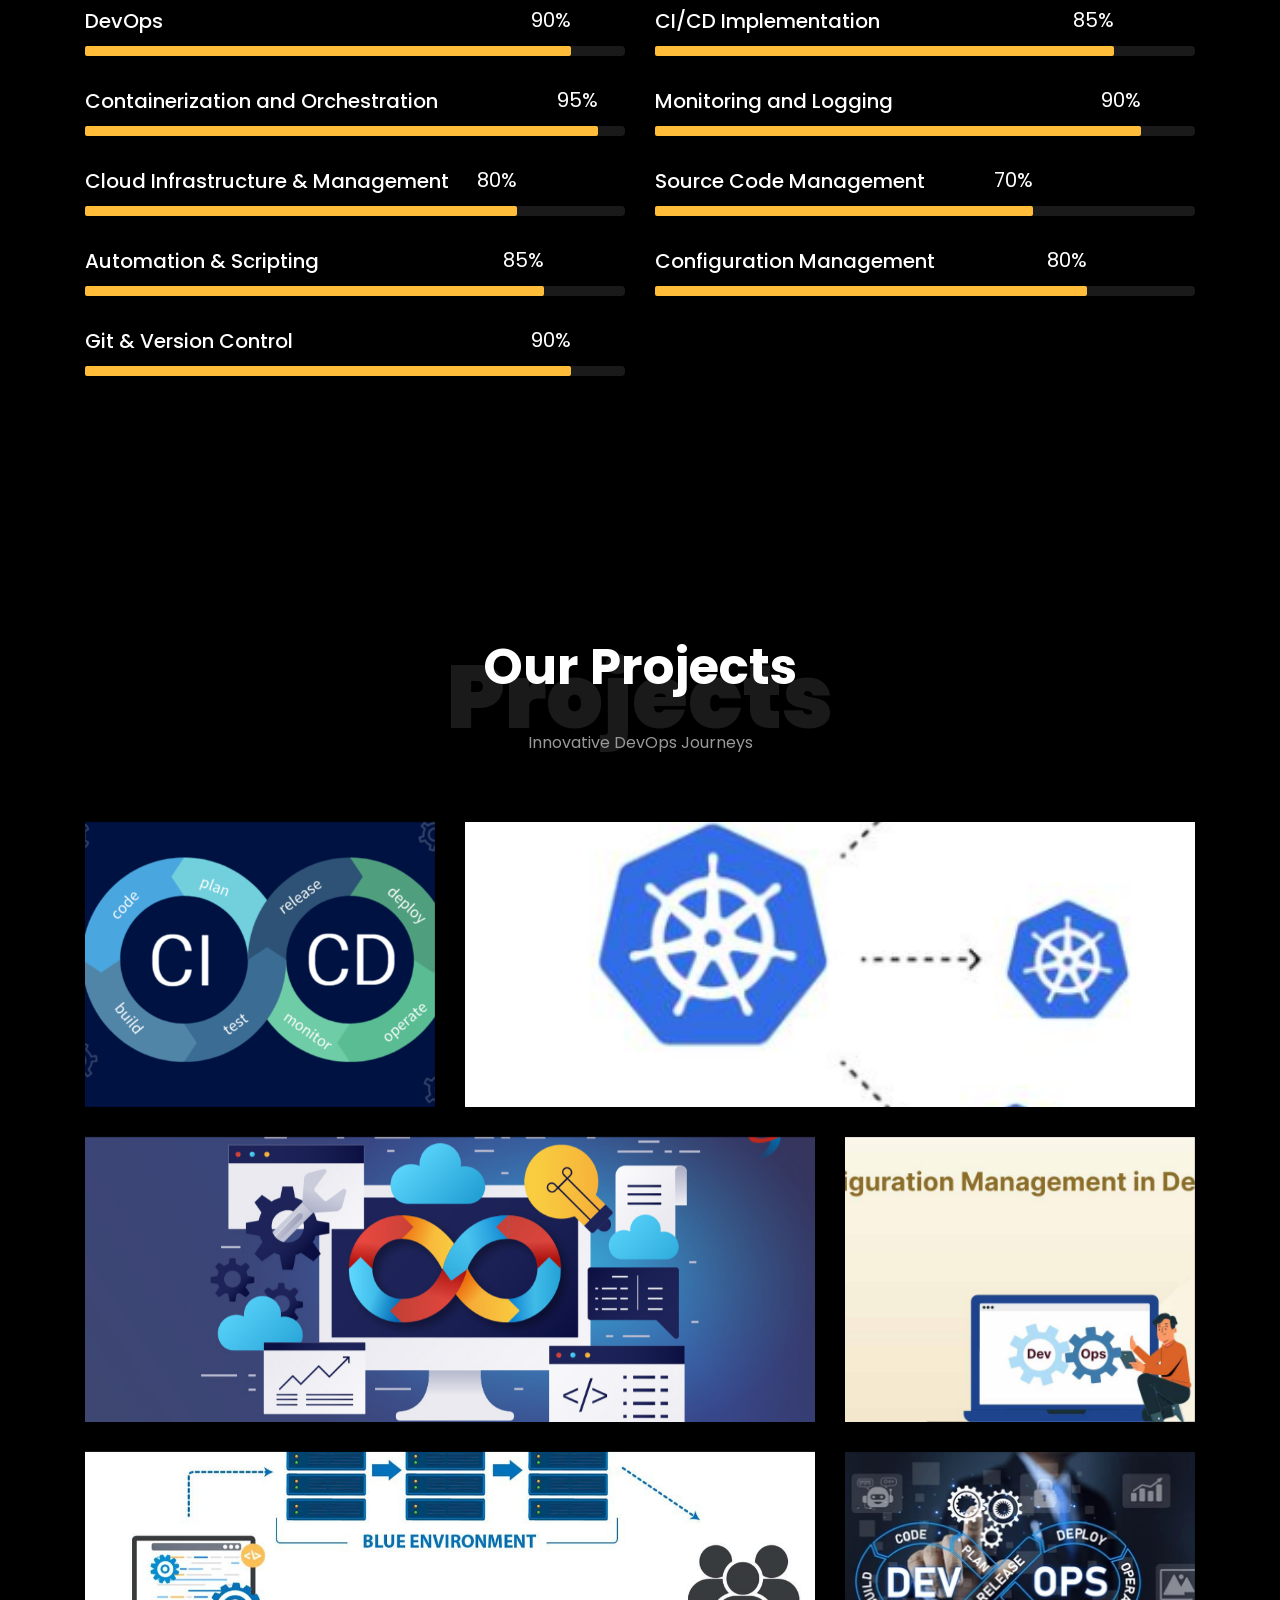
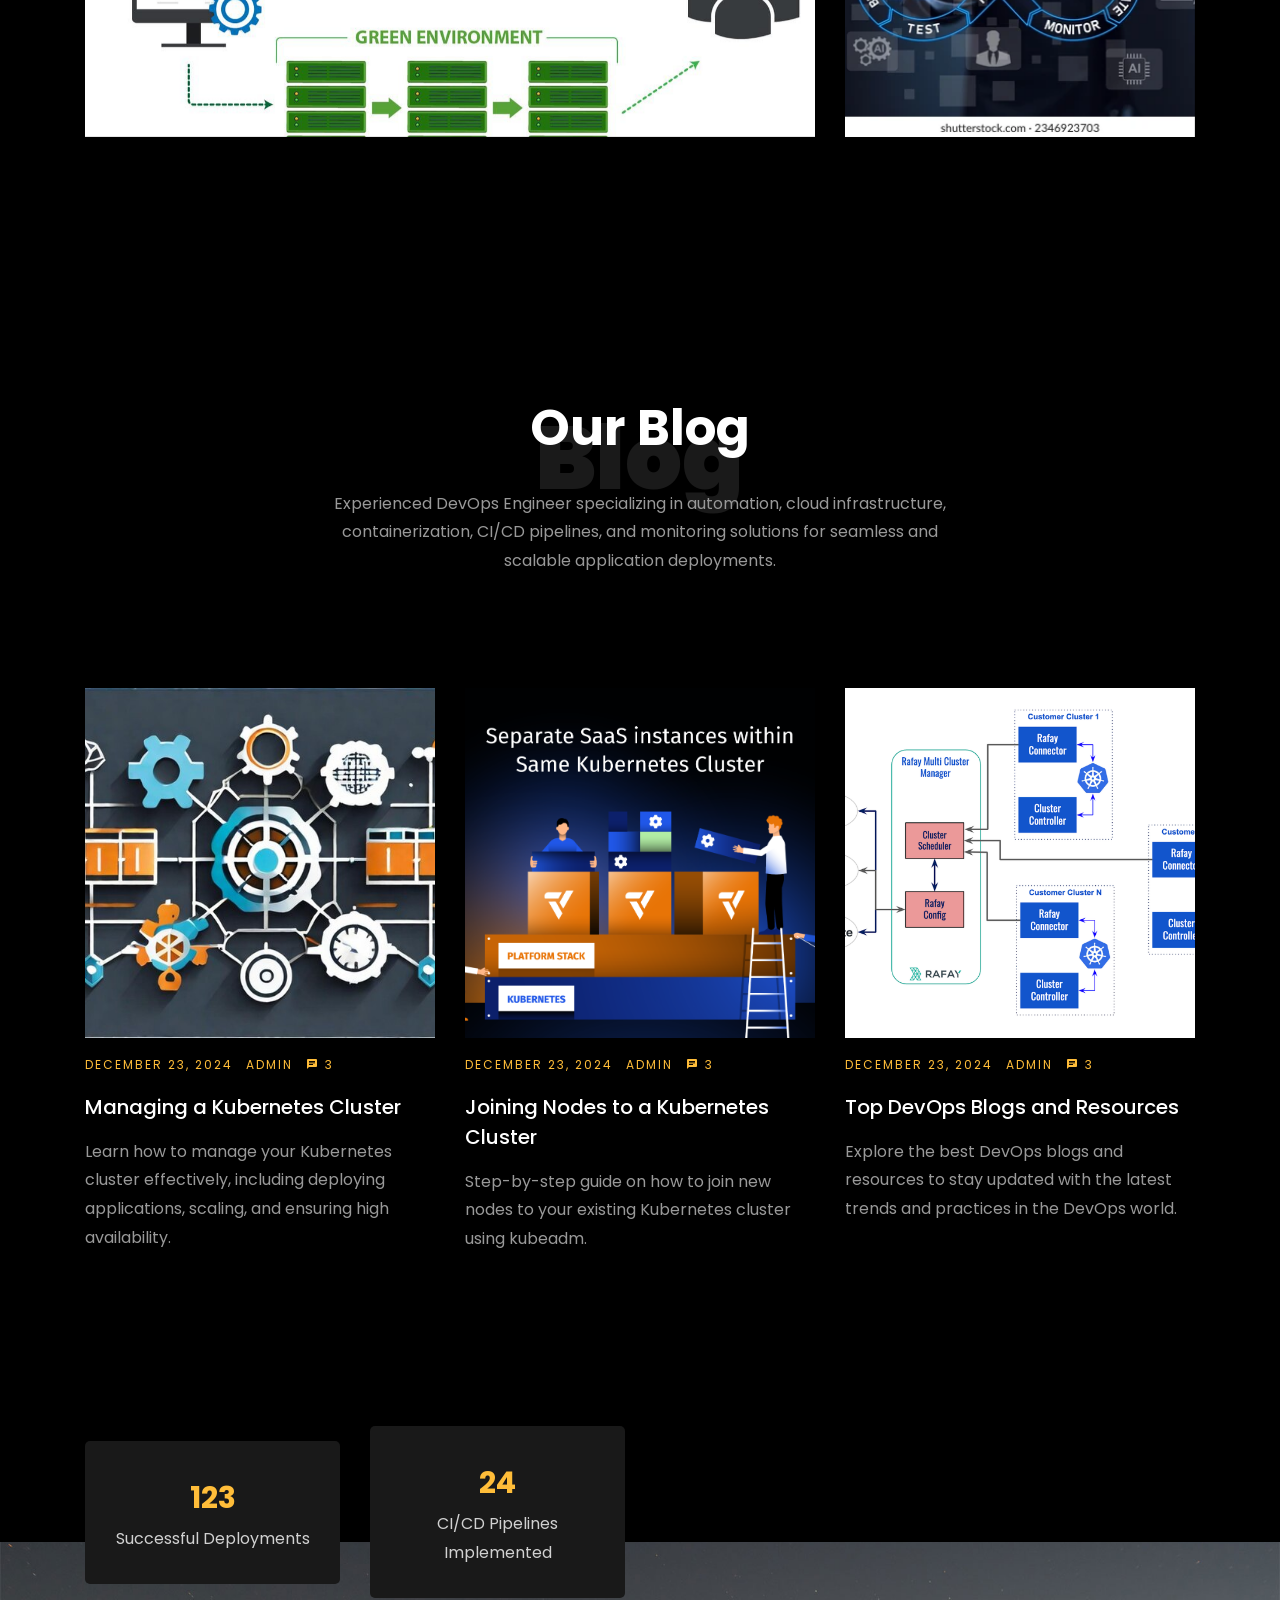
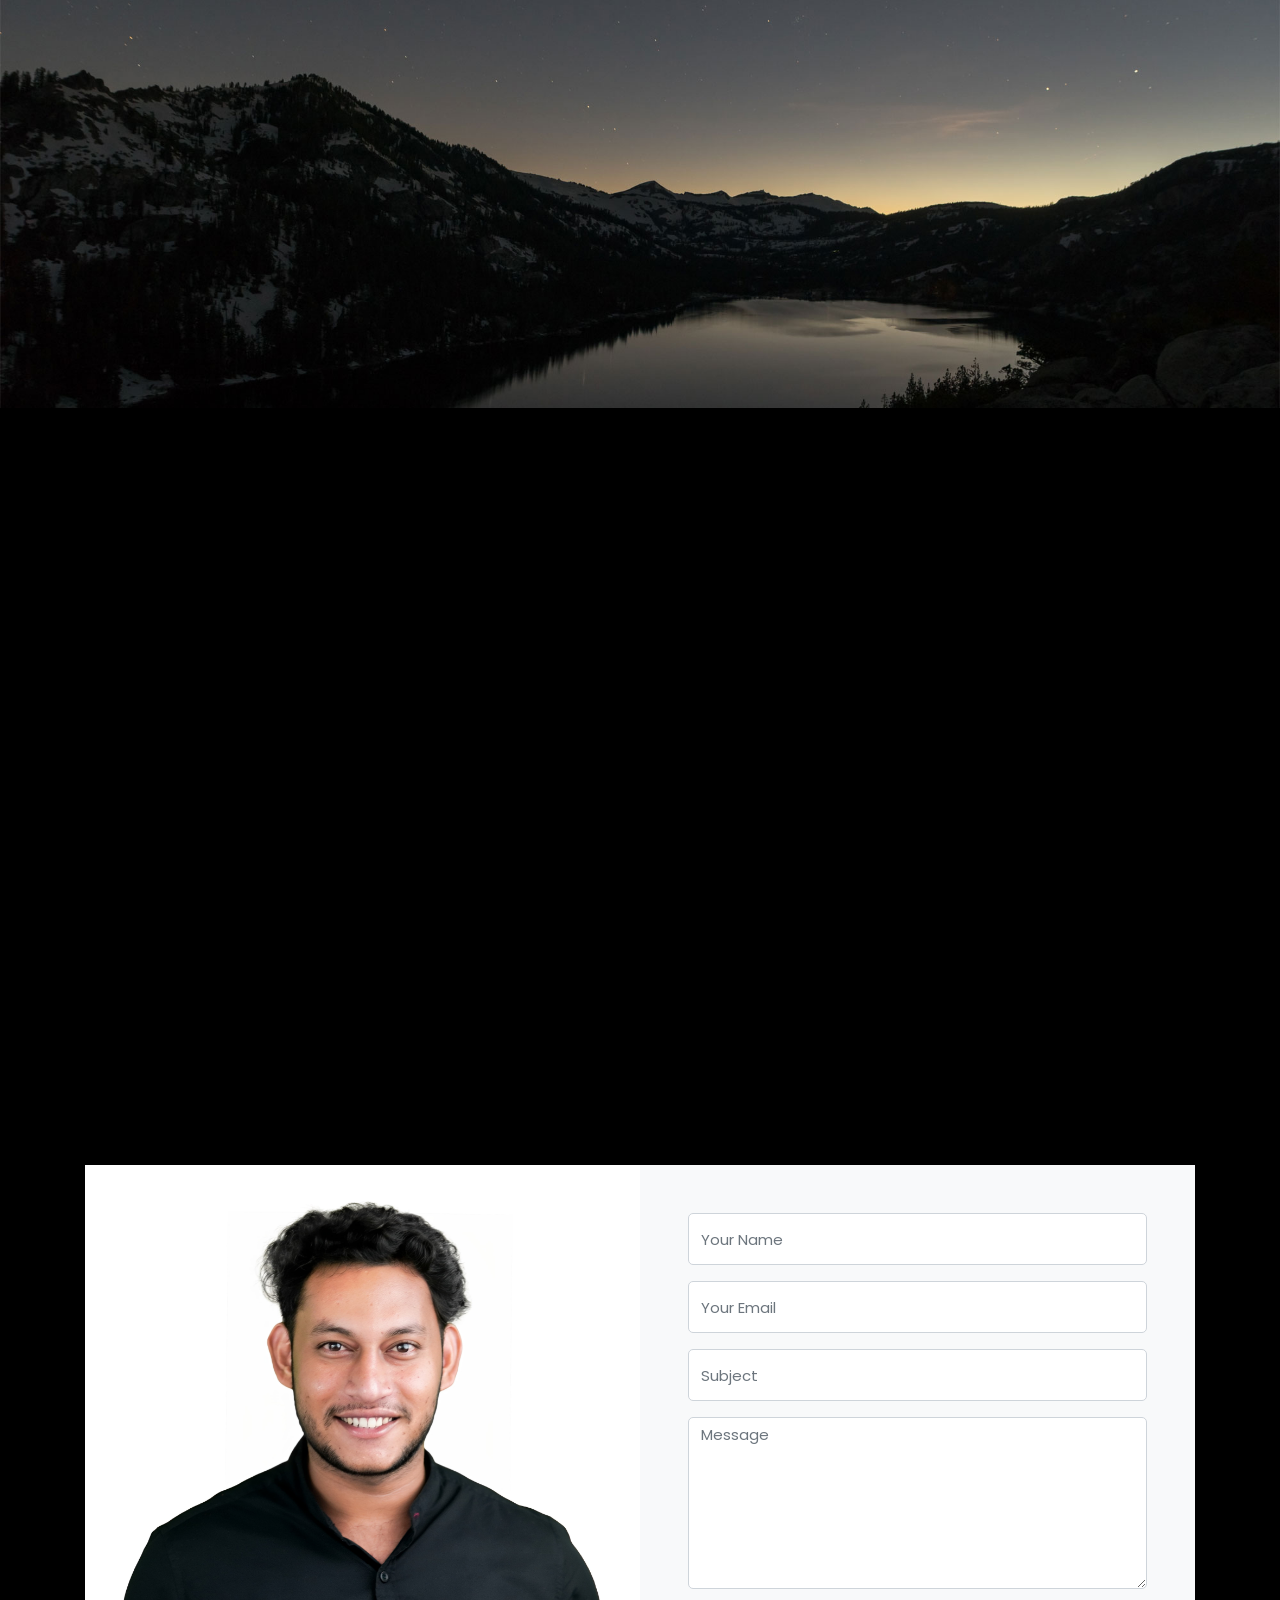
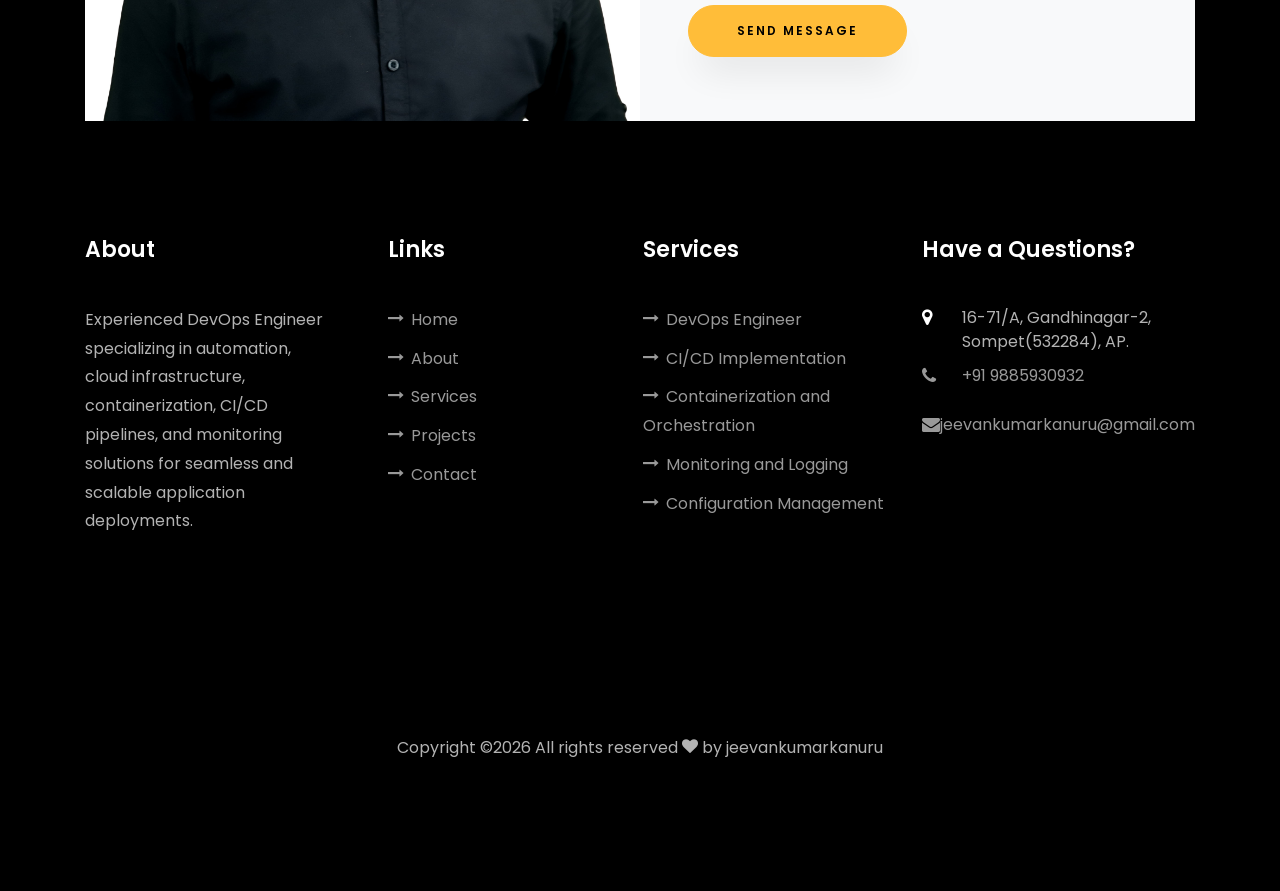
==== commit 01c18908: "Update index.html" ====
--- a/index.html
+++ b/index.html
@@ -4,6 +4,7 @@
     <title>Jeevan Kanuru | DevOps &amp; Site Reliability Engineer</title>
     <meta charset="utf-8">
     <meta name="viewport" content="width=device-width, initial-scale=1, shrink-to-fit=no">
+    <script>document.documentElement.classList.add('portfolio-js');</script>
     
     <link href="https://fonts.googleapis.com/css?family=Poppins:100,200,300,400,500,600,700,800,900" rel="stylesheet">
 
@@ -126,7 +127,7 @@
         </div>
 
         <!-- Deloitte / Mercedes-Benz R&D -->
-        <article class="experience-photo-card ftco-animate">
+        <article class="experience-photo-card">
           <div class="experience-photo">
             <img src="images/deloitte-experience.jpeg" alt="Jeevan at Deloitte and Mercedes-Benz R&D" onerror="this.style.display='none'; this.parentElement.classList.add('image-missing');">
             <div class="experience-photo-overlay">
@@ -156,7 +157,7 @@
         </article>
 
         <!-- CCIL -->
-        <article class="experience-photo-card experience-reverse ftco-animate">
+        <article class="experience-photo-card experience-reverse">
           <div class="experience-photo">
             <img src="images/ccil-experience.jpeg" alt="Jeevan during his CCIL experience" onerror="this.style.display='none'; this.parentElement.classList.add('image-missing');">
             <div class="experience-photo-overlay">
@@ -186,7 +187,7 @@
         </article>
 
         <!-- Quixy -->
-        <article class="experience-photo-card ftco-animate">
+        <article class="experience-photo-card">
           <div class="experience-photo">
             <img src="images/quixy-experience.jpeg" alt="Jeevan during his Quixy experience" onerror="this.style.display='none'; this.parentElement.classList.add('image-missing');">
             <div class="experience-photo-overlay">
@@ -854,6 +855,34 @@
   <script src="js/scrollax.min.js"></script>
   
   <script src="js/main.js"></script>
+  <script>
+    (function () {
+      var cards = document.querySelectorAll('.experience-photo-card');
+
+      if (!('IntersectionObserver' in window)) {
+        cards.forEach(function (card) {
+          card.classList.add('is-visible');
+        });
+        return;
+      }
+
+      var observer = new IntersectionObserver(function (entries, cardObserver) {
+        entries.forEach(function (entry) {
+          if (entry.isIntersecting) {
+            entry.target.classList.add('is-visible');
+            cardObserver.unobserve(entry.target);
+          }
+        });
+      }, {
+        threshold: 0.12,
+        rootMargin: '0px 0px -50px 0px'
+      });
+
+      cards.forEach(function (card) {
+        observer.observe(card);
+      });
+    }());
+  </script>
     
   </body>
 </html>
